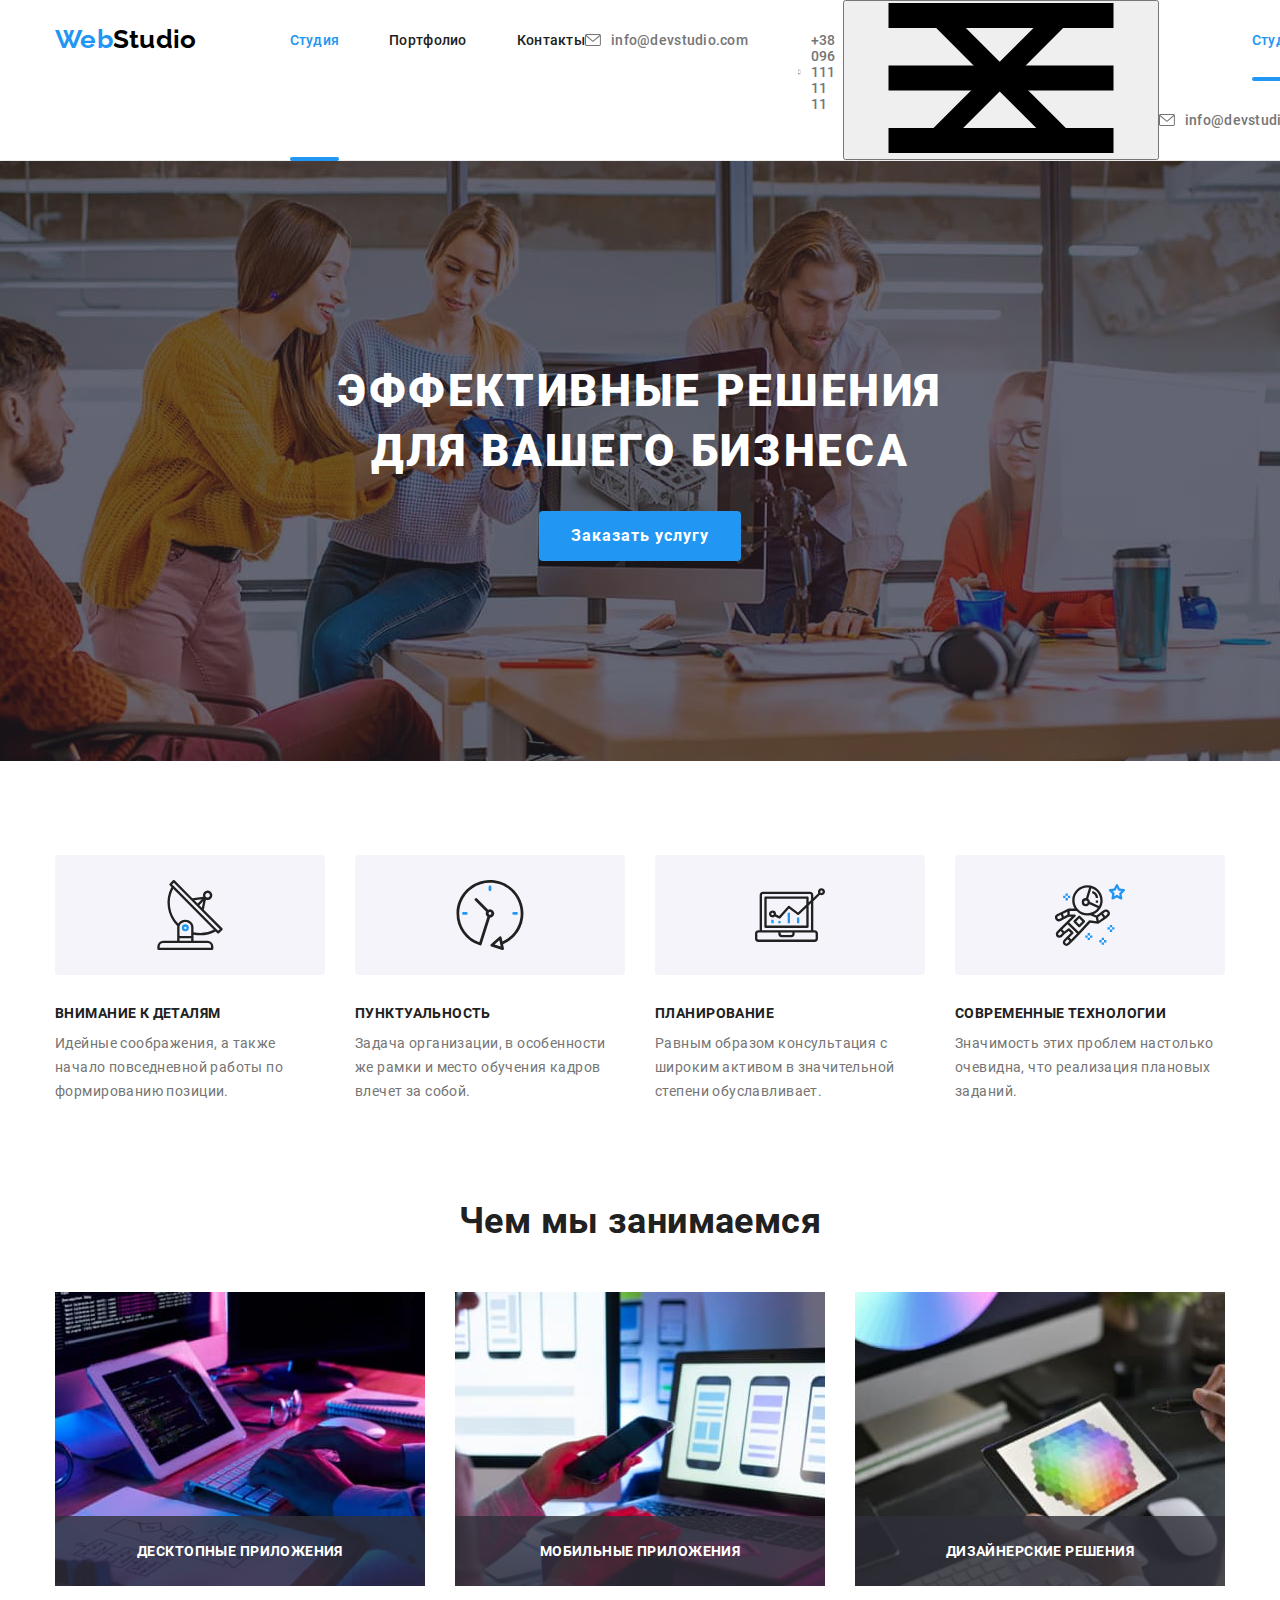
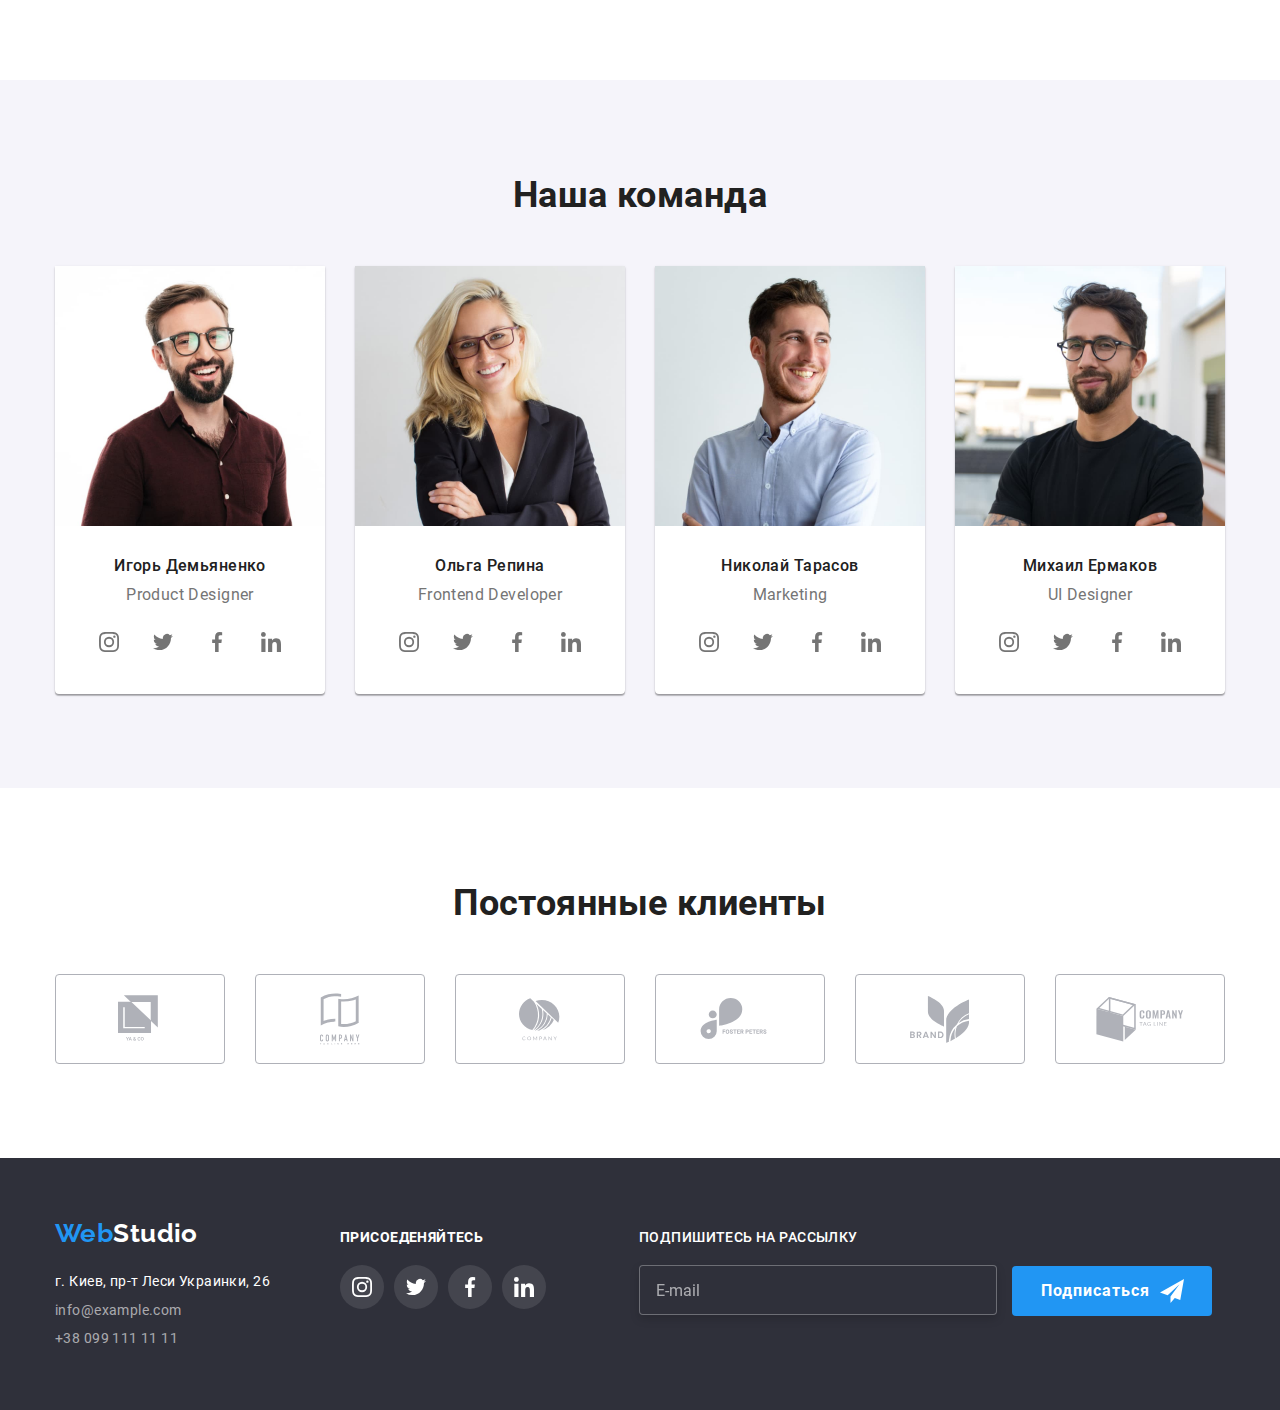
==== index.html @ a21fe8d2 "Создание  мобильног меню" ====
<!DOCTYPE html>
<html lang="ru">
  <head>
    <meta charset="UTF-8" />
    <meta name="viewport" content="width=device-width, initial-scale=1.0" />
    <title>WebStudio</title>
    <link rel="stylesheet" href="./css/main.min.css" />
  </head>

  <body class="page">
    <!-- Верхняя линия сайта -->

    <header class="menu" id="home-page">
      <div class="menu__box container">
        <!-- Логотип компании -->
        <a class="logo link" href="#home-page">
          <span class="logo__accent">Web</span>Studio
        </a>
        <nav class="nav">
          <ul class="site-nav list">
            <li class="site-nav__item">
              <a
                class="site-nav__link site-nav__link--active link"
                href="#home-page"
                >Студия</a
              >
            </li>
            <li class="site-nav__item">
              <a class="site-nav__link link" href="./portfolio.html"
                >Портфолио</a
              >
            </li>
            <li class="site-nav__item">
              <a class="site-nav__link link" href="#">Контакты</a>
            </li>
          </ul>
        </nav>

        <ul class="communications list">
          <li class="communications__item">
            <a
              class="communications__link link"
              href="mailto:info@devstudio.com"
            >
              <svg class="communications__icon communications__envelope">
                <use href="./images/svg/sprite.svg#envelope"></use>
              </svg>
              info@devstudio.com</a
            >
          </li>
          <li class="communications__item">
            <a class="communications__link link" href="tel:+38-096-111-11-11">
              <svg class="communications__icon communications__smartphone">
                <use href="./images/svg/sprite.svg#smartphone"></use>
              </svg>
              +38 096 111 11 11</a
            >
          </li>
        </ul>

        <button
          class="menu__button is-open"
          type="button"
          aria-expanded="false"
          data-menu-button
        >
          <svg
            class="menu__button-image"
            aria-label="Переключатель мобильного иеню"
          >
            <use
              class="menu__icon-close"
              href="./images/svg/sprite.svg#close-menu-mobile"
            ></use>
            <use
              class="menu__icon-open"
              href="./images/svg/sprite.svg#open-menu-mobile"
            ></use>
          </svg>
        </button>

        <div class="mobile-menu is-open">
          <nav class="nav">
            <ul class="site-nav list">
              <li class="site-nav__item">
                <a
                  class="site-nav__link site-nav__link--active link"
                  href="#home-page"
                  >Студия</a
                >
              </li>
              <li class="site-nav__item">
                <a class="site-nav__link link" href="./portfolio.html"
                  >Портфолио</a
                >
              </li>
              <li class="site-nav__item">
                <a class="site-nav__link link" href="#">Контакты</a>
              </li>
            </ul>
          </nav>

          <ul class="communications list">
            <li class="communications__item">
              <a
                class="communications__link link"
                href="mailto:info@devstudio.com"
              >
                <svg class="communications__icon communications__envelope">
                  <use href="./images/svg/sprite.svg#envelope"></use>
                </svg>
                info@devstudio.com</a
              >
            </li>
            <li class="communications__item">
              <a class="communications__link link" href="tel:+38-096-111-11-11">
                <svg class="communications__icon communications__smartphone">
                  <use href="./images/svg/sprite.svg#smartphone"></use>
                </svg>
                +38 096 111 11 11</a
              >
            </li>
          </ul>
        </div>
      </div>
    </header>

    <main>
      <!-- Шапка -->
      <section class="banner">
        <div class="container">
          <h1 class="banner__title">Эффективные решения для вашего бизнеса</h1>
          <button class="banner__button button" data-modal-open type="button">
            Заказать услугу
          </button>
        </div>
      </section>

      <!-- Особенности -->

      <section class="section">
        <div class="container feature">
          <h2 class="section__title visually-hidden">Особенности</h2>

          <ul class="feature__list list">
            <li class="feature__item feature__icon-antenna">
              <h3 class="feature__title">Внимание к деталям</h3>
              <p class="feature__text">
                Идейные соображения, а также начало повседневной работы по
                формированию позиции.
              </p>
            </li>
            <li class="feature__item feature__icon-clock">
              <h3 class="feature__title">Пунктуальность</h3>
              <p class="feature__text">
                Задача организации, в особенности же рамки и место обучения
                кадров влечет за собой.
              </p>
            </li>
            <li class="feature__item feature__icon-diagram">
              <h3 class="feature__title">Планирование</h3>
              <p class="feature__text">
                Равным образом консультация с широким активом в значительной
                степени обуславливает.
              </p>
            </li>
            <li class="feature__item feature__icon-astronaut">
              <h3 class="feature__title">Современные технологии</h3>
              <p class="feature__text">
                Значимость этих проблем настолько очевидна, что реализация
                плановых заданий.
              </p>
            </li>
          </ul>
        </div>
      </section>

      <!-- Чем мы занимаемся -->

      <section class="section">
        <div class="container practice">
          <h2 class="section__title">Чем мы занимаемся</h2>
          <ul class="practice__list list">
            <li class="practice__item">
              <img
                class="practice__image"
                src="./images/box-1.jpg"
                alt="Написание кода программы"
                width="370"
              />
              <div class="practice__box-inside">
                <p class="practice__text">Десктопные приложения</p>
              </div>
            </li>
            <li class="practice__item">
              <img
                class="practice__image"
                src="./images/box-2.jpg"
                alt="Создание структуры программы"
                width="370"
              />
              <div class="practice__box-inside">
                <p class="practice__text">Мобильные приложения</p>
              </div>
            </li>
            <li class="practice__item">
              <img
                class="practice__image"
                src="./images/box-3.jpg"
                alt="Разработка дизайна проэкта"
                width="370"
              />
              <div class="practice__box-inside">
                <p class="practice__text">Дизайнерские решения</p>
              </div>
            </li>
          </ul>
        </div>
      </section>

      <!-- Наша команда -->

      <section class="section team">
        <div class="container team__box">
          <h2 class="section__title">Наша команда</h2>

          <ul class="team__list list">
            <li class="team__item">
              <img
                class="team__image"
                src="./images/product-desinger.jpg"
                alt="Дизайнер продукта"
                width="270"
              />
              <div class="team__text">
                <h3 class="team__title">Игорь Демьяненко</h3>
                <p class="team__career">Product Designer</p>
              </div>

              <ul class="team-social list">
                <li class="team-social__item">
                  <a
                    class="team-social__link link"
                    href="http://www.instagram.com/?hl=ru"
                  >
                    <svg class="team-social__instagram">
                      <use href="./images/svg/sprite.svg#instagram"></use>
                    </svg>
                  </a>
                </li>
                <li class="team-social__item">
                  <a
                    class="team-social__link link"
                    href="http://twitter.com/?lang=ru"
                  >
                    <svg class="team-social__twitter">
                      <use href="./images/svg/sprite.svg#twitter"></use>
                    </svg>
                  </a>
                </li>
                <li class="team-social__item">
                  <a
                    class="team-social__link link"
                    href="http://www.facebook.com/"
                  >
                    <svg class="team-social__facebook">
                      <use href="./images/svg/sprite.svg#facebook"></use>
                    </svg>
                  </a>
                </li>
                <li class="team-social__item">
                  <a
                    class="team-social__link link"
                    href="http://www.linkedin.com/"
                  >
                    <svg class="team-social__linkedin">
                      <use href="./images/svg/sprite.svg#linkedin"></use>
                    </svg>
                  </a>
                </li>
              </ul>
            </li>

            <li class="team__item">
              <img
                class="team__image"
                src="./images/frontend-developer.jpg"
                alt="Фронтенд разработчик"
                width="270"
              />
              <div class="team__text">
                <h3 class="team__title">Ольга Репина</h3>
                <p class="team__career">Frontend Developer</p>
              </div>

              <ul class="team-social list">
                <li class="team-social__item">
                  <a
                    class="team-social__link link"
                    href="http://www.instagram.com/?hl=ru"
                  >
                    <svg class="team-social__instagram">
                      <use href="./images/svg/sprite.svg#instagram"></use>
                    </svg>
                  </a>
                </li>
                <li class="team-social__item">
                  <a
                    class="team-social__link link"
                    href="http://twitter.com/?lang=ru"
                  >
                    <svg class="team-social__twitter">
                      <use href="./images/svg/sprite.svg#twitter"></use>
                    </svg>
                  </a>
                </li>
                <li class="team-social__item">
                  <a
                    class="team-social__link link"
                    href="http://www.facebook.com/"
                  >
                    <svg class="team-social__facebook">
                      <use href="./images/svg/sprite.svg#facebook"></use>
                    </svg>
                  </a>
                </li>
                <li class="team-social__item">
                  <a
                    class="team-social__link link"
                    href="http://www.linkedin.com/"
                  >
                    <svg class="team-social__linkedin">
                      <use href="./images/svg/sprite.svg#linkedin"></use>
                    </svg>
                  </a>
                </li>
              </ul>
            </li>

            <li class="team__item">
              <img
                class="team__image"
                src="./images/marketing.jpg"
                alt="Маркетолог"
                width="270"
              />
              <div class="team__text">
                <h3 class="team__title">Николай Тарасов</h3>
                <p class="team__career">Marketing</p>
              </div>

              <ul class="team-social list">
                <li class="team-social__item">
                  <a
                    class="team-social__link link"
                    href="http://www.instagram.com/?hl=ru"
                  >
                    <svg class="team-social__instagram">
                      <use href="./images/svg/sprite.svg#instagram"></use>
                    </svg>
                  </a>
                </li>
                <li class="team-social__item">
                  <a
                    class="team-social__link link"
                    href="http://twitter.com/?lang=ru"
                  >
                    <svg class="team-social__twitter">
                      <use href="./images/svg/sprite.svg#twitter"></use>
                    </svg>
                  </a>
                </li>
                <li class="team-social__item">
                  <a
                    class="team-social__link link"
                    href="http://www.facebook.com/"
                  >
                    <svg class="team-social__facebook">
                      <use href="./images/svg/sprite.svg#facebook"></use>
                    </svg>
                  </a>
                </li>
                <li class="team-social__item">
                  <a
                    class="team-social__link link"
                    href="http://www.linkedin.com/"
                  >
                    <svg class="team-social__linkedin">
                      <use href="./images/svg/sprite.svg#linkedin"></use>
                    </svg>
                  </a>
                </li>
              </ul>
            </li>

            <li class="team__item">
              <img
                class="team__image"
                src="./images/ui-desinger.jpg"
                alt="Дизайнер пользовательского интерфейса"
                width="270"
              />
              <div class="team__text">
                <h3 class="team__title">Михаил Ермаков</h3>
                <p class="team__career">UI Designer</p>
              </div>

              <ul class="team-social list">
                <li class="team-social__item">
                  <a
                    class="team-social__link link"
                    href="http://www.instagram.com/?hl=ru"
                  >
                    <svg class="team-social__instagram">
                      <use href="./images/svg/sprite.svg#instagram"></use>
                    </svg>
                  </a>
                </li>
                <li class="team-social__item">
                  <a
                    class="team-social__link link"
                    href="http://twitter.com/?lang=ru"
                  >
                    <svg class="team-social__twitter">
                      <use href="./images/svg/sprite.svg#twitter"></use>
                    </svg>
                  </a>
                </li>
                <li class="team-social__item">
                  <a
                    class="team-social__link link"
                    href="http://www.facebook.com/"
                  >
                    <svg class="team-social__facebook">
                      <use href="./images/svg/sprite.svg#facebook"></use>
                    </svg>
                  </a>
                </li>
                <li class="team-social__item">
                  <a
                    class="team-social__link link"
                    href="http://www.linkedin.com/"
                  >
                    <svg class="team-social__linkedin">
                      <use href="./images/svg/sprite.svg#linkedin"></use>
                    </svg>
                  </a>
                </li>
              </ul>
            </li>
          </ul>
        </div>
      </section>

      <!-- Постоянные клиенты -->

      <section class="section">
        <div class="container clients">
          <h2 class="section__title clients__title">Постоянные клиенты</h2>
          <ul class="clients__list list">
            <li class="clients__item">
              <a class="clients__link link" href="#">
                <svg class="clients__company client-icon">
                  <use href="./images/svg/sprite.svg#logo-1"></use>
                </svg>
              </a>
            </li>
            <li class="clients__item">
              <a class="clients__link link" href="#">
                <svg class="clients__company client-icon">
                  <use href="./images/svg/sprite.svg#logo-2"></use>
                </svg>
              </a>
            </li>
            <li class="clients__item">
              <a class="clients__link link" href="#">
                <svg class="clients__company client-icon">
                  <use href="./images/svg/sprite.svg#logo-3"></use>
                </svg>
              </a>
            </li>
            <li class="clients__item">
              <a class="clients__link link" href="#">
                <svg class="clients__company client-icon">
                  <use href="./images/svg/sprite.svg#logo-4"></use>
                </svg>
              </a>
            </li>
            <li class="clients__item">
              <a class="clients__link link" href="#">
                <svg class="clients__company client-icon">
                  <use href="./images/svg/sprite.svg#logo-5"></use>
                </svg>
              </a>
            </li>
            <li class="clients__item">
              <a class="clients__link link" href="#">
                <svg class="clients__company client-icon">
                  <use href="./images/svg/sprite.svg#logo-6"></use>
                </svg>
              </a>
            </li>
          </ul>
        </div>
      </section>
    </main>

    <footer class="footer">
      <div class="container footer__box">
        <div class="main-address">
          <a class="logo link" href="#home-page">
            <p class="main-address__text">
              <span class="logo__accent">Web</span>Studio
            </p>
          </a>

          <!-- Адрес -->

          <address class="address">
            <ul class="address__list list">
              <li class="address__item">
                <p class="address__text">г. Киев, пр-т Леси Украинки, 26</p>
              </li>
              <li class="address__item">
                <a class="address__link link" href="mailto:info@example.com"
                  >info@example.com</a
                >
              </li>
              <li class="address__item">
                <a class="address__link link" href="tel:+38-099-111-11-11"
                  >+38 099 111 11 11</a
                >
              </li>
            </ul>
          </address>
        </div>

        <!-- Социальные ссылки -->

        <div class="social">
          <h2 class="social__title">Присоеденяйтесь</h2>
          <ul class="social__list list">
            <li class="social__item">
              <a
                class="social__link social__instagram-link link"
                href="https://www.instagram.com/?hl=ru"
              ></a>
            </li>
            <li class="social__item">
              <a
                class="social__link social__twitter-link link"
                href="https://twitter.com/?lang=ru"
              ></a>
            </li>
            <li class="social__item">
              <a
                class="social__link social__facebook-link link"
                href="https://www.facebook.com/"
              ></a>
            </li>
            <li class="social__item">
              <a
                class="social__link social__linkedin-link link"
                href="https://www.linkedin.com/"
              ></a>
            </li>
          </ul>
        </div>

        <!--  Подписка на рассылку -->

        <div class="subscription">
          <h2 class="subscription__title">Подпишитесь на рассылку</h2>
          <form class="subscription__form" action="#">
            <input
              type="email"
              class="subscription__input"
              name="subscripe-mail"
              placeholder="E-mail"
              pattern="[a-z0-9._%+-]+@[a-z0-9.-]+\.[a-z]{2,}$"
              autocomplete="off"
              required
            />
            <button type="submit" class="subscription__button button">
              Подписаться
            </button>
          </form>
        </div>
      </div>
    </footer>

    <!-- Модальное окно -->

    <div class="backdrop is-hidden" data-modal>
      <div class="modal">
        <button class="button-close" data-modal-close type="button">
          <svg class="button-close__svg">
            <use href="./images/svg/sprite.svg#btn-close"></use>
          </svg>
        </button>

        <h2 class="modal__title">Оставьте свои данные, мы вам перезвоним</h2>
        <form class="modal__form" action="#">
          <label class="modal__form-field">
            <span class="modal__form-label">Имя</span>
            <input
              type="text"
              class="modal__form-input"
              name="user-name"
              pattern="^[A-Za-zА-Яа-яЁё\s]+$"
              autocomplete="off"
              placeholder="Имя"
              required
            />
            <svg class="modal__form-icon">
              <use href="./images/svg/sprite.svg#person-black-18dp"></use>
            </svg>
          </label>

          <label class="modal__form-field">
            <span class="modal__form-label">Телефон</span>
            <input
              type="tel"
              class="modal__form-input"
              name="user-phone"
              pattern="[0-9]{10,12}"
              autocomplete="off"
              placeholder="Телефон"
              required
            />
            <svg class="modal__form-icon">
              <use href="./images/svg/sprite.svg#phone-black-18dp"></use>
            </svg>
          </label>

          <label class="modal__form-field">
            <span class="modal__form-label">Почта</span>
            <input
              type="email"
              class="modal__form-input"
              name="user-mail"
              pattern="[a-z0-9._%+-]+@[a-z0-9.-]+\.[a-z]{2,}$"
              autocomplete="off"
              placeholder="Почта"
              required
            />
            <svg class="modal__form-icon">
              <use href="./images/svg/sprite.svg#email-black-18dp"></use>
            </svg>
          </label>

          <label class="modal__form-field">
            <span class="modal__form-label">Комментарий</span>
            <textarea
              class="modal__form-textarea modal__form-input"
              name="user-message"
              rows="6"
              placeholder="Введите текст"
            ></textarea>
          </label>

          <label class="modal__form-checkbox">
            <input
              type="checkbox"
              class="modal__form-checkbox-input visually-hidden"
              name="checkbox"
              required
            />
            <span class="modal__checkbox-icon"></span>
            <span class="modal__form-checkbox-text"
              >Соглашаюсь с рассылкой и принимаю</span
            >
            <a class="modal__form-checkbox-link link" href="#"
              >Условия договора</a
            >
          </label>

          <button type="submit" class="modal__form-button button">
            Отправить
          </button>
        </form>
      </div>
    </div>

    <script src="./js/modal.js"></script>
    <script src="./js/menu-mobile.js"></script>
  </body>
</html>
---- css/main.min.css ----
/*! modern-normalize v1.0.0 | MIT License | https://github.com/sindresorhus/modern-normalize */*,*::before,*::after{box-sizing:border-box}:root{-moz-tab-size:4;tab-size:4}html{line-height:1.15;-webkit-text-size-adjust:100%}body{margin:0}body{font-family:system-ui,-apple-system,"Segoe UI",Roboto,Helvetica,Arial,sans-serif,"Apple Color Emoji","Segoe UI Emoji"}hr{height:0;color:inherit}abbr[title]{text-decoration:underline dotted}b,strong{font-weight:bolder}code,kbd,samp,pre{font-family:ui-monospace, SFMono-Regular, Consolas, "Liberation Mono", Menlo, monospace;font-size:1em}small{font-size:80%}sub,sup{font-size:75%;line-height:0;position:relative;vertical-align:baseline}sub{bottom:-0.25em}sup{top:-0.5em}table{text-indent:0;border-color:inherit}button,input,optgroup,select,textarea{font-family:inherit;font-size:100%;line-height:1.15;margin:0}button,select{text-transform:none}button,[type="button"],[type="reset"],[type="submit"]{-webkit-appearance:button}::-moz-focus-inner{border-style:none;padding:0}:-moz-focusring{outline:1px dotted ButtonText}:-moz-ui-invalid{box-shadow:none}legend{padding:0}progress{vertical-align:baseline}::-webkit-inner-spin-button,::-webkit-outer-spin-button{height:auto}[type="search"]{-webkit-appearance:textfield;outline-offset:-2px}::-webkit-search-decoration{-webkit-appearance:none}::-webkit-file-upload-button{-webkit-appearance:button;font:inherit}summary{display:list-item}@font-face{font-family:"Raleway";font-style:normal;font-weight:700;src:url("../fonts/raleway-v17-latin_cyrillic-700.eot");src:local(""),url("../fonts/raleway-v17-latin_cyrillic-700.eot?#iefix") format("embedded-opentype"),url("../fonts/raleway-v17-latin_cyrillic-700.woff2") format("woff2"),url("../fonts/raleway-v17-latin_cyrillic-700.woff") format("woff"),url("../fonts/raleway-v17-latin_cyrillic-700.ttf") format("truetype"),url("../fonts/raleway-v17-latin_cyrillic-700.svg#Raleway") format("svg")}@font-face{font-family:"Roboto";font-style:normal;font-weight:400;src:url("../fonts/roboto-v20-latin_cyrillic-regular.eot");src:local("Roboto"),local("Roboto-Regular"),url("../fonts/roboto-v20-latin_cyrillic-regular.eot?#iefix") format("embedded-opentype"),url("../fonts/roboto-v20-latin_cyrillic-regular.woff2") format("woff2"),url("../fonts/roboto-v20-latin_cyrillic-regular.woff") format("woff"),url("../fonts/roboto-v20-latin_cyrillic-regular.ttf") format("truetype"),url("../fonts/roboto-v20-latin_cyrillic-regular.svg#Roboto") format("svg")}@font-face{font-family:"Roboto";font-style:normal;font-weight:500;src:url("../fonts/roboto-v20-latin_cyrillic-500.eot");src:local("Roboto Medium"),local("Roboto-Medium"),url("../fonts/roboto-v20-latin_cyrillic-500.eot?#iefix") format("embedded-opentype"),url("../fonts/roboto-v20-latin_cyrillic-500.woff2") format("woff2"),url("../fonts/roboto-v20-latin_cyrillic-500.woff") format("woff"),url("../fonts/roboto-v20-latin_cyrillic-500.ttf") format("truetype"),url("../fonts/roboto-v20-latin_cyrillic-500.svg#Roboto") format("svg")}@font-face{font-family:"Roboto";font-style:normal;font-weight:700;src:url("../fonts/roboto-v20-latin_cyrillic-700.eot");src:local("Roboto Bold"),local("Roboto-Bold"),url("../fonts/roboto-v20-latin_cyrillic-700.eot?#iefix") format("embedded-opentype"),url("../fonts/roboto-v20-latin_cyrillic-700.woff2") format("woff2"),url("../fonts/roboto-v20-latin_cyrillic-700.woff") format("woff"),url("../fonts/roboto-v20-latin_cyrillic-700.ttf") format("truetype"),url("../fonts/roboto-v20-latin_cyrillic-700.svg#Roboto") format("svg")}@font-face{font-family:"Roboto";font-style:normal;font-weight:900;src:url("../fonts/roboto-v20-latin_cyrillic-900.eot");src:local("Roboto Black"),local("Roboto-Black"),url("../fonts/roboto-v20-latin_cyrillic-900.eot?#iefix") format("embedded-opentype"),url("../fonts/roboto-v20-latin_cyrillic-900.woff2") format("woff2"),url("../fonts/roboto-v20-latin_cyrillic-900.woff") format("woff"),url("../fonts/roboto-v20-latin_cyrillic-900.ttf") format("truetype"),url("../fonts/roboto-v20-latin_cyrillic-900.svg#Roboto") format("svg")}html{font-size:calc((10 / 16) * 100%)}.page{background-color:#fff;color:#757575;font-family:Roboto, sans-serif;font-style:normal;font-weight:400;font-size:1.4rem;line-height:calc(24 / 14);letter-spacing:0.03em}.list{padding:0;margin:0;list-style:none}.link{text-decoration:none}.visually-hidden{position:absolute;width:1px;height:1px;margin:-1px;border:0;padding:0;white-space:nowrap;clip-path:inset(100%);clip:rect(0 0 0 0);overflow:hidden}.flexbox{display:flex}.container{width:100%;margin-left:auto;margin-right:auto;padding-left:15px;padding-right:15px}@media (min-width: 480px){.container{width:480px}}@media (min-width: 768px){.container{width:768px}}@media (min-width: 1200px){.container{width:1200px}}.logo{display:block;font-size:2.4rem;line-height:calc(28 / 24);color:#000000;font-family:Raleway, sans-serif;font-weight:700}@media (max-width: 767px){.logo{padding-top:16px;padding-bottom:16px}}@media (min-width: 768px){.logo{padding-top:26px;padding-bottom:26px}}@media (min-width: 1200px){.logo{padding-top:24px;padding-bottom:24px;font-size:2.6rem;line-height:calc(31 / 26)}}.logo .link{display:block}.logo__accent{color:#2196f3}.button{font-family:inherit}.banner__button,.modal__form-button,.subscription__button{min-width:200px;height:50px;padding-top:10px;padding-left:32px;padding-right:32px;padding-bottom:10px;border:none;border-radius:4px;background-color:#2196f3;color:#fff;font-weight:700;font-size:1.6rem;line-height:calc(30 / 16);letter-spacing:0.06em;cursor:pointer}.banner__button:hover,.modal__form-button:hover,.subscription__button:hover{background-color:#188ce8}.subscription__button{position:relative;padding-left:29px;text-align:start;transition-property:background-color;transition-duration:250ms;transition-timing-function:cubic-bezier(0.4, 0, 0.2, 1)}.subscription__button::after{position:absolute;top:50%;right:28px;transform:translateY(-50%);display:block;content:"";width:24px;height:24px;background-image:url(../images/svg/icon-send.svg)}.button-close{position:absolute;top:8px;right:8px;display:flex;justify-content:center;align-items:center;width:30px;height:30px;border:1px solid rgba(0,0,0,0.1);border-radius:50%;background-color:#fff;transition-property:fill;transition-duration:250ms;transition-timing-function:cubic-bezier(0.4, 0, 0.2, 1);cursor:pointer}.button-close:hover{fill:#2196f3}.button-close__svg{width:11px;height:11px}.modal__form-button{margin-top:30px;margin-left:auto;margin-right:auto;box-shadow:0px 4px 4px rgba(0,0,0,0.15);transition-property:background-color;transition-duration:250ms;transition-timing-function:cubic-bezier(0.4, 0, 0.2, 1)}.filter__btn{padding:6px 22px;border:transparent;border-radius:4px;background-color:#f5f4fa;color:#212121;font-weight:500;font-size:1.6rem;line-height:calc(26 / 16);letter-spacing:0.03em;cursor:pointer;transition-property:background-color;transition-duration:250ms;transition-timing-function:cubic-bezier(0.4, 0, 0.2, 1)}.filter__btn:hover,.filter__btn:focus,.filter__btn:active{outline-color:transparent;outline-width:0;box-shadow:0px 3px 1px rgba(0,0,0,0.1),0px 1px 2px rgba(0,0,0,0.08),0px 2px 2px rgba(0,0,0,0.12);background-color:#2196f3;color:#fff}.menu{font-weight:500;line-height:calc(16 / 14);letter-spacing:0.02em;border-bottom:1px solid #ececec}.menu__box{padding-left:15px;padding-right:15px}@media (min-width: 768px){.menu__box{display:flex}}@media (max-width: 767px){.nav{display:none}}@media (min-width: 1200px){.nav{display:flex}}.site-nav{display:flex;margin-left:88px}@media (min-width: 1200px){.site-nav{margin-left:93px}}.site-nav__item{position:relative}.site-nav__item:not(:last-child){margin-right:50px}.site-nav__item .site-nav__link--active::after{position:absolute;width:100%;height:4px;bottom:-1px;display:block;content:"";background-color:#2196f3;border-radius:2px}.site-nav__link{display:block;padding-top:32px;padding-bottom:32px;color:#212121;transition-property:color;transition-duration:250ms;transition-timing-function:cubic-bezier(0.4, 0, 0.2, 1)}.site-nav__link:hover,.site-nav__link:focus{color:#2196f3}.site-nav__link--active{color:#2196f3}@media (max-width: 767px){.communications{display:none}}@media (min-width: 768px){.communications{display:flex;margin-left:84px}}@media screen and (min-width: 768px) and (max-width: 1199px){.communications{flex-direction:column;justify-content:center}}@media (min-width: 1200px){.communications{margin-left:auto}}@media (min-width: 1200px){.communications__item+.communications__item{margin-left:50px}}.communications__link{color:#757575;transition-property:color;transition-duration:250ms;transition-timing-function:cubic-bezier(0.4, 0, 0.2, 1)}@media screen and (min-width: 768px) and (max-width: 1199px){.communications__link{display:block;padding-top:5px;padding-bottom:5px;font-size:1.2rem;line-height:calc(14 / 12)}}@media (min-width: 1200px){.communications__link{display:inline-flex;align-items:center;padding-top:32px;padding-bottom:32px}}.communications__link:hover,.communications__link:focus{color:#2196f3}.communications__link:hover .communications__icon{fill:#2196f3}.communications__icon{margin-right:8px;fill:#757575}@media (min-width: 1200px){.communications__icon{margin-right:10px}}.communications__envelope{width:14px;height:10px}@media (min-width: 1200px){.communications__envelope{width:16px;height:12px}}.communications__smartphone{width:10px;height:14px}@media (min-width: 1200px){.communications__smartphone{height:16px}}.banner{display:flex;flex-direction:column;justify-content:center;align-items:center;margin-left:auto;margin-right:auto;background-color:#2f303a;background-image:linear-gradient(to right, rgba(47,48,58,0.4), rgba(47,48,58,0.4)),url(../images/banner.jpg);background-position:center}@media (max-width: 480px){.banner{display:block;padding-top:118px;padding-bottom:118px}}@media (min-width: 480px){.banner{max-width:480px;height:400px}}@media (min-width: 768px){.banner{max-width:768px;height:400px}}@media (min-width: 1200px){.banner{max-width:1600px;height:600px}}.banner .container{text-align:center}.banner__title{max-width:360px;margin-top:0;margin-left:auto;margin-right:auto;margin-bottom:30px;color:#fff;font-weight:900;font-size:2.6rem;line-height:calc(42 / 26);letter-spacing:0.06em;text-transform:uppercase}@media (min-width: 1200px){.banner__title{max-width:696px;font-size:4.4rem;line-height:calc(60 / 44)}}.section__title{margin-top:0;margin-bottom:0;color:#212121;font-weight:700;font-size:2.8rem;line-height:calc(33 / 28);text-align:center}@media (min-width: 1200px){.section__title{font-size:3.6rem;line-height:calc(42 / 36)}}.feature{padding:60px 15px}@media (min-width: 1200px){.feature{padding:0 15px}}@media (min-width: 768px){.feature__list{display:flex;flex-wrap:wrap}}@media (min-width: 1200px){.feature__list{display:flex;padding-top:94px}}.feature__title{margin-top:0;margin-bottom:10px;color:#212121;font-weight:700;font-size:1.4rem;line-height:calc(16 / 14);text-transform:uppercase}@media (max-width: 767px){.feature__title{text-align:center}}.feature__item{width:100%}.feature__item:not(:last-child){margin-bottom:30px}@media (min-width: 1200px){.feature__item:not(:last-child){margin-right:30px;margin-bottom:0}}@media (min-width: 768px){.feature__item{width:calc((100% - 15px * 2) / 2)}.feature__item:nth-last-child(2){margin-bottom:0}.feature__item:nth-child(2n){margin-left:30px}}@media (min-width: 1200px){.feature__item{width:calc((100% - 30px * 3) / 4);padding-bottom:3px}.feature__item:nth-child(2n){margin-left:0}}.feature__item::before{display:block;margin-bottom:30px;content:"";height:120px;background-color:#f5f4fa;border-radius:4px;background-repeat:no-repeat;background-position:center}.feature__icon-antenna::before{background-image:url(../images/svg/antenna.svg)}.feature__icon-clock::before{background-image:url(../images/svg/clock.svg)}.feature__icon-diagram::before{background-image:url(../images/svg/diagram.svg)}.feature__icon-astronaut::before{background-image:url(../images/svg/astronaut.svg)}.feature__text{margin-top:0;margin-bottom:0}.practice{display:none;padding-top:94px;padding-bottom:94px}@media (min-width: 1200px){.practice{display:block}}.practice__list{display:flex;margin-top:50px}.practice__box-inside{position:absolute;bottom:0;left:0;display:flex;justify-content:center;align-items:center;width:370px;height:70px;background-color:rgba(47,48,58,0.8)}.practice__image{display:block}.practice__item{position:relative;display:block;width:calc((100% - 30px * 2) / 3)}.practice__item:not(:last-child){margin-right:30px}.practice__text{margin-top:0;margin-bottom:0;font-weight:700;line-height:calc(16 / 14);text-align:center;text-transform:uppercase;color:#fff}.team{background-color:#f5f4fa}.team__box{padding:60px 15px}@media (min-width: 1200px){.team__box{padding-top:94px;padding-bottom:94px}}@media (min-width: 768px){.team__list{display:flex;flex-wrap:wrap}}@media (max-width: 1199px){.team__list{margin-top:30px}}@media (min-width: 1200px){.team__list{margin-top:50px}.team__list>.team__item:not(:last-child){margin-right:30px}}.team__item{display:block;padding-top:30px;text-align:center;box-shadow:0px 1px 3px rgba(0,0,0,0.12),0px 1px 1px rgba(0,0,0,0.14),0px 2px 1px rgba(0,0,0,0.2);border-radius:0px 0px 4px 4px;background-color:#fff}@media (min-width: 768px){.team__item{width:calc((100% - 15px * 2) / 2)}.team__item:nth-child(2n){margin-left:30px}}@media (min-width: 1200px){.team__item{padding-top:0;width:calc((100% - 30px * 3) / 4)}.team__item:nth-child(2n){margin-left:0}}.team__image{display:block}.team__text{padding-top:30px;padding-bottom:16px}.team__title{margin-top:0;margin-bottom:10px;color:#212121;font-weight:500;font-size:1.6rem;line-height:1.19}.team__career{margin-top:0;margin-bottom:0;font-size:1.6rem;line-height:calc(19 / 16)}.team-social{display:flex;justify-content:center;align-items:center}.team-social__item{margin-bottom:30px}.team-social__item+.team-social__item{margin-left:10px}.team-social__link{display:inline-flex;justify-content:center;align-items:center;width:44px;height:44px;fill:#757575;border-radius:50%;color:#757575;transition-property:background-color, fill, color;transition-duration:250ms;transition-timing-function:cubic-bezier(0.4, 0, 0.2, 1)}.team-social__link:hover,.team-social__link:focus{background-color:#2196f3;color:#fff;fill:#fff}.team-social__instagram,.team-social__twitter,.team-social__facebook,.team-social__linkedin{width:20px;height:20px}.clients{padding:60px 15px}@media (min-width: 1200px){.clients{padding-top:94px;padding-bottom:94px}}.clients__title{margin-top:0;margin-bottom:30px}@media (min-width: 1200px){.clients__title{margin-bottom:50px}}.clients__list{display:flex;flex-wrap:wrap;justify-content:space-between}.clients__item{display:flex}@media (min-width: 768px){.clients__item{width:calc((100% - 30px * 2) / 3)}}@media (min-width: 1200px){.clients__item{width:calc((100% - 30px * 5) / 6)}}@media screen and (max-width: 767px){.clients__item:not(:nth-last-child(-n+2)){margin-bottom:30px}}@media screen and (min-width: 768px) and (max-width: 1199px){.clients__item:not(:nth-last-child(-n+3)){margin-bottom:30px}}@media (min-width: 1200px){.clients__item+.clients__item{margin-left:30px}}.clients__item:nth-child(1) .clients__company{width:44px;height:49px}.clients__item:nth-child(2) .clients__company{width:40px;height:52px}.clients__item:nth-child(3) .clients__company{width:41px;height:43px}.clients__item:nth-child(4) .clients__company{width:80px;height:42px}.clients__item:nth-child(5) .clients__company{width:59px;height:47px}.clients__item:nth-child(6) .clients__company{width:88px;height:45px}.client-icon{fill:#afb1b8;transition-property:fill;transition-duration:250ms;transition-timing-function:cubic-bezier(0.4, 0, 0.2, 1)}.clients__link{display:inline-flex;justify-content:center;align-items:center;width:210px;height:90px;border:1px solid #afb1b8;border-radius:4px;transition-property:border-color;transition-duration:250ms;transition-timing-function:cubic-bezier(0.4, 0, 0.2, 1)}@media (min-width: 768px){.clients__link{width:226px}}@media (min-width: 1200px){.clients__link{width:170px}}.clients__link:hover{border:1px solid #2196f3}.clients__link:hover .client-icon{fill:#2196f3}.footer{padding-top:60px;padding-bottom:60px;background-color:#2f303a;color:#ffffff}.footer .logo{display:block;padding-top:0;padding-bottom:0;margin-bottom:20px}.footer__box{display:flex;flex-direction:column;align-items:center}@media (min-width: 768px){.footer__box{flex-direction:row}}@media (min-width: 768px) and (max-width: 1199px){.footer__box{flex-wrap:wrap;align-items:baseline}}@media (min-width: 1200px){.footer__box{align-items:baseline}}@media (min-width: 768px) and (max-width: 1199px){.subscription{margin-top:60px;margin-left:25%}}@media (max-width: 1199px){.subscription{text-align:center}}.subscription__title{margin-top:0;margin-bottom:20px;font-weight:500;font-size:1.4rem;line-height:calc(16 / 14);text-transform:uppercase}.subscription__input{width:358px;height:50px;padding-top:13px;padding-left:16px;padding-bottom:13px;border:1px solid rgba(255,255,255,0.3);filter:drop-shadow(0px 4px 4px rgba(0,0,0,0.15));border-radius:4px;background-color:#2f303a;font-size:1.6rem;line-height:calc(20 / 16);color:#fff}@media (max-width: 1199px){.subscription__input{display:block;margin-bottom:20px}}@media (min-width: 1200px){.subscription__input{margin-right:12px}}.subscription__input::placeholder{font-size:1.6rem;line-height:calc(20 / 16);color:rgba(255,255,255,0.6)}.subscription__input:not(:placeholder-shown):focus:invalid{outline-color:red}.main-address{max-width:231px}@media (min-width: 768px) and (max-width: 1199px){.main-address{margin-right:165px;margin-left:61px}}@media (max-width: 1199px){.main-address{text-align:center}}@media (min-width: 1200px){.main-address{margin-right:70px}}.main-address__text{margin-top:0;margin-bottom:0;color:#ffffff}.address{font-style:normal}.address__link{color:rgba(255,255,255,0.6);transition-property:color;transition-duration:250ms;transition-timing-function:cubic-bezier(0.4, 0, 0.2, 1)}.address__link:hover,.address__link:focus{color:#2196f3}.address__item+.address__item{margin-top:3.5px}@media (min-width: 1200px){.address__item+.address__item{margin-top:4.5px}}.address__text{margin-top:0;margin-bottom:0}@media (max-width: 767px){.social{margin-top:60px;margin-bottom:60px}}@media (max-width: 1199px){.social{text-align:center}}@media (min-width: 1200px){.social{margin-right:93px}}.social__title{margin-top:0;margin-bottom:20px;color:#fff;font-weight:700;font-size:1.4rem;line-height:calc(16 / 14);text-transform:uppercase}.social__list{display:flex}.social__item{height:44px}.social__item+.social__item{margin-left:10px}.social__link{display:inline-block;width:44px;height:44px;border-radius:50%;background-color:rgba(255,255,255,0.1);background-repeat:no-repeat;background-position:center;transition-property:background-color;transition-duration:250ms;transition-timing-function:cubic-bezier(0.4, 0, 0.2, 1)}.social__link:hover,.social__link:focus{background-color:#2196f3}.social__instagram-link{background-image:url(../images/svg/instagram.svg)}.social__twitter-link{background-image:url(../images/svg/twitter.svg)}.social__facebook-link{background-image:url(../images/svg/facebook.svg)}.social__linkedin-link{background-image:url(../images/svg/linkedin.svg)}.filter{padding-top:60px;padding-bottom:60px}@media (min-width: 1200px){.filter{padding-top:94px;padding-bottom:94px}}.filter__button{display:flex}@media (max-width: 767px){.filter__button{flex-wrap:wrap}}@media (min-width: 768px){.filter__button{justify-content:center}}.filter__item{display:block}.filter__item:not(:last-child){margin-right:8px}@media (max-width: 767px){.filter__item{margin-bottom:15px}}.catalog{padding-top:35px}@media screen and (min-width: 768px) and (max-width: 1199px){.catalog{padding-top:30px}}@media (min-width: 1200px){.catalog{padding-top:50px}}.catalog__list{display:flex;flex-wrap:wrap}.catalog__image{display:block}.catalog__item{display:inline-block;margin-right:30px;margin-bottom:30px;width:calc((100% - 30px * 2) / 3);background-color:#fff}.catalog__item:nth-child(3n){margin-right:0}.catalog__item:nth-last-child(-n+3){margin-bottom:0}.catalog__item:hover .catalog__text{box-shadow:0px 1px 1px rgba(0,0,0,0.12),0px 4px 4px rgba(0,0,0,0.06),1px 4px 6px rgba(0,0,0,0.16)}.catalog__item:hover .catalog__description-pullout{transform:translateY(-100%);opacity:1}.catalog__description{position:relative;overflow:hidden}.catalog__description-pullout{position:absolute;bottom:-100%;left:0;width:100%;height:100%;padding:63px 24px;background:rgba(33,150,243,0.9);transition-property:transform;transition-duration:250ms;transition-timing-function:cubic-bezier(0.4, 0, 0.2, 1);opacity:0}.catalog__description-text{margin-top:0;margin-bottom:0;font-size:1.8rem;line-height:calc(28 / 18);color:#fff}.catalog__text{padding-top:20px;padding-left:23px;padding-right:23px;padding-bottom:20px;border-left:1px solid #eee;border-right:1px solid #eee;border-bottom:1px solid #eee}.catalog__title{margin-top:0;margin-bottom:4px;color:#212121;font-weight:700;font-size:1.8rem;line-height:calc(36 / 18);letter-spacing:0.06em}.catalog__project{margin-top:0;margin-bottom:0;color:#757575;font-size:1.6rem;line-height:calc(30 / 16)}.backdrop.is-hidden{visibility:hidden;opacity:0;pointer-events:none;transition:600ms linear 0.7s}.backdrop{position:fixed;top:0;left:0;width:100%;height:100%;background-color:rgba(0,0,0,0.2)}.is-hidden .modal{top:25%;transform:translate(-150%, -100%) scale(0.1)}.modal{position:absolute;left:50%;top:50%;display:flex;flex-direction:column;justify-content:space-between;width:528px;height:581px;padding:40px 40px;transform:translate(-50%, -50%) scale(1);background:#ffffff;box-shadow:0px 1px 3px rgba(0,0,0,0.12),0px 1px 1px rgba(0,0,0,0.14),0px 2px 1px rgba(0,0,0,0.2);border-radius:4px;transition:transform 300ms linear, scale 500ms linear}.modal__title{margin-top:0;margin-bottom:12px;font-weight:500;font-size:2rem;line-height:calc(23 / 20);text-align:center;color:#212121}.modal__form{display:flex;flex-direction:column}.modal__form-field{position:relative;display:block}.modal__form-field+.modal__form-field{margin-top:10px}.modal__form-label{display:block;margin-bottom:4px;font-size:1.2rem;line-height:calc(14 / 12);letter-spacing:0.01em;color:#757575}.modal__form-input{width:100%;height:40px;padding-left:42px;border:1px solid rgba(33,33,33,0.2);border-radius:4px;transition-property:outline-color, fill;transition-duration:250ms;transition-timing-function:cubic-bezier(0.4, 0, 0.2, 1)}.modal__form-input::placeholder{color:#ffffff}.modal__form-input:not(:placeholder-shown):focus:valid{outline-color:#2196f3;fill:#2196f3}.modal__form-input:not(:placeholder-shown):focus:valid ~ .modal__form-icon{outline-color:#2196f3;fill:#2196f3}.modal__form-input:not(:placeholder-shown):focus:invalid{outline-color:#ff0000;fill:#ff0000}.modal__form-input:not(:placeholder-shown):focus:invalid ~ .modal__form-icon{outline-color:#ff0000;fill:#ff0000}.modal__form-input:focus,.modal__form-input:focus+.modal__form-icon{outline-color:#2196f3;fill:#2196f3}.modal__form-input.modal__form-textarea::placeholder{color:rgba(117,117,117,0.5)}.modal__form-textarea{display:block;height:120px;padding:12px 16px;resize:none;font-size:1.4rem;line-height:calc(16 / 14);letter-spacing:0.01em}.modal__form-checkbox{display:flex;justify-content:space-evenly;align-items:center;margin-top:20px}.modal__checkbox-icon{display:inline-block;width:16px;height:15px;border:2px solid #212121;border-radius:2px;transition-property:background-color, border-color;transition-duration:250ms;transition-timing-function:cubic-bezier(0.4, 0, 0.2, 1)}.modal__form-checkbox-input:checked+.modal__checkbox-icon{background-origin:border-box;background-image:url(../images/svg/icon-check.svg);background-size:contain;background-color:#2196f3;border-color:#2196f3;border-radius:2px}.modal__form-checkbox-text{margin-top:0;margin-bottom:0;color:#757575}.modal__form-checkbox-link{display:block;color:#2196f3;text-decoration-line:underline}.modal__form-icon{position:absolute;top:50%;left:12px;width:18px;height:18px}
/*# sourceMappingURL=main.min.css.map */
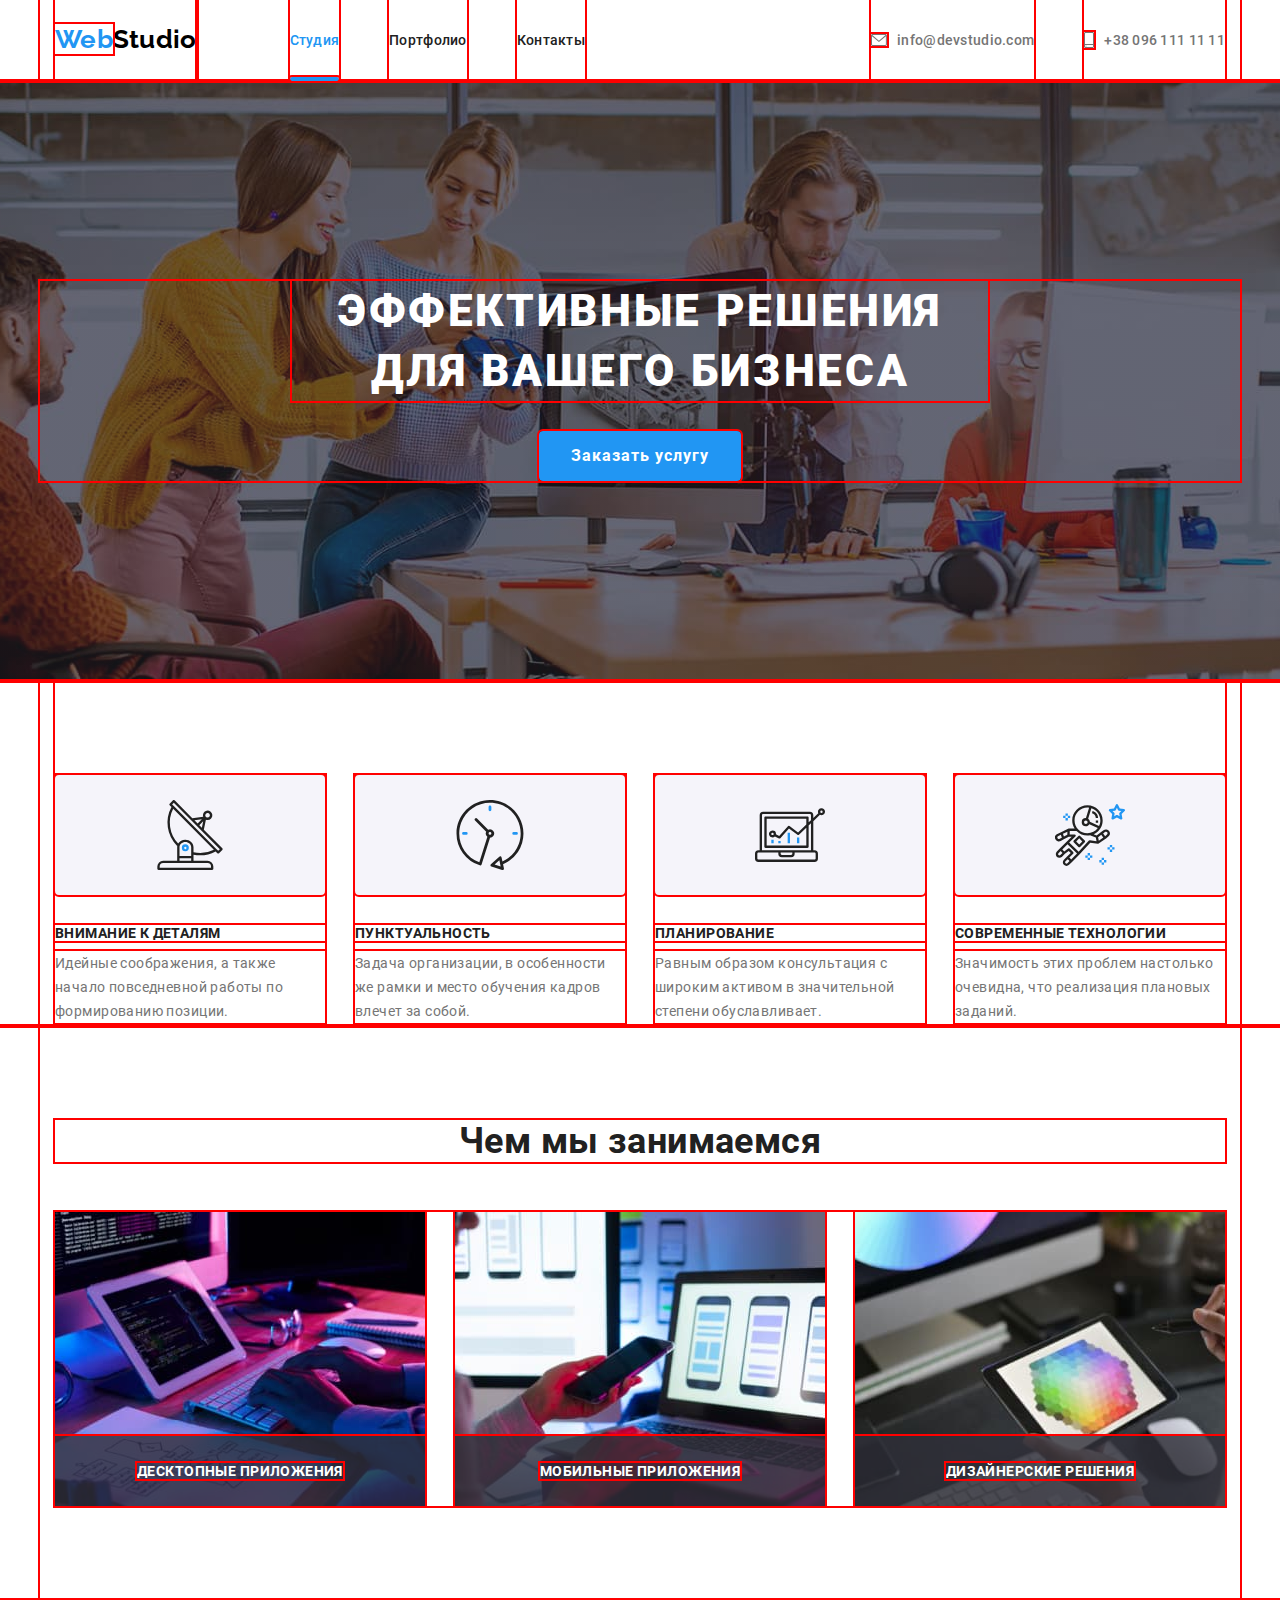
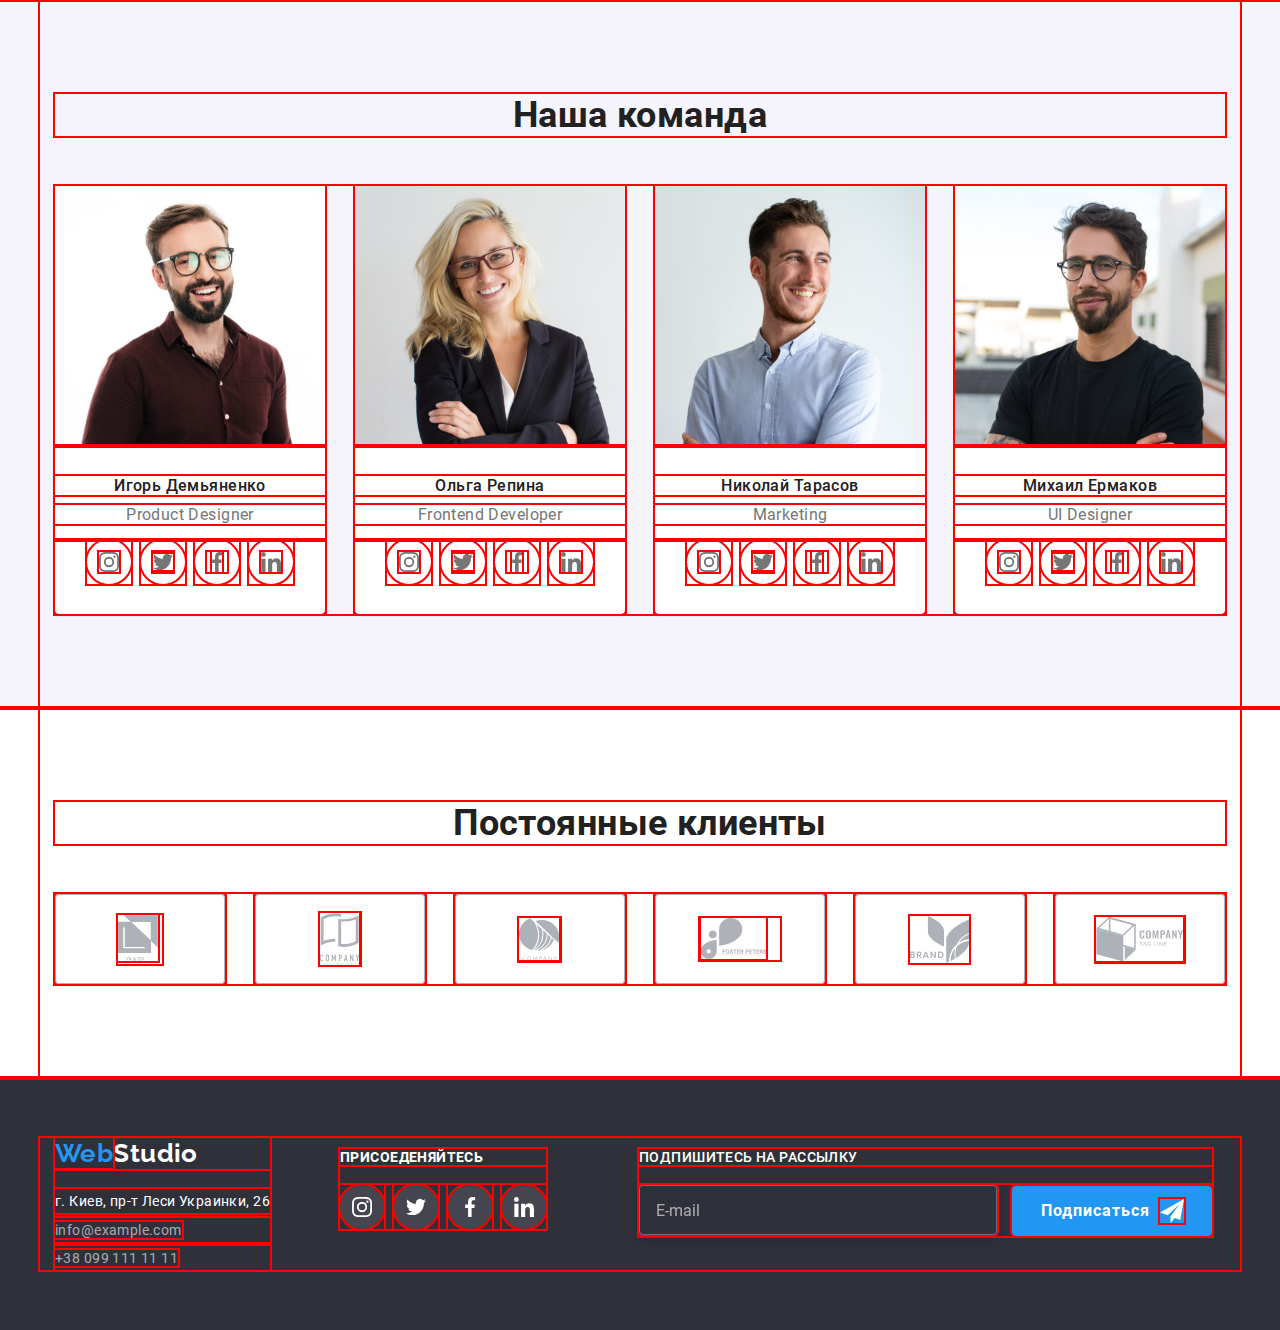
==== commit 44a7d1e7: "Вёрстка mobile menu" ====
--- a/index.html
+++ b/index.html
@@ -16,70 +16,7 @@
         <a class="logo link" href="#home-page">
           <span class="logo__accent">Web</span>Studio
         </a>
-        <nav class="nav">
-          <ul class="site-nav list">
-            <li class="site-nav__item">
-              <a
-                class="site-nav__link site-nav__link--active link"
-                href="#home-page"
-                >Студия</a
-              >
-            </li>
-            <li class="site-nav__item">
-              <a class="site-nav__link link" href="./portfolio.html"
-                >Портфолио</a
-              >
-            </li>
-            <li class="site-nav__item">
-              <a class="site-nav__link link" href="#">Контакты</a>
-            </li>
-          </ul>
-        </nav>
-
-        <ul class="communications list">
-          <li class="communications__item">
-            <a
-              class="communications__link link"
-              href="mailto:info@devstudio.com"
-            >
-              <svg class="communications__icon communications__envelope">
-                <use href="./images/svg/sprite.svg#envelope"></use>
-              </svg>
-              info@devstudio.com</a
-            >
-          </li>
-          <li class="communications__item">
-            <a class="communications__link link" href="tel:+38-096-111-11-11">
-              <svg class="communications__icon communications__smartphone">
-                <use href="./images/svg/sprite.svg#smartphone"></use>
-              </svg>
-              +38 096 111 11 11</a
-            >
-          </li>
-        </ul>
-
-        <button
-          class="menu__button is-open"
-          type="button"
-          aria-expanded="false"
-          data-menu-button
-        >
-          <svg
-            class="menu__button-image"
-            aria-label="Переключатель мобильного иеню"
-          >
-            <use
-              class="menu__icon-close"
-              href="./images/svg/sprite.svg#close-menu-mobile"
-            ></use>
-            <use
-              class="menu__icon-open"
-              href="./images/svg/sprite.svg#open-menu-mobile"
-            ></use>
-          </svg>
-        </button>
-
-        <div class="mobile-menu is-open">
+        <div class="menu-mobile" id="menu-mobile" data-menu>
           <nav class="nav">
             <ul class="site-nav list">
               <li class="site-nav__item">
@@ -122,6 +59,27 @@
             </li>
           </ul>
         </div>
+        <button
+          class="menu__button"
+          type="button"
+          aria-expanded="false"
+          aria-controls="menu-mobile"
+          data-menu-button
+        >
+          <svg
+            class="menu__button-image"
+            aria-label="Переключатель мобильного иеню"
+          >
+            <use
+              class="menu__icon-close"
+              href="./images/svg/sprite.svg#close-menu-mobile"
+            ></use>
+            <use
+              class="menu__icon-open"
+              href="./images/svg/sprite.svg#open-menu-mobile"
+            ></use>
+          </svg>
+        </button>
       </div>
     </header>
 
@@ -681,8 +639,7 @@
         </form>
       </div>
     </div>
-
+    <script src="./js/menu-mobile.js"></script>
     <script src="./js/modal.js"></script>
-    <script src="./js/menu-mobile.js"></script>
   </body>
 </html>
--- a/css/main.min.css
+++ b/css/main.min.css
@@ -1,3 +1,3 @@
-/*! modern-normalize v1.0.0 | MIT License | https://github.com/sindresorhus/modern-normalize */*,*::before,*::after{box-sizing:border-box}:root{-moz-tab-size:4;tab-size:4}html{line-height:1.15;-webkit-text-size-adjust:100%}body{margin:0}body{font-family:system-ui,-apple-system,"Segoe UI",Roboto,Helvetica,Arial,sans-serif,"Apple Color Emoji","Segoe UI Emoji"}hr{height:0;color:inherit}abbr[title]{text-decoration:underline dotted}b,strong{font-weight:bolder}code,kbd,samp,pre{font-family:ui-monospace, SFMono-Regular, Consolas, "Liberation Mono", Menlo,- monospace;font-size:1em}small{font-size:80%}sub,sup{font-size:75%;line-height:0;position:relative;vertical-align:baseline}sub{bottom:-0.25em}sup{top:-0.5em}table{text-indent:0;border-color:inherit}button,input,optgroup,select,textarea{font-family:inherit;font-size:100%;line-height:1.15;margin:0}button,select{text-transform:none}button,[type="button"],[type="reset"],[type="submit"]{-webkit-appearance:button}::-moz-focus-inner{border-style:none;padding:0}:-moz-focusring{outline:1px dotted ButtonText}:-moz-ui-invalid{box-shadow:none}legend{padding:0}progress{vertical-align:baseline}::-webkit-inner-spin-button,::-webkit-outer-spin-button{height:auto}[type="search"]{-webkit-appearance:textfield;outline-offset:-2px}::-webkit-search-decoration{-webkit-appearance:none}::-webkit-file-upload-button{-webkit-appearance:button;font:inherit}summary{display:list-item}@font-face{font-family:"Raleway";font-style:normal;font-weight:700;src:url("../fonts/raleway-v17-latin_cyrillic-700.eot");src:local(""),url("../fonts/raleway-v17-latin_cyrillic-700.eot?#iefix") format("embedded-opentype"),url("../fonts/raleway-v17-latin_cyrillic-700.woff2") format("woff2"),url("../fonts/raleway-v17-latin_cyrillic-700.woff") format("woff"),url("../fonts/raleway-v17-latin_cyrillic-700.ttf") format("truetype"),url("../fonts/raleway-v17-latin_cyrillic-700.svg#Raleway") format("svg")}@font-face{font-family:"Roboto";font-style:normal;font-weight:400;src:url("../fonts/roboto-v20-latin_cyrillic-regular.eot");src:local("Roboto"),local("Roboto-Regular"),url("../fonts/roboto-v20-latin_cyrillic-regular.eot?#iefix") format("embedded-opentype"),url("../fonts/roboto-v20-latin_cyrillic-regular.woff2") format("woff2"),url("../fonts/roboto-v20-latin_cyrillic-regular.woff") format("woff"),url("../fonts/roboto-v20-latin_cyrillic-regular.ttf") format("truetype"),url("../fonts/roboto-v20-latin_cyrillic-regular.svg#Roboto") format("svg")}@font-face{font-family:"Roboto";font-style:normal;font-weight:500;src:url("../fonts/roboto-v20-latin_cyrillic-500.eot");src:local("Roboto Medium"),local("Roboto-Medium"),url("../fonts/roboto-v20-latin_cyrillic-500.eot?#iefix") format("embedded-opentype"),url("../fonts/roboto-v20-latin_cyrillic-500.woff2") format("woff2"),url("../fonts/roboto-v20-latin_cyrillic-500.woff") format("woff"),url("../fonts/roboto-v20-latin_cyrillic-500.ttf") format("truetype"),url("../fonts/roboto-v20-latin_cyrillic-500.svg#Roboto") format("svg")}@font-face{font-family:"Roboto";font-style:normal;font-weight:700;src:url("../fonts/roboto-v20-latin_cyrillic-700.eot");src:local("Roboto Bold"),local("Roboto-Bold"),url("../fonts/roboto-v20-latin_cyrillic-700.eot?#iefix") format("embedded-opentype"),url("../fonts/roboto-v20-latin_cyrillic-700.woff2") format("woff2"),url("../fonts/roboto-v20-latin_cyrillic-700.woff") format("woff"),url("../fonts/roboto-v20-latin_cyrillic-700.ttf") format("truetype"),url("../fonts/roboto-v20-latin_cyrillic-700.svg#Roboto") format("svg")}@font-face{font-family:"Roboto";font-style:normal;font-weight:900;src:url("../fonts/roboto-v20-latin_cyrillic-900.eot");src:local("Roboto Black"),local("Roboto-Black"),url("../fonts/roboto-v20-latin_cyrillic-900.eot?#iefix") format("embedded-opentype"),url("../fonts/roboto-v20-latin_cyrillic-900.woff2") format("woff2"),url("../fonts/roboto-v20-latin_cyrillic-900.woff") format("woff"),url("../fonts/roboto-v20-latin_cyrillic-900.ttf") format("truetype"),url("../fonts/roboto-v20-latin_cyrillic-900.svg#Roboto") format("svg")}html{font-size:calc((10 / 16) * 100%)}.page{background-color:#fff;color:#757575;font-family:Roboto, sans-serif;font-style:normal;font-weight:400;font-size:1.4rem;line-height:calc(24 / 14);letter-spacing:0.03em}.list{padding:0;margin:0;list-style:none}.link{text-decoration:none}.visually-hidden{position:absolute;width:1px;height:1px;margin:-1px;border:0;padding:0;white-space:nowrap;clip-path:inset(100%);clip:rect(0 0 0 0);overflow:hidden}.flexbox{display:flex}.container{width:100%;margin-left:auto;margin-right:auto;padding-left:15px;padding-right:15px}@media (min-width: 480px){.container{width:480px}}@media (min-width: 768px){.container{width:768px}}@media (min-width: 1200px){.container{width:1200px}}.logo{display:block;font-size:2.4rem;line-height:calc(28 / 24);color:#000000;font-family:Raleway, sans-serif;font-weight:700}@media (max-width: 767px){.logo{padding-top:16px;padding-bottom:16px}}@media (min-width: 768px){.logo{padding-top:26px;padding-bottom:26px}}@media (min-width: 1200px){.logo{padding-top:24px;padding-bottom:24px;font-size:2.6rem;line-height:calc(31 / 26)}}.logo .link{display:block}.logo__accent{color:#2196f3}.button{font-family:inherit}.banner__button,.modal__form-button,.subscription__button{min-width:200px;height:50px;padding-top:10px;padding-left:32px;padding-right:32px;padding-bottom:10px;border:none;border-radius:4px;background-color:#2196f3;color:#fff;font-weight:700;font-size:1.6rem;line-height:calc(30 / 16);letter-spacing:0.06em;cursor:pointer}.banner__button:hover,.modal__form-button:hover,.subscription__button:hover{background-color:#188ce8}.subscription__button{position:relative;padding-left:29px;text-align:start;transition-property:background-color;transition-duration:250ms;transition-timing-function:cubic-bezier(0.4, 0, 0.2, 1)}.subscription__button::after{position:absolute;top:50%;right:28px;transform:translateY(-50%);display:block;content:"";width:24px;height:24px;background-image:url(../images/svg/icon-send.svg)}.button-close{position:absolute;top:8px;right:8px;display:flex;justify-content:center;align-items:center;width:30px;height:30px;border:1px solid rgba(0,0,0,0.1);border-radius:50%;background-color:#fff;transition-property:fill;transition-duration:250ms;transition-timing-function:cubic-bezier(0.4, 0, 0.2, 1);cursor:pointer}.button-close:hover{fill:#2196f3}.button-close__svg{width:11px;height:11px}.modal__form-button{margin-top:30px;margin-left:auto;margin-right:auto;box-shadow:0px 4px 4px rgba(0,0,0,0.15);transition-property:background-color;transition-duration:250ms;transition-timing-function:cubic-bezier(0.4, 0, 0.2, 1)}.filter__btn{padding:6px 22px;border:transparent;border-radius:4px;background-color:#f5f4fa;color:#212121;font-weight:500;font-size:1.6rem;line-height:calc(26 / 16);letter-spacing:0.03em;cursor:pointer;transition-property:background-color;transition-duration:250ms;transition-timing-function:cubic-bezier(0.4, 0, 0.2, 1)}.filter__btn:hover,.filter__btn:focus,.filter__btn:active{outline-color:transparent;outline-width:0;box-shadow:0px 3px 1px rgba(0,0,0,0.1),0px 1px 2px rgba(0,0,0,0.08),0px 2px 2px rgba(0,0,0,0.12);background-color:#2196f3;color:#fff}.menu{font-weight:500;line-height:calc(16 / 14);letter-spacing:0.02em;border-bottom:1px solid #ececec}.menu__box{padding-left:15px;padding-right:15px}@media (min-width: 768px){.menu__box{display:flex}}@media (max-width: 767px){.nav{display:none}}@media (min-width: 1200px){.nav{display:flex}}.site-nav{display:flex;margin-left:88px}@media (min-width: 1200px){.site-nav{margin-left:93px}}.site-nav__item{position:relative}.site-nav__item:not(:last-child){margin-right:50px}.site-nav__item .site-nav__link--active::after{position:absolute;width:100%;height:4px;bottom:-1px;display:block;content:"";background-color:#2196f3;border-radius:2px}.site-nav__link{display:block;padding-top:32px;padding-bottom:32px;color:#212121;transition-property:color;transition-duration:250ms;transition-timing-function:cubic-bezier(0.4, 0, 0.2, 1)}.site-nav__link:hover,.site-nav__link:focus{color:#2196f3}.site-nav__link--active{color:#2196f3}@media (max-width: 767px){.communications{display:none}}@media (min-width: 768px){.communications{display:flex;margin-left:84px}}@media screen and (min-width: 768px) and (max-width: 1199px){.communications{flex-direction:column;justify-content:center}}@media (min-width: 1200px){.communications{margin-left:auto}}@media (min-width: 1200px){.communications__item+.communications__item{margin-left:50px}}.communications__link{color:#757575;transition-property:color;transition-duration:250ms;transition-timing-function:cubic-bezier(0.4, 0, 0.2, 1)}@media screen and (min-width: 768px) and (max-width: 1199px){.communications__link{display:block;padding-top:5px;padding-bottom:5px;font-size:1.2rem;line-height:calc(14 / 12)}}@media (min-width: 1200px){.communications__link{display:inline-flex;align-items:center;padding-top:32px;padding-bottom:32px}}.communications__link:hover,.communications__link:focus{color:#2196f3}.communications__link:hover .communications__icon{fill:#2196f3}.communications__icon{margin-right:8px;fill:#757575}@media (min-width: 1200px){.communications__icon{margin-right:10px}}.communications__envelope{width:14px;height:10px}@media (min-width: 1200px){.communications__envelope{width:16px;height:12px}}.communications__smartphone{width:10px;height:14px}@media (min-width: 1200px){.communications__smartphone{height:16px}}.banner{display:flex;flex-direction:column;justify-content:center;align-items:center;margin-left:auto;margin-right:auto;background-color:#2f303a;background-image:linear-gradient(to right, rgba(47,48,58,0.4), rgba(47,48,58,0.4)),url(../images/banner.jpg);background-position:center}@media (max-width: 480px){.banner{display:block;padding-top:118px;padding-bottom:118px}}@media (min-width: 480px){.banner{max-width:480px;height:400px}}@media (min-width: 768px){.banner{max-width:768px;height:400px}}@media (min-width: 1200px){.banner{max-width:1600px;height:600px}}.banner .container{text-align:center}.banner__title{max-width:360px;margin-top:0;margin-left:auto;margin-right:auto;margin-bottom:30px;color:#fff;font-weight:900;font-size:2.6rem;line-height:calc(42 / 26);letter-spacing:0.06em;text-transform:uppercase}@media (min-width: 1200px){.banner__title{max-width:696px;font-size:4.4rem;line-height:calc(60 / 44)}}.section__title{margin-top:0;margin-bottom:0;color:#212121;font-weight:700;font-size:2.8rem;line-height:calc(33 / 28);text-align:center}@media (min-width: 1200px){.section__title{font-size:3.6rem;line-height:calc(42 / 36)}}.feature{padding:60px 15px}@media (min-width: 1200px){.feature{padding:0 15px}}@media (min-width: 768px){.feature__list{display:flex;flex-wrap:wrap}}@media (min-width: 1200px){.feature__list{display:flex;padding-top:94px}}.feature__title{margin-top:0;margin-bottom:10px;color:#212121;font-weight:700;font-size:1.4rem;line-height:calc(16 / 14);text-transform:uppercase}@media (max-width: 767px){.feature__title{text-align:center}}.feature__item{width:100%}.feature__item:not(:last-child){margin-bottom:30px}@media (min-width: 1200px){.feature__item:not(:last-child){margin-right:30px;margin-bottom:0}}@media (min-width: 768px){.feature__item{width:calc((100% - 15px * 2) / 2)}.feature__item:nth-last-child(2){margin-bottom:0}.feature__item:nth-child(2n){margin-left:30px}}@media (min-width: 1200px){.feature__item{width:calc((100% - 30px * 3) / 4);padding-bottom:3px}.feature__item:nth-child(2n){margin-left:0}}.feature__item::before{display:block;margin-bottom:30px;content:"";height:120px;background-color:#f5f4fa;border-radius:4px;background-repeat:no-repeat;background-position:center}.feature__icon-antenna::before{background-image:url(../images/svg/antenna.svg)}.feature__icon-clock::before{background-image:url(../images/svg/clock.svg)}.feature__icon-diagram::before{background-image:url(../images/svg/diagram.svg)}.feature__icon-astronaut::before{background-image:url(../images/svg/astronaut.svg)}.feature__text{margin-top:0;margin-bottom:0}.practice{display:none;padding-top:94px;padding-bottom:94px}@media (min-width: 1200px){.practice{display:block}}.practice__list{display:flex;margin-top:50px}.practice__box-inside{position:absolute;bottom:0;left:0;display:flex;justify-content:center;align-items:center;width:370px;height:70px;background-color:rgba(47,48,58,0.8)}.practice__image{display:block}.practice__item{position:relative;display:block;width:calc((100% - 30px * 2) / 3)}.practice__item:not(:last-child){margin-right:30px}.practice__text{margin-top:0;margin-bottom:0;font-weight:700;line-height:calc(16 / 14);text-align:center;text-transform:uppercase;color:#fff}.team{background-color:#f5f4fa}.team__box{padding:60px 15px}@media (min-width: 1200px){.team__box{padding-top:94px;padding-bottom:94px}}@media (min-width: 768px){.team__list{display:flex;flex-wrap:wrap}}@media (max-width: 1199px){.team__list{margin-top:30px}}@media (min-width: 1200px){.team__list{margin-top:50px}.team__list>.team__item:not(:last-child){margin-right:30px}}.team__item{display:block;padding-top:30px;text-align:center;box-shadow:0px 1px 3px rgba(0,0,0,0.12),0px 1px 1px rgba(0,0,0,0.14),0px 2px 1px rgba(0,0,0,0.2);border-radius:0px 0px 4px 4px;background-color:#fff}@media (min-width: 768px){.team__item{width:calc((100% - 15px * 2) / 2)}.team__item:nth-child(2n){margin-left:30px}}@media (min-width: 1200px){.team__item{padding-top:0;width:calc((100% - 30px * 3) / 4)}.team__item:nth-child(2n){margin-left:0}}.team__image{display:block}.team__text{padding-top:30px;padding-bottom:16px}.team__title{margin-top:0;margin-bottom:10px;color:#212121;font-weight:500;font-size:1.6rem;line-height:1.19}.team__career{margin-top:0;margin-bottom:0;font-size:1.6rem;line-height:calc(19 / 16)}.team-social{display:flex;justify-content:center;align-items:center}.team-social__item{margin-bottom:30px}.team-social__item+.team-social__item{margin-left:10px}.team-social__link{display:inline-flex;justify-content:center;align-items:center;width:44px;height:44px;fill:#757575;border-radius:50%;color:#757575;transition-property:background-color, fill, color;transition-duration:250ms;transition-timing-function:cubic-bezier(0.4, 0, 0.2, 1)}.team-social__link:hover,.team-social__link:focus{background-color:#2196f3;color:#fff;fill:#fff}.team-social__instagram,.team-social__twitter,.team-social__facebook,.team-social__linkedin{width:20px;height:20px}.clients{padding:60px 15px}@media (min-width: 1200px){.clients{padding-top:94px;padding-bottom:94px}}.clients__title{margin-top:0;margin-bottom:30px}@media (min-width: 1200px){.clients__title{margin-bottom:50px}}.clients__list{display:flex;flex-wrap:wrap;justify-content:space-between}.clients__item{display:flex}@media (min-width: 768px){.clients__item{width:calc((100% - 30px * 2) / 3)}}@media (min-width: 1200px){.clients__item{width:calc((100% - 30px * 5) / 6)}}@media screen and (max-width: 767px){.clients__item:not(:nth-last-child(-n+2)){margin-bottom:30px}}@media screen and (min-width: 768px) and (max-width: 1199px){.clients__item:not(:nth-last-child(-n+3)){margin-bottom:30px}}@media (min-width: 1200px){.clients__item+.clients__item{margin-left:30px}}.clients__item:nth-child(1) .clients__company{width:44px;height:49px}.clients__item:nth-child(2) .clients__company{width:40px;height:52px}.clients__item:nth-child(3) .clients__company{width:41px;height:43px}.clients__item:nth-child(4) .clients__company{width:80px;height:42px}.clients__item:nth-child(5) .clients__company{width:59px;height:47px}.clients__item:nth-child(6) .clients__company{width:88px;height:45px}.client-icon{fill:#afb1b8;transition-property:fill;transition-duration:250ms;transition-timing-function:cubic-bezier(0.4, 0, 0.2, 1)}.clients__link{display:inline-flex;justify-content:center;align-items:center;width:210px;height:90px;border:1px solid #afb1b8;border-radius:4px;transition-property:border-color;transition-duration:250ms;transition-timing-function:cubic-bezier(0.4, 0, 0.2, 1)}@media (min-width: 768px){.clients__link{width:226px}}@media (min-width: 1200px){.clients__link{width:170px}}.clients__link:hover{border:1px solid #2196f3}.clients__link:hover .client-icon{fill:#2196f3}.footer{padding-top:60px;padding-bottom:60px;background-color:#2f303a;color:#ffffff}.footer .logo{display:block;padding-top:0;padding-bottom:0;margin-bottom:20px}.footer__box{display:flex;flex-direction:column;align-items:center}@media (min-width: 768px){.footer__box{flex-direction:row}}@media (min-width: 768px) and (max-width: 1199px){.footer__box{flex-wrap:wrap;align-items:baseline}}@media (min-width: 1200px){.footer__box{align-items:baseline}}@media (min-width: 768px) and (max-width: 1199px){.subscription{margin-top:60px;margin-left:25%}}@media (max-width: 1199px){.subscription{text-align:center}}.subscription__title{margin-top:0;margin-bottom:20px;font-weight:500;font-size:1.4rem;line-height:calc(16 / 14);text-transform:uppercase}.subscription__input{width:358px;height:50px;padding-top:13px;padding-left:16px;padding-bottom:13px;border:1px solid rgba(255,255,255,0.3);filter:drop-shadow(0px 4px 4px rgba(0,0,0,0.15));border-radius:4px;background-color:#2f303a;font-size:1.6rem;line-height:calc(20 / 16);color:#fff}@media (max-width: 1199px){.subscription__input{display:block;margin-bottom:20px}}@media (min-width: 1200px){.subscription__input{margin-right:12px}}.subscription__input::placeholder{font-size:1.6rem;line-height:calc(20 / 16);color:rgba(255,255,255,0.6)}.subscription__input:not(:placeholder-shown):focus:invalid{outline-color:red}.main-address{max-width:231px}@media (min-width: 768px) and (max-width: 1199px){.main-address{margin-right:165px;margin-left:61px}}@media (max-width: 1199px){.main-address{text-align:center}}@media (min-width: 1200px){.main-address{margin-right:70px}}.main-address__text{margin-top:0;margin-bottom:0;color:#ffffff}.address{font-style:normal}.address__link{color:rgba(255,255,255,0.6);transition-property:color;transition-duration:250ms;transition-timing-function:cubic-bezier(0.4, 0, 0.2, 1)}.address__link:hover,.address__link:focus{color:#2196f3}.address__item+.address__item{margin-top:3.5px}@media (min-width: 1200px){.address__item+.address__item{margin-top:4.5px}}.address__text{margin-top:0;margin-bottom:0}@media (max-width: 767px){.social{margin-top:60px;margin-bottom:60px}}@media (max-width: 1199px){.social{text-align:center}}@media (min-width: 1200px){.social{margin-right:93px}}.social__title{margin-top:0;margin-bottom:20px;color:#fff;font-weight:700;font-size:1.4rem;line-height:calc(16 / 14);text-transform:uppercase}.social__list{display:flex}.social__item{height:44px}.social__item+.social__item{margin-left:10px}.social__link{display:inline-block;width:44px;height:44px;border-radius:50%;background-color:rgba(255,255,255,0.1);background-repeat:no-repeat;background-position:center;transition-property:background-color;transition-duration:250ms;transition-timing-function:cubic-bezier(0.4, 0, 0.2, 1)}.social__link:hover,.social__link:focus{background-color:#2196f3}.social__instagram-link{background-image:url(../images/svg/instagram.svg)}.social__twitter-link{background-image:url(../images/svg/twitter.svg)}.social__facebook-link{background-image:url(../images/svg/facebook.svg)}.social__linkedin-link{background-image:url(../images/svg/linkedin.svg)}.filter{padding-top:60px;padding-bottom:60px}@media (min-width: 1200px){.filter{padding-top:94px;padding-bottom:94px}}.filter__button{display:flex}@media (max-width: 767px){.filter__button{flex-wrap:wrap}}@media (min-width: 768px){.filter__button{justify-content:center}}.filter__item{display:block}.filter__item:not(:last-child){margin-right:8px}@media (max-width: 767px){.filter__item{margin-bottom:15px}}.catalog{padding-top:35px}@media screen and (min-width: 768px) and (max-width: 1199px){.catalog{padding-top:30px}}@media (min-width: 1200px){.catalog{padding-top:50px}}.catalog__list{display:flex;flex-wrap:wrap}.catalog__image{display:block}.catalog__item{display:inline-block;margin-right:30px;margin-bottom:30px;width:calc((100% - 30px * 2) / 3);background-color:#fff}.catalog__item:nth-child(3n){margin-right:0}.catalog__item:nth-last-child(-n+3){margin-bottom:0}.catalog__item:hover .catalog__text{box-shadow:0px 1px 1px rgba(0,0,0,0.12),0px 4px 4px rgba(0,0,0,0.06),1px 4px 6px rgba(0,0,0,0.16)}.catalog__item:hover .catalog__description-pullout{transform:translateY(-100%);opacity:1}.catalog__description{position:relative;overflow:hidden}.catalog__description-pullout{position:absolute;bottom:-100%;left:0;width:100%;height:100%;padding:63px 24px;background:rgba(33,150,243,0.9);transition-property:transform;transition-duration:250ms;transition-timing-function:cubic-bezier(0.4, 0, 0.2, 1);opacity:0}.catalog__description-text{margin-top:0;margin-bottom:0;font-size:1.8rem;line-height:calc(28 / 18);color:#fff}.catalog__text{padding-top:20px;padding-left:23px;padding-right:23px;padding-bottom:20px;border-left:1px solid #eee;border-right:1px solid #eee;border-bottom:1px solid #eee}.catalog__title{margin-top:0;margin-bottom:4px;color:#212121;font-weight:700;font-size:1.8rem;line-height:calc(36 / 18);letter-spacing:0.06em}.catalog__project{margin-top:0;margin-bottom:0;color:#757575;font-size:1.6rem;line-height:calc(30 / 16)}.backdrop.is-hidden{visibility:hidden;opacity:0;pointer-events:none;transition:600ms linear 0.7s}.backdrop{position:fixed;top:0;left:0;width:100%;height:100%;background-color:rgba(0,0,0,0.2)}.is-hidden .modal{top:25%;transform:translate(-150%, -100%) scale(0.1)}.modal{position:absolute;left:50%;top:50%;display:flex;flex-direction:column;justify-content:space-between;width:528px;height:581px;padding:40px 40px;transform:translate(-50%, -50%) scale(1);background:#ffffff;box-shadow:0px 1px 3px rgba(0,0,0,0.12),0px 1px 1px rgba(0,0,0,0.14),0px 2px 1px rgba(0,0,0,0.2);border-radius:4px;transition:transform 300ms linear, scale 500ms linear}.modal__title{margin-top:0;margin-bottom:12px;font-weight:500;font-size:2rem;line-height:calc(23 / 20);text-align:center;color:#212121}.modal__form{display:flex;flex-direction:column}.modal__form-field{position:relative;display:block}.modal__form-field+.modal__form-field{margin-top:10px}.modal__form-label{display:block;margin-bottom:4px;font-size:1.2rem;line-height:calc(14 / 12);letter-spacing:0.01em;color:#757575}.modal__form-input{width:100%;height:40px;padding-left:42px;border:1px solid rgba(33,33,33,0.2);border-radius:4px;transition-property:outline-color, fill;transition-duration:250ms;transition-timing-function:cubic-bezier(0.4, 0, 0.2, 1)}.modal__form-input::placeholder{color:#ffffff}.modal__form-input:not(:placeholder-shown):focus:valid{outline-color:#2196f3;fill:#2196f3}.modal__form-input:not(:placeholder-shown):focus:valid ~ .modal__form-icon{outline-color:#2196f3;fill:#2196f3}.modal__form-input:not(:placeholder-shown):focus:invalid{outline-color:#ff0000;fill:#ff0000}.modal__form-input:not(:placeholder-shown):focus:invalid ~ .modal__form-icon{outline-color:#ff0000;fill:#ff0000}.modal__form-input:focus,.modal__form-input:focus+.modal__form-icon{outline-color:#2196f3;fill:#2196f3}.modal__form-input.modal__form-textarea::placeholder{color:rgba(117,117,117,0.5)}.modal__form-textarea{display:block;height:120px;padding:12px 16px;resize:none;font-size:1.4rem;line-height:calc(16 / 14);letter-spacing:0.01em}.modal__form-checkbox{display:flex;justify-content:space-evenly;align-items:center;margin-top:20px}.modal__checkbox-icon{display:inline-block;width:16px;height:15px;border:2px solid #212121;border-radius:2px;transition-property:background-color, border-color;transition-duration:250ms;transition-timing-function:cubic-bezier(0.4, 0, 0.2, 1)}.modal__form-checkbox-input:checked+.modal__checkbox-icon{background-origin:border-box;background-image:url(../images/svg/icon-check.svg);background-size:contain;background-color:#2196f3;border-color:#2196f3;border-radius:2px}.modal__form-checkbox-text{margin-top:0;margin-bottom:0;color:#757575}.modal__form-checkbox-link{display:block;color:#2196f3;text-decoration-line:underline}.modal__form-icon{position:absolute;top:50%;left:12px;width:18px;height:18px}
+/*! modern-normalize v1.0.0 | MIT License | https://github.com/sindresorhus/modern-normalize */*,*::before,*::after{box-sizing:border-box;outline:2px solid red}:root{-moz-tab-size:4;tab-size:4}html{line-height:1.15;-webkit-text-size-adjust:100%}body{margin:0}body{font-family:system-ui,-apple-system,"Segoe UI",Roboto,Helvetica,Arial,sans-serif,"Apple Color Emoji","Segoe UI Emoji"}hr{height:0;color:inherit}abbr[title]{text-decoration:underline dotted}b,strong{font-weight:bolder}code,kbd,samp,pre{font-family:ui-monospace, SFMono-Regular, Consolas, "Liberation Mono", Menlo,+ monospace;font-size:1em}small{font-size:80%}sub,sup{font-size:75%;line-height:0;position:relative;vertical-align:baseline}sub{bottom:-0.25em}sup{top:-0.5em}table{text-indent:0;border-color:inherit}button,input,optgroup,select,textarea{font-family:inherit;font-size:100%;line-height:1.15;margin:0}button,select{text-transform:none}button,[type="button"],[type="reset"],[type="submit"]{-webkit-appearance:button}::-moz-focus-inner{border-style:none;padding:0}:-moz-focusring{outline:1px dotted ButtonText}:-moz-ui-invalid{box-shadow:none}legend{padding:0}progress{vertical-align:baseline}::-webkit-inner-spin-button,::-webkit-outer-spin-button{height:auto}[type="search"]{-webkit-appearance:textfield;outline-offset:-2px}::-webkit-search-decoration{-webkit-appearance:none}::-webkit-file-upload-button{-webkit-appearance:button;font:inherit}summary{display:list-item}@font-face{font-family:"Raleway";font-style:normal;font-weight:700;src:url("../fonts/raleway-v17-latin_cyrillic-700.eot");src:local(""),url("../fonts/raleway-v17-latin_cyrillic-700.eot?#iefix") format("embedded-opentype"),url("../fonts/raleway-v17-latin_cyrillic-700.woff2") format("woff2"),url("../fonts/raleway-v17-latin_cyrillic-700.woff") format("woff"),url("../fonts/raleway-v17-latin_cyrillic-700.ttf") format("truetype"),url("../fonts/raleway-v17-latin_cyrillic-700.svg#Raleway") format("svg")}@font-face{font-family:"Roboto";font-style:normal;font-weight:400;src:url("../fonts/roboto-v20-latin_cyrillic-regular.eot");src:local("Roboto"),local("Roboto-Regular"),url("../fonts/roboto-v20-latin_cyrillic-regular.eot?#iefix") format("embedded-opentype"),url("../fonts/roboto-v20-latin_cyrillic-regular.woff2") format("woff2"),url("../fonts/roboto-v20-latin_cyrillic-regular.woff") format("woff"),url("../fonts/roboto-v20-latin_cyrillic-regular.ttf") format("truetype"),url("../fonts/roboto-v20-latin_cyrillic-regular.svg#Roboto") format("svg")}@font-face{font-family:"Roboto";font-style:normal;font-weight:500;src:url("../fonts/roboto-v20-latin_cyrillic-500.eot");src:local("Roboto Medium"),local("Roboto-Medium"),url("../fonts/roboto-v20-latin_cyrillic-500.eot?#iefix") format("embedded-opentype"),url("../fonts/roboto-v20-latin_cyrillic-500.woff2") format("woff2"),url("../fonts/roboto-v20-latin_cyrillic-500.woff") format("woff"),url("../fonts/roboto-v20-latin_cyrillic-500.ttf") format("truetype"),url("../fonts/roboto-v20-latin_cyrillic-500.svg#Roboto") format("svg")}@font-face{font-family:"Roboto";font-style:normal;font-weight:700;src:url("../fonts/roboto-v20-latin_cyrillic-700.eot");src:local("Roboto Bold"),local("Roboto-Bold"),url("../fonts/roboto-v20-latin_cyrillic-700.eot?#iefix") format("embedded-opentype"),url("../fonts/roboto-v20-latin_cyrillic-700.woff2") format("woff2"),url("../fonts/roboto-v20-latin_cyrillic-700.woff") format("woff"),url("../fonts/roboto-v20-latin_cyrillic-700.ttf") format("truetype"),url("../fonts/roboto-v20-latin_cyrillic-700.svg#Roboto") format("svg")}@font-face{font-family:"Roboto";font-style:normal;font-weight:900;src:url("../fonts/roboto-v20-latin_cyrillic-900.eot");src:local("Roboto Black"),local("Roboto-Black"),url("../fonts/roboto-v20-latin_cyrillic-900.eot?#iefix") format("embedded-opentype"),url("../fonts/roboto-v20-latin_cyrillic-900.woff2") format("woff2"),url("../fonts/roboto-v20-latin_cyrillic-900.woff") format("woff"),url("../fonts/roboto-v20-latin_cyrillic-900.ttf") format("truetype"),url("../fonts/roboto-v20-latin_cyrillic-900.svg#Roboto") format("svg")}html{font-size:calc((10 / 16) * 100%)}.page{background-color:#fff;color:#757575;font-family:Roboto, sans-serif;font-style:normal;font-weight:400;font-size:1.4rem;line-height:calc(24 / 14);letter-spacing:0.03em}.list{padding:0;margin:0;list-style:none}.link{text-decoration:none}.visually-hidden{position:absolute;width:1px;height:1px;margin:-1px;border:0;padding:0;white-space:nowrap;clip-path:inset(100%);clip:rect(0 0 0 0);overflow:hidden}.flexbox{display:flex}.container{width:100%;margin-left:auto;margin-right:auto;padding-left:15px;padding-right:15px}@media (min-width: 480px){.container{width:480px}}@media (min-width: 768px){.container{width:768px}}@media (min-width: 1200px){.container{width:1200px}}.logo{display:block;font-size:2.4rem;line-height:calc(28 / 24);color:#000000;font-family:Raleway, sans-serif;font-weight:700}@media (max-width: 767px){.logo{padding-top:16px;padding-bottom:16px}}@media (min-width: 768px){.logo{padding-top:26px;padding-bottom:26px}}@media (min-width: 1200px){.logo{padding-top:24px;padding-bottom:24px;font-size:2.6rem;line-height:calc(31 / 26)}}.logo .link{display:block}.logo__accent{color:#2196f3}.button{font-family:inherit}.menu__button{margin:0;padding:0;border:0;background-color:transparent}@media (max-width: 767px){.menu__button{width:40px;height:40px}}@media (min-width: 768px){.menu__button{display:none}}.menu__button.is-open .menu__icon-close{display:block}.menu__button.is-open .menu__icon-open{display:none}.menu__icon-close{display:none}.menu__button-image{width:24px;height:16px}@media (min-width: 768px){.menu__button-image{display:none}}.menu__button-image:hover,.menu__button-image :focus{fill:#2196f3;cursor:pointer}.banner__button,.modal__form-button,.subscription__button{min-width:200px;height:50px;padding-top:10px;padding-left:32px;padding-right:32px;padding-bottom:10px;border:none;border-radius:4px;background-color:#2196f3;color:#fff;font-weight:700;font-size:1.6rem;line-height:calc(30 / 16);letter-spacing:0.06em;cursor:pointer}.banner__button:hover,.modal__form-button:hover,.subscription__button:hover{background-color:#188ce8}.subscription__button{position:relative;padding-left:29px;text-align:start;transition-property:background-color;transition-duration:250ms;transition-timing-function:cubic-bezier(0.4, 0, 0.2, 1)}.subscription__button::after{position:absolute;top:50%;right:28px;transform:translateY(-50%);display:block;content:"";width:24px;height:24px;background-image:url(../images/svg/icon-send.svg)}.button-close{position:absolute;top:8px;right:8px;display:flex;justify-content:center;align-items:center;width:30px;height:30px;border:1px solid rgba(0,0,0,0.1);border-radius:50%;background-color:#fff;transition-property:fill;transition-duration:250ms;transition-timing-function:cubic-bezier(0.4, 0, 0.2, 1);cursor:pointer}.button-close:hover{fill:#2196f3}.button-close__svg{width:11px;height:11px}.modal__form-button{margin-top:30px;margin-left:auto;margin-right:auto;box-shadow:0px 4px 4px rgba(0,0,0,0.15);transition-property:background-color;transition-duration:250ms;transition-timing-function:cubic-bezier(0.4, 0, 0.2, 1)}.filter__btn{padding:6px 22px;border:transparent;border-radius:4px;background-color:#f5f4fa;color:#212121;font-weight:500;font-size:1.6rem;line-height:calc(26 / 16);letter-spacing:0.03em;cursor:pointer;transition-property:background-color;transition-duration:250ms;transition-timing-function:cubic-bezier(0.4, 0, 0.2, 1)}.filter__btn:hover,.filter__btn:focus,.filter__btn:active{outline-color:transparent;outline-width:0;box-shadow:0px 3px 1px rgba(0,0,0,0.1),0px 1px 2px rgba(0,0,0,0.08),0px 2px 2px rgba(0,0,0,0.12);background-color:#2196f3;color:#fff}.menu{font-weight:500;line-height:calc(16 / 14);letter-spacing:0.02em;border-bottom:1px solid #ececec}.menu__box{position:relative;display:flex;padding-left:15px;padding-right:15px}@media (max-width: 767px){.menu__box{align-items:baseline;justify-content:space-between}}@media (max-width: 767px){.nav{display:none}}@media (min-width: 1200px){.nav{display:flex}}.site-nav{display:flex;margin-left:88px}@media (min-width: 1200px){.site-nav{margin-left:93px}}.site-nav__item{position:relative}.site-nav__item:not(:last-child){margin-right:50px}.site-nav__item .site-nav__link--active::after{position:absolute;width:100%;height:4px;bottom:-1px;display:block;content:"";background-color:#2196f3;border-radius:2px}.site-nav__link{display:block;padding-top:32px;padding-bottom:32px;color:#212121;transition-property:color;transition-duration:250ms;transition-timing-function:cubic-bezier(0.4, 0, 0.2, 1)}.site-nav__link:hover,.site-nav__link:focus{color:#2196f3}.site-nav__link--active{color:#2196f3}@media (max-width: 767px){.communications{display:none}}@media (min-width: 768px){.communications{display:flex;margin-left:84px}}@media screen and (min-width: 768px) and (max-width: 1199px){.communications{flex-direction:column;justify-content:center}}@media (min-width: 1200px){.communications{margin-left:auto}}@media (min-width: 1200px){.communications__item+.communications__item{margin-left:50px}}.communications__link{color:#757575;transition-property:color;transition-duration:250ms;transition-timing-function:cubic-bezier(0.4, 0, 0.2, 1)}@media screen and (min-width: 768px) and (max-width: 1199px){.communications__link{display:block;padding-top:5px;padding-bottom:5px;font-size:1.2rem;line-height:calc(14 / 12)}}@media (min-width: 1200px){.communications__link{display:inline-flex;align-items:center;padding-top:32px;padding-bottom:32px}}.communications__link:hover,.communications__link:focus{color:#2196f3}.communications__link:hover .communications__icon{fill:#2196f3}.communications__icon{margin-right:8px;fill:#757575}@media (min-width: 1200px){.communications__icon{margin-right:10px}}.communications__envelope{width:14px;height:10px}@media (min-width: 1200px){.communications__envelope{width:16px;height:12px}}.communications__smartphone{width:10px;height:14px}@media (min-width: 1200px){.communications__smartphone{height:16px}}@media (max-width: 767px){.menu-mobile{display:none;position:absolute;top:100%;left:0;width:100%;height:393px;background-color:#fff;padding-top:60px;padding-bottom:64px;text-align:center}}@media (max-width: 767px){.menu-mobile.is-open{display:block}}@media (min-width: 768px){.menu-mobile{display:flex}}@media (min-width: 1200px){.menu-mobile{width:100%}}.banner{display:flex;flex-direction:column;justify-content:center;align-items:center;margin-left:auto;margin-right:auto;background-color:#2f303a;background-image:linear-gradient(to right, rgba(47,48,58,0.4), rgba(47,48,58,0.4)),url(../images/banner.jpg);background-position:center}@media (max-width: 480px){.banner{display:block;padding-top:118px;padding-bottom:118px}}@media (min-width: 480px){.banner{max-width:480px;height:400px}}@media (min-width: 768px){.banner{max-width:768px;height:400px}}@media (min-width: 1200px){.banner{max-width:1600px;height:600px}}.banner .container{text-align:center}.banner__title{max-width:360px;margin-top:0;margin-left:auto;margin-right:auto;margin-bottom:30px;color:#fff;font-weight:900;font-size:2.6rem;line-height:calc(42 / 26);letter-spacing:0.06em;text-transform:uppercase}@media (min-width: 1200px){.banner__title{max-width:696px;font-size:4.4rem;line-height:calc(60 / 44)}}.section__title{margin-top:0;margin-bottom:0;color:#212121;font-weight:700;font-size:2.8rem;line-height:calc(33 / 28);text-align:center}@media (min-width: 1200px){.section__title{font-size:3.6rem;line-height:calc(42 / 36)}}.feature{padding:60px 15px}@media (min-width: 1200px){.feature{padding:0 15px}}@media (min-width: 768px){.feature__list{display:flex;flex-wrap:wrap}}@media (min-width: 1200px){.feature__list{display:flex;padding-top:94px}}.feature__title{margin-top:0;margin-bottom:10px;color:#212121;font-weight:700;font-size:1.4rem;line-height:calc(16 / 14);text-transform:uppercase}@media (max-width: 767px){.feature__title{text-align:center}}.feature__item{width:100%}.feature__item:not(:last-child){margin-bottom:30px}@media (min-width: 1200px){.feature__item:not(:last-child){margin-right:30px;margin-bottom:0}}@media (min-width: 768px){.feature__item{width:calc((100% - 15px * 2) / 2)}.feature__item:nth-last-child(2){margin-bottom:0}.feature__item:nth-child(2n){margin-left:30px}}@media (min-width: 1200px){.feature__item{width:calc((100% - 30px * 3) / 4);padding-bottom:3px}.feature__item:nth-child(2n){margin-left:0}}.feature__item::before{display:block;margin-bottom:30px;content:"";height:120px;background-color:#f5f4fa;border-radius:4px;background-repeat:no-repeat;background-position:center}.feature__icon-antenna::before{background-image:url(../images/svg/antenna.svg)}.feature__icon-clock::before{background-image:url(../images/svg/clock.svg)}.feature__icon-diagram::before{background-image:url(../images/svg/diagram.svg)}.feature__icon-astronaut::before{background-image:url(../images/svg/astronaut.svg)}.feature__text{margin-top:0;margin-bottom:0}.practice{display:none;padding-top:94px;padding-bottom:94px}@media (min-width: 1200px){.practice{display:block}}.practice__list{display:flex;margin-top:50px}.practice__box-inside{position:absolute;bottom:0;left:0;display:flex;justify-content:center;align-items:center;width:370px;height:70px;background-color:rgba(47,48,58,0.8)}.practice__image{display:block}.practice__item{position:relative;display:block;width:calc((100% - 30px * 2) / 3)}.practice__item:not(:last-child){margin-right:30px}.practice__text{margin-top:0;margin-bottom:0;font-weight:700;line-height:calc(16 / 14);text-align:center;text-transform:uppercase;color:#fff}.team{background-color:#f5f4fa}.team__box{padding:60px 15px}@media (min-width: 1200px){.team__box{padding-top:94px;padding-bottom:94px}}@media (min-width: 768px){.team__list{display:flex;flex-wrap:wrap}}@media (max-width: 1199px){.team__list{margin-top:30px}}@media (min-width: 1200px){.team__list{margin-top:50px}.team__list>.team__item:not(:last-child){margin-right:30px}}.team__item{display:block;padding-top:30px;text-align:center;box-shadow:0px 1px 3px rgba(0,0,0,0.12),0px 1px 1px rgba(0,0,0,0.14),0px 2px 1px rgba(0,0,0,0.2);border-radius:0px 0px 4px 4px;background-color:#fff}@media (min-width: 768px){.team__item{width:calc((100% - 15px * 2) / 2)}.team__item:nth-child(2n){margin-left:30px}}@media (min-width: 1200px){.team__item{padding-top:0;width:calc((100% - 30px * 3) / 4)}.team__item:nth-child(2n){margin-left:0}}.team__image{display:block}@media (max-width: 1199px){.team__image{width:100%}}.team__text{padding-top:30px;padding-bottom:16px}.team__title{margin-top:0;margin-bottom:10px;color:#212121;font-weight:500;font-size:1.6rem;line-height:1.19}.team__career{margin-top:0;margin-bottom:0;font-size:1.6rem;line-height:calc(19 / 16)}.team-social{display:flex;justify-content:center;align-items:center}.team-social__item{margin-bottom:30px}.team-social__item+.team-social__item{margin-left:10px}.team-social__link{display:inline-flex;justify-content:center;align-items:center;width:44px;height:44px;fill:#757575;border-radius:50%;color:#757575;transition-property:background-color, fill, color;transition-duration:250ms;transition-timing-function:cubic-bezier(0.4, 0, 0.2, 1)}.team-social__link:hover,.team-social__link:focus{background-color:#2196f3;color:#fff;fill:#fff}.team-social__instagram,.team-social__twitter,.team-social__facebook,.team-social__linkedin{width:20px;height:20px}.clients{padding:60px 15px}@media (min-width: 1200px){.clients{padding-top:94px;padding-bottom:94px}}.clients__title{margin-top:0;margin-bottom:30px}@media (min-width: 1200px){.clients__title{margin-bottom:50px}}.clients__list{display:flex;flex-wrap:wrap;justify-content:space-between}.clients__item{display:flex}@media (min-width: 768px){.clients__item{width:calc((100% - 30px * 2) / 3)}}@media (min-width: 1200px){.clients__item{width:calc((100% - 30px * 5) / 6)}}@media screen and (max-width: 767px){.clients__item:not(:nth-last-child(-n+2)){margin-bottom:30px}}@media screen and (min-width: 768px) and (max-width: 1199px){.clients__item:not(:nth-last-child(-n+3)){margin-bottom:30px}}@media (min-width: 1200px){.clients__item+.clients__item{margin-left:30px}}.clients__item:nth-child(1) .clients__company{width:44px;height:49px}.clients__item:nth-child(2) .clients__company{width:40px;height:52px}.clients__item:nth-child(3) .clients__company{width:41px;height:43px}.clients__item:nth-child(4) .clients__company{width:80px;height:42px}.clients__item:nth-child(5) .clients__company{width:59px;height:47px}.clients__item:nth-child(6) .clients__company{width:88px;height:45px}.client-icon{fill:#afb1b8;transition-property:fill;transition-duration:250ms;transition-timing-function:cubic-bezier(0.4, 0, 0.2, 1)}.clients__link{display:inline-flex;justify-content:center;align-items:center;width:210px;height:90px;border:1px solid #afb1b8;border-radius:4px;transition-property:border-color;transition-duration:250ms;transition-timing-function:cubic-bezier(0.4, 0, 0.2, 1)}@media (min-width: 768px){.clients__link{width:226px}}@media (min-width: 1200px){.clients__link{width:170px}}.clients__link:hover{border:1px solid #2196f3}.clients__link:hover .client-icon{fill:#2196f3}.footer{padding-top:60px;padding-bottom:60px;background-color:#2f303a;color:#ffffff}.footer .logo{display:block;padding-top:0;padding-bottom:0;margin-bottom:20px}.footer__box{display:flex;flex-direction:column;align-items:center}@media (min-width: 768px){.footer__box{flex-direction:row}}@media (min-width: 768px) and (max-width: 1199px){.footer__box{flex-wrap:wrap;align-items:baseline}}@media (min-width: 1200px){.footer__box{align-items:baseline}}@media (min-width: 768px) and (max-width: 1199px){.subscription{margin-top:60px;margin-left:25%}}@media (max-width: 1199px){.subscription{text-align:center}}.subscription__title{margin-top:0;margin-bottom:20px;font-weight:500;font-size:1.4rem;line-height:calc(16 / 14);text-transform:uppercase}.subscription__input{width:358px;height:50px;padding-top:13px;padding-left:16px;padding-bottom:13px;border:1px solid rgba(255,255,255,0.3);filter:drop-shadow(0px 4px 4px rgba(0,0,0,0.15));border-radius:4px;background-color:#2f303a;font-size:1.6rem;line-height:calc(20 / 16);color:#fff}@media (max-width: 1199px){.subscription__input{display:block;margin-bottom:20px}}@media (min-width: 1200px){.subscription__input{margin-right:12px}}.subscription__input::placeholder{font-size:1.6rem;line-height:calc(20 / 16);color:rgba(255,255,255,0.6)}.subscription__input:not(:placeholder-shown):focus:invalid{outline-color:red}.main-address{max-width:231px}@media (min-width: 768px) and (max-width: 1199px){.main-address{margin-right:165px;margin-left:61px}}@media (max-width: 1199px){.main-address{text-align:center}}@media (min-width: 1200px){.main-address{margin-right:70px}}.main-address__text{margin-top:0;margin-bottom:0;color:#ffffff}.address{font-style:normal}.address__link{color:rgba(255,255,255,0.6);transition-property:color;transition-duration:250ms;transition-timing-function:cubic-bezier(0.4, 0, 0.2, 1)}.address__link:hover,.address__link:focus{color:#2196f3}.address__item+.address__item{margin-top:3.5px}@media (min-width: 1200px){.address__item+.address__item{margin-top:4.5px}}.address__text{margin-top:0;margin-bottom:0}@media (max-width: 767px){.social{margin-top:60px;margin-bottom:60px}}@media (max-width: 1199px){.social{text-align:center}}@media (min-width: 1200px){.social{margin-right:93px}}.social__title{margin-top:0;margin-bottom:20px;color:#fff;font-weight:700;font-size:1.4rem;line-height:calc(16 / 14);text-transform:uppercase}.social__list{display:flex}.social__item{height:44px}.social__item+.social__item{margin-left:10px}.social__link{display:inline-block;width:44px;height:44px;border-radius:50%;background-color:rgba(255,255,255,0.1);background-repeat:no-repeat;background-position:center;transition-property:background-color;transition-duration:250ms;transition-timing-function:cubic-bezier(0.4, 0, 0.2, 1)}.social__link:hover,.social__link:focus{background-color:#2196f3}.social__instagram-link{background-image:url(../images/svg/instagram.svg)}.social__twitter-link{background-image:url(../images/svg/twitter.svg)}.social__facebook-link{background-image:url(../images/svg/facebook.svg)}.social__linkedin-link{background-image:url(../images/svg/linkedin.svg)}.filter{padding-top:60px;padding-bottom:60px}@media (min-width: 1200px){.filter{padding-top:94px;padding-bottom:94px}}.filter__button{display:flex}@media (max-width: 767px){.filter__button{flex-wrap:wrap}}@media (min-width: 768px){.filter__button{justify-content:center}}.filter__item{display:block}.filter__item:not(:last-child){margin-right:8px}@media (max-width: 767px){.filter__item{margin-bottom:15px}}.catalog{padding-top:35px}@media screen and (min-width: 768px) and (max-width: 1199px){.catalog{padding-top:30px}}@media (min-width: 1200px){.catalog{padding-top:50px}}.catalog__list{display:flex;flex-wrap:wrap}.catalog__image{display:block}@media (max-width: 767px){.catalog__image{width:100%;height:294px}}.catalog__item{display:inline-block;width:100%;background-color:#fff}.catalog__item:not(:last-child){margin-bottom:30px}@media screen and (min-width: 768px) and (max-width: 1199px){.catalog__item{width:calc((100% - 30px) / 2)}.catalog__item:nth-child(2n+1){margin-right:30px}}@media (min-width: 1200px){.catalog__item{margin-right:30px;width:calc((100% - 30px * 2) / 3)}.catalog__item:nth-child(3n){margin-right:0}.catalog__item:nth-last-child(-n+3){margin-bottom:0}}.catalog__item:hover .catalog__text{box-shadow:0px 1px 1px rgba(0,0,0,0.12),0px 4px 4px rgba(0,0,0,0.06),1px 4px 6px rgba(0,0,0,0.16)}.catalog__item:hover .catalog__description-pullout{transform:translateY(-100%);opacity:1}.catalog__description{position:relative;overflow:hidden}.catalog__description-pullout{position:absolute;bottom:-100%;left:0;width:100%;height:100%;padding:63px 24px;background:rgba(33,150,243,0.9);transition-property:transform;transition-duration:250ms;transition-timing-function:cubic-bezier(0.4, 0, 0.2, 1);opacity:0}.catalog__description-text{margin-top:0;margin-bottom:0;font-size:1.8rem;line-height:calc(28 / 18);color:#fff}.catalog__text{padding-top:20px;padding-left:23px;padding-right:23px;padding-bottom:20px;border-left:1px solid #eee;border-right:1px solid #eee;border-bottom:1px solid #eee}.catalog__title{margin-top:0;margin-bottom:4px;color:#212121;font-weight:700;font-size:1.8rem;line-height:calc(36 / 18);letter-spacing:0.06em}.catalog__project{margin-top:0;margin-bottom:0;color:#757575;font-size:1.6rem;line-height:calc(30 / 16)}.backdrop.is-hidden{visibility:hidden;opacity:0;pointer-events:none;transition:600ms linear 0.7s}.backdrop{position:fixed;top:0;left:0;width:100%;height:100%;background-color:rgba(0,0,0,0.2)}.is-hidden .modal{top:25%;transform:translate(-150%, -100%) scale(0.1)}.modal{position:absolute;left:50%;top:50%;display:flex;flex-direction:column;justify-content:space-between;padding:40px 40px;transform:translate(-50%, -50%) scale(1);background:#ffffff;box-shadow:0px 1px 3px rgba(0,0,0,0.12),0px 1px 1px rgba(0,0,0,0.14),0px 2px 1px rgba(0,0,0,0.2);border-radius:4px;transition:transform 300ms linear, scale 500ms linear}@media (max-width: 1199px){.modal{width:450px;height:609px}}@media (min-width: 1200px){.modal{width:528px;height:581px}}.modal__title{margin-top:0;margin-bottom:12px;font-weight:500;font-size:2rem;line-height:calc(30 / 20);text-align:center;color:#212121}@media (min-width: 1200px){.modal__title{line-height:calc(23 / 20)}}.modal__form{display:flex;flex-direction:column}.modal__form-field{position:relative;display:block}.modal__form-field+.modal__form-field{margin-top:10px}.modal__form-label{display:block;margin-bottom:4px;font-size:1.2rem;line-height:calc(14 / 12);letter-spacing:0.01em;color:#757575}.modal__form-input{width:100%;height:40px;padding-left:42px;border:1px solid rgba(33,33,33,0.2);border-radius:4px;transition-property:outline-color, fill;transition-duration:250ms;transition-timing-function:cubic-bezier(0.4, 0, 0.2, 1)}.modal__form-input::placeholder{color:#ffffff}.modal__form-input:not(:placeholder-shown):focus:valid{outline-color:#2196f3;fill:#2196f3}.modal__form-input:not(:placeholder-shown):focus:valid ~ .modal__form-icon{outline-color:#2196f3;fill:#2196f3}.modal__form-input:not(:placeholder-shown):focus:invalid{outline-color:#ff0000;fill:#ff0000}.modal__form-input:not(:placeholder-shown):focus:invalid ~ .modal__form-icon{outline-color:#ff0000;fill:#ff0000}.modal__form-input:focus,.modal__form-input:focus+.modal__form-icon{outline-color:#2196f3;fill:#2196f3}.modal__form-input.modal__form-textarea::placeholder{color:rgba(117,117,117,0.5)}.modal__form-textarea{display:block;height:120px;padding:12px 16px;resize:none;font-size:1.4rem;line-height:calc(16 / 14);letter-spacing:0.01em}.modal__form-checkbox{display:flex;justify-content:space-evenly;align-items:center;margin-top:20px}@media (max-width: 1199px){.modal__form-checkbox{font-size:1.2rem;line-height:calc(14 / 12)}}.modal__checkbox-icon{display:inline-block;width:16px;height:15px;border:2px solid #212121;border-radius:2px;transition-property:background-color, border-color;transition-duration:250ms;transition-timing-function:cubic-bezier(0.4, 0, 0.2, 1)}.modal__form-checkbox-input:checked+.modal__checkbox-icon{background-origin:border-box;background-image:url(../images/svg/icon-check.svg);background-size:contain;background-color:#2196f3;border-color:#2196f3;border-radius:2px}.modal__form-checkbox-text{margin-top:0;margin-bottom:0;color:#757575}.modal__form-checkbox-link{display:block;color:#2196f3;text-decoration-line:underline}.modal__form-icon{position:absolute;top:50%;left:12px;width:18px;height:18px}
 /*# sourceMappingURL=main.min.css.map */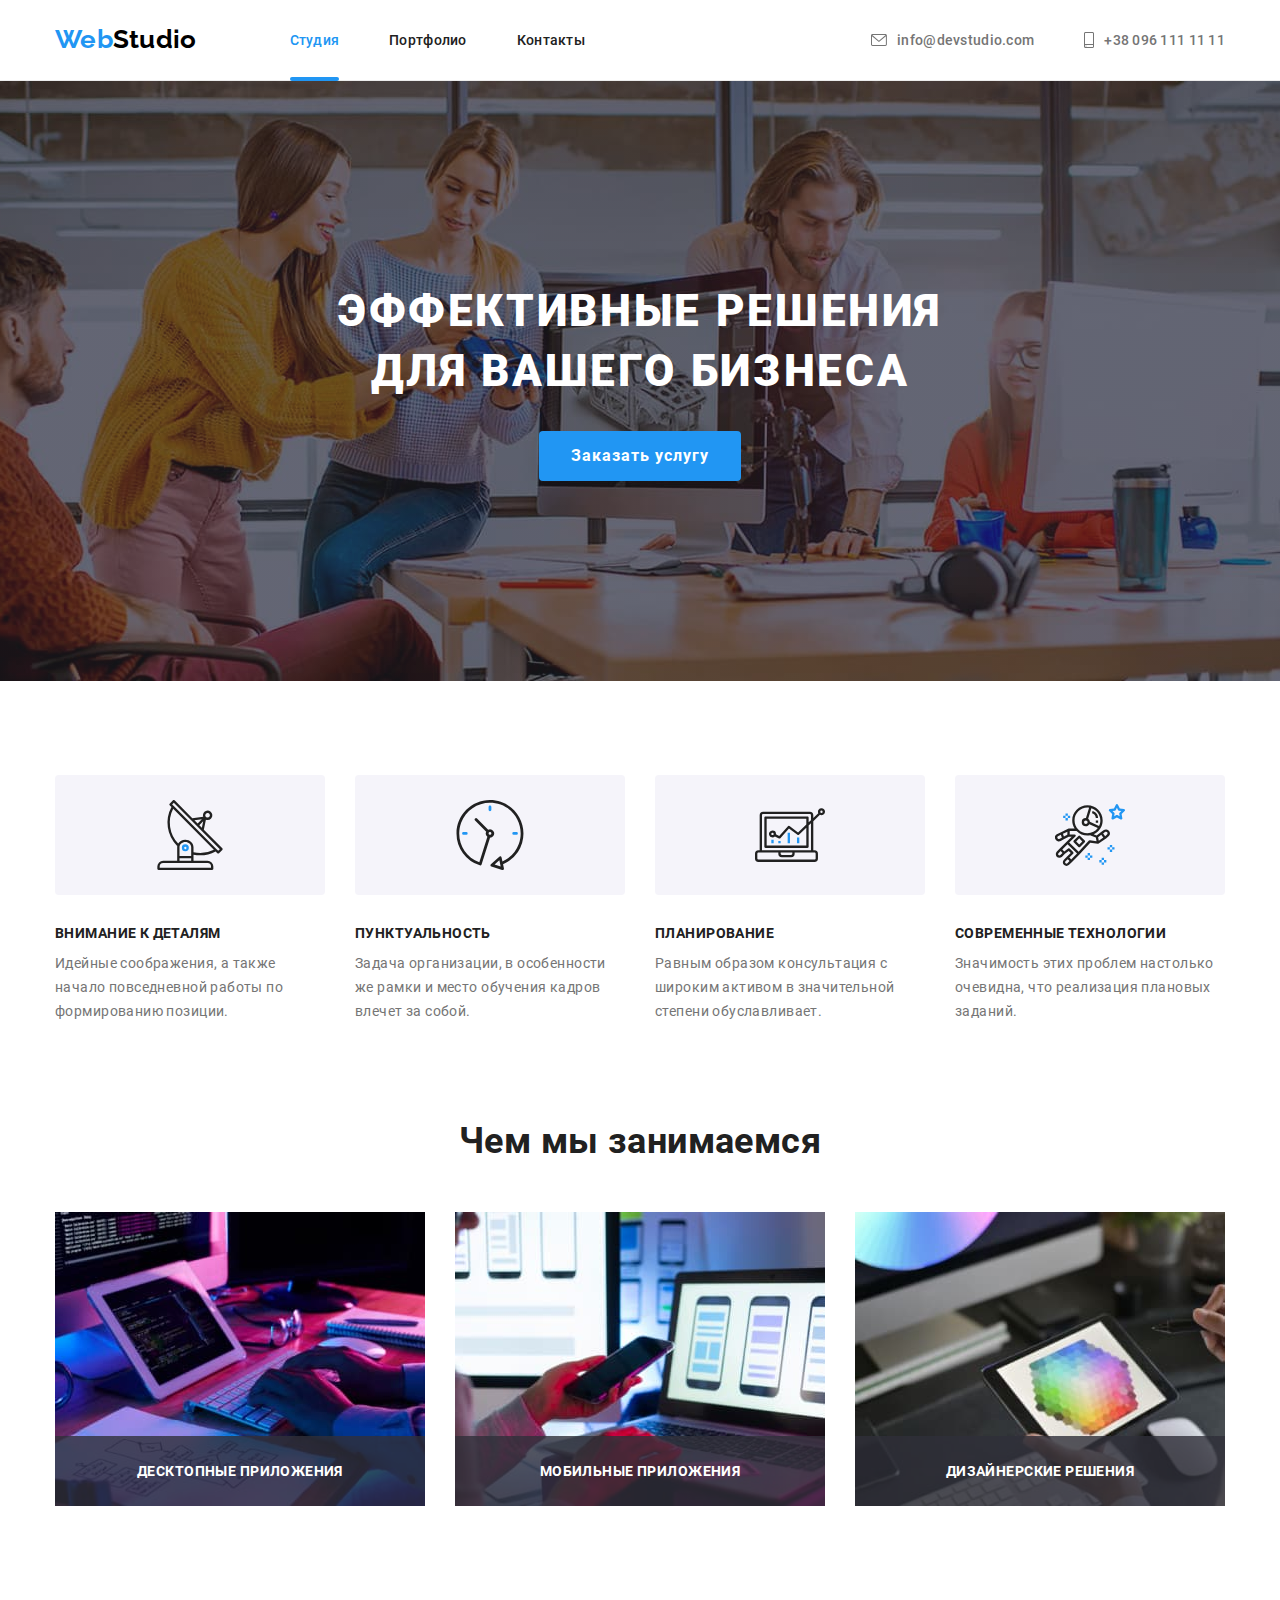
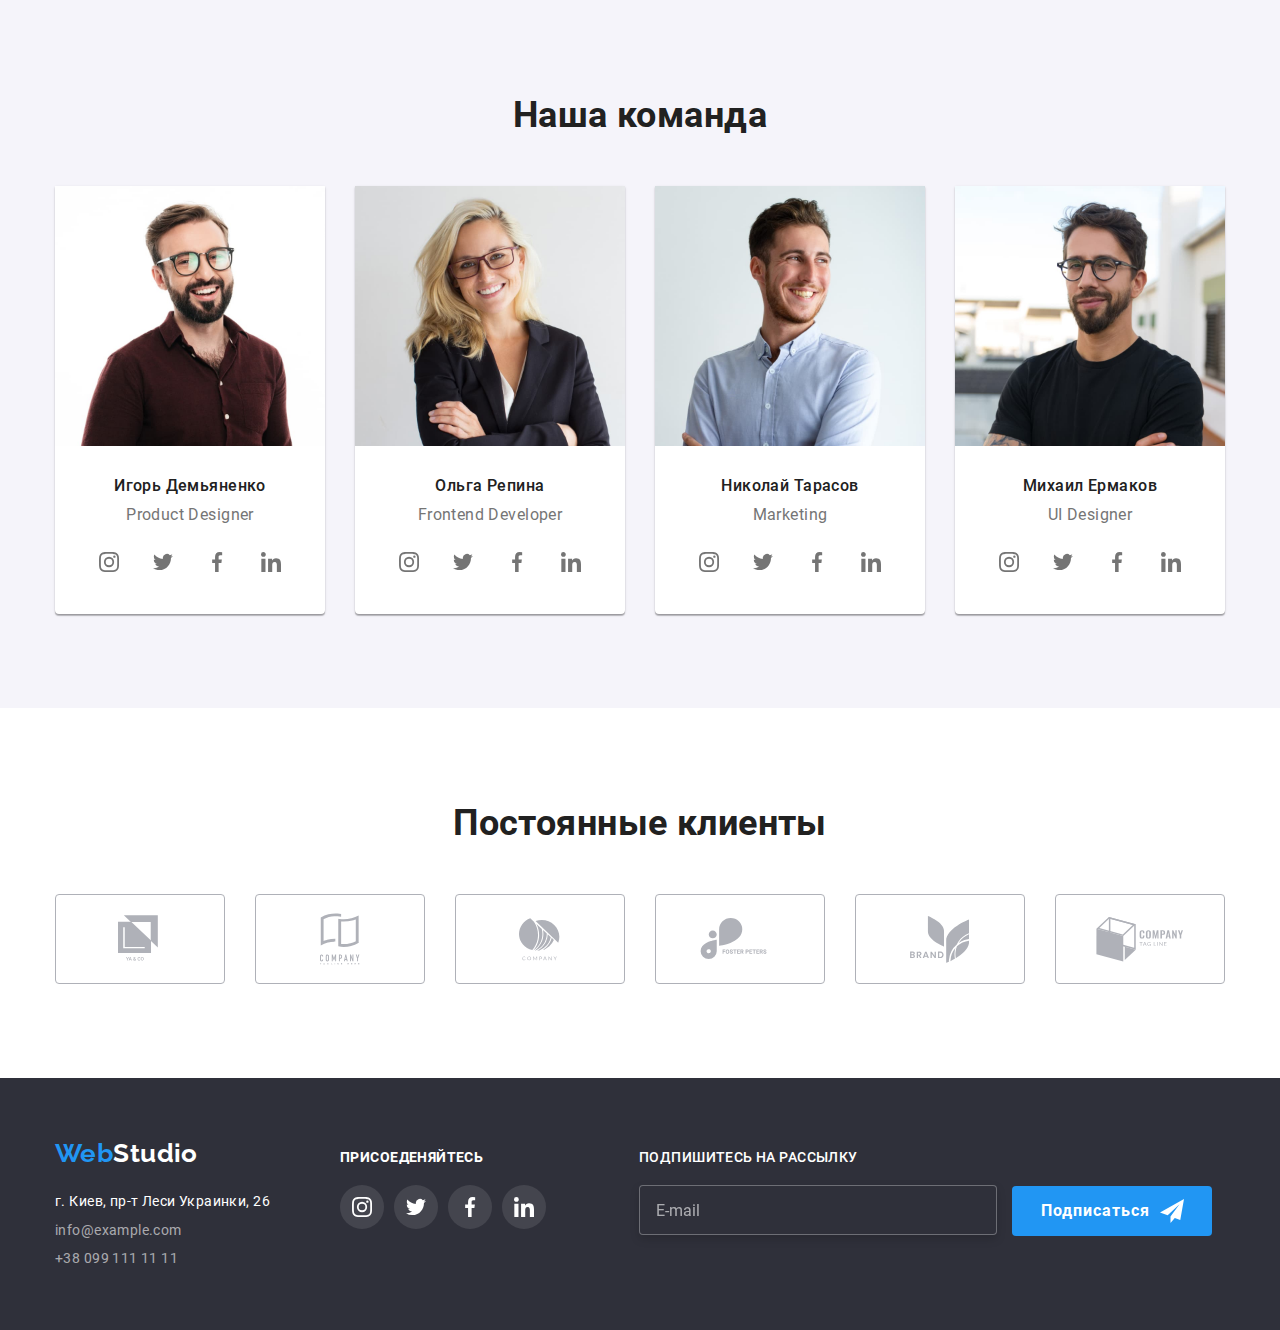
==== commit 9b259120: "Адаптивная верстка" ====
--- a/index.html
+++ b/index.html
@@ -9,7 +9,6 @@
 
   <body class="page">
     <!-- Верхняя линия сайта -->
-
     <header class="menu" id="home-page">
       <div class="menu__box container">
         <!-- Логотип компании -->
--- a/css/main.min.css
+++ b/css/main.min.css
@@ -1,3 +1,3 @@
-/*! modern-normalize v1.0.0 | MIT License | https://github.com/sindresorhus/modern-normalize */*,*::before,*::after{box-sizing:border-box;outline:2px solid red}:root{-moz-tab-size:4;tab-size:4}html{line-height:1.15;-webkit-text-size-adjust:100%}body{margin:0}body{font-family:system-ui,-apple-system,"Segoe UI",Roboto,Helvetica,Arial,sans-serif,"Apple Color Emoji","Segoe UI Emoji"}hr{height:0;color:inherit}abbr[title]{text-decoration:underline dotted}b,strong{font-weight:bolder}code,kbd,samp,pre{font-family:ui-monospace, SFMono-Regular, Consolas, "Liberation Mono", Menlo,- monospace;font-size:1em}small{font-size:80%}sub,sup{font-size:75%;line-height:0;position:relative;vertical-align:baseline}sub{bottom:-0.25em}sup{top:-0.5em}table{text-indent:0;border-color:inherit}button,input,optgroup,select,textarea{font-family:inherit;font-size:100%;line-height:1.15;margin:0}button,select{text-transform:none}button,[type="button"],[type="reset"],[type="submit"]{-webkit-appearance:button}::-moz-focus-inner{border-style:none;padding:0}:-moz-focusring{outline:1px dotted ButtonText}:-moz-ui-invalid{box-shadow:none}legend{padding:0}progress{vertical-align:baseline}::-webkit-inner-spin-button,::-webkit-outer-spin-button{height:auto}[type="search"]{-webkit-appearance:textfield;outline-offset:-2px}::-webkit-search-decoration{-webkit-appearance:none}::-webkit-file-upload-button{-webkit-appearance:button;font:inherit}summary{display:list-item}@font-face{font-family:"Raleway";font-style:normal;font-weight:700;src:url("../fonts/raleway-v17-latin_cyrillic-700.eot");src:local(""),url("../fonts/raleway-v17-latin_cyrillic-700.eot?#iefix") format("embedded-opentype"),url("../fonts/raleway-v17-latin_cyrillic-700.woff2") format("woff2"),url("../fonts/raleway-v17-latin_cyrillic-700.woff") format("woff"),url("../fonts/raleway-v17-latin_cyrillic-700.ttf") format("truetype"),url("../fonts/raleway-v17-latin_cyrillic-700.svg#Raleway") format("svg")}@font-face{font-family:"Roboto";font-style:normal;font-weight:400;src:url("../fonts/roboto-v20-latin_cyrillic-regular.eot");src:local("Roboto"),local("Roboto-Regular"),url("../fonts/roboto-v20-latin_cyrillic-regular.eot?#iefix") format("embedded-opentype"),url("../fonts/roboto-v20-latin_cyrillic-regular.woff2") format("woff2"),url("../fonts/roboto-v20-latin_cyrillic-regular.woff") format("woff"),url("../fonts/roboto-v20-latin_cyrillic-regular.ttf") format("truetype"),url("../fonts/roboto-v20-latin_cyrillic-regular.svg#Roboto") format("svg")}@font-face{font-family:"Roboto";font-style:normal;font-weight:500;src:url("../fonts/roboto-v20-latin_cyrillic-500.eot");src:local("Roboto Medium"),local("Roboto-Medium"),url("../fonts/roboto-v20-latin_cyrillic-500.eot?#iefix") format("embedded-opentype"),url("../fonts/roboto-v20-latin_cyrillic-500.woff2") format("woff2"),url("../fonts/roboto-v20-latin_cyrillic-500.woff") format("woff"),url("../fonts/roboto-v20-latin_cyrillic-500.ttf") format("truetype"),url("../fonts/roboto-v20-latin_cyrillic-500.svg#Roboto") format("svg")}@font-face{font-family:"Roboto";font-style:normal;font-weight:700;src:url("../fonts/roboto-v20-latin_cyrillic-700.eot");src:local("Roboto Bold"),local("Roboto-Bold"),url("../fonts/roboto-v20-latin_cyrillic-700.eot?#iefix") format("embedded-opentype"),url("../fonts/roboto-v20-latin_cyrillic-700.woff2") format("woff2"),url("../fonts/roboto-v20-latin_cyrillic-700.woff") format("woff"),url("../fonts/roboto-v20-latin_cyrillic-700.ttf") format("truetype"),url("../fonts/roboto-v20-latin_cyrillic-700.svg#Roboto") format("svg")}@font-face{font-family:"Roboto";font-style:normal;font-weight:900;src:url("../fonts/roboto-v20-latin_cyrillic-900.eot");src:local("Roboto Black"),local("Roboto-Black"),url("../fonts/roboto-v20-latin_cyrillic-900.eot?#iefix") format("embedded-opentype"),url("../fonts/roboto-v20-latin_cyrillic-900.woff2") format("woff2"),url("../fonts/roboto-v20-latin_cyrillic-900.woff") format("woff"),url("../fonts/roboto-v20-latin_cyrillic-900.ttf") format("truetype"),url("../fonts/roboto-v20-latin_cyrillic-900.svg#Roboto") format("svg")}html{font-size:calc((10 / 16) * 100%)}.page{background-color:#fff;color:#757575;font-family:Roboto, sans-serif;font-style:normal;font-weight:400;font-size:1.4rem;line-height:calc(24 / 14);letter-spacing:0.03em}.list{padding:0;margin:0;list-style:none}.link{text-decoration:none}.visually-hidden{position:absolute;width:1px;height:1px;margin:-1px;border:0;padding:0;white-space:nowrap;clip-path:inset(100%);clip:rect(0 0 0 0);overflow:hidden}.flexbox{display:flex}.container{width:100%;margin-left:auto;margin-right:auto;padding-left:15px;padding-right:15px}@media (min-width: 480px){.container{width:480px}}@media (min-width: 768px){.container{width:768px}}@media (min-width: 1200px){.container{width:1200px}}.logo{display:block;font-size:2.4rem;line-height:calc(28 / 24);color:#000000;font-family:Raleway, sans-serif;font-weight:700}@media (max-width: 767px){.logo{padding-top:16px;padding-bottom:16px}}@media (min-width: 768px){.logo{padding-top:26px;padding-bottom:26px}}@media (min-width: 1200px){.logo{padding-top:24px;padding-bottom:24px;font-size:2.6rem;line-height:calc(31 / 26)}}.logo .link{display:block}.logo__accent{color:#2196f3}.button{font-family:inherit}.menu__button{margin:0;padding:0;border:0;background-color:transparent}@media (max-width: 767px){.menu__button{width:40px;height:40px}}@media (min-width: 768px){.menu__button{display:none}}.menu__button.is-open .menu__icon-close{display:block}.menu__button.is-open .menu__icon-open{display:none}.menu__icon-close{display:none}.menu__button-image{width:24px;height:16px}@media (min-width: 768px){.menu__button-image{display:none}}.menu__button-image:hover,.menu__button-image :focus{fill:#2196f3;cursor:pointer}.banner__button,.modal__form-button,.subscription__button{min-width:200px;height:50px;padding-top:10px;padding-left:32px;padding-right:32px;padding-bottom:10px;border:none;border-radius:4px;background-color:#2196f3;color:#fff;font-weight:700;font-size:1.6rem;line-height:calc(30 / 16);letter-spacing:0.06em;cursor:pointer}.banner__button:hover,.modal__form-button:hover,.subscription__button:hover{background-color:#188ce8}.subscription__button{position:relative;padding-left:29px;text-align:start;transition-property:background-color;transition-duration:250ms;transition-timing-function:cubic-bezier(0.4, 0, 0.2, 1)}.subscription__button::after{position:absolute;top:50%;right:28px;transform:translateY(-50%);display:block;content:"";width:24px;height:24px;background-image:url(../images/svg/icon-send.svg)}.button-close{position:absolute;top:8px;right:8px;display:flex;justify-content:center;align-items:center;width:30px;height:30px;border:1px solid rgba(0,0,0,0.1);border-radius:50%;background-color:#fff;transition-property:fill;transition-duration:250ms;transition-timing-function:cubic-bezier(0.4, 0, 0.2, 1);cursor:pointer}.button-close:hover{fill:#2196f3}.button-close__svg{width:11px;height:11px}.modal__form-button{margin-top:30px;margin-left:auto;margin-right:auto;box-shadow:0px 4px 4px rgba(0,0,0,0.15);transition-property:background-color;transition-duration:250ms;transition-timing-function:cubic-bezier(0.4, 0, 0.2, 1)}.filter__btn{padding:6px 22px;border:transparent;border-radius:4px;background-color:#f5f4fa;color:#212121;font-weight:500;font-size:1.6rem;line-height:calc(26 / 16);letter-spacing:0.03em;cursor:pointer;transition-property:background-color;transition-duration:250ms;transition-timing-function:cubic-bezier(0.4, 0, 0.2, 1)}.filter__btn:hover,.filter__btn:focus,.filter__btn:active{outline-color:transparent;outline-width:0;box-shadow:0px 3px 1px rgba(0,0,0,0.1),0px 1px 2px rgba(0,0,0,0.08),0px 2px 2px rgba(0,0,0,0.12);background-color:#2196f3;color:#fff}.menu{font-weight:500;line-height:calc(16 / 14);letter-spacing:0.02em;border-bottom:1px solid #ececec}.menu__box{position:relative;display:flex;padding-left:15px;padding-right:15px}@media (max-width: 767px){.menu__box{align-items:baseline;justify-content:space-between}}@media (max-width: 767px){.nav{display:none}}@media (min-width: 1200px){.nav{display:flex}}.site-nav{display:flex;margin-left:88px}@media (min-width: 1200px){.site-nav{margin-left:93px}}.site-nav__item{position:relative}.site-nav__item:not(:last-child){margin-right:50px}.site-nav__item .site-nav__link--active::after{position:absolute;width:100%;height:4px;bottom:-1px;display:block;content:"";background-color:#2196f3;border-radius:2px}.site-nav__link{display:block;padding-top:32px;padding-bottom:32px;color:#212121;transition-property:color;transition-duration:250ms;transition-timing-function:cubic-bezier(0.4, 0, 0.2, 1)}.site-nav__link:hover,.site-nav__link:focus{color:#2196f3}.site-nav__link--active{color:#2196f3}@media (max-width: 767px){.communications{display:none}}@media (min-width: 768px){.communications{display:flex;margin-left:84px}}@media screen and (min-width: 768px) and (max-width: 1199px){.communications{flex-direction:column;justify-content:center}}@media (min-width: 1200px){.communications{margin-left:auto}}@media (min-width: 1200px){.communications__item+.communications__item{margin-left:50px}}.communications__link{color:#757575;transition-property:color;transition-duration:250ms;transition-timing-function:cubic-bezier(0.4, 0, 0.2, 1)}@media screen and (min-width: 768px) and (max-width: 1199px){.communications__link{display:block;padding-top:5px;padding-bottom:5px;font-size:1.2rem;line-height:calc(14 / 12)}}@media (min-width: 1200px){.communications__link{display:inline-flex;align-items:center;padding-top:32px;padding-bottom:32px}}.communications__link:hover,.communications__link:focus{color:#2196f3}.communications__link:hover .communications__icon{fill:#2196f3}.communications__icon{margin-right:8px;fill:#757575}@media (min-width: 1200px){.communications__icon{margin-right:10px}}.communications__envelope{width:14px;height:10px}@media (min-width: 1200px){.communications__envelope{width:16px;height:12px}}.communications__smartphone{width:10px;height:14px}@media (min-width: 1200px){.communications__smartphone{height:16px}}@media (max-width: 767px){.menu-mobile{display:none;position:absolute;top:100%;left:0;width:100%;height:393px;background-color:#fff;padding-top:60px;padding-bottom:64px;text-align:center}}@media (max-width: 767px){.menu-mobile.is-open{display:block}}@media (min-width: 768px){.menu-mobile{display:flex}}@media (min-width: 1200px){.menu-mobile{width:100%}}.banner{display:flex;flex-direction:column;justify-content:center;align-items:center;margin-left:auto;margin-right:auto;background-color:#2f303a;background-image:linear-gradient(to right, rgba(47,48,58,0.4), rgba(47,48,58,0.4)),url(../images/banner.jpg);background-position:center}@media (max-width: 480px){.banner{display:block;padding-top:118px;padding-bottom:118px}}@media (min-width: 480px){.banner{max-width:480px;height:400px}}@media (min-width: 768px){.banner{max-width:768px;height:400px}}@media (min-width: 1200px){.banner{max-width:1600px;height:600px}}.banner .container{text-align:center}.banner__title{max-width:360px;margin-top:0;margin-left:auto;margin-right:auto;margin-bottom:30px;color:#fff;font-weight:900;font-size:2.6rem;line-height:calc(42 / 26);letter-spacing:0.06em;text-transform:uppercase}@media (min-width: 1200px){.banner__title{max-width:696px;font-size:4.4rem;line-height:calc(60 / 44)}}.section__title{margin-top:0;margin-bottom:0;color:#212121;font-weight:700;font-size:2.8rem;line-height:calc(33 / 28);text-align:center}@media (min-width: 1200px){.section__title{font-size:3.6rem;line-height:calc(42 / 36)}}.feature{padding:60px 15px}@media (min-width: 1200px){.feature{padding:0 15px}}@media (min-width: 768px){.feature__list{display:flex;flex-wrap:wrap}}@media (min-width: 1200px){.feature__list{display:flex;padding-top:94px}}.feature__title{margin-top:0;margin-bottom:10px;color:#212121;font-weight:700;font-size:1.4rem;line-height:calc(16 / 14);text-transform:uppercase}@media (max-width: 767px){.feature__title{text-align:center}}.feature__item{width:100%}.feature__item:not(:last-child){margin-bottom:30px}@media (min-width: 1200px){.feature__item:not(:last-child){margin-right:30px;margin-bottom:0}}@media (min-width: 768px){.feature__item{width:calc((100% - 15px * 2) / 2)}.feature__item:nth-last-child(2){margin-bottom:0}.feature__item:nth-child(2n){margin-left:30px}}@media (min-width: 1200px){.feature__item{width:calc((100% - 30px * 3) / 4);padding-bottom:3px}.feature__item:nth-child(2n){margin-left:0}}.feature__item::before{display:block;margin-bottom:30px;content:"";height:120px;background-color:#f5f4fa;border-radius:4px;background-repeat:no-repeat;background-position:center}.feature__icon-antenna::before{background-image:url(../images/svg/antenna.svg)}.feature__icon-clock::before{background-image:url(../images/svg/clock.svg)}.feature__icon-diagram::before{background-image:url(../images/svg/diagram.svg)}.feature__icon-astronaut::before{background-image:url(../images/svg/astronaut.svg)}.feature__text{margin-top:0;margin-bottom:0}.practice{display:none;padding-top:94px;padding-bottom:94px}@media (min-width: 1200px){.practice{display:block}}.practice__list{display:flex;margin-top:50px}.practice__box-inside{position:absolute;bottom:0;left:0;display:flex;justify-content:center;align-items:center;width:370px;height:70px;background-color:rgba(47,48,58,0.8)}.practice__image{display:block}.practice__item{position:relative;display:block;width:calc((100% - 30px * 2) / 3)}.practice__item:not(:last-child){margin-right:30px}.practice__text{margin-top:0;margin-bottom:0;font-weight:700;line-height:calc(16 / 14);text-align:center;text-transform:uppercase;color:#fff}.team{background-color:#f5f4fa}.team__box{padding:60px 15px}@media (min-width: 1200px){.team__box{padding-top:94px;padding-bottom:94px}}@media (min-width: 768px){.team__list{display:flex;flex-wrap:wrap}}@media (max-width: 1199px){.team__list{margin-top:30px}}@media (min-width: 1200px){.team__list{margin-top:50px}.team__list>.team__item:not(:last-child){margin-right:30px}}.team__item{display:block;padding-top:30px;text-align:center;box-shadow:0px 1px 3px rgba(0,0,0,0.12),0px 1px 1px rgba(0,0,0,0.14),0px 2px 1px rgba(0,0,0,0.2);border-radius:0px 0px 4px 4px;background-color:#fff}@media (min-width: 768px){.team__item{width:calc((100% - 15px * 2) / 2)}.team__item:nth-child(2n){margin-left:30px}}@media (min-width: 1200px){.team__item{padding-top:0;width:calc((100% - 30px * 3) / 4)}.team__item:nth-child(2n){margin-left:0}}.team__image{display:block}@media (max-width: 1199px){.team__image{width:100%}}.team__text{padding-top:30px;padding-bottom:16px}.team__title{margin-top:0;margin-bottom:10px;color:#212121;font-weight:500;font-size:1.6rem;line-height:1.19}.team__career{margin-top:0;margin-bottom:0;font-size:1.6rem;line-height:calc(19 / 16)}.team-social{display:flex;justify-content:center;align-items:center}.team-social__item{margin-bottom:30px}.team-social__item+.team-social__item{margin-left:10px}.team-social__link{display:inline-flex;justify-content:center;align-items:center;width:44px;height:44px;fill:#757575;border-radius:50%;color:#757575;transition-property:background-color, fill, color;transition-duration:250ms;transition-timing-function:cubic-bezier(0.4, 0, 0.2, 1)}.team-social__link:hover,.team-social__link:focus{background-color:#2196f3;color:#fff;fill:#fff}.team-social__instagram,.team-social__twitter,.team-social__facebook,.team-social__linkedin{width:20px;height:20px}.clients{padding:60px 15px}@media (min-width: 1200px){.clients{padding-top:94px;padding-bottom:94px}}.clients__title{margin-top:0;margin-bottom:30px}@media (min-width: 1200px){.clients__title{margin-bottom:50px}}.clients__list{display:flex;flex-wrap:wrap;justify-content:space-between}.clients__item{display:flex}@media (min-width: 768px){.clients__item{width:calc((100% - 30px * 2) / 3)}}@media (min-width: 1200px){.clients__item{width:calc((100% - 30px * 5) / 6)}}@media screen and (max-width: 767px){.clients__item:not(:nth-last-child(-n+2)){margin-bottom:30px}}@media screen and (min-width: 768px) and (max-width: 1199px){.clients__item:not(:nth-last-child(-n+3)){margin-bottom:30px}}@media (min-width: 1200px){.clients__item+.clients__item{margin-left:30px}}.clients__item:nth-child(1) .clients__company{width:44px;height:49px}.clients__item:nth-child(2) .clients__company{width:40px;height:52px}.clients__item:nth-child(3) .clients__company{width:41px;height:43px}.clients__item:nth-child(4) .clients__company{width:80px;height:42px}.clients__item:nth-child(5) .clients__company{width:59px;height:47px}.clients__item:nth-child(6) .clients__company{width:88px;height:45px}.client-icon{fill:#afb1b8;transition-property:fill;transition-duration:250ms;transition-timing-function:cubic-bezier(0.4, 0, 0.2, 1)}.clients__link{display:inline-flex;justify-content:center;align-items:center;width:210px;height:90px;border:1px solid #afb1b8;border-radius:4px;transition-property:border-color;transition-duration:250ms;transition-timing-function:cubic-bezier(0.4, 0, 0.2, 1)}@media (min-width: 768px){.clients__link{width:226px}}@media (min-width: 1200px){.clients__link{width:170px}}.clients__link:hover{border:1px solid #2196f3}.clients__link:hover .client-icon{fill:#2196f3}.footer{padding-top:60px;padding-bottom:60px;background-color:#2f303a;color:#ffffff}.footer .logo{display:block;padding-top:0;padding-bottom:0;margin-bottom:20px}.footer__box{display:flex;flex-direction:column;align-items:center}@media (min-width: 768px){.footer__box{flex-direction:row}}@media (min-width: 768px) and (max-width: 1199px){.footer__box{flex-wrap:wrap;align-items:baseline}}@media (min-width: 1200px){.footer__box{align-items:baseline}}@media (min-width: 768px) and (max-width: 1199px){.subscription{margin-top:60px;margin-left:25%}}@media (max-width: 1199px){.subscription{text-align:center}}.subscription__title{margin-top:0;margin-bottom:20px;font-weight:500;font-size:1.4rem;line-height:calc(16 / 14);text-transform:uppercase}.subscription__input{width:358px;height:50px;padding-top:13px;padding-left:16px;padding-bottom:13px;border:1px solid rgba(255,255,255,0.3);filter:drop-shadow(0px 4px 4px rgba(0,0,0,0.15));border-radius:4px;background-color:#2f303a;font-size:1.6rem;line-height:calc(20 / 16);color:#fff}@media (max-width: 1199px){.subscription__input{display:block;margin-bottom:20px}}@media (min-width: 1200px){.subscription__input{margin-right:12px}}.subscription__input::placeholder{font-size:1.6rem;line-height:calc(20 / 16);color:rgba(255,255,255,0.6)}.subscription__input:not(:placeholder-shown):focus:invalid{outline-color:red}.main-address{max-width:231px}@media (min-width: 768px) and (max-width: 1199px){.main-address{margin-right:165px;margin-left:61px}}@media (max-width: 1199px){.main-address{text-align:center}}@media (min-width: 1200px){.main-address{margin-right:70px}}.main-address__text{margin-top:0;margin-bottom:0;color:#ffffff}.address{font-style:normal}.address__link{color:rgba(255,255,255,0.6);transition-property:color;transition-duration:250ms;transition-timing-function:cubic-bezier(0.4, 0, 0.2, 1)}.address__link:hover,.address__link:focus{color:#2196f3}.address__item+.address__item{margin-top:3.5px}@media (min-width: 1200px){.address__item+.address__item{margin-top:4.5px}}.address__text{margin-top:0;margin-bottom:0}@media (max-width: 767px){.social{margin-top:60px;margin-bottom:60px}}@media (max-width: 1199px){.social{text-align:center}}@media (min-width: 1200px){.social{margin-right:93px}}.social__title{margin-top:0;margin-bottom:20px;color:#fff;font-weight:700;font-size:1.4rem;line-height:calc(16 / 14);text-transform:uppercase}.social__list{display:flex}.social__item{height:44px}.social__item+.social__item{margin-left:10px}.social__link{display:inline-block;width:44px;height:44px;border-radius:50%;background-color:rgba(255,255,255,0.1);background-repeat:no-repeat;background-position:center;transition-property:background-color;transition-duration:250ms;transition-timing-function:cubic-bezier(0.4, 0, 0.2, 1)}.social__link:hover,.social__link:focus{background-color:#2196f3}.social__instagram-link{background-image:url(../images/svg/instagram.svg)}.social__twitter-link{background-image:url(../images/svg/twitter.svg)}.social__facebook-link{background-image:url(../images/svg/facebook.svg)}.social__linkedin-link{background-image:url(../images/svg/linkedin.svg)}.filter{padding-top:60px;padding-bottom:60px}@media (min-width: 1200px){.filter{padding-top:94px;padding-bottom:94px}}.filter__button{display:flex}@media (max-width: 767px){.filter__button{flex-wrap:wrap}}@media (min-width: 768px){.filter__button{justify-content:center}}.filter__item{display:block}.filter__item:not(:last-child){margin-right:8px}@media (max-width: 767px){.filter__item{margin-bottom:15px}}.catalog{padding-top:35px}@media screen and (min-width: 768px) and (max-width: 1199px){.catalog{padding-top:30px}}@media (min-width: 1200px){.catalog{padding-top:50px}}.catalog__list{display:flex;flex-wrap:wrap}.catalog__image{display:block}@media (max-width: 767px){.catalog__image{width:100%;height:294px}}.catalog__item{display:inline-block;width:100%;background-color:#fff}.catalog__item:not(:last-child){margin-bottom:30px}@media screen and (min-width: 768px) and (max-width: 1199px){.catalog__item{width:calc((100% - 30px) / 2)}.catalog__item:nth-child(2n+1){margin-right:30px}}@media (min-width: 1200px){.catalog__item{margin-right:30px;width:calc((100% - 30px * 2) / 3)}.catalog__item:nth-child(3n){margin-right:0}.catalog__item:nth-last-child(-n+3){margin-bottom:0}}.catalog__item:hover .catalog__text{box-shadow:0px 1px 1px rgba(0,0,0,0.12),0px 4px 4px rgba(0,0,0,0.06),1px 4px 6px rgba(0,0,0,0.16)}.catalog__item:hover .catalog__description-pullout{transform:translateY(-100%);opacity:1}.catalog__description{position:relative;overflow:hidden}.catalog__description-pullout{position:absolute;bottom:-100%;left:0;width:100%;height:100%;padding:63px 24px;background:rgba(33,150,243,0.9);transition-property:transform;transition-duration:250ms;transition-timing-function:cubic-bezier(0.4, 0, 0.2, 1);opacity:0}.catalog__description-text{margin-top:0;margin-bottom:0;font-size:1.8rem;line-height:calc(28 / 18);color:#fff}.catalog__text{padding-top:20px;padding-left:23px;padding-right:23px;padding-bottom:20px;border-left:1px solid #eee;border-right:1px solid #eee;border-bottom:1px solid #eee}.catalog__title{margin-top:0;margin-bottom:4px;color:#212121;font-weight:700;font-size:1.8rem;line-height:calc(36 / 18);letter-spacing:0.06em}.catalog__project{margin-top:0;margin-bottom:0;color:#757575;font-size:1.6rem;line-height:calc(30 / 16)}.backdrop.is-hidden{visibility:hidden;opacity:0;pointer-events:none;transition:600ms linear 0.7s}.backdrop{position:fixed;top:0;left:0;width:100%;height:100%;background-color:rgba(0,0,0,0.2)}.is-hidden .modal{top:25%;transform:translate(-150%, -100%) scale(0.1)}.modal{position:absolute;left:50%;top:50%;display:flex;flex-direction:column;justify-content:space-between;padding:40px 40px;transform:translate(-50%, -50%) scale(1);background:#ffffff;box-shadow:0px 1px 3px rgba(0,0,0,0.12),0px 1px 1px rgba(0,0,0,0.14),0px 2px 1px rgba(0,0,0,0.2);border-radius:4px;transition:transform 300ms linear, scale 500ms linear}@media (max-width: 1199px){.modal{width:450px;height:609px}}@media (min-width: 1200px){.modal{width:528px;height:581px}}.modal__title{margin-top:0;margin-bottom:12px;font-weight:500;font-size:2rem;line-height:calc(30 / 20);text-align:center;color:#212121}@media (min-width: 1200px){.modal__title{line-height:calc(23 / 20)}}.modal__form{display:flex;flex-direction:column}.modal__form-field{position:relative;display:block}.modal__form-field+.modal__form-field{margin-top:10px}.modal__form-label{display:block;margin-bottom:4px;font-size:1.2rem;line-height:calc(14 / 12);letter-spacing:0.01em;color:#757575}.modal__form-input{width:100%;height:40px;padding-left:42px;border:1px solid rgba(33,33,33,0.2);border-radius:4px;transition-property:outline-color, fill;transition-duration:250ms;transition-timing-function:cubic-bezier(0.4, 0, 0.2, 1)}.modal__form-input::placeholder{color:#ffffff}.modal__form-input:not(:placeholder-shown):focus:valid{outline-color:#2196f3;fill:#2196f3}.modal__form-input:not(:placeholder-shown):focus:valid ~ .modal__form-icon{outline-color:#2196f3;fill:#2196f3}.modal__form-input:not(:placeholder-shown):focus:invalid{outline-color:#ff0000;fill:#ff0000}.modal__form-input:not(:placeholder-shown):focus:invalid ~ .modal__form-icon{outline-color:#ff0000;fill:#ff0000}.modal__form-input:focus,.modal__form-input:focus+.modal__form-icon{outline-color:#2196f3;fill:#2196f3}.modal__form-input.modal__form-textarea::placeholder{color:rgba(117,117,117,0.5)}.modal__form-textarea{display:block;height:120px;padding:12px 16px;resize:none;font-size:1.4rem;line-height:calc(16 / 14);letter-spacing:0.01em}.modal__form-checkbox{display:flex;justify-content:space-evenly;align-items:center;margin-top:20px}@media (max-width: 1199px){.modal__form-checkbox{font-size:1.2rem;line-height:calc(14 / 12)}}.modal__checkbox-icon{display:inline-block;width:16px;height:15px;border:2px solid #212121;border-radius:2px;transition-property:background-color, border-color;transition-duration:250ms;transition-timing-function:cubic-bezier(0.4, 0, 0.2, 1)}.modal__form-checkbox-input:checked+.modal__checkbox-icon{background-origin:border-box;background-image:url(../images/svg/icon-check.svg);background-size:contain;background-color:#2196f3;border-color:#2196f3;border-radius:2px}.modal__form-checkbox-text{margin-top:0;margin-bottom:0;color:#757575}.modal__form-checkbox-link{display:block;color:#2196f3;text-decoration-line:underline}.modal__form-icon{position:absolute;top:50%;left:12px;width:18px;height:18px}
+/*! modern-normalize v1.0.0 | MIT License | https://github.com/sindresorhus/modern-normalize */*,*::before,*::after{box-sizing:border-box}:root{-moz-tab-size:4;tab-size:4}html{line-height:1.15;-webkit-text-size-adjust:100%}body{margin:0}body{font-family:system-ui,-apple-system,"Segoe UI",Roboto,Helvetica,Arial,sans-serif,"Apple Color Emoji","Segoe UI Emoji"}hr{height:0;color:inherit}abbr[title]{text-decoration:underline dotted}b,strong{font-weight:bolder}code,kbd,samp,pre{font-family:ui-monospace, SFMono-Regular, Consolas, "Liberation Mono", Menlo,+ monospace;font-size:1em}small{font-size:80%}sub,sup{font-size:75%;line-height:0;position:relative;vertical-align:baseline}sub{bottom:-0.25em}sup{top:-0.5em}table{text-indent:0;border-color:inherit}button,input,optgroup,select,textarea{font-family:inherit;font-size:100%;line-height:1.15;margin:0}button,select{text-transform:none}button,[type="button"],[type="reset"],[type="submit"]{-webkit-appearance:button}::-moz-focus-inner{border-style:none;padding:0}:-moz-focusring{outline:1px dotted ButtonText}:-moz-ui-invalid{box-shadow:none}legend{padding:0}progress{vertical-align:baseline}::-webkit-inner-spin-button,::-webkit-outer-spin-button{height:auto}[type="search"]{-webkit-appearance:textfield;outline-offset:-2px}::-webkit-search-decoration{-webkit-appearance:none}::-webkit-file-upload-button{-webkit-appearance:button;font:inherit}summary{display:list-item}@font-face{font-family:"Raleway";font-style:normal;font-weight:700;src:url("../fonts/raleway-v17-latin_cyrillic-700.eot");src:local(""),url("../fonts/raleway-v17-latin_cyrillic-700.eot?#iefix") format("embedded-opentype"),url("../fonts/raleway-v17-latin_cyrillic-700.woff2") format("woff2"),url("../fonts/raleway-v17-latin_cyrillic-700.woff") format("woff"),url("../fonts/raleway-v17-latin_cyrillic-700.ttf") format("truetype"),url("../fonts/raleway-v17-latin_cyrillic-700.svg#Raleway") format("svg")}@font-face{font-family:"Roboto";font-style:normal;font-weight:400;src:url("../fonts/roboto-v20-latin_cyrillic-regular.eot");src:local("Roboto"),local("Roboto-Regular"),url("../fonts/roboto-v20-latin_cyrillic-regular.eot?#iefix") format("embedded-opentype"),url("../fonts/roboto-v20-latin_cyrillic-regular.woff2") format("woff2"),url("../fonts/roboto-v20-latin_cyrillic-regular.woff") format("woff"),url("../fonts/roboto-v20-latin_cyrillic-regular.ttf") format("truetype"),url("../fonts/roboto-v20-latin_cyrillic-regular.svg#Roboto") format("svg")}@font-face{font-family:"Roboto";font-style:normal;font-weight:500;src:url("../fonts/roboto-v20-latin_cyrillic-500.eot");src:local("Roboto Medium"),local("Roboto-Medium"),url("../fonts/roboto-v20-latin_cyrillic-500.eot?#iefix") format("embedded-opentype"),url("../fonts/roboto-v20-latin_cyrillic-500.woff2") format("woff2"),url("../fonts/roboto-v20-latin_cyrillic-500.woff") format("woff"),url("../fonts/roboto-v20-latin_cyrillic-500.ttf") format("truetype"),url("../fonts/roboto-v20-latin_cyrillic-500.svg#Roboto") format("svg")}@font-face{font-family:"Roboto";font-style:normal;font-weight:700;src:url("../fonts/roboto-v20-latin_cyrillic-700.eot");src:local("Roboto Bold"),local("Roboto-Bold"),url("../fonts/roboto-v20-latin_cyrillic-700.eot?#iefix") format("embedded-opentype"),url("../fonts/roboto-v20-latin_cyrillic-700.woff2") format("woff2"),url("../fonts/roboto-v20-latin_cyrillic-700.woff") format("woff"),url("../fonts/roboto-v20-latin_cyrillic-700.ttf") format("truetype"),url("../fonts/roboto-v20-latin_cyrillic-700.svg#Roboto") format("svg")}@font-face{font-family:"Roboto";font-style:normal;font-weight:900;src:url("../fonts/roboto-v20-latin_cyrillic-900.eot");src:local("Roboto Black"),local("Roboto-Black"),url("../fonts/roboto-v20-latin_cyrillic-900.eot?#iefix") format("embedded-opentype"),url("../fonts/roboto-v20-latin_cyrillic-900.woff2") format("woff2"),url("../fonts/roboto-v20-latin_cyrillic-900.woff") format("woff"),url("../fonts/roboto-v20-latin_cyrillic-900.ttf") format("truetype"),url("../fonts/roboto-v20-latin_cyrillic-900.svg#Roboto") format("svg")}html{font-size:calc((10 / 16) * 100%)}.page{background-color:#fff;color:#757575;font-family:Roboto, sans-serif;font-style:normal;font-weight:400;font-size:1.4rem;line-height:calc(24 / 14);letter-spacing:0.03em}.list{padding:0;margin:0;list-style:none}.link{text-decoration:none}.visually-hidden{position:absolute;width:1px;height:1px;margin:-1px;border:0;padding:0;white-space:nowrap;clip-path:inset(100%);clip:rect(0 0 0 0);overflow:hidden}.flexbox{display:flex}.container{width:100%;margin-left:auto;margin-right:auto;padding-left:15px;padding-right:15px}@media (min-width: 480px){.container{width:480px}}@media (min-width: 768px){.container{width:768px}}@media (min-width: 1200px){.container{width:1200px}}.logo{display:block;font-size:2.4rem;line-height:calc(28 / 24);color:#000000;font-family:Raleway, sans-serif;font-weight:700}@media (max-width: 767px){.logo{padding-top:16px;padding-bottom:16px}}@media (min-width: 768px){.logo{padding-top:26px;padding-bottom:26px}}@media (min-width: 1200px){.logo{padding-top:24px;padding-bottom:24px;font-size:2.6rem;line-height:calc(31 / 26)}}.logo .link{display:block}.logo__accent{color:#2196f3}.button{font-family:inherit}.menu__button{margin:0;padding:0;border:0;background-color:transparent}@media (max-width: 767px){.menu__button{width:40px;height:40px}}@media (min-width: 768px){.menu__button{display:none}}.menu__button.is-open .menu__icon-close{display:block}.menu__button.is-open .menu__icon-open{display:none}.menu__icon-close{display:none}.menu__button-image{width:24px;height:16px;fill:#212121;transition-property:fill;transition-duration:250ms;transition-timing-function:cubic-bezier(0.4, 0, 0.2, 1)}@media (min-width: 768px){.menu__button-image{display:none}}.menu__button-image:hover,.menu__button-image :focus{fill:#2196f3;cursor:pointer}.banner__button,.modal__form-button,.subscription__button{min-width:200px;height:50px;padding-top:10px;padding-left:32px;padding-right:32px;padding-bottom:10px;border:none;border-radius:4px;background-color:#2196f3;color:#fff;font-weight:700;font-size:1.6rem;line-height:calc(30 / 16);letter-spacing:0.06em;cursor:pointer}.banner__button:hover,.modal__form-button:hover,.subscription__button:hover{background-color:#188ce8}.subscription__button{position:relative;padding-left:29px;text-align:start;transition-property:background-color;transition-duration:250ms;transition-timing-function:cubic-bezier(0.4, 0, 0.2, 1)}.subscription__button::after{position:absolute;top:50%;right:28px;transform:translateY(-50%);display:block;content:"";width:24px;height:24px;background-image:url(../images/svg/icon-send.svg)}.button-close{position:absolute;top:8px;right:8px;display:flex;justify-content:center;align-items:center;width:30px;height:30px;border:1px solid rgba(0,0,0,0.1);border-radius:50%;background-color:#fff;transition-property:fill;transition-duration:250ms;transition-timing-function:cubic-bezier(0.4, 0, 0.2, 1);cursor:pointer}.button-close:hover{fill:#2196f3}.button-close__svg{width:11px;height:11px}.modal__form-button{margin-top:30px;margin-left:auto;margin-right:auto;box-shadow:0px 4px 4px rgba(0,0,0,0.15);transition-property:background-color;transition-duration:250ms;transition-timing-function:cubic-bezier(0.4, 0, 0.2, 1)}.filter__btn{padding:6px 22px;border:transparent;border-radius:4px;background-color:#f5f4fa;color:#212121;font-weight:500;font-size:1.6rem;line-height:calc(26 / 16);letter-spacing:0.03em;cursor:pointer;transition-property:background-color;transition-duration:250ms;transition-timing-function:cubic-bezier(0.4, 0, 0.2, 1)}.filter__btn:hover,.filter__btn:focus,.filter__btn:active{outline-color:transparent;outline-width:0;box-shadow:0px 3px 1px rgba(0,0,0,0.1),0px 1px 2px rgba(0,0,0,0.08),0px 2px 2px rgba(0,0,0,0.12);background-color:#2196f3;color:#fff}.menu{font-weight:500;line-height:calc(16 / 14);letter-spacing:0.02em;border-bottom:1px solid #ececec}@media (max-width: 767px){.menu{font-size:1.8rem;line-height:calc(21 / 18)}}.menu__box{position:relative;display:flex;padding-left:15px;padding-right:15px}@media (max-width: 767px){.menu__box{align-items:baseline;justify-content:space-between}}@media (min-width: 1200px){.nav{display:flex}}.site-nav{display:flex;flex-direction:column;align-items:center}@media (max-width: 767px){.site-nav{margin-bottom:48px}}@media (min-width: 768px){.site-nav{flex-direction:row;margin-left:88px}}@media (min-width: 1200px){.site-nav{margin-left:93px}}.site-nav__item{position:relative}@media (max-width: 767px){.site-nav__item:not(:last-child){margin-bottom:16px}}@media (min-width: 768px){.site-nav__item:not(:last-child){margin-right:50px}}.site-nav__item .site-nav__link--active::after{position:absolute;width:100%;height:4px;bottom:-1px;display:block;content:"";background-color:#2196f3;border-radius:2px}.site-nav__link{display:block;padding-top:32px;padding-bottom:32px;color:#212121;transition-property:color;transition-duration:250ms;transition-timing-function:cubic-bezier(0.4, 0, 0.2, 1)}@media (max-width: 767px){.site-nav__link{padding-top:12px;padding-bottom:12px}}.site-nav__link:hover,.site-nav__link:focus{color:#2196f3}.site-nav__link--active{color:#2196f3}@media (min-width: 768px){.communications{display:flex;margin-left:84px}}@media screen and (min-width: 768px) and (max-width: 1199px){.communications{flex-direction:column;justify-content:center}}@media (min-width: 1200px){.communications{margin-left:auto}}@media (max-width: 767px){.communications__item+.communications__item{margin-top:12px}}@media (min-width: 1200px){.communications__item+.communications__item{margin-left:50px}}.communications__link{color:#757575;transition-property:color;transition-duration:250ms;transition-timing-function:cubic-bezier(0.4, 0, 0.2, 1)}@media screen and (min-width: 768px) and (max-width: 1199px){.communications__link{display:block;padding-top:5px;padding-bottom:5px;font-size:1.2rem;line-height:calc(14 / 12)}}@media (min-width: 1200px){.communications__link{display:inline-flex;align-items:center;padding-top:32px;padding-bottom:32px}}.communications__link:hover,.communications__link:focus{color:#2196f3}.communications__link:hover .communications__icon{fill:#2196f3}.communications__icon{margin-right:8px;fill:#757575}@media (min-width: 1200px){.communications__icon{margin-right:10px}}.communications__envelope{width:14px;height:10px}@media (min-width: 1200px){.communications__envelope{width:16px;height:12px}}.communications__smartphone{width:10px;height:14px}@media (min-width: 1200px){.communications__smartphone{height:16px}}@media (max-width: 767px){.menu-mobile{display:none;position:absolute;top:101%;left:0;z-index:1;width:100%;height:393px;background-color:#fff;padding-top:48px;padding-bottom:64px;text-align:center}}@media (max-width: 767px){.menu-mobile.is-open{display:block}}@media (min-width: 768px){.menu-mobile{display:flex}}@media (min-width: 1200px){.menu-mobile{width:100%}}.banner{display:flex;flex-direction:column;justify-content:center;align-items:center;margin-left:auto;margin-right:auto;background-color:#2f303a;background-image:linear-gradient(to right, rgba(47,48,58,0.4), rgba(47,48,58,0.4)),url(../images/banner.jpg);background-position:center}@media (max-width: 480px){.banner{display:block;padding-top:118px;padding-bottom:118px}}@media (min-width: 480px){.banner{max-width:480px;height:400px}}@media (min-width: 768px){.banner{max-width:768px;height:400px}}@media (min-width: 1200px){.banner{max-width:1600px;height:600px}}.banner .container{text-align:center}.banner__title{max-width:360px;margin-top:0;margin-left:auto;margin-right:auto;margin-bottom:30px;color:#fff;font-weight:900;font-size:2.6rem;line-height:calc(42 / 26);letter-spacing:0.06em;text-transform:uppercase}@media (min-width: 1200px){.banner__title{max-width:696px;font-size:4.4rem;line-height:calc(60 / 44)}}.section__title{margin-top:0;margin-bottom:0;color:#212121;font-weight:700;font-size:2.8rem;line-height:calc(33 / 28);text-align:center}@media (min-width: 1200px){.section__title{font-size:3.6rem;line-height:calc(42 / 36)}}.feature{padding:60px 15px}@media (min-width: 1200px){.feature{padding:0 15px}}@media (min-width: 768px){.feature__list{display:flex;flex-wrap:wrap}}@media (min-width: 1200px){.feature__list{display:flex;padding-top:94px}}.feature__title{margin-top:0;margin-bottom:10px;color:#212121;font-weight:700;font-size:1.4rem;line-height:calc(16 / 14);text-transform:uppercase}@media (max-width: 767px){.feature__title{text-align:center}}.feature__item{width:100%}.feature__item:not(:last-child){margin-bottom:30px}@media (min-width: 1200px){.feature__item:not(:last-child){margin-right:30px;margin-bottom:0}}@media (min-width: 768px){.feature__item{width:calc((100% - 15px * 2) / 2)}.feature__item:nth-last-child(2){margin-bottom:0}.feature__item:nth-child(2n){margin-left:30px}}@media (min-width: 1200px){.feature__item{width:calc((100% - 30px * 3) / 4);padding-bottom:3px}.feature__item:nth-child(2n){margin-left:0}}.feature__item::before{display:block;margin-bottom:30px;content:"";height:120px;background-color:#f5f4fa;border-radius:4px;background-repeat:no-repeat;background-position:center}.feature__icon-antenna::before{background-image:url(../images/svg/antenna.svg)}.feature__icon-clock::before{background-image:url(../images/svg/clock.svg)}.feature__icon-diagram::before{background-image:url(../images/svg/diagram.svg)}.feature__icon-astronaut::before{background-image:url(../images/svg/astronaut.svg)}.feature__text{margin-top:0;margin-bottom:0}.practice{display:none;padding-top:94px;padding-bottom:94px}@media (min-width: 1200px){.practice{display:block}}.practice__list{display:flex;margin-top:50px}.practice__box-inside{position:absolute;bottom:0;left:0;display:flex;justify-content:center;align-items:center;width:370px;height:70px;background-color:rgba(47,48,58,0.8)}.practice__image{display:block}.practice__item{position:relative;display:block;width:calc((100% - 30px * 2) / 3)}.practice__item:not(:last-child){margin-right:30px}.practice__text{margin-top:0;margin-bottom:0;font-weight:700;line-height:calc(16 / 14);text-align:center;text-transform:uppercase;color:#fff}.team{background-color:#f5f4fa}.team__box{padding:60px 15px}@media (min-width: 1200px){.team__box{padding-top:94px;padding-bottom:94px}}@media (min-width: 768px){.team__list{display:flex;flex-wrap:wrap}}@media (min-width: 1200px){.team__list{margin-top:20px}.team__list>.team__item:not(:last-child){margin-right:30px}}.team__item{display:block;margin-top:30px;text-align:center;box-shadow:0px 1px 3px rgba(0,0,0,0.12),0px 1px 1px rgba(0,0,0,0.14),0px 2px 1px rgba(0,0,0,0.2);border-radius:0px 0px 4px 4px;background-color:#fff}@media (min-width: 768px){.team__item{width:calc((100% - 15px * 2) / 2)}.team__item:nth-child(2n){margin-left:30px}}@media (min-width: 1200px){.team__item{padding-top:0;width:calc((100% - 30px * 3) / 4)}.team__item:nth-child(2n){margin-left:0}}.team__image{display:block}@media (max-width: 1199px){.team__image{width:100%}}.team__text{padding-top:30px;padding-bottom:16px}.team__title{margin-top:0;margin-bottom:10px;color:#212121;font-weight:500;font-size:1.6rem;line-height:1.19}.team__career{margin-top:0;margin-bottom:0;font-size:1.6rem;line-height:calc(19 / 16)}.team-social{display:flex;justify-content:center;align-items:center}.team-social__item{margin-bottom:30px}.team-social__item+.team-social__item{margin-left:10px}.team-social__link{display:inline-flex;justify-content:center;align-items:center;width:44px;height:44px;fill:#757575;border-radius:50%;color:#757575;transition-property:background-color, fill, color;transition-duration:250ms;transition-timing-function:cubic-bezier(0.4, 0, 0.2, 1)}.team-social__link:hover,.team-social__link:focus{background-color:#2196f3;color:#fff;fill:#fff}.team-social__instagram,.team-social__twitter,.team-social__facebook,.team-social__linkedin{width:20px;height:20px}.clients{padding:60px 15px}@media (min-width: 1200px){.clients{padding-top:94px;padding-bottom:94px}}.clients__title{margin-top:0;margin-bottom:30px}@media (min-width: 1200px){.clients__title{margin-bottom:50px}}.clients__list{display:flex;flex-wrap:wrap;justify-content:space-between}@media (min-width: 480px){.clients__list{margin:-15px}}.clients__item{display:flex}@media (min-width: 480px){.clients__item{margin:15px}}@media (min-width: 768px){.clients__item{width:calc((100% - 30px * 3) / 3)}}@media (min-width: 1200px){.clients__item{width:calc((100% - 30px * 6) / 6)}}.clients__item:nth-child(1) .clients__company{width:44px;height:49px}.clients__item:nth-child(2) .clients__company{width:40px;height:52px}.clients__item:nth-child(3) .clients__company{width:41px;height:43px}.clients__item:nth-child(4) .clients__company{width:80px;height:42px}.clients__item:nth-child(5) .clients__company{width:59px;height:47px}.clients__item:nth-child(6) .clients__company{width:88px;height:45px}.client-icon{fill:#afb1b8;transition-property:fill;transition-duration:250ms;transition-timing-function:cubic-bezier(0.4, 0, 0.2, 1)}.clients__link{display:inline-flex;justify-content:center;align-items:center;width:210px;height:90px;border:1px solid #afb1b8;border-radius:4px;transition-property:border-color;transition-duration:250ms;transition-timing-function:cubic-bezier(0.4, 0, 0.2, 1)}@media (min-width: 768px){.clients__link{width:226px}}@media (min-width: 1200px){.clients__link{width:170px}}.clients__link:hover{border:1px solid #2196f3}.clients__link:hover .client-icon{fill:#2196f3}.footer{padding-top:60px;padding-bottom:60px;background-color:#2f303a;color:#ffffff}.footer .logo{display:block;padding-top:0;padding-bottom:0;margin-bottom:20px}.footer__box{display:flex;flex-direction:column;align-items:center}@media (min-width: 768px){.footer__box{flex-direction:row}}@media (min-width: 768px) and (max-width: 1199px){.footer__box{flex-wrap:wrap;align-items:baseline}}@media (min-width: 1200px){.footer__box{align-items:baseline}}@media (min-width: 768px) and (max-width: 1199px){.subscription{margin-top:60px;margin-left:25%}}@media (max-width: 1199px){.subscription{text-align:center}}.subscription__title{margin-top:0;margin-bottom:20px;font-weight:500;font-size:1.4rem;line-height:calc(16 / 14);text-transform:uppercase}.subscription__input{width:358px;height:50px;padding-top:13px;padding-left:16px;padding-bottom:13px;border:1px solid rgba(255,255,255,0.3);filter:drop-shadow(0px 4px 4px rgba(0,0,0,0.15));border-radius:4px;background-color:#2f303a;font-size:1.6rem;line-height:calc(20 / 16);color:#fff}@media (max-width: 1199px){.subscription__input{display:block;margin-bottom:20px}}@media (min-width: 1200px){.subscription__input{margin-right:12px}}.subscription__input::placeholder{font-size:1.6rem;line-height:calc(20 / 16);color:rgba(255,255,255,0.6)}.subscription__input:not(:placeholder-shown):focus:invalid{outline-color:red}.main-address{max-width:231px}@media (min-width: 768px) and (max-width: 1199px){.main-address{margin-right:165px;margin-left:61px}}@media (max-width: 1199px){.main-address{text-align:center}}@media (min-width: 1200px){.main-address{margin-right:70px}}.main-address__text{margin-top:0;margin-bottom:0;color:#ffffff}.address{font-style:normal}.address__link{color:rgba(255,255,255,0.6);transition-property:color;transition-duration:250ms;transition-timing-function:cubic-bezier(0.4, 0, 0.2, 1)}.address__link:hover,.address__link:focus{color:#2196f3}.address__item+.address__item{margin-top:3.5px}@media (min-width: 1200px){.address__item+.address__item{margin-top:4.5px}}.address__text{margin-top:0;margin-bottom:0}@media (max-width: 767px){.social{margin-top:60px;margin-bottom:60px}}@media (max-width: 1199px){.social{text-align:center}}@media (min-width: 1200px){.social{margin-right:93px}}.social__title{margin-top:0;margin-bottom:20px;color:#fff;font-weight:700;font-size:1.4rem;line-height:calc(16 / 14);text-transform:uppercase}.social__list{display:flex}.social__item{height:44px}.social__item+.social__item{margin-left:10px}.social__link{display:inline-block;width:44px;height:44px;border-radius:50%;background-color:rgba(255,255,255,0.1);background-repeat:no-repeat;background-position:center;transition-property:background-color;transition-duration:250ms;transition-timing-function:cubic-bezier(0.4, 0, 0.2, 1)}.social__link:hover,.social__link:focus{background-color:#2196f3}.social__instagram-link{background-image:url(../images/svg/instagram.svg)}.social__twitter-link{background-image:url(../images/svg/twitter.svg)}.social__facebook-link{background-image:url(../images/svg/facebook.svg)}.social__linkedin-link{background-image:url(../images/svg/linkedin.svg)}.filter{padding-top:60px;padding-bottom:60px}@media (min-width: 1200px){.filter{padding-top:94px;padding-bottom:94px}}.filter__button{display:flex}@media (max-width: 767px){.filter__button{flex-wrap:wrap}}@media (min-width: 768px){.filter__button{justify-content:center}}.filter__item{display:block}.filter__item:not(:last-child){margin-right:8px}@media (max-width: 767px){.filter__item{margin-bottom:15px}}.catalog{padding-top:35px}@media screen and (min-width: 768px) and (max-width: 1199px){.catalog{padding-top:30px}}@media (min-width: 1200px){.catalog{padding-top:50px}}.catalog__list{display:flex;flex-wrap:wrap}.catalog__image{display:block}@media (max-width: 767px){.catalog__image{width:100%;height:294px}}.catalog__item{display:inline-block;width:100%;background-color:#fff}.catalog__item:not(:last-child){margin-bottom:30px}@media screen and (min-width: 768px) and (max-width: 1199px){.catalog__item{width:calc((100% - 30px) / 2)}.catalog__item:nth-child(2n+1){margin-right:30px}}@media (min-width: 1200px){.catalog__item{margin-right:30px;width:calc((100% - 30px * 2) / 3)}.catalog__item:nth-child(3n){margin-right:0}.catalog__item:nth-last-child(-n+3){margin-bottom:0}}.catalog__item:hover .catalog__text{box-shadow:0px 1px 1px rgba(0,0,0,0.12),0px 4px 4px rgba(0,0,0,0.06),1px 4px 6px rgba(0,0,0,0.16)}.catalog__item:hover .catalog__description-pullout{transform:translateY(-100%);opacity:1}.catalog__description{position:relative;overflow:hidden}.catalog__description-pullout{position:absolute;bottom:-100%;left:0;width:100%;height:100%;padding:63px 24px;background:rgba(33,150,243,0.9);transition-property:transform;transition-duration:250ms;transition-timing-function:cubic-bezier(0.4, 0, 0.2, 1);opacity:0}.catalog__description-text{margin-top:0;margin-bottom:0;font-size:1.8rem;line-height:calc(28 / 18);color:#fff}.catalog__text{padding-top:20px;padding-left:23px;padding-right:23px;padding-bottom:20px;border-left:1px solid #eee;border-right:1px solid #eee;border-bottom:1px solid #eee}.catalog__title{margin-top:0;margin-bottom:4px;color:#212121;font-weight:700;font-size:1.8rem;line-height:calc(36 / 18);letter-spacing:0.06em}.catalog__project{margin-top:0;margin-bottom:0;color:#757575;font-size:1.6rem;line-height:calc(30 / 16)}.backdrop.is-hidden{visibility:hidden;opacity:0;pointer-events:none;transition:600ms linear 0.7s}.backdrop{position:fixed;top:0;left:0;width:100%;height:100%;background-color:rgba(0,0,0,0.2)}.is-hidden .modal{top:25%;transform:translate(-150%, -100%) scale(0.1)}.modal{position:absolute;left:50%;top:50%;display:flex;flex-direction:column;justify-content:space-between;padding:40px 40px;transform:translate(-50%, -50%) scale(1);background:#ffffff;box-shadow:0px 1px 3px rgba(0,0,0,0.12),0px 1px 1px rgba(0,0,0,0.14),0px 2px 1px rgba(0,0,0,0.2);border-radius:4px;transition:transform 300ms linear, scale 500ms linear}@media (max-width: 1199px){.modal{width:450px;height:609px}}@media (min-width: 1200px){.modal{width:528px;height:581px}}.modal__title{margin-top:0;margin-bottom:12px;font-weight:500;font-size:2rem;line-height:calc(30 / 20);text-align:center;color:#212121}@media (min-width: 1200px){.modal__title{line-height:calc(23 / 20)}}.modal__form{display:flex;flex-direction:column}.modal__form-field{position:relative;display:block}.modal__form-field+.modal__form-field{margin-top:10px}.modal__form-label{display:block;margin-bottom:4px;font-size:1.2rem;line-height:calc(14 / 12);letter-spacing:0.01em;color:#757575}.modal__form-input{width:100%;height:40px;padding-left:42px;border:1px solid rgba(33,33,33,0.2);border-radius:4px;transition-property:outline-color, fill;transition-duration:250ms;transition-timing-function:cubic-bezier(0.4, 0, 0.2, 1)}.modal__form-input::placeholder{color:#ffffff}.modal__form-input:not(:placeholder-shown):focus:valid{outline-color:#2196f3;fill:#2196f3}.modal__form-input:not(:placeholder-shown):focus:valid ~ .modal__form-icon{outline-color:#2196f3;fill:#2196f3}.modal__form-input:not(:placeholder-shown):focus:invalid{outline-color:#ff0000;fill:#ff0000}.modal__form-input:not(:placeholder-shown):focus:invalid ~ .modal__form-icon{outline-color:#ff0000;fill:#ff0000}.modal__form-input:focus,.modal__form-input:focus+.modal__form-icon{outline-color:#2196f3;fill:#2196f3}.modal__form-input.modal__form-textarea::placeholder{color:rgba(117,117,117,0.5)}.modal__form-textarea{display:block;height:120px;padding:12px 16px;resize:none;font-size:1.4rem;line-height:calc(16 / 14);letter-spacing:0.01em}.modal__form-checkbox{display:flex;justify-content:space-evenly;align-items:center;margin-top:20px}@media (max-width: 1199px){.modal__form-checkbox{font-size:1.2rem;line-height:calc(14 / 12)}}.modal__checkbox-icon{display:inline-block;width:16px;height:15px;border:2px solid #212121;border-radius:2px;transition-property:background-color, border-color;transition-duration:250ms;transition-timing-function:cubic-bezier(0.4, 0, 0.2, 1)}.modal__form-checkbox-input:checked+.modal__checkbox-icon{background-origin:border-box;background-image:url(../images/svg/icon-check.svg);background-size:contain;background-color:#2196f3;border-color:#2196f3;border-radius:2px}.modal__form-checkbox-text{margin-top:0;margin-bottom:0;color:#757575}.modal__form-checkbox-link{display:block;color:#2196f3;text-decoration-line:underline}.modal__form-icon{position:absolute;top:50%;left:12px;width:18px;height:18px}
 /*# sourceMappingURL=main.min.css.map */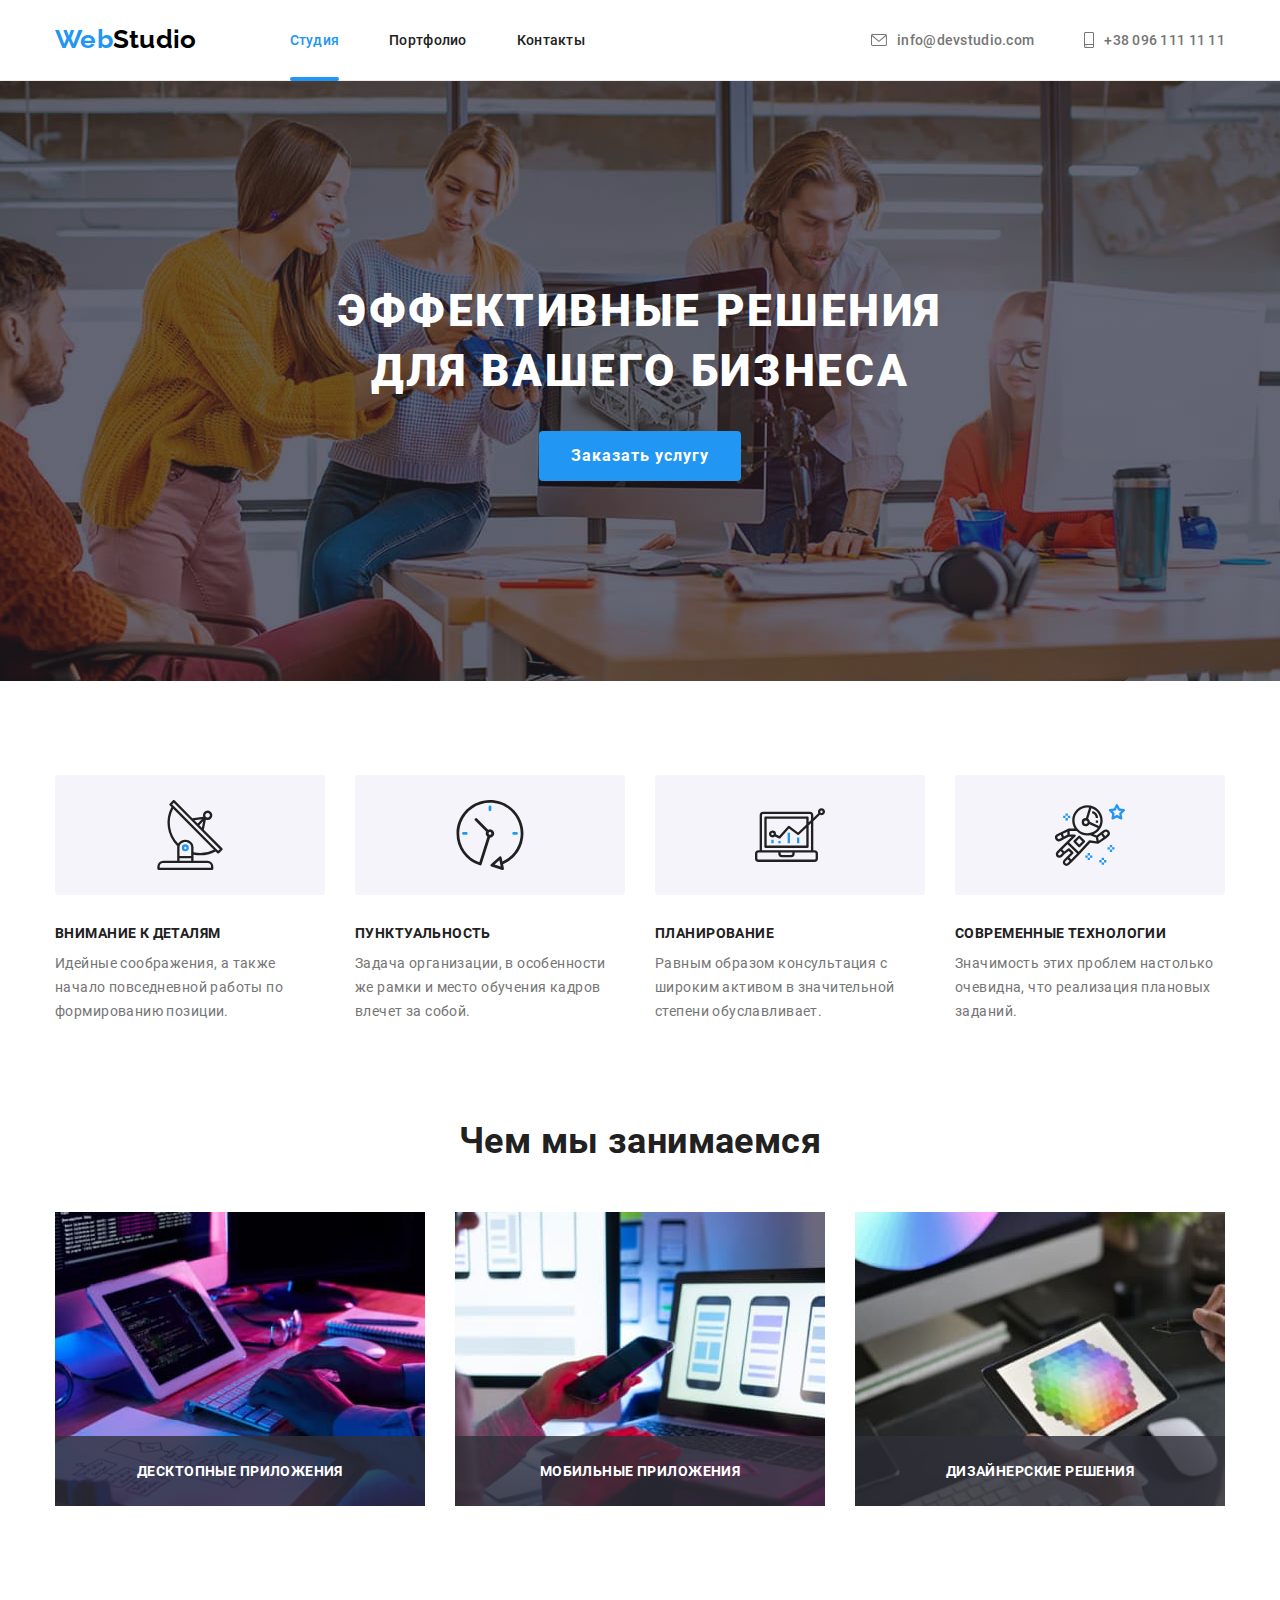
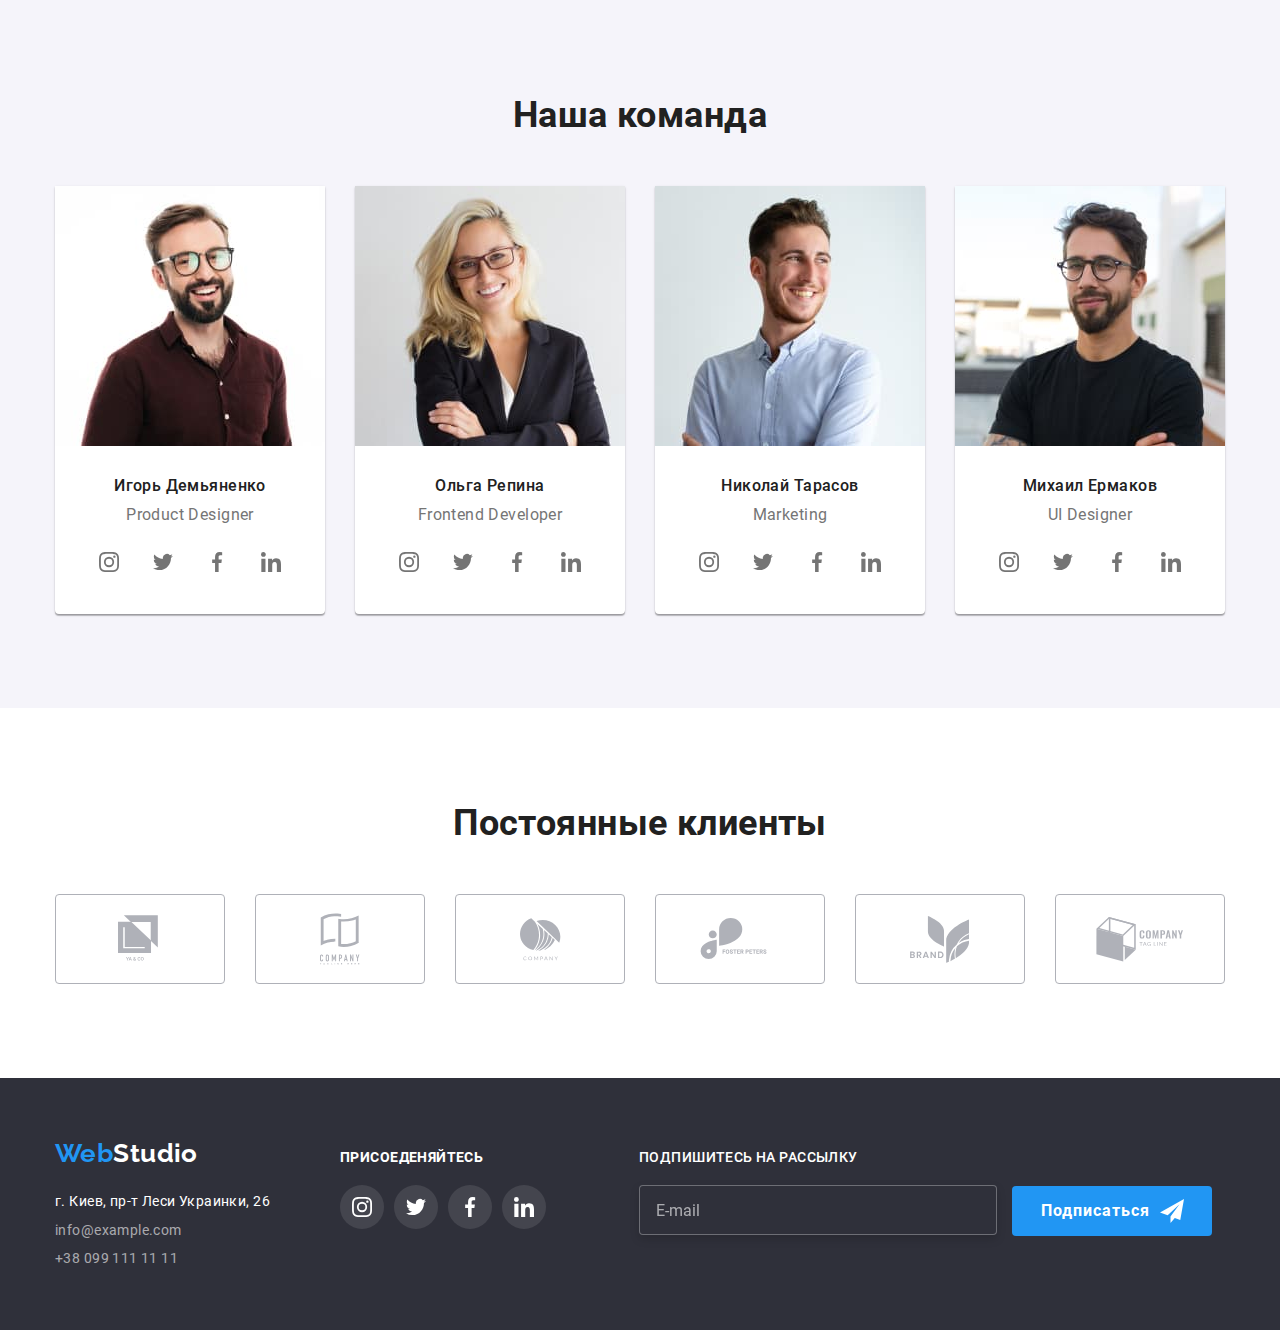
==== commit d6af30e5: "Импорт и классификация изображений" ====
--- a/index.html
+++ b/index.html
@@ -141,7 +141,7 @@
             <li class="practice__item">
               <img
                 class="practice__image"
-                src="./images/box-1.jpg"
+                src="./images/practice/desktop-app.jpg"
                 alt="Написание кода программы"
                 width="370"
               />
@@ -152,7 +152,7 @@
             <li class="practice__item">
               <img
                 class="practice__image"
-                src="./images/box-2.jpg"
+                src="./images/practice/mobile-app.jpg"
                 alt="Создание структуры программы"
                 width="370"
               />
@@ -163,7 +163,7 @@
             <li class="practice__item">
               <img
                 class="practice__image"
-                src="./images/box-3.jpg"
+                src="./images/practice/desing-solution.jpg"
                 alt="Разработка дизайна проэкта"
                 width="370"
               />
@@ -185,7 +185,7 @@
             <li class="team__item">
               <img
                 class="team__image"
-                src="./images/product-desinger.jpg"
+                src="./images/team/desktop/product-desinger.jpg"
                 alt="Дизайнер продукта"
                 width="270"
               />
@@ -241,7 +241,7 @@
             <li class="team__item">
               <img
                 class="team__image"
-                src="./images/frontend-developer.jpg"
+                src="./images/team/desktop/frontend-developer.jpg"
                 alt="Фронтенд разработчик"
                 width="270"
               />
@@ -297,7 +297,7 @@
             <li class="team__item">
               <img
                 class="team__image"
-                src="./images/marketing.jpg"
+                src="./images/team/desktop/marketing.jpg"
                 alt="Маркетолог"
                 width="270"
               />
@@ -353,7 +353,7 @@
             <li class="team__item">
               <img
                 class="team__image"
-                src="./images/ui-desinger.jpg"
+                src="./images/team/desktop/ui-desinger.jpg"
                 alt="Дизайнер пользовательского интерфейса"
                 width="270"
               />
--- a/css/main.min.css
+++ b/css/main.min.css
@@ -1,3 +1,3 @@
 /*! modern-normalize v1.0.0 | MIT License | https://github.com/sindresorhus/modern-normalize */*,*::before,*::after{box-sizing:border-box}:root{-moz-tab-size:4;tab-size:4}html{line-height:1.15;-webkit-text-size-adjust:100%}body{margin:0}body{font-family:system-ui,-apple-system,"Segoe UI",Roboto,Helvetica,Arial,sans-serif,"Apple Color Emoji","Segoe UI Emoji"}hr{height:0;color:inherit}abbr[title]{text-decoration:underline dotted}b,strong{font-weight:bolder}code,kbd,samp,pre{font-family:ui-monospace, SFMono-Regular, Consolas, "Liberation Mono", Menlo,- monospace;font-size:1em}small{font-size:80%}sub,sup{font-size:75%;line-height:0;position:relative;vertical-align:baseline}sub{bottom:-0.25em}sup{top:-0.5em}table{text-indent:0;border-color:inherit}button,input,optgroup,select,textarea{font-family:inherit;font-size:100%;line-height:1.15;margin:0}button,select{text-transform:none}button,[type="button"],[type="reset"],[type="submit"]{-webkit-appearance:button}::-moz-focus-inner{border-style:none;padding:0}:-moz-focusring{outline:1px dotted ButtonText}:-moz-ui-invalid{box-shadow:none}legend{padding:0}progress{vertical-align:baseline}::-webkit-inner-spin-button,::-webkit-outer-spin-button{height:auto}[type="search"]{-webkit-appearance:textfield;outline-offset:-2px}::-webkit-search-decoration{-webkit-appearance:none}::-webkit-file-upload-button{-webkit-appearance:button;font:inherit}summary{display:list-item}@font-face{font-family:"Raleway";font-style:normal;font-weight:700;src:url("../fonts/raleway-v17-latin_cyrillic-700.eot");src:local(""),url("../fonts/raleway-v17-latin_cyrillic-700.eot?#iefix") format("embedded-opentype"),url("../fonts/raleway-v17-latin_cyrillic-700.woff2") format("woff2"),url("../fonts/raleway-v17-latin_cyrillic-700.woff") format("woff"),url("../fonts/raleway-v17-latin_cyrillic-700.ttf") format("truetype"),url("../fonts/raleway-v17-latin_cyrillic-700.svg#Raleway") format("svg")}@font-face{font-family:"Roboto";font-style:normal;font-weight:400;src:url("../fonts/roboto-v20-latin_cyrillic-regular.eot");src:local("Roboto"),local("Roboto-Regular"),url("../fonts/roboto-v20-latin_cyrillic-regular.eot?#iefix") format("embedded-opentype"),url("../fonts/roboto-v20-latin_cyrillic-regular.woff2") format("woff2"),url("../fonts/roboto-v20-latin_cyrillic-regular.woff") format("woff"),url("../fonts/roboto-v20-latin_cyrillic-regular.ttf") format("truetype"),url("../fonts/roboto-v20-latin_cyrillic-regular.svg#Roboto") format("svg")}@font-face{font-family:"Roboto";font-style:normal;font-weight:500;src:url("../fonts/roboto-v20-latin_cyrillic-500.eot");src:local("Roboto Medium"),local("Roboto-Medium"),url("../fonts/roboto-v20-latin_cyrillic-500.eot?#iefix") format("embedded-opentype"),url("../fonts/roboto-v20-latin_cyrillic-500.woff2") format("woff2"),url("../fonts/roboto-v20-latin_cyrillic-500.woff") format("woff"),url("../fonts/roboto-v20-latin_cyrillic-500.ttf") format("truetype"),url("../fonts/roboto-v20-latin_cyrillic-500.svg#Roboto") format("svg")}@font-face{font-family:"Roboto";font-style:normal;font-weight:700;src:url("../fonts/roboto-v20-latin_cyrillic-700.eot");src:local("Roboto Bold"),local("Roboto-Bold"),url("../fonts/roboto-v20-latin_cyrillic-700.eot?#iefix") format("embedded-opentype"),url("../fonts/roboto-v20-latin_cyrillic-700.woff2") format("woff2"),url("../fonts/roboto-v20-latin_cyrillic-700.woff") format("woff"),url("../fonts/roboto-v20-latin_cyrillic-700.ttf") format("truetype"),url("../fonts/roboto-v20-latin_cyrillic-700.svg#Roboto") format("svg")}@font-face{font-family:"Roboto";font-style:normal;font-weight:900;src:url("../fonts/roboto-v20-latin_cyrillic-900.eot");src:local("Roboto Black"),local("Roboto-Black"),url("../fonts/roboto-v20-latin_cyrillic-900.eot?#iefix") format("embedded-opentype"),url("../fonts/roboto-v20-latin_cyrillic-900.woff2") format("woff2"),url("../fonts/roboto-v20-latin_cyrillic-900.woff") format("woff"),url("../fonts/roboto-v20-latin_cyrillic-900.ttf") format("truetype"),url("../fonts/roboto-v20-latin_cyrillic-900.svg#Roboto") format("svg")}html{font-size:calc((10 / 16) * 100%)}.page{background-color:#fff;color:#757575;font-family:Roboto, sans-serif;font-style:normal;font-weight:400;font-size:1.4rem;line-height:calc(24 / 14);letter-spacing:0.03em}.list{padding:0;margin:0;list-style:none}.link{text-decoration:none}.visually-hidden{position:absolute;width:1px;height:1px;margin:-1px;border:0;padding:0;white-space:nowrap;clip-path:inset(100%);clip:rect(0 0 0 0);overflow:hidden}.flexbox{display:flex}.container{width:100%;margin-left:auto;margin-right:auto;padding-left:15px;padding-right:15px}@media (min-width: 480px){.container{width:480px}}@media (min-width: 768px){.container{width:768px}}@media (min-width: 1200px){.container{width:1200px}}.logo{display:block;font-size:2.4rem;line-height:calc(28 / 24);color:#000000;font-family:Raleway, sans-serif;font-weight:700}@media (max-width: 767px){.logo{padding-top:16px;padding-bottom:16px}}@media (min-width: 768px){.logo{padding-top:26px;padding-bottom:26px}}@media (min-width: 1200px){.logo{padding-top:24px;padding-bottom:24px;font-size:2.6rem;line-height:calc(31 / 26)}}.logo .link{display:block}.logo__accent{color:#2196f3}.button{font-family:inherit}.menu__button{margin:0;padding:0;border:0;background-color:transparent}@media (max-width: 767px){.menu__button{width:40px;height:40px}}@media (min-width: 768px){.menu__button{display:none}}.menu__button.is-open .menu__icon-close{display:block}.menu__button.is-open .menu__icon-open{display:none}.menu__icon-close{display:none}.menu__button-image{width:24px;height:16px;fill:#212121;transition-property:fill;transition-duration:250ms;transition-timing-function:cubic-bezier(0.4, 0, 0.2, 1)}@media (min-width: 768px){.menu__button-image{display:none}}.menu__button-image:hover,.menu__button-image :focus{fill:#2196f3;cursor:pointer}.banner__button,.modal__form-button,.subscription__button{min-width:200px;height:50px;padding-top:10px;padding-left:32px;padding-right:32px;padding-bottom:10px;border:none;border-radius:4px;background-color:#2196f3;color:#fff;font-weight:700;font-size:1.6rem;line-height:calc(30 / 16);letter-spacing:0.06em;cursor:pointer}.banner__button:hover,.modal__form-button:hover,.subscription__button:hover{background-color:#188ce8}.subscription__button{position:relative;padding-left:29px;text-align:start;transition-property:background-color;transition-duration:250ms;transition-timing-function:cubic-bezier(0.4, 0, 0.2, 1)}.subscription__button::after{position:absolute;top:50%;right:28px;transform:translateY(-50%);display:block;content:"";width:24px;height:24px;background-image:url(../images/svg/icon-send.svg)}.button-close{position:absolute;top:8px;right:8px;display:flex;justify-content:center;align-items:center;width:30px;height:30px;border:1px solid rgba(0,0,0,0.1);border-radius:50%;background-color:#fff;transition-property:fill;transition-duration:250ms;transition-timing-function:cubic-bezier(0.4, 0, 0.2, 1);cursor:pointer}.button-close:hover{fill:#2196f3}.button-close__svg{width:11px;height:11px}.modal__form-button{margin-top:30px;margin-left:auto;margin-right:auto;box-shadow:0px 4px 4px rgba(0,0,0,0.15);transition-property:background-color;transition-duration:250ms;transition-timing-function:cubic-bezier(0.4, 0, 0.2, 1)}.filter__btn{padding:6px 22px;border:transparent;border-radius:4px;background-color:#f5f4fa;color:#212121;font-weight:500;font-size:1.6rem;line-height:calc(26 / 16);letter-spacing:0.03em;cursor:pointer;transition-property:background-color;transition-duration:250ms;transition-timing-function:cubic-bezier(0.4, 0, 0.2, 1)}.filter__btn:hover,.filter__btn:focus,.filter__btn:active{outline-color:transparent;outline-width:0;box-shadow:0px 3px 1px rgba(0,0,0,0.1),0px 1px 2px rgba(0,0,0,0.08),0px 2px 2px rgba(0,0,0,0.12);background-color:#2196f3;color:#fff}.menu{font-weight:500;line-height:calc(16 / 14);letter-spacing:0.02em;border-bottom:1px solid #ececec}@media (max-width: 767px){.menu{font-size:1.8rem;line-height:calc(21 / 18)}}.menu__box{position:relative;display:flex;padding-left:15px;padding-right:15px}@media (max-width: 767px){.menu__box{align-items:baseline;justify-content:space-between}}@media (min-width: 1200px){.nav{display:flex}}.site-nav{display:flex;flex-direction:column;align-items:center}@media (max-width: 767px){.site-nav{margin-bottom:48px}}@media (min-width: 768px){.site-nav{flex-direction:row;margin-left:88px}}@media (min-width: 1200px){.site-nav{margin-left:93px}}.site-nav__item{position:relative}@media (max-width: 767px){.site-nav__item:not(:last-child){margin-bottom:16px}}@media (min-width: 768px){.site-nav__item:not(:last-child){margin-right:50px}}.site-nav__item .site-nav__link--active::after{position:absolute;width:100%;height:4px;bottom:-1px;display:block;content:"";background-color:#2196f3;border-radius:2px}.site-nav__link{display:block;padding-top:32px;padding-bottom:32px;color:#212121;transition-property:color;transition-duration:250ms;transition-timing-function:cubic-bezier(0.4, 0, 0.2, 1)}@media (max-width: 767px){.site-nav__link{padding-top:12px;padding-bottom:12px}}.site-nav__link:hover,.site-nav__link:focus{color:#2196f3}.site-nav__link--active{color:#2196f3}@media (min-width: 768px){.communications{display:flex;margin-left:84px}}@media screen and (min-width: 768px) and (max-width: 1199px){.communications{flex-direction:column;justify-content:center}}@media (min-width: 1200px){.communications{margin-left:auto}}@media (max-width: 767px){.communications__item+.communications__item{margin-top:12px}}@media (min-width: 1200px){.communications__item+.communications__item{margin-left:50px}}.communications__link{color:#757575;transition-property:color;transition-duration:250ms;transition-timing-function:cubic-bezier(0.4, 0, 0.2, 1)}@media screen and (min-width: 768px) and (max-width: 1199px){.communications__link{display:block;padding-top:5px;padding-bottom:5px;font-size:1.2rem;line-height:calc(14 / 12)}}@media (min-width: 1200px){.communications__link{display:inline-flex;align-items:center;padding-top:32px;padding-bottom:32px}}.communications__link:hover,.communications__link:focus{color:#2196f3}.communications__link:hover .communications__icon{fill:#2196f3}.communications__icon{margin-right:8px;fill:#757575}@media (min-width: 1200px){.communications__icon{margin-right:10px}}.communications__envelope{width:14px;height:10px}@media (min-width: 1200px){.communications__envelope{width:16px;height:12px}}.communications__smartphone{width:10px;height:14px}@media (min-width: 1200px){.communications__smartphone{height:16px}}@media (max-width: 767px){.menu-mobile{display:none;position:absolute;top:101%;left:0;z-index:1;width:100%;height:393px;background-color:#fff;padding-top:48px;padding-bottom:64px;text-align:center}}@media (max-width: 767px){.menu-mobile.is-open{display:block}}@media (min-width: 768px){.menu-mobile{display:flex}}@media (min-width: 1200px){.menu-mobile{width:100%}}.banner{display:flex;flex-direction:column;justify-content:center;align-items:center;margin-left:auto;margin-right:auto;background-color:#2f303a;background-image:linear-gradient(to right, rgba(47,48,58,0.4), rgba(47,48,58,0.4)),url(../images/banner.jpg);background-position:center}@media (max-width: 480px){.banner{display:block;padding-top:118px;padding-bottom:118px}}@media (min-width: 480px){.banner{max-width:480px;height:400px}}@media (min-width: 768px){.banner{max-width:768px;height:400px}}@media (min-width: 1200px){.banner{max-width:1600px;height:600px}}.banner .container{text-align:center}.banner__title{max-width:360px;margin-top:0;margin-left:auto;margin-right:auto;margin-bottom:30px;color:#fff;font-weight:900;font-size:2.6rem;line-height:calc(42 / 26);letter-spacing:0.06em;text-transform:uppercase}@media (min-width: 1200px){.banner__title{max-width:696px;font-size:4.4rem;line-height:calc(60 / 44)}}.section__title{margin-top:0;margin-bottom:0;color:#212121;font-weight:700;font-size:2.8rem;line-height:calc(33 / 28);text-align:center}@media (min-width: 1200px){.section__title{font-size:3.6rem;line-height:calc(42 / 36)}}.feature{padding:60px 15px}@media (min-width: 1200px){.feature{padding:0 15px}}@media (min-width: 768px){.feature__list{display:flex;flex-wrap:wrap}}@media (min-width: 1200px){.feature__list{display:flex;padding-top:94px}}.feature__title{margin-top:0;margin-bottom:10px;color:#212121;font-weight:700;font-size:1.4rem;line-height:calc(16 / 14);text-transform:uppercase}@media (max-width: 767px){.feature__title{text-align:center}}.feature__item{width:100%}.feature__item:not(:last-child){margin-bottom:30px}@media (min-width: 1200px){.feature__item:not(:last-child){margin-right:30px;margin-bottom:0}}@media (min-width: 768px){.feature__item{width:calc((100% - 15px * 2) / 2)}.feature__item:nth-last-child(2){margin-bottom:0}.feature__item:nth-child(2n){margin-left:30px}}@media (min-width: 1200px){.feature__item{width:calc((100% - 30px * 3) / 4);padding-bottom:3px}.feature__item:nth-child(2n){margin-left:0}}.feature__item::before{display:block;margin-bottom:30px;content:"";height:120px;background-color:#f5f4fa;border-radius:4px;background-repeat:no-repeat;background-position:center}.feature__icon-antenna::before{background-image:url(../images/svg/antenna.svg)}.feature__icon-clock::before{background-image:url(../images/svg/clock.svg)}.feature__icon-diagram::before{background-image:url(../images/svg/diagram.svg)}.feature__icon-astronaut::before{background-image:url(../images/svg/astronaut.svg)}.feature__text{margin-top:0;margin-bottom:0}.practice{display:none;padding-top:94px;padding-bottom:94px}@media (min-width: 1200px){.practice{display:block}}.practice__list{display:flex;margin-top:50px}.practice__box-inside{position:absolute;bottom:0;left:0;display:flex;justify-content:center;align-items:center;width:370px;height:70px;background-color:rgba(47,48,58,0.8)}.practice__image{display:block}.practice__item{position:relative;display:block;width:calc((100% - 30px * 2) / 3)}.practice__item:not(:last-child){margin-right:30px}.practice__text{margin-top:0;margin-bottom:0;font-weight:700;line-height:calc(16 / 14);text-align:center;text-transform:uppercase;color:#fff}.team{background-color:#f5f4fa}.team__box{padding:60px 15px}@media (min-width: 1200px){.team__box{padding-top:94px;padding-bottom:94px}}@media (min-width: 768px){.team__list{display:flex;flex-wrap:wrap}}@media (min-width: 1200px){.team__list{margin-top:20px}.team__list>.team__item:not(:last-child){margin-right:30px}}.team__item{display:block;margin-top:30px;text-align:center;box-shadow:0px 1px 3px rgba(0,0,0,0.12),0px 1px 1px rgba(0,0,0,0.14),0px 2px 1px rgba(0,0,0,0.2);border-radius:0px 0px 4px 4px;background-color:#fff}@media (min-width: 768px){.team__item{width:calc((100% - 15px * 2) / 2)}.team__item:nth-child(2n){margin-left:30px}}@media (min-width: 1200px){.team__item{padding-top:0;width:calc((100% - 30px * 3) / 4)}.team__item:nth-child(2n){margin-left:0}}.team__image{display:block}@media (max-width: 1199px){.team__image{width:100%}}.team__text{padding-top:30px;padding-bottom:16px}.team__title{margin-top:0;margin-bottom:10px;color:#212121;font-weight:500;font-size:1.6rem;line-height:1.19}.team__career{margin-top:0;margin-bottom:0;font-size:1.6rem;line-height:calc(19 / 16)}.team-social{display:flex;justify-content:center;align-items:center}.team-social__item{margin-bottom:30px}.team-social__item+.team-social__item{margin-left:10px}.team-social__link{display:inline-flex;justify-content:center;align-items:center;width:44px;height:44px;fill:#757575;border-radius:50%;color:#757575;transition-property:background-color, fill, color;transition-duration:250ms;transition-timing-function:cubic-bezier(0.4, 0, 0.2, 1)}.team-social__link:hover,.team-social__link:focus{background-color:#2196f3;color:#fff;fill:#fff}.team-social__instagram,.team-social__twitter,.team-social__facebook,.team-social__linkedin{width:20px;height:20px}.clients{padding:60px 15px}@media (min-width: 1200px){.clients{padding-top:94px;padding-bottom:94px}}.clients__title{margin-top:0;margin-bottom:30px}@media (min-width: 1200px){.clients__title{margin-bottom:50px}}.clients__list{display:flex;flex-wrap:wrap;justify-content:space-between}@media (min-width: 480px){.clients__list{margin:-15px}}.clients__item{display:flex}@media (min-width: 480px){.clients__item{margin:15px}}@media (min-width: 768px){.clients__item{width:calc((100% - 30px * 3) / 3)}}@media (min-width: 1200px){.clients__item{width:calc((100% - 30px * 6) / 6)}}.clients__item:nth-child(1) .clients__company{width:44px;height:49px}.clients__item:nth-child(2) .clients__company{width:40px;height:52px}.clients__item:nth-child(3) .clients__company{width:41px;height:43px}.clients__item:nth-child(4) .clients__company{width:80px;height:42px}.clients__item:nth-child(5) .clients__company{width:59px;height:47px}.clients__item:nth-child(6) .clients__company{width:88px;height:45px}.client-icon{fill:#afb1b8;transition-property:fill;transition-duration:250ms;transition-timing-function:cubic-bezier(0.4, 0, 0.2, 1)}.clients__link{display:inline-flex;justify-content:center;align-items:center;width:210px;height:90px;border:1px solid #afb1b8;border-radius:4px;transition-property:border-color;transition-duration:250ms;transition-timing-function:cubic-bezier(0.4, 0, 0.2, 1)}@media (min-width: 768px){.clients__link{width:226px}}@media (min-width: 1200px){.clients__link{width:170px}}.clients__link:hover{border:1px solid #2196f3}.clients__link:hover .client-icon{fill:#2196f3}.footer{padding-top:60px;padding-bottom:60px;background-color:#2f303a;color:#ffffff}.footer .logo{display:block;padding-top:0;padding-bottom:0;margin-bottom:20px}.footer__box{display:flex;flex-direction:column;align-items:center}@media (min-width: 768px){.footer__box{flex-direction:row}}@media (min-width: 768px) and (max-width: 1199px){.footer__box{flex-wrap:wrap;align-items:baseline}}@media (min-width: 1200px){.footer__box{align-items:baseline}}@media (min-width: 768px) and (max-width: 1199px){.subscription{margin-top:60px;margin-left:25%}}@media (max-width: 1199px){.subscription{text-align:center}}.subscription__title{margin-top:0;margin-bottom:20px;font-weight:500;font-size:1.4rem;line-height:calc(16 / 14);text-transform:uppercase}.subscription__input{width:358px;height:50px;padding-top:13px;padding-left:16px;padding-bottom:13px;border:1px solid rgba(255,255,255,0.3);filter:drop-shadow(0px 4px 4px rgba(0,0,0,0.15));border-radius:4px;background-color:#2f303a;font-size:1.6rem;line-height:calc(20 / 16);color:#fff}@media (max-width: 1199px){.subscription__input{display:block;margin-bottom:20px}}@media (min-width: 1200px){.subscription__input{margin-right:12px}}.subscription__input::placeholder{font-size:1.6rem;line-height:calc(20 / 16);color:rgba(255,255,255,0.6)}.subscription__input:not(:placeholder-shown):focus:invalid{outline-color:red}.main-address{max-width:231px}@media (min-width: 768px) and (max-width: 1199px){.main-address{margin-right:165px;margin-left:61px}}@media (max-width: 1199px){.main-address{text-align:center}}@media (min-width: 1200px){.main-address{margin-right:70px}}.main-address__text{margin-top:0;margin-bottom:0;color:#ffffff}.address{font-style:normal}.address__link{color:rgba(255,255,255,0.6);transition-property:color;transition-duration:250ms;transition-timing-function:cubic-bezier(0.4, 0, 0.2, 1)}.address__link:hover,.address__link:focus{color:#2196f3}.address__item+.address__item{margin-top:3.5px}@media (min-width: 1200px){.address__item+.address__item{margin-top:4.5px}}.address__text{margin-top:0;margin-bottom:0}@media (max-width: 767px){.social{margin-top:60px;margin-bottom:60px}}@media (max-width: 1199px){.social{text-align:center}}@media (min-width: 1200px){.social{margin-right:93px}}.social__title{margin-top:0;margin-bottom:20px;color:#fff;font-weight:700;font-size:1.4rem;line-height:calc(16 / 14);text-transform:uppercase}.social__list{display:flex}.social__item{height:44px}.social__item+.social__item{margin-left:10px}.social__link{display:inline-block;width:44px;height:44px;border-radius:50%;background-color:rgba(255,255,255,0.1);background-repeat:no-repeat;background-position:center;transition-property:background-color;transition-duration:250ms;transition-timing-function:cubic-bezier(0.4, 0, 0.2, 1)}.social__link:hover,.social__link:focus{background-color:#2196f3}.social__instagram-link{background-image:url(../images/svg/instagram.svg)}.social__twitter-link{background-image:url(../images/svg/twitter.svg)}.social__facebook-link{background-image:url(../images/svg/facebook.svg)}.social__linkedin-link{background-image:url(../images/svg/linkedin.svg)}.filter{padding-top:60px;padding-bottom:60px}@media (min-width: 1200px){.filter{padding-top:94px;padding-bottom:94px}}.filter__button{display:flex}@media (max-width: 767px){.filter__button{flex-wrap:wrap}}@media (min-width: 768px){.filter__button{justify-content:center}}.filter__item{display:block}.filter__item:not(:last-child){margin-right:8px}@media (max-width: 767px){.filter__item{margin-bottom:15px}}.catalog{padding-top:35px}@media screen and (min-width: 768px) and (max-width: 1199px){.catalog{padding-top:30px}}@media (min-width: 1200px){.catalog{padding-top:50px}}.catalog__list{display:flex;flex-wrap:wrap}.catalog__image{display:block}@media (max-width: 767px){.catalog__image{width:100%;height:294px}}.catalog__item{display:inline-block;width:100%;background-color:#fff}.catalog__item:not(:last-child){margin-bottom:30px}@media screen and (min-width: 768px) and (max-width: 1199px){.catalog__item{width:calc((100% - 30px) / 2)}.catalog__item:nth-child(2n+1){margin-right:30px}}@media (min-width: 1200px){.catalog__item{margin-right:30px;width:calc((100% - 30px * 2) / 3)}.catalog__item:nth-child(3n){margin-right:0}.catalog__item:nth-last-child(-n+3){margin-bottom:0}}.catalog__item:hover .catalog__text{box-shadow:0px 1px 1px rgba(0,0,0,0.12),0px 4px 4px rgba(0,0,0,0.06),1px 4px 6px rgba(0,0,0,0.16)}.catalog__item:hover .catalog__description-pullout{transform:translateY(-100%);opacity:1}.catalog__description{position:relative;overflow:hidden}.catalog__description-pullout{position:absolute;bottom:-100%;left:0;width:100%;height:100%;padding:63px 24px;background:rgba(33,150,243,0.9);transition-property:transform;transition-duration:250ms;transition-timing-function:cubic-bezier(0.4, 0, 0.2, 1);opacity:0}.catalog__description-text{margin-top:0;margin-bottom:0;font-size:1.8rem;line-height:calc(28 / 18);color:#fff}.catalog__text{padding-top:20px;padding-left:23px;padding-right:23px;padding-bottom:20px;border-left:1px solid #eee;border-right:1px solid #eee;border-bottom:1px solid #eee}.catalog__title{margin-top:0;margin-bottom:4px;color:#212121;font-weight:700;font-size:1.8rem;line-height:calc(36 / 18);letter-spacing:0.06em}.catalog__project{margin-top:0;margin-bottom:0;color:#757575;font-size:1.6rem;line-height:calc(30 / 16)}.backdrop.is-hidden{visibility:hidden;opacity:0;pointer-events:none;transition:600ms linear 0.7s}.backdrop{position:fixed;top:0;left:0;width:100%;height:100%;background-color:rgba(0,0,0,0.2)}.is-hidden .modal{top:25%;transform:translate(-150%, -100%) scale(0.1)}.modal{position:absolute;left:50%;top:50%;display:flex;flex-direction:column;justify-content:space-between;padding:40px 40px;transform:translate(-50%, -50%) scale(1);background:#ffffff;box-shadow:0px 1px 3px rgba(0,0,0,0.12),0px 1px 1px rgba(0,0,0,0.14),0px 2px 1px rgba(0,0,0,0.2);border-radius:4px;transition:transform 300ms linear, scale 500ms linear}@media (max-width: 1199px){.modal{width:450px;height:609px}}@media (min-width: 1200px){.modal{width:528px;height:581px}}.modal__title{margin-top:0;margin-bottom:12px;font-weight:500;font-size:2rem;line-height:calc(30 / 20);text-align:center;color:#212121}@media (min-width: 1200px){.modal__title{line-height:calc(23 / 20)}}.modal__form{display:flex;flex-direction:column}.modal__form-field{position:relative;display:block}.modal__form-field+.modal__form-field{margin-top:10px}.modal__form-label{display:block;margin-bottom:4px;font-size:1.2rem;line-height:calc(14 / 12);letter-spacing:0.01em;color:#757575}.modal__form-input{width:100%;height:40px;padding-left:42px;border:1px solid rgba(33,33,33,0.2);border-radius:4px;transition-property:outline-color, fill;transition-duration:250ms;transition-timing-function:cubic-bezier(0.4, 0, 0.2, 1)}.modal__form-input::placeholder{color:#ffffff}.modal__form-input:not(:placeholder-shown):focus:valid{outline-color:#2196f3;fill:#2196f3}.modal__form-input:not(:placeholder-shown):focus:valid ~ .modal__form-icon{outline-color:#2196f3;fill:#2196f3}.modal__form-input:not(:placeholder-shown):focus:invalid{outline-color:#ff0000;fill:#ff0000}.modal__form-input:not(:placeholder-shown):focus:invalid ~ .modal__form-icon{outline-color:#ff0000;fill:#ff0000}.modal__form-input:focus,.modal__form-input:focus+.modal__form-icon{outline-color:#2196f3;fill:#2196f3}.modal__form-input.modal__form-textarea::placeholder{color:rgba(117,117,117,0.5)}.modal__form-textarea{display:block;height:120px;padding:12px 16px;resize:none;font-size:1.4rem;line-height:calc(16 / 14);letter-spacing:0.01em}.modal__form-checkbox{display:flex;justify-content:space-evenly;align-items:center;margin-top:20px}@media (max-width: 1199px){.modal__form-checkbox{font-size:1.2rem;line-height:calc(14 / 12)}}.modal__checkbox-icon{display:inline-block;width:16px;height:15px;border:2px solid #212121;border-radius:2px;transition-property:background-color, border-color;transition-duration:250ms;transition-timing-function:cubic-bezier(0.4, 0, 0.2, 1)}.modal__form-checkbox-input:checked+.modal__checkbox-icon{background-origin:border-box;background-image:url(../images/svg/icon-check.svg);background-size:contain;background-color:#2196f3;border-color:#2196f3;border-radius:2px}.modal__form-checkbox-text{margin-top:0;margin-bottom:0;color:#757575}.modal__form-checkbox-link{display:block;color:#2196f3;text-decoration-line:underline}.modal__form-icon{position:absolute;top:50%;left:12px;width:18px;height:18px}
+ monospace;font-size:1em}small{font-size:80%}sub,sup{font-size:75%;line-height:0;position:relative;vertical-align:baseline}sub{bottom:-0.25em}sup{top:-0.5em}table{text-indent:0;border-color:inherit}button,input,optgroup,select,textarea{font-family:inherit;font-size:100%;line-height:1.15;margin:0}button,select{text-transform:none}button,[type="button"],[type="reset"],[type="submit"]{-webkit-appearance:button}::-moz-focus-inner{border-style:none;padding:0}:-moz-focusring{outline:1px dotted ButtonText}:-moz-ui-invalid{box-shadow:none}legend{padding:0}progress{vertical-align:baseline}::-webkit-inner-spin-button,::-webkit-outer-spin-button{height:auto}[type="search"]{-webkit-appearance:textfield;outline-offset:-2px}::-webkit-search-decoration{-webkit-appearance:none}::-webkit-file-upload-button{-webkit-appearance:button;font:inherit}summary{display:list-item}@font-face{font-family:"Raleway";font-style:normal;font-weight:700;src:url("../fonts/raleway-v17-latin_cyrillic-700.eot");src:local(""),url("../fonts/raleway-v17-latin_cyrillic-700.eot?#iefix") format("embedded-opentype"),url("../fonts/raleway-v17-latin_cyrillic-700.woff2") format("woff2"),url("../fonts/raleway-v17-latin_cyrillic-700.woff") format("woff"),url("../fonts/raleway-v17-latin_cyrillic-700.ttf") format("truetype"),url("../fonts/raleway-v17-latin_cyrillic-700.svg#Raleway") format("svg")}@font-face{font-family:"Roboto";font-style:normal;font-weight:400;src:url("../fonts/roboto-v20-latin_cyrillic-regular.eot");src:local("Roboto"),local("Roboto-Regular"),url("../fonts/roboto-v20-latin_cyrillic-regular.eot?#iefix") format("embedded-opentype"),url("../fonts/roboto-v20-latin_cyrillic-regular.woff2") format("woff2"),url("../fonts/roboto-v20-latin_cyrillic-regular.woff") format("woff"),url("../fonts/roboto-v20-latin_cyrillic-regular.ttf") format("truetype"),url("../fonts/roboto-v20-latin_cyrillic-regular.svg#Roboto") format("svg")}@font-face{font-family:"Roboto";font-style:normal;font-weight:500;src:url("../fonts/roboto-v20-latin_cyrillic-500.eot");src:local("Roboto Medium"),local("Roboto-Medium"),url("../fonts/roboto-v20-latin_cyrillic-500.eot?#iefix") format("embedded-opentype"),url("../fonts/roboto-v20-latin_cyrillic-500.woff2") format("woff2"),url("../fonts/roboto-v20-latin_cyrillic-500.woff") format("woff"),url("../fonts/roboto-v20-latin_cyrillic-500.ttf") format("truetype"),url("../fonts/roboto-v20-latin_cyrillic-500.svg#Roboto") format("svg")}@font-face{font-family:"Roboto";font-style:normal;font-weight:700;src:url("../fonts/roboto-v20-latin_cyrillic-700.eot");src:local("Roboto Bold"),local("Roboto-Bold"),url("../fonts/roboto-v20-latin_cyrillic-700.eot?#iefix") format("embedded-opentype"),url("../fonts/roboto-v20-latin_cyrillic-700.woff2") format("woff2"),url("../fonts/roboto-v20-latin_cyrillic-700.woff") format("woff"),url("../fonts/roboto-v20-latin_cyrillic-700.ttf") format("truetype"),url("../fonts/roboto-v20-latin_cyrillic-700.svg#Roboto") format("svg")}@font-face{font-family:"Roboto";font-style:normal;font-weight:900;src:url("../fonts/roboto-v20-latin_cyrillic-900.eot");src:local("Roboto Black"),local("Roboto-Black"),url("../fonts/roboto-v20-latin_cyrillic-900.eot?#iefix") format("embedded-opentype"),url("../fonts/roboto-v20-latin_cyrillic-900.woff2") format("woff2"),url("../fonts/roboto-v20-latin_cyrillic-900.woff") format("woff"),url("../fonts/roboto-v20-latin_cyrillic-900.ttf") format("truetype"),url("../fonts/roboto-v20-latin_cyrillic-900.svg#Roboto") format("svg")}html{font-size:calc((10 / 16) * 100%)}.page{background-color:#fff;color:#757575;font-family:Roboto, sans-serif;font-style:normal;font-weight:400;font-size:1.4rem;line-height:calc(24 / 14);letter-spacing:0.03em}.list{padding:0;margin:0;list-style:none}.link{text-decoration:none}.visually-hidden{position:absolute;width:1px;height:1px;margin:-1px;border:0;padding:0;white-space:nowrap;clip-path:inset(100%);clip:rect(0 0 0 0);overflow:hidden}.flexbox{display:flex}.container{width:100%;margin-left:auto;margin-right:auto;padding-left:15px;padding-right:15px}@media (min-width: 480px){.container{width:480px}}@media (min-width: 768px){.container{width:768px}}@media (min-width: 1200px){.container{width:1200px}}.logo{display:block;font-size:2.4rem;line-height:calc(28 / 24);color:#000000;font-family:Raleway, sans-serif;font-weight:700}@media (max-width: 767px){.logo{padding-top:16px;padding-bottom:16px}}@media (min-width: 768px){.logo{padding-top:26px;padding-bottom:26px}}@media (min-width: 1200px){.logo{padding-top:24px;padding-bottom:24px;font-size:2.6rem;line-height:calc(31 / 26)}}.logo .link{display:block}.logo__accent{color:#2196f3}.button{font-family:inherit}.menu__button{margin:0;padding:0;border:0;background-color:transparent}@media (max-width: 767px){.menu__button{width:40px;height:40px}}@media (min-width: 768px){.menu__button{display:none}}.menu__button.is-open .menu__icon-close{display:block}.menu__button.is-open .menu__icon-open{display:none}.menu__icon-close{display:none}.menu__button-image{width:24px;height:16px;fill:#212121;transition-property:fill;transition-duration:250ms;transition-timing-function:cubic-bezier(0.4, 0, 0.2, 1)}@media (min-width: 768px){.menu__button-image{display:none}}.menu__button-image:hover,.menu__button-image :focus{fill:#2196f3;cursor:pointer}.banner__button,.modal__form-button,.subscription__button{min-width:200px;height:50px;padding-top:10px;padding-left:32px;padding-right:32px;padding-bottom:10px;border:none;border-radius:4px;background-color:#2196f3;color:#fff;font-weight:700;font-size:1.6rem;line-height:calc(30 / 16);letter-spacing:0.06em;cursor:pointer}.banner__button:hover,.modal__form-button:hover,.subscription__button:hover{background-color:#188ce8}.subscription__button{position:relative;padding-left:29px;text-align:start;transition-property:background-color;transition-duration:250ms;transition-timing-function:cubic-bezier(0.4, 0, 0.2, 1)}.subscription__button::after{position:absolute;top:50%;right:28px;transform:translateY(-50%);display:block;content:"";width:24px;height:24px;background-image:url(../images/svg/icon-send.svg)}.button-close{position:absolute;top:8px;right:8px;display:flex;justify-content:center;align-items:center;width:30px;height:30px;border:1px solid rgba(0,0,0,0.1);border-radius:50%;background-color:#fff;transition-property:fill;transition-duration:250ms;transition-timing-function:cubic-bezier(0.4, 0, 0.2, 1);cursor:pointer}.button-close:hover{fill:#2196f3}.button-close__svg{width:11px;height:11px}.modal__form-button{margin-top:30px;margin-left:auto;margin-right:auto;box-shadow:0px 4px 4px rgba(0,0,0,0.15);transition-property:background-color;transition-duration:250ms;transition-timing-function:cubic-bezier(0.4, 0, 0.2, 1)}.filter__btn{padding:6px 22px;border:transparent;border-radius:4px;background-color:#f5f4fa;color:#212121;font-weight:500;font-size:1.6rem;line-height:calc(26 / 16);letter-spacing:0.03em;cursor:pointer;transition-property:background-color;transition-duration:250ms;transition-timing-function:cubic-bezier(0.4, 0, 0.2, 1)}.filter__btn:hover,.filter__btn:focus,.filter__btn:active{outline-color:transparent;outline-width:0;box-shadow:0px 3px 1px rgba(0,0,0,0.1),0px 1px 2px rgba(0,0,0,0.08),0px 2px 2px rgba(0,0,0,0.12);background-color:#2196f3;color:#fff}.menu{font-weight:500;line-height:calc(16 / 14);letter-spacing:0.02em;border-bottom:1px solid #ececec}@media (max-width: 767px){.menu{font-size:1.8rem;line-height:calc(21 / 18)}}.menu__box{position:relative;display:flex;padding-left:15px;padding-right:15px}@media (max-width: 767px){.menu__box{align-items:baseline;justify-content:space-between}}@media (min-width: 1200px){.nav{display:flex}}.site-nav{display:flex;flex-direction:column;align-items:center}@media (max-width: 767px){.site-nav{margin-bottom:48px}}@media (min-width: 768px){.site-nav{flex-direction:row;margin-left:88px}}@media (min-width: 1200px){.site-nav{margin-left:93px}}.site-nav__item{position:relative}@media (max-width: 767px){.site-nav__item:not(:last-child){margin-bottom:16px}}@media (min-width: 768px){.site-nav__item:not(:last-child){margin-right:50px}}.site-nav__item .site-nav__link--active::after{position:absolute;width:100%;height:4px;bottom:-1px;display:block;content:"";background-color:#2196f3;border-radius:2px}.site-nav__link{display:block;padding-top:32px;padding-bottom:32px;color:#212121;transition-property:color;transition-duration:250ms;transition-timing-function:cubic-bezier(0.4, 0, 0.2, 1)}@media (max-width: 767px){.site-nav__link{padding-top:12px;padding-bottom:12px}}.site-nav__link:hover,.site-nav__link:focus{color:#2196f3}.site-nav__link--active{color:#2196f3}@media (min-width: 768px){.communications{display:flex;margin-left:84px}}@media screen and (min-width: 768px) and (max-width: 1199px){.communications{flex-direction:column;justify-content:center}}@media (min-width: 1200px){.communications{margin-left:auto}}@media (max-width: 767px){.communications__item+.communications__item{margin-top:12px}}@media (min-width: 1200px){.communications__item+.communications__item{margin-left:50px}}.communications__link{color:#757575;transition-property:color;transition-duration:250ms;transition-timing-function:cubic-bezier(0.4, 0, 0.2, 1)}@media screen and (min-width: 768px) and (max-width: 1199px){.communications__link{display:block;padding-top:5px;padding-bottom:5px;font-size:1.2rem;line-height:calc(14 / 12)}}@media (min-width: 1200px){.communications__link{display:inline-flex;align-items:center;padding-top:32px;padding-bottom:32px}}.communications__link:hover,.communications__link:focus{color:#2196f3}.communications__link:hover .communications__icon{fill:#2196f3}.communications__icon{margin-right:8px;fill:#757575}@media (min-width: 1200px){.communications__icon{margin-right:10px}}.communications__envelope{width:14px;height:10px}@media (min-width: 1200px){.communications__envelope{width:16px;height:12px}}.communications__smartphone{width:10px;height:14px}@media (min-width: 1200px){.communications__smartphone{height:16px}}@media (max-width: 767px){.menu-mobile{display:none;position:absolute;top:101%;left:0;z-index:1;width:100%;height:393px;background-color:#fff;padding-top:48px;padding-bottom:64px;text-align:center}}@media (max-width: 767px){.menu-mobile.is-open{display:block}}@media (min-width: 768px){.menu-mobile{display:flex}}@media (min-width: 1200px){.menu-mobile{width:100%}}.banner{display:flex;flex-direction:column;justify-content:center;align-items:center;margin-left:auto;margin-right:auto;background-color:#2f303a;background-image:linear-gradient(to right, rgba(47,48,58,0.4), rgba(47,48,58,0.4)),url(../images/banner/desktop/banner.jpg);background-position:center}@media (max-width: 479px){.banner{display:block;padding-top:118px;padding-bottom:118px}}@media (min-width: 480px){.banner{max-width:480px;height:400px}}@media (min-width: 768px){.banner{max-width:768px;height:400px}}@media (min-width: 1200px){.banner{max-width:1600px;height:600px}}.banner .container{text-align:center}.banner__title{max-width:360px;margin-top:0;margin-left:auto;margin-right:auto;margin-bottom:30px;color:#fff;font-weight:900;font-size:2.6rem;line-height:calc(42 / 26);letter-spacing:0.06em;text-transform:uppercase}@media (min-width: 1200px){.banner__title{max-width:696px;font-size:4.4rem;line-height:calc(60 / 44)}}.section__title{margin-top:0;margin-bottom:0;color:#212121;font-weight:700;font-size:2.8rem;line-height:calc(33 / 28);text-align:center}@media (min-width: 1200px){.section__title{font-size:3.6rem;line-height:calc(42 / 36)}}.feature{padding:60px 15px}@media (min-width: 1200px){.feature{padding:0 15px}}@media (min-width: 768px){.feature__list{display:flex;flex-wrap:wrap}}@media (min-width: 1200px){.feature__list{display:flex;padding-top:94px}}.feature__title{margin-top:0;margin-bottom:10px;color:#212121;font-weight:700;font-size:1.4rem;line-height:calc(16 / 14);text-transform:uppercase}@media (max-width: 767px){.feature__title{text-align:center}}.feature__item{width:100%}.feature__item:not(:last-child){margin-bottom:30px}@media (min-width: 1200px){.feature__item:not(:last-child){margin-right:30px;margin-bottom:0}}@media (min-width: 768px){.feature__item{width:calc((100% - 15px * 2) / 2)}.feature__item:nth-last-child(2){margin-bottom:0}.feature__item:nth-child(2n){margin-left:30px}}@media (min-width: 1200px){.feature__item{width:calc((100% - 30px * 3) / 4);padding-bottom:3px}.feature__item:nth-child(2n){margin-left:0}}.feature__item::before{display:block;margin-bottom:30px;content:"";height:120px;background-color:#f5f4fa;border-radius:4px;background-repeat:no-repeat;background-position:center}.feature__icon-antenna::before{background-image:url(../images/svg/antenna.svg)}.feature__icon-clock::before{background-image:url(../images/svg/clock.svg)}.feature__icon-diagram::before{background-image:url(../images/svg/diagram.svg)}.feature__icon-astronaut::before{background-image:url(../images/svg/astronaut.svg)}.feature__text{margin-top:0;margin-bottom:0}.practice{display:none;padding-top:94px;padding-bottom:94px}@media (min-width: 1200px){.practice{display:block}}.practice__list{display:flex;margin-top:50px}.practice__box-inside{position:absolute;bottom:0;left:0;display:flex;justify-content:center;align-items:center;width:370px;height:70px;background-color:rgba(47,48,58,0.8)}.practice__image{display:block}.practice__item{position:relative;display:block;width:calc((100% - 30px * 2) / 3)}.practice__item:not(:last-child){margin-right:30px}.practice__text{margin-top:0;margin-bottom:0;font-weight:700;line-height:calc(16 / 14);text-align:center;text-transform:uppercase;color:#fff}.team{background-color:#f5f4fa}.team__box{padding:60px 15px}@media (min-width: 1200px){.team__box{padding-top:94px;padding-bottom:94px}}@media (min-width: 768px){.team__list{display:flex;flex-wrap:wrap}}@media (min-width: 1200px){.team__list{margin-top:20px}.team__list>.team__item:not(:last-child){margin-right:30px}}.team__item{display:block;margin-top:30px;text-align:center;box-shadow:0px 1px 3px rgba(0,0,0,0.12),0px 1px 1px rgba(0,0,0,0.14),0px 2px 1px rgba(0,0,0,0.2);border-radius:0px 0px 4px 4px;background-color:#fff}@media (min-width: 768px){.team__item{width:calc((100% - 15px * 2) / 2)}.team__item:nth-child(2n){margin-left:30px}}@media (min-width: 1200px){.team__item{padding-top:0;width:calc((100% - 30px * 3) / 4)}.team__item:nth-child(2n){margin-left:0}}.team__image{display:block}@media (max-width: 1199px){.team__image{width:100%}}.team__text{padding-top:30px;padding-bottom:16px}.team__title{margin-top:0;margin-bottom:10px;color:#212121;font-weight:500;font-size:1.6rem;line-height:1.19}.team__career{margin-top:0;margin-bottom:0;font-size:1.6rem;line-height:calc(19 / 16)}.team-social{display:flex;justify-content:center;align-items:center}.team-social__item{margin-bottom:30px}.team-social__item+.team-social__item{margin-left:10px}.team-social__link{display:inline-flex;justify-content:center;align-items:center;width:44px;height:44px;fill:#757575;border-radius:50%;color:#757575;transition-property:background-color, fill, color;transition-duration:250ms;transition-timing-function:cubic-bezier(0.4, 0, 0.2, 1)}.team-social__link:hover,.team-social__link:focus{background-color:#2196f3;color:#fff;fill:#fff}.team-social__instagram,.team-social__twitter,.team-social__facebook,.team-social__linkedin{width:20px;height:20px}.clients{padding:60px 15px}@media (min-width: 1200px){.clients{padding-top:94px;padding-bottom:94px}}.clients__title{margin-top:0;margin-bottom:30px}@media (min-width: 1200px){.clients__title{margin-bottom:50px}}.clients__list{display:flex;flex-wrap:wrap;justify-content:center}@media (min-width: 480px){.clients__list{margin:-15px}}.clients__item{display:flex;margin:15px}@media (max-width: 479px){.clients__item{justify-content:center;width:calc(100% - 30px * 2)}}@media (min-width: 480px){.clients__item{display:flex;margin:15px}}@media (min-width: 768px){.clients__item{width:calc((100% - 30px * 3) / 3)}}@media (min-width: 1200px){.clients__item{width:calc((100% - 30px * 6) / 6)}}.clients__item:nth-child(1) .clients__company{width:44px;height:49px}.clients__item:nth-child(2) .clients__company{width:40px;height:52px}.clients__item:nth-child(3) .clients__company{width:41px;height:43px}.clients__item:nth-child(4) .clients__company{width:80px;height:42px}.clients__item:nth-child(5) .clients__company{width:59px;height:47px}.clients__item:nth-child(6) .clients__company{width:88px;height:45px}.client-icon{fill:#afb1b8;transition-property:fill;transition-duration:250ms;transition-timing-function:cubic-bezier(0.4, 0, 0.2, 1)}.clients__link{display:inline-flex;justify-content:center;align-items:center;width:210px;height:90px;border:1px solid #afb1b8;border-radius:4px;transition-property:border-color;transition-duration:250ms;transition-timing-function:cubic-bezier(0.4, 0, 0.2, 1)}@media (min-width: 768px){.clients__link{width:226px}}@media (min-width: 1200px){.clients__link{width:170px}}.clients__link:hover{border:1px solid #2196f3}.clients__link:hover .client-icon{fill:#2196f3}.footer{padding-top:60px;padding-bottom:60px;background-color:#2f303a;color:#ffffff}.footer .logo{display:block;padding-top:0;padding-bottom:0;margin-bottom:20px}.footer__box{display:flex;flex-direction:column;align-items:center}@media (min-width: 768px){.footer__box{flex-direction:row}}@media (min-width: 768px) and (max-width: 1199px){.footer__box{flex-wrap:wrap;align-items:baseline}}@media (min-width: 1200px){.footer__box{align-items:baseline}}@media (min-width: 768px) and (max-width: 1199px){.subscription{margin-top:60px;margin-left:25%}}@media (max-width: 1199px){.subscription{text-align:center}}.subscription__title{margin-top:0;margin-bottom:20px;font-weight:500;font-size:1.4rem;line-height:calc(16 / 14);text-transform:uppercase}.subscription__input{width:358px;height:50px;padding-top:13px;padding-left:16px;padding-bottom:13px;border:1px solid rgba(255,255,255,0.3);filter:drop-shadow(0px 4px 4px rgba(0,0,0,0.15));border-radius:4px;background-color:#2f303a;font-size:1.6rem;line-height:calc(20 / 16);color:#fff}@media (max-width: 1199px){.subscription__input{display:block;margin-bottom:20px}}@media (min-width: 1200px){.subscription__input{margin-right:12px}}.subscription__input::placeholder{font-size:1.6rem;line-height:calc(20 / 16);color:rgba(255,255,255,0.6)}.subscription__input:not(:placeholder-shown):focus:invalid{outline-color:red}.main-address{max-width:231px}@media (min-width: 768px) and (max-width: 1199px){.main-address{margin-right:165px;margin-left:61px}}@media (max-width: 1199px){.main-address{text-align:center}}@media (min-width: 1200px){.main-address{margin-right:70px}}.main-address__text{margin-top:0;margin-bottom:0;color:#ffffff}.address{font-style:normal}.address__link{color:rgba(255,255,255,0.6);transition-property:color;transition-duration:250ms;transition-timing-function:cubic-bezier(0.4, 0, 0.2, 1)}.address__link:hover,.address__link:focus{color:#2196f3}.address__item+.address__item{margin-top:3.5px}@media (min-width: 1200px){.address__item+.address__item{margin-top:4.5px}}.address__text{margin-top:0;margin-bottom:0}@media (max-width: 767px){.social{margin-top:60px;margin-bottom:60px}}@media (max-width: 1199px){.social{text-align:center}}@media (min-width: 1200px){.social{margin-right:93px}}.social__title{margin-top:0;margin-bottom:20px;color:#fff;font-weight:700;font-size:1.4rem;line-height:calc(16 / 14);text-transform:uppercase}.social__list{display:flex}.social__item{height:44px}.social__item+.social__item{margin-left:10px}.social__link{display:inline-block;width:44px;height:44px;border-radius:50%;background-color:rgba(255,255,255,0.1);background-repeat:no-repeat;background-position:center;transition-property:background-color;transition-duration:250ms;transition-timing-function:cubic-bezier(0.4, 0, 0.2, 1)}.social__link:hover,.social__link:focus{background-color:#2196f3}.social__instagram-link{background-image:url(../images/svg/instagram.svg)}.social__twitter-link{background-image:url(../images/svg/twitter.svg)}.social__facebook-link{background-image:url(../images/svg/facebook.svg)}.social__linkedin-link{background-image:url(../images/svg/linkedin.svg)}.filter{padding-top:60px;padding-bottom:60px}@media (min-width: 1200px){.filter{padding-top:94px;padding-bottom:94px}}.filter__button{display:flex}@media (max-width: 767px){.filter__button{flex-wrap:wrap}}@media (min-width: 768px){.filter__button{justify-content:center}}.filter__item{display:block}.filter__item:not(:last-child){margin-right:8px}@media (max-width: 767px){.filter__item{margin-bottom:15px}}.catalog{padding-top:35px}@media screen and (min-width: 768px) and (max-width: 1199px){.catalog{padding-top:30px}}@media (min-width: 1200px){.catalog{padding-top:50px}}.catalog__list{display:flex;flex-wrap:wrap}.catalog__image{display:block}@media (max-width: 767px){.catalog__image{width:100%;height:294px}}.catalog__item{display:inline-block;width:100%;background-color:#fff}.catalog__item:not(:last-child){margin-bottom:30px}@media screen and (min-width: 768px) and (max-width: 1199px){.catalog__item{width:calc((100% - 30px) / 2)}.catalog__item:nth-child(2n+1){margin-right:30px}}@media (min-width: 1200px){.catalog__item{margin-right:30px;width:calc((100% - 30px * 2) / 3)}.catalog__item:nth-child(3n){margin-right:0}.catalog__item:nth-last-child(-n+3){margin-bottom:0}}.catalog__item:hover .catalog__text{box-shadow:0px 1px 1px rgba(0,0,0,0.12),0px 4px 4px rgba(0,0,0,0.06),1px 4px 6px rgba(0,0,0,0.16)}.catalog__item:hover .catalog__description-pullout{transform:translateY(-100%);opacity:1}.catalog__description{position:relative;overflow:hidden}.catalog__description-pullout{position:absolute;bottom:-100%;left:0;width:100%;height:100%;padding:63px 24px;background:rgba(33,150,243,0.9);transition-property:transform;transition-duration:250ms;transition-timing-function:cubic-bezier(0.4, 0, 0.2, 1);opacity:0}.catalog__description-text{margin-top:0;margin-bottom:0;font-size:1.8rem;line-height:calc(28 / 18);color:#fff}.catalog__text{padding-top:20px;padding-left:23px;padding-right:23px;padding-bottom:20px;border-left:1px solid #eee;border-right:1px solid #eee;border-bottom:1px solid #eee}.catalog__title{margin-top:0;margin-bottom:4px;color:#212121;font-weight:700;font-size:1.8rem;line-height:calc(36 / 18);letter-spacing:0.06em}.catalog__project{margin-top:0;margin-bottom:0;color:#757575;font-size:1.6rem;line-height:calc(30 / 16)}.backdrop.is-hidden{visibility:hidden;opacity:0;pointer-events:none;transition:600ms linear 0.7s}.backdrop{position:fixed;top:0;left:0;width:100%;height:100%;background-color:rgba(0,0,0,0.2)}.is-hidden .modal{top:25%;transform:translate(-150%, -100%) scale(0.1)}.modal{position:absolute;left:50%;top:50%;display:flex;flex-direction:column;justify-content:space-between;padding:40px 40px;transform:translate(-50%, -50%) scale(1);background:#ffffff;box-shadow:0px 1px 3px rgba(0,0,0,0.12),0px 1px 1px rgba(0,0,0,0.14),0px 2px 1px rgba(0,0,0,0.2);border-radius:4px;transition:transform 300ms linear, scale 500ms linear}@media (max-width: 1199px){.modal{width:450px;height:609px}}@media (min-width: 1200px){.modal{width:528px;height:581px}}.modal__title{margin-top:0;margin-bottom:12px;font-weight:500;font-size:2rem;line-height:calc(30 / 20);text-align:center;color:#212121}@media (min-width: 1200px){.modal__title{line-height:calc(23 / 20)}}.modal__form{display:flex;flex-direction:column}.modal__form-field{position:relative;display:block}.modal__form-field+.modal__form-field{margin-top:10px}.modal__form-label{display:block;margin-bottom:4px;font-size:1.2rem;line-height:calc(14 / 12);letter-spacing:0.01em;color:#757575}.modal__form-input{width:100%;height:40px;padding-left:42px;border:1px solid rgba(33,33,33,0.2);border-radius:4px;transition-property:outline-color, fill;transition-duration:250ms;transition-timing-function:cubic-bezier(0.4, 0, 0.2, 1)}.modal__form-input::placeholder{color:#ffffff}.modal__form-input:not(:placeholder-shown):focus:valid{outline-color:#2196f3;fill:#2196f3}.modal__form-input:not(:placeholder-shown):focus:valid ~ .modal__form-icon{outline-color:#2196f3;fill:#2196f3}.modal__form-input:not(:placeholder-shown):focus:invalid{outline-color:#ff0000;fill:#ff0000}.modal__form-input:not(:placeholder-shown):focus:invalid ~ .modal__form-icon{outline-color:#ff0000;fill:#ff0000}.modal__form-input:focus,.modal__form-input:focus+.modal__form-icon{outline-color:#2196f3;fill:#2196f3}.modal__form-input.modal__form-textarea::placeholder{color:rgba(117,117,117,0.5)}.modal__form-textarea{display:block;height:120px;padding:12px 16px;resize:none;font-size:1.4rem;line-height:calc(16 / 14);letter-spacing:0.01em}.modal__form-checkbox{display:flex;justify-content:space-evenly;align-items:center;margin-top:20px}@media (max-width: 1199px){.modal__form-checkbox{font-size:1.2rem;line-height:calc(14 / 12)}}.modal__checkbox-icon{display:inline-block;width:16px;height:15px;border:2px solid #212121;border-radius:2px;transition-property:background-color, border-color;transition-duration:250ms;transition-timing-function:cubic-bezier(0.4, 0, 0.2, 1)}.modal__form-checkbox-input:checked+.modal__checkbox-icon{background-origin:border-box;background-image:url(../images/svg/icon-check.svg);background-size:contain;background-color:#2196f3;border-color:#2196f3;border-radius:2px}.modal__form-checkbox-text{margin-top:0;margin-bottom:0;color:#757575}.modal__form-checkbox-link{display:block;color:#2196f3;text-decoration-line:underline}.modal__form-icon{position:absolute;top:50%;left:12px;width:18px;height:18px}
 /*# sourceMappingURL=main.min.css.map */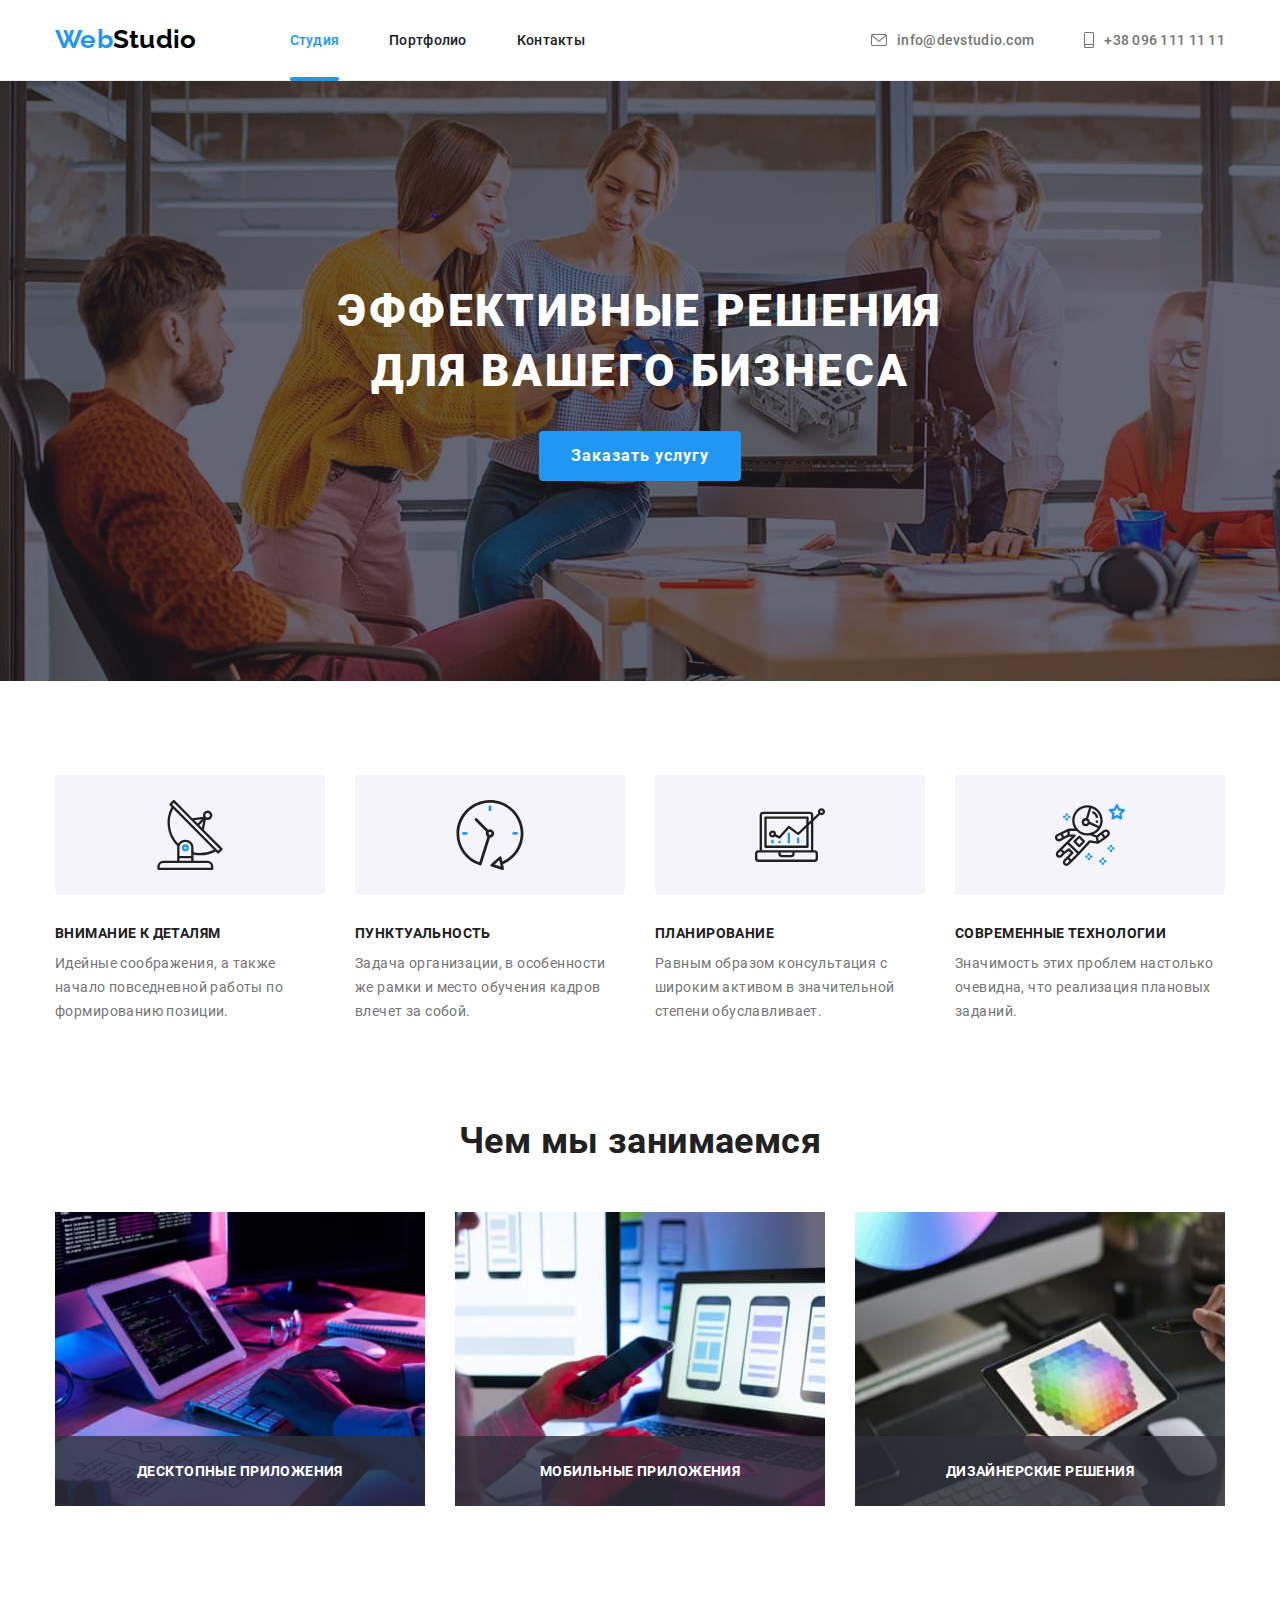
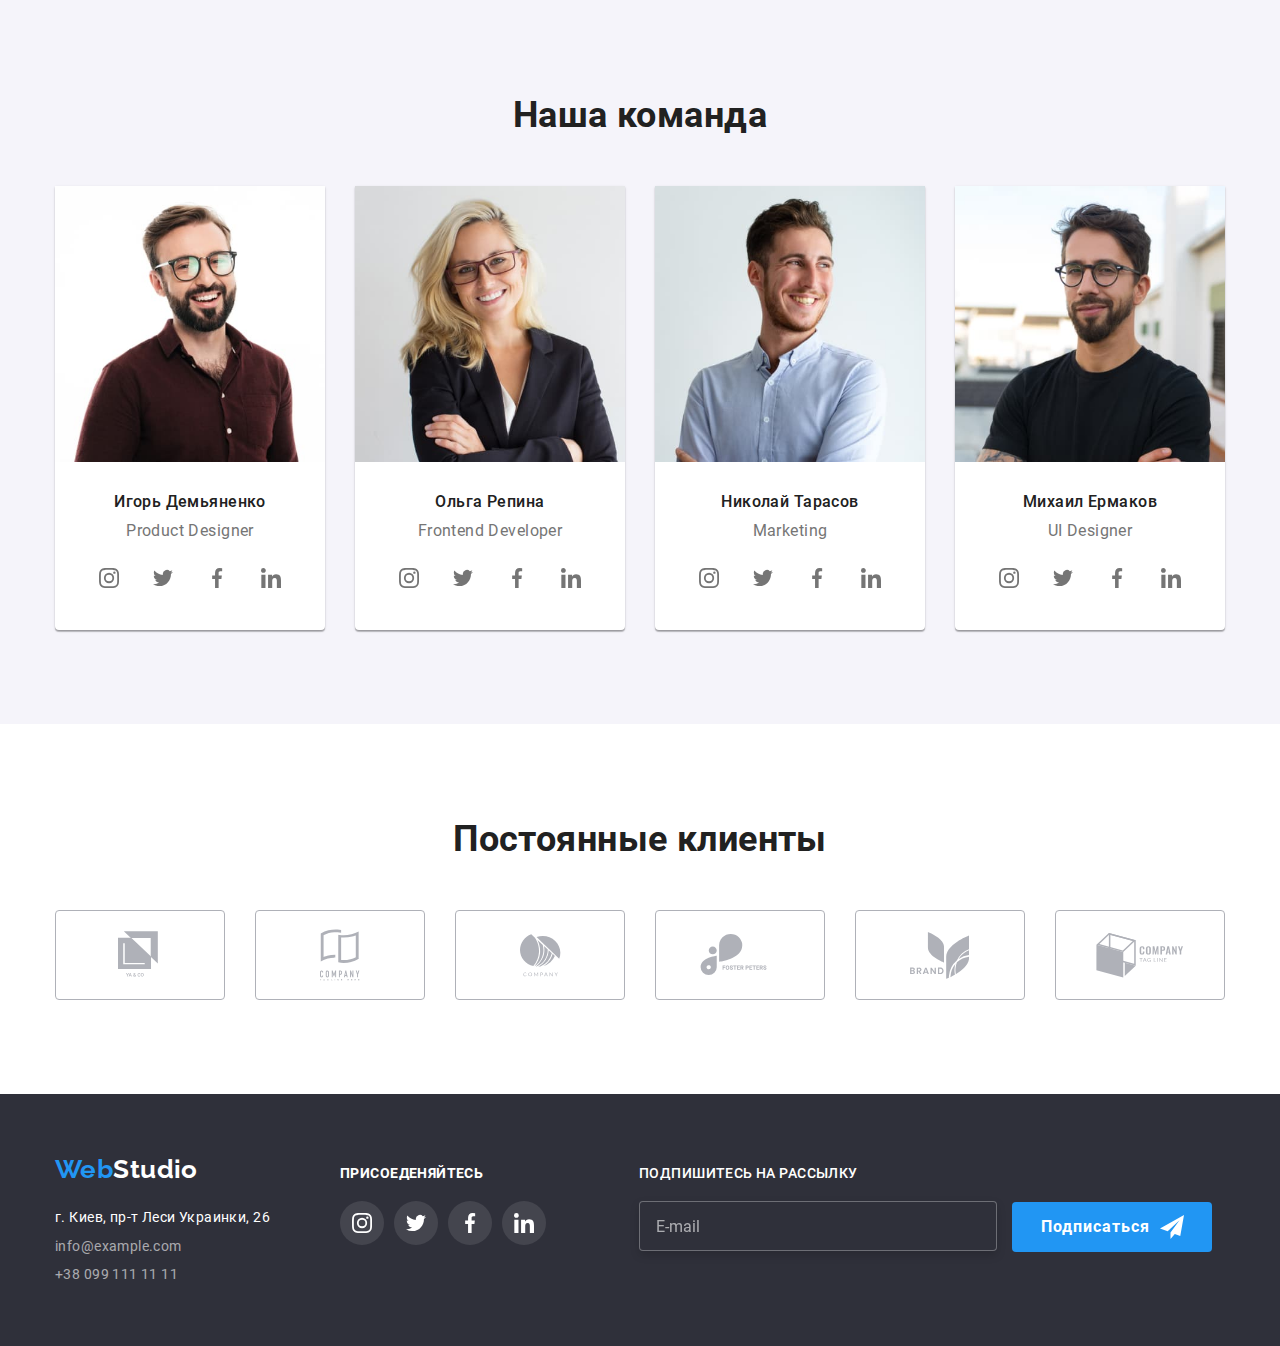
==== commit 736038dc: "Добавление в practice м team изображений 2x." ====
--- a/index.html
+++ b/index.html
@@ -142,6 +142,7 @@
               <img
                 class="practice__image"
                 src="./images/practice/desktop-app.jpg"
+                srcset="./images/practice/desktop-app@2x.jpg 2x"
                 alt="Написание кода программы"
                 width="370"
               />
@@ -153,6 +154,7 @@
               <img
                 class="practice__image"
                 src="./images/practice/mobile-app.jpg"
+                srcset="./images/practice/mobile-app@2x.jpg 2x"
                 alt="Создание структуры программы"
                 width="370"
               />
@@ -164,6 +166,7 @@
               <img
                 class="practice__image"
                 src="./images/practice/desing-solution.jpg"
+                srcset="./images/practice/desing-solution@2x.jpg 2x"
                 alt="Разработка дизайна проэкта"
                 width="370"
               />
@@ -185,9 +188,10 @@
             <li class="team__item">
               <img
                 class="team__image"
-                src="./images/team/desktop/product-desinger.jpg"
+                src="./images/team/mobile/product-desinger.jpg"
+                srcset="./images/team/mobile/product-desinger@2x.jpg 2x"
                 alt="Дизайнер продукта"
-                width="270"
+                width="450"
               />
               <div class="team__text">
                 <h3 class="team__title">Игорь Демьяненко</h3>
@@ -241,9 +245,10 @@
             <li class="team__item">
               <img
                 class="team__image"
-                src="./images/team/desktop/frontend-developer.jpg"
+                src="images/team/mobile/frontend-developer.jpg"
+                srcset="images/team/mobile/frontend-developer@2x.jpg 2x"
                 alt="Фронтенд разработчик"
-                width="270"
+                width="450"
               />
               <div class="team__text">
                 <h3 class="team__title">Ольга Репина</h3>
@@ -297,9 +302,10 @@
             <li class="team__item">
               <img
                 class="team__image"
-                src="./images/team/desktop/marketing.jpg"
+                src="./images/team/mobile/marketing.jpg"
+                srcset="./images/team/mobile/marketing@2x.jpg 2x"
                 alt="Маркетолог"
-                width="270"
+                width="450"
               />
               <div class="team__text">
                 <h3 class="team__title">Николай Тарасов</h3>
@@ -353,9 +359,10 @@
             <li class="team__item">
               <img
                 class="team__image"
-                src="./images/team/desktop/ui-desinger.jpg"
+                src="./images/team/mobile/ui-desinger.jpg"
+                srcset="./images/team/mobile/ui-desinger@2x.jpg 2x"
                 alt="Дизайнер пользовательского интерфейса"
-                width="270"
+                width="450"
               />
               <div class="team__text">
                 <h3 class="team__title">Михаил Ермаков</h3>
--- a/css/main.min.css
+++ b/css/main.min.css
@@ -1,3 +1,3 @@
 /*! modern-normalize v1.0.0 | MIT License | https://github.com/sindresorhus/modern-normalize */*,*::before,*::after{box-sizing:border-box}:root{-moz-tab-size:4;tab-size:4}html{line-height:1.15;-webkit-text-size-adjust:100%}body{margin:0}body{font-family:system-ui,-apple-system,"Segoe UI",Roboto,Helvetica,Arial,sans-serif,"Apple Color Emoji","Segoe UI Emoji"}hr{height:0;color:inherit}abbr[title]{text-decoration:underline dotted}b,strong{font-weight:bolder}code,kbd,samp,pre{font-family:ui-monospace, SFMono-Regular, Consolas, "Liberation Mono", Menlo,- monospace;font-size:1em}small{font-size:80%}sub,sup{font-size:75%;line-height:0;position:relative;vertical-align:baseline}sub{bottom:-0.25em}sup{top:-0.5em}table{text-indent:0;border-color:inherit}button,input,optgroup,select,textarea{font-family:inherit;font-size:100%;line-height:1.15;margin:0}button,select{text-transform:none}button,[type="button"],[type="reset"],[type="submit"]{-webkit-appearance:button}::-moz-focus-inner{border-style:none;padding:0}:-moz-focusring{outline:1px dotted ButtonText}:-moz-ui-invalid{box-shadow:none}legend{padding:0}progress{vertical-align:baseline}::-webkit-inner-spin-button,::-webkit-outer-spin-button{height:auto}[type="search"]{-webkit-appearance:textfield;outline-offset:-2px}::-webkit-search-decoration{-webkit-appearance:none}::-webkit-file-upload-button{-webkit-appearance:button;font:inherit}summary{display:list-item}@font-face{font-family:"Raleway";font-style:normal;font-weight:700;src:url("../fonts/raleway-v17-latin_cyrillic-700.eot");src:local(""),url("../fonts/raleway-v17-latin_cyrillic-700.eot?#iefix") format("embedded-opentype"),url("../fonts/raleway-v17-latin_cyrillic-700.woff2") format("woff2"),url("../fonts/raleway-v17-latin_cyrillic-700.woff") format("woff"),url("../fonts/raleway-v17-latin_cyrillic-700.ttf") format("truetype"),url("../fonts/raleway-v17-latin_cyrillic-700.svg#Raleway") format("svg")}@font-face{font-family:"Roboto";font-style:normal;font-weight:400;src:url("../fonts/roboto-v20-latin_cyrillic-regular.eot");src:local("Roboto"),local("Roboto-Regular"),url("../fonts/roboto-v20-latin_cyrillic-regular.eot?#iefix") format("embedded-opentype"),url("../fonts/roboto-v20-latin_cyrillic-regular.woff2") format("woff2"),url("../fonts/roboto-v20-latin_cyrillic-regular.woff") format("woff"),url("../fonts/roboto-v20-latin_cyrillic-regular.ttf") format("truetype"),url("../fonts/roboto-v20-latin_cyrillic-regular.svg#Roboto") format("svg")}@font-face{font-family:"Roboto";font-style:normal;font-weight:500;src:url("../fonts/roboto-v20-latin_cyrillic-500.eot");src:local("Roboto Medium"),local("Roboto-Medium"),url("../fonts/roboto-v20-latin_cyrillic-500.eot?#iefix") format("embedded-opentype"),url("../fonts/roboto-v20-latin_cyrillic-500.woff2") format("woff2"),url("../fonts/roboto-v20-latin_cyrillic-500.woff") format("woff"),url("../fonts/roboto-v20-latin_cyrillic-500.ttf") format("truetype"),url("../fonts/roboto-v20-latin_cyrillic-500.svg#Roboto") format("svg")}@font-face{font-family:"Roboto";font-style:normal;font-weight:700;src:url("../fonts/roboto-v20-latin_cyrillic-700.eot");src:local("Roboto Bold"),local("Roboto-Bold"),url("../fonts/roboto-v20-latin_cyrillic-700.eot?#iefix") format("embedded-opentype"),url("../fonts/roboto-v20-latin_cyrillic-700.woff2") format("woff2"),url("../fonts/roboto-v20-latin_cyrillic-700.woff") format("woff"),url("../fonts/roboto-v20-latin_cyrillic-700.ttf") format("truetype"),url("../fonts/roboto-v20-latin_cyrillic-700.svg#Roboto") format("svg")}@font-face{font-family:"Roboto";font-style:normal;font-weight:900;src:url("../fonts/roboto-v20-latin_cyrillic-900.eot");src:local("Roboto Black"),local("Roboto-Black"),url("../fonts/roboto-v20-latin_cyrillic-900.eot?#iefix") format("embedded-opentype"),url("../fonts/roboto-v20-latin_cyrillic-900.woff2") format("woff2"),url("../fonts/roboto-v20-latin_cyrillic-900.woff") format("woff"),url("../fonts/roboto-v20-latin_cyrillic-900.ttf") format("truetype"),url("../fonts/roboto-v20-latin_cyrillic-900.svg#Roboto") format("svg")}html{font-size:calc((10 / 16) * 100%)}.page{background-color:#fff;color:#757575;font-family:Roboto, sans-serif;font-style:normal;font-weight:400;font-size:1.4rem;line-height:calc(24 / 14);letter-spacing:0.03em}.list{padding:0;margin:0;list-style:none}.link{text-decoration:none}.visually-hidden{position:absolute;width:1px;height:1px;margin:-1px;border:0;padding:0;white-space:nowrap;clip-path:inset(100%);clip:rect(0 0 0 0);overflow:hidden}.flexbox{display:flex}.container{width:100%;margin-left:auto;margin-right:auto;padding-left:15px;padding-right:15px}@media (min-width: 480px){.container{width:480px}}@media (min-width: 768px){.container{width:768px}}@media (min-width: 1200px){.container{width:1200px}}.logo{display:block;font-size:2.4rem;line-height:calc(28 / 24);color:#000000;font-family:Raleway, sans-serif;font-weight:700}@media (max-width: 767px){.logo{padding-top:16px;padding-bottom:16px}}@media (min-width: 768px){.logo{padding-top:26px;padding-bottom:26px}}@media (min-width: 1200px){.logo{padding-top:24px;padding-bottom:24px;font-size:2.6rem;line-height:calc(31 / 26)}}.logo .link{display:block}.logo__accent{color:#2196f3}.button{font-family:inherit}.menu__button{margin:0;padding:0;border:0;background-color:transparent}@media (max-width: 767px){.menu__button{width:40px;height:40px}}@media (min-width: 768px){.menu__button{display:none}}.menu__button.is-open .menu__icon-close{display:block}.menu__button.is-open .menu__icon-open{display:none}.menu__icon-close{display:none}.menu__button-image{width:24px;height:16px;fill:#212121;transition-property:fill;transition-duration:250ms;transition-timing-function:cubic-bezier(0.4, 0, 0.2, 1)}@media (min-width: 768px){.menu__button-image{display:none}}.menu__button-image:hover,.menu__button-image :focus{fill:#2196f3;cursor:pointer}.banner__button,.modal__form-button,.subscription__button{min-width:200px;height:50px;padding-top:10px;padding-left:32px;padding-right:32px;padding-bottom:10px;border:none;border-radius:4px;background-color:#2196f3;color:#fff;font-weight:700;font-size:1.6rem;line-height:calc(30 / 16);letter-spacing:0.06em;cursor:pointer}.banner__button:hover,.modal__form-button:hover,.subscription__button:hover{background-color:#188ce8}.subscription__button{position:relative;padding-left:29px;text-align:start;transition-property:background-color;transition-duration:250ms;transition-timing-function:cubic-bezier(0.4, 0, 0.2, 1)}.subscription__button::after{position:absolute;top:50%;right:28px;transform:translateY(-50%);display:block;content:"";width:24px;height:24px;background-image:url(../images/svg/icon-send.svg)}.button-close{position:absolute;top:8px;right:8px;display:flex;justify-content:center;align-items:center;width:30px;height:30px;border:1px solid rgba(0,0,0,0.1);border-radius:50%;background-color:#fff;transition-property:fill;transition-duration:250ms;transition-timing-function:cubic-bezier(0.4, 0, 0.2, 1);cursor:pointer}.button-close:hover{fill:#2196f3}.button-close__svg{width:11px;height:11px}.modal__form-button{margin-top:30px;margin-left:auto;margin-right:auto;box-shadow:0px 4px 4px rgba(0,0,0,0.15);transition-property:background-color;transition-duration:250ms;transition-timing-function:cubic-bezier(0.4, 0, 0.2, 1)}.filter__btn{padding:6px 22px;border:transparent;border-radius:4px;background-color:#f5f4fa;color:#212121;font-weight:500;font-size:1.6rem;line-height:calc(26 / 16);letter-spacing:0.03em;cursor:pointer;transition-property:background-color;transition-duration:250ms;transition-timing-function:cubic-bezier(0.4, 0, 0.2, 1)}.filter__btn:hover,.filter__btn:focus,.filter__btn:active{outline-color:transparent;outline-width:0;box-shadow:0px 3px 1px rgba(0,0,0,0.1),0px 1px 2px rgba(0,0,0,0.08),0px 2px 2px rgba(0,0,0,0.12);background-color:#2196f3;color:#fff}.menu{font-weight:500;line-height:calc(16 / 14);letter-spacing:0.02em;border-bottom:1px solid #ececec}@media (max-width: 767px){.menu{font-size:1.8rem;line-height:calc(21 / 18)}}.menu__box{position:relative;display:flex;padding-left:15px;padding-right:15px}@media (max-width: 767px){.menu__box{align-items:baseline;justify-content:space-between}}@media (min-width: 1200px){.nav{display:flex}}.site-nav{display:flex;flex-direction:column;align-items:center}@media (max-width: 767px){.site-nav{margin-bottom:48px}}@media (min-width: 768px){.site-nav{flex-direction:row;margin-left:88px}}@media (min-width: 1200px){.site-nav{margin-left:93px}}.site-nav__item{position:relative}@media (max-width: 767px){.site-nav__item:not(:last-child){margin-bottom:16px}}@media (min-width: 768px){.site-nav__item:not(:last-child){margin-right:50px}}.site-nav__item .site-nav__link--active::after{position:absolute;width:100%;height:4px;bottom:-1px;display:block;content:"";background-color:#2196f3;border-radius:2px}.site-nav__link{display:block;padding-top:32px;padding-bottom:32px;color:#212121;transition-property:color;transition-duration:250ms;transition-timing-function:cubic-bezier(0.4, 0, 0.2, 1)}@media (max-width: 767px){.site-nav__link{padding-top:12px;padding-bottom:12px}}.site-nav__link:hover,.site-nav__link:focus{color:#2196f3}.site-nav__link--active{color:#2196f3}@media (min-width: 768px){.communications{display:flex;margin-left:84px}}@media screen and (min-width: 768px) and (max-width: 1199px){.communications{flex-direction:column;justify-content:center}}@media (min-width: 1200px){.communications{margin-left:auto}}@media (max-width: 767px){.communications__item+.communications__item{margin-top:12px}}@media (min-width: 1200px){.communications__item+.communications__item{margin-left:50px}}.communications__link{color:#757575;transition-property:color;transition-duration:250ms;transition-timing-function:cubic-bezier(0.4, 0, 0.2, 1)}@media screen and (min-width: 768px) and (max-width: 1199px){.communications__link{display:block;padding-top:5px;padding-bottom:5px;font-size:1.2rem;line-height:calc(14 / 12)}}@media (min-width: 1200px){.communications__link{display:inline-flex;align-items:center;padding-top:32px;padding-bottom:32px}}.communications__link:hover,.communications__link:focus{color:#2196f3}.communications__link:hover .communications__icon{fill:#2196f3}.communications__icon{margin-right:8px;fill:#757575}@media (min-width: 1200px){.communications__icon{margin-right:10px}}.communications__envelope{width:14px;height:10px}@media (min-width: 1200px){.communications__envelope{width:16px;height:12px}}.communications__smartphone{width:10px;height:14px}@media (min-width: 1200px){.communications__smartphone{height:16px}}@media (max-width: 767px){.menu-mobile{display:none;position:absolute;top:101%;left:0;z-index:1;width:100%;height:393px;background-color:#fff;padding-top:48px;padding-bottom:64px;text-align:center}}@media (max-width: 767px){.menu-mobile.is-open{display:block}}@media (min-width: 768px){.menu-mobile{display:flex}}@media (min-width: 1200px){.menu-mobile{width:100%}}.banner{display:flex;flex-direction:column;justify-content:center;align-items:center;margin-left:auto;margin-right:auto;background-color:#2f303a;background-image:linear-gradient(to right, rgba(47,48,58,0.4), rgba(47,48,58,0.4)),url(../images/banner/desktop/banner.jpg);background-position:center}@media (max-width: 479px){.banner{display:block;padding-top:118px;padding-bottom:118px}}@media (min-width: 480px){.banner{max-width:480px;height:400px}}@media (min-width: 768px){.banner{max-width:768px;height:400px}}@media (min-width: 1200px){.banner{max-width:1600px;height:600px}}.banner .container{text-align:center}.banner__title{max-width:360px;margin-top:0;margin-left:auto;margin-right:auto;margin-bottom:30px;color:#fff;font-weight:900;font-size:2.6rem;line-height:calc(42 / 26);letter-spacing:0.06em;text-transform:uppercase}@media (min-width: 1200px){.banner__title{max-width:696px;font-size:4.4rem;line-height:calc(60 / 44)}}.section__title{margin-top:0;margin-bottom:0;color:#212121;font-weight:700;font-size:2.8rem;line-height:calc(33 / 28);text-align:center}@media (min-width: 1200px){.section__title{font-size:3.6rem;line-height:calc(42 / 36)}}.feature{padding:60px 15px}@media (min-width: 1200px){.feature{padding:0 15px}}@media (min-width: 768px){.feature__list{display:flex;flex-wrap:wrap}}@media (min-width: 1200px){.feature__list{display:flex;padding-top:94px}}.feature__title{margin-top:0;margin-bottom:10px;color:#212121;font-weight:700;font-size:1.4rem;line-height:calc(16 / 14);text-transform:uppercase}@media (max-width: 767px){.feature__title{text-align:center}}.feature__item{width:100%}.feature__item:not(:last-child){margin-bottom:30px}@media (min-width: 1200px){.feature__item:not(:last-child){margin-right:30px;margin-bottom:0}}@media (min-width: 768px){.feature__item{width:calc((100% - 15px * 2) / 2)}.feature__item:nth-last-child(2){margin-bottom:0}.feature__item:nth-child(2n){margin-left:30px}}@media (min-width: 1200px){.feature__item{width:calc((100% - 30px * 3) / 4);padding-bottom:3px}.feature__item:nth-child(2n){margin-left:0}}.feature__item::before{display:block;margin-bottom:30px;content:"";height:120px;background-color:#f5f4fa;border-radius:4px;background-repeat:no-repeat;background-position:center}.feature__icon-antenna::before{background-image:url(../images/svg/antenna.svg)}.feature__icon-clock::before{background-image:url(../images/svg/clock.svg)}.feature__icon-diagram::before{background-image:url(../images/svg/diagram.svg)}.feature__icon-astronaut::before{background-image:url(../images/svg/astronaut.svg)}.feature__text{margin-top:0;margin-bottom:0}.practice{display:none;padding-top:94px;padding-bottom:94px}@media (min-width: 1200px){.practice{display:block}}.practice__list{display:flex;margin-top:50px}.practice__box-inside{position:absolute;bottom:0;left:0;display:flex;justify-content:center;align-items:center;width:370px;height:70px;background-color:rgba(47,48,58,0.8)}.practice__image{display:block}.practice__item{position:relative;display:block;width:calc((100% - 30px * 2) / 3)}.practice__item:not(:last-child){margin-right:30px}.practice__text{margin-top:0;margin-bottom:0;font-weight:700;line-height:calc(16 / 14);text-align:center;text-transform:uppercase;color:#fff}.team{background-color:#f5f4fa}.team__box{padding:60px 15px}@media (min-width: 1200px){.team__box{padding-top:94px;padding-bottom:94px}}@media (min-width: 768px){.team__list{display:flex;flex-wrap:wrap}}@media (min-width: 1200px){.team__list{margin-top:20px}.team__list>.team__item:not(:last-child){margin-right:30px}}.team__item{display:block;margin-top:30px;text-align:center;box-shadow:0px 1px 3px rgba(0,0,0,0.12),0px 1px 1px rgba(0,0,0,0.14),0px 2px 1px rgba(0,0,0,0.2);border-radius:0px 0px 4px 4px;background-color:#fff}@media (min-width: 768px){.team__item{width:calc((100% - 15px * 2) / 2)}.team__item:nth-child(2n){margin-left:30px}}@media (min-width: 1200px){.team__item{padding-top:0;width:calc((100% - 30px * 3) / 4)}.team__item:nth-child(2n){margin-left:0}}.team__image{display:block}@media (max-width: 1199px){.team__image{width:100%}}.team__text{padding-top:30px;padding-bottom:16px}.team__title{margin-top:0;margin-bottom:10px;color:#212121;font-weight:500;font-size:1.6rem;line-height:1.19}.team__career{margin-top:0;margin-bottom:0;font-size:1.6rem;line-height:calc(19 / 16)}.team-social{display:flex;justify-content:center;align-items:center}.team-social__item{margin-bottom:30px}.team-social__item+.team-social__item{margin-left:10px}.team-social__link{display:inline-flex;justify-content:center;align-items:center;width:44px;height:44px;fill:#757575;border-radius:50%;color:#757575;transition-property:background-color, fill, color;transition-duration:250ms;transition-timing-function:cubic-bezier(0.4, 0, 0.2, 1)}.team-social__link:hover,.team-social__link:focus{background-color:#2196f3;color:#fff;fill:#fff}.team-social__instagram,.team-social__twitter,.team-social__facebook,.team-social__linkedin{width:20px;height:20px}.clients{padding:60px 15px}@media (min-width: 1200px){.clients{padding-top:94px;padding-bottom:94px}}.clients__title{margin-top:0;margin-bottom:30px}@media (min-width: 1200px){.clients__title{margin-bottom:50px}}.clients__list{display:flex;flex-wrap:wrap;justify-content:center}@media (min-width: 480px){.clients__list{margin:-15px}}.clients__item{display:flex;margin:15px}@media (max-width: 479px){.clients__item{justify-content:center;width:calc(100% - 30px * 2)}}@media (min-width: 480px){.clients__item{display:flex;margin:15px}}@media (min-width: 768px){.clients__item{width:calc((100% - 30px * 3) / 3)}}@media (min-width: 1200px){.clients__item{width:calc((100% - 30px * 6) / 6)}}.clients__item:nth-child(1) .clients__company{width:44px;height:49px}.clients__item:nth-child(2) .clients__company{width:40px;height:52px}.clients__item:nth-child(3) .clients__company{width:41px;height:43px}.clients__item:nth-child(4) .clients__company{width:80px;height:42px}.clients__item:nth-child(5) .clients__company{width:59px;height:47px}.clients__item:nth-child(6) .clients__company{width:88px;height:45px}.client-icon{fill:#afb1b8;transition-property:fill;transition-duration:250ms;transition-timing-function:cubic-bezier(0.4, 0, 0.2, 1)}.clients__link{display:inline-flex;justify-content:center;align-items:center;width:210px;height:90px;border:1px solid #afb1b8;border-radius:4px;transition-property:border-color;transition-duration:250ms;transition-timing-function:cubic-bezier(0.4, 0, 0.2, 1)}@media (min-width: 768px){.clients__link{width:226px}}@media (min-width: 1200px){.clients__link{width:170px}}.clients__link:hover{border:1px solid #2196f3}.clients__link:hover .client-icon{fill:#2196f3}.footer{padding-top:60px;padding-bottom:60px;background-color:#2f303a;color:#ffffff}.footer .logo{display:block;padding-top:0;padding-bottom:0;margin-bottom:20px}.footer__box{display:flex;flex-direction:column;align-items:center}@media (min-width: 768px){.footer__box{flex-direction:row}}@media (min-width: 768px) and (max-width: 1199px){.footer__box{flex-wrap:wrap;align-items:baseline}}@media (min-width: 1200px){.footer__box{align-items:baseline}}@media (min-width: 768px) and (max-width: 1199px){.subscription{margin-top:60px;margin-left:25%}}@media (max-width: 1199px){.subscription{text-align:center}}.subscription__title{margin-top:0;margin-bottom:20px;font-weight:500;font-size:1.4rem;line-height:calc(16 / 14);text-transform:uppercase}.subscription__input{width:358px;height:50px;padding-top:13px;padding-left:16px;padding-bottom:13px;border:1px solid rgba(255,255,255,0.3);filter:drop-shadow(0px 4px 4px rgba(0,0,0,0.15));border-radius:4px;background-color:#2f303a;font-size:1.6rem;line-height:calc(20 / 16);color:#fff}@media (max-width: 1199px){.subscription__input{display:block;margin-bottom:20px}}@media (min-width: 1200px){.subscription__input{margin-right:12px}}.subscription__input::placeholder{font-size:1.6rem;line-height:calc(20 / 16);color:rgba(255,255,255,0.6)}.subscription__input:not(:placeholder-shown):focus:invalid{outline-color:red}.main-address{max-width:231px}@media (min-width: 768px) and (max-width: 1199px){.main-address{margin-right:165px;margin-left:61px}}@media (max-width: 1199px){.main-address{text-align:center}}@media (min-width: 1200px){.main-address{margin-right:70px}}.main-address__text{margin-top:0;margin-bottom:0;color:#ffffff}.address{font-style:normal}.address__link{color:rgba(255,255,255,0.6);transition-property:color;transition-duration:250ms;transition-timing-function:cubic-bezier(0.4, 0, 0.2, 1)}.address__link:hover,.address__link:focus{color:#2196f3}.address__item+.address__item{margin-top:3.5px}@media (min-width: 1200px){.address__item+.address__item{margin-top:4.5px}}.address__text{margin-top:0;margin-bottom:0}@media (max-width: 767px){.social{margin-top:60px;margin-bottom:60px}}@media (max-width: 1199px){.social{text-align:center}}@media (min-width: 1200px){.social{margin-right:93px}}.social__title{margin-top:0;margin-bottom:20px;color:#fff;font-weight:700;font-size:1.4rem;line-height:calc(16 / 14);text-transform:uppercase}.social__list{display:flex}.social__item{height:44px}.social__item+.social__item{margin-left:10px}.social__link{display:inline-block;width:44px;height:44px;border-radius:50%;background-color:rgba(255,255,255,0.1);background-repeat:no-repeat;background-position:center;transition-property:background-color;transition-duration:250ms;transition-timing-function:cubic-bezier(0.4, 0, 0.2, 1)}.social__link:hover,.social__link:focus{background-color:#2196f3}.social__instagram-link{background-image:url(../images/svg/instagram.svg)}.social__twitter-link{background-image:url(../images/svg/twitter.svg)}.social__facebook-link{background-image:url(../images/svg/facebook.svg)}.social__linkedin-link{background-image:url(../images/svg/linkedin.svg)}.filter{padding-top:60px;padding-bottom:60px}@media (min-width: 1200px){.filter{padding-top:94px;padding-bottom:94px}}.filter__button{display:flex}@media (max-width: 767px){.filter__button{flex-wrap:wrap}}@media (min-width: 768px){.filter__button{justify-content:center}}.filter__item{display:block}.filter__item:not(:last-child){margin-right:8px}@media (max-width: 767px){.filter__item{margin-bottom:15px}}.catalog{padding-top:35px}@media screen and (min-width: 768px) and (max-width: 1199px){.catalog{padding-top:30px}}@media (min-width: 1200px){.catalog{padding-top:50px}}.catalog__list{display:flex;flex-wrap:wrap}.catalog__image{display:block}@media (max-width: 767px){.catalog__image{width:100%;height:294px}}.catalog__item{display:inline-block;width:100%;background-color:#fff}.catalog__item:not(:last-child){margin-bottom:30px}@media screen and (min-width: 768px) and (max-width: 1199px){.catalog__item{width:calc((100% - 30px) / 2)}.catalog__item:nth-child(2n+1){margin-right:30px}}@media (min-width: 1200px){.catalog__item{margin-right:30px;width:calc((100% - 30px * 2) / 3)}.catalog__item:nth-child(3n){margin-right:0}.catalog__item:nth-last-child(-n+3){margin-bottom:0}}.catalog__item:hover .catalog__text{box-shadow:0px 1px 1px rgba(0,0,0,0.12),0px 4px 4px rgba(0,0,0,0.06),1px 4px 6px rgba(0,0,0,0.16)}.catalog__item:hover .catalog__description-pullout{transform:translateY(-100%);opacity:1}.catalog__description{position:relative;overflow:hidden}.catalog__description-pullout{position:absolute;bottom:-100%;left:0;width:100%;height:100%;padding:63px 24px;background:rgba(33,150,243,0.9);transition-property:transform;transition-duration:250ms;transition-timing-function:cubic-bezier(0.4, 0, 0.2, 1);opacity:0}.catalog__description-text{margin-top:0;margin-bottom:0;font-size:1.8rem;line-height:calc(28 / 18);color:#fff}.catalog__text{padding-top:20px;padding-left:23px;padding-right:23px;padding-bottom:20px;border-left:1px solid #eee;border-right:1px solid #eee;border-bottom:1px solid #eee}.catalog__title{margin-top:0;margin-bottom:4px;color:#212121;font-weight:700;font-size:1.8rem;line-height:calc(36 / 18);letter-spacing:0.06em}.catalog__project{margin-top:0;margin-bottom:0;color:#757575;font-size:1.6rem;line-height:calc(30 / 16)}.backdrop.is-hidden{visibility:hidden;opacity:0;pointer-events:none;transition:600ms linear 0.7s}.backdrop{position:fixed;top:0;left:0;width:100%;height:100%;background-color:rgba(0,0,0,0.2)}.is-hidden .modal{top:25%;transform:translate(-150%, -100%) scale(0.1)}.modal{position:absolute;left:50%;top:50%;display:flex;flex-direction:column;justify-content:space-between;padding:40px 40px;transform:translate(-50%, -50%) scale(1);background:#ffffff;box-shadow:0px 1px 3px rgba(0,0,0,0.12),0px 1px 1px rgba(0,0,0,0.14),0px 2px 1px rgba(0,0,0,0.2);border-radius:4px;transition:transform 300ms linear, scale 500ms linear}@media (max-width: 1199px){.modal{width:450px;height:609px}}@media (min-width: 1200px){.modal{width:528px;height:581px}}.modal__title{margin-top:0;margin-bottom:12px;font-weight:500;font-size:2rem;line-height:calc(30 / 20);text-align:center;color:#212121}@media (min-width: 1200px){.modal__title{line-height:calc(23 / 20)}}.modal__form{display:flex;flex-direction:column}.modal__form-field{position:relative;display:block}.modal__form-field+.modal__form-field{margin-top:10px}.modal__form-label{display:block;margin-bottom:4px;font-size:1.2rem;line-height:calc(14 / 12);letter-spacing:0.01em;color:#757575}.modal__form-input{width:100%;height:40px;padding-left:42px;border:1px solid rgba(33,33,33,0.2);border-radius:4px;transition-property:outline-color, fill;transition-duration:250ms;transition-timing-function:cubic-bezier(0.4, 0, 0.2, 1)}.modal__form-input::placeholder{color:#ffffff}.modal__form-input:not(:placeholder-shown):focus:valid{outline-color:#2196f3;fill:#2196f3}.modal__form-input:not(:placeholder-shown):focus:valid ~ .modal__form-icon{outline-color:#2196f3;fill:#2196f3}.modal__form-input:not(:placeholder-shown):focus:invalid{outline-color:#ff0000;fill:#ff0000}.modal__form-input:not(:placeholder-shown):focus:invalid ~ .modal__form-icon{outline-color:#ff0000;fill:#ff0000}.modal__form-input:focus,.modal__form-input:focus+.modal__form-icon{outline-color:#2196f3;fill:#2196f3}.modal__form-input.modal__form-textarea::placeholder{color:rgba(117,117,117,0.5)}.modal__form-textarea{display:block;height:120px;padding:12px 16px;resize:none;font-size:1.4rem;line-height:calc(16 / 14);letter-spacing:0.01em}.modal__form-checkbox{display:flex;justify-content:space-evenly;align-items:center;margin-top:20px}@media (max-width: 1199px){.modal__form-checkbox{font-size:1.2rem;line-height:calc(14 / 12)}}.modal__checkbox-icon{display:inline-block;width:16px;height:15px;border:2px solid #212121;border-radius:2px;transition-property:background-color, border-color;transition-duration:250ms;transition-timing-function:cubic-bezier(0.4, 0, 0.2, 1)}.modal__form-checkbox-input:checked+.modal__checkbox-icon{background-origin:border-box;background-image:url(../images/svg/icon-check.svg);background-size:contain;background-color:#2196f3;border-color:#2196f3;border-radius:2px}.modal__form-checkbox-text{margin-top:0;margin-bottom:0;color:#757575}.modal__form-checkbox-link{display:block;color:#2196f3;text-decoration-line:underline}.modal__form-icon{position:absolute;top:50%;left:12px;width:18px;height:18px}
+ monospace;font-size:1em}small{font-size:80%}sub,sup{font-size:75%;line-height:0;position:relative;vertical-align:baseline}sub{bottom:-0.25em}sup{top:-0.5em}table{text-indent:0;border-color:inherit}button,input,optgroup,select,textarea{font-family:inherit;font-size:100%;line-height:1.15;margin:0}button,select{text-transform:none}button,[type="button"],[type="reset"],[type="submit"]{-webkit-appearance:button}::-moz-focus-inner{border-style:none;padding:0}:-moz-focusring{outline:1px dotted ButtonText}:-moz-ui-invalid{box-shadow:none}legend{padding:0}progress{vertical-align:baseline}::-webkit-inner-spin-button,::-webkit-outer-spin-button{height:auto}[type="search"]{-webkit-appearance:textfield;outline-offset:-2px}::-webkit-search-decoration{-webkit-appearance:none}::-webkit-file-upload-button{-webkit-appearance:button;font:inherit}summary{display:list-item}@font-face{font-family:"Raleway";font-style:normal;font-weight:700;src:url("../fonts/raleway-v17-latin_cyrillic-700.eot");src:local(""),url("../fonts/raleway-v17-latin_cyrillic-700.eot?#iefix") format("embedded-opentype"),url("../fonts/raleway-v17-latin_cyrillic-700.woff2") format("woff2"),url("../fonts/raleway-v17-latin_cyrillic-700.woff") format("woff"),url("../fonts/raleway-v17-latin_cyrillic-700.ttf") format("truetype"),url("../fonts/raleway-v17-latin_cyrillic-700.svg#Raleway") format("svg")}@font-face{font-family:"Roboto";font-style:normal;font-weight:400;src:url("../fonts/roboto-v20-latin_cyrillic-regular.eot");src:local("Roboto"),local("Roboto-Regular"),url("../fonts/roboto-v20-latin_cyrillic-regular.eot?#iefix") format("embedded-opentype"),url("../fonts/roboto-v20-latin_cyrillic-regular.woff2") format("woff2"),url("../fonts/roboto-v20-latin_cyrillic-regular.woff") format("woff"),url("../fonts/roboto-v20-latin_cyrillic-regular.ttf") format("truetype"),url("../fonts/roboto-v20-latin_cyrillic-regular.svg#Roboto") format("svg")}@font-face{font-family:"Roboto";font-style:normal;font-weight:500;src:url("../fonts/roboto-v20-latin_cyrillic-500.eot");src:local("Roboto Medium"),local("Roboto-Medium"),url("../fonts/roboto-v20-latin_cyrillic-500.eot?#iefix") format("embedded-opentype"),url("../fonts/roboto-v20-latin_cyrillic-500.woff2") format("woff2"),url("../fonts/roboto-v20-latin_cyrillic-500.woff") format("woff"),url("../fonts/roboto-v20-latin_cyrillic-500.ttf") format("truetype"),url("../fonts/roboto-v20-latin_cyrillic-500.svg#Roboto") format("svg")}@font-face{font-family:"Roboto";font-style:normal;font-weight:700;src:url("../fonts/roboto-v20-latin_cyrillic-700.eot");src:local("Roboto Bold"),local("Roboto-Bold"),url("../fonts/roboto-v20-latin_cyrillic-700.eot?#iefix") format("embedded-opentype"),url("../fonts/roboto-v20-latin_cyrillic-700.woff2") format("woff2"),url("../fonts/roboto-v20-latin_cyrillic-700.woff") format("woff"),url("../fonts/roboto-v20-latin_cyrillic-700.ttf") format("truetype"),url("../fonts/roboto-v20-latin_cyrillic-700.svg#Roboto") format("svg")}@font-face{font-family:"Roboto";font-style:normal;font-weight:900;src:url("../fonts/roboto-v20-latin_cyrillic-900.eot");src:local("Roboto Black"),local("Roboto-Black"),url("../fonts/roboto-v20-latin_cyrillic-900.eot?#iefix") format("embedded-opentype"),url("../fonts/roboto-v20-latin_cyrillic-900.woff2") format("woff2"),url("../fonts/roboto-v20-latin_cyrillic-900.woff") format("woff"),url("../fonts/roboto-v20-latin_cyrillic-900.ttf") format("truetype"),url("../fonts/roboto-v20-latin_cyrillic-900.svg#Roboto") format("svg")}html{font-size:calc((10 / 16) * 100%)}.page{background-color:#fff;color:#757575;font-family:Roboto, sans-serif;font-style:normal;font-weight:400;font-size:1.4rem;line-height:calc(24 / 14);letter-spacing:0.03em}.list{padding:0;margin:0;list-style:none}.link{text-decoration:none}.visually-hidden{position:absolute;width:1px;height:1px;margin:-1px;border:0;padding:0;white-space:nowrap;clip-path:inset(100%);clip:rect(0 0 0 0);overflow:hidden}.flexbox{display:flex}.container{width:100%;margin-left:auto;margin-right:auto;padding-left:15px;padding-right:15px}@media (min-width: 480px){.container{width:480px}}@media (min-width: 768px){.container{width:768px}}@media (min-width: 1200px){.container{width:1200px}}.logo{display:block;font-size:2.4rem;line-height:calc(28 / 24);color:#000000;font-family:Raleway, sans-serif;font-weight:700}@media (max-width: 767px){.logo{padding-top:16px;padding-bottom:16px}}@media (min-width: 768px){.logo{padding-top:26px;padding-bottom:26px}}@media (min-width: 1200px){.logo{padding-top:24px;padding-bottom:24px;font-size:2.6rem;line-height:calc(31 / 26)}}.logo .link{display:block}.logo__accent{color:#2196f3}.button{font-family:inherit}.menu__button{margin:0;padding:0;border:0;background-color:transparent}@media (max-width: 767px){.menu__button{width:40px;height:40px}}@media (min-width: 768px){.menu__button{display:none}}.menu__button.is-open .menu__icon-close{display:block}.menu__button.is-open .menu__icon-open{display:none}.menu__icon-close{display:none}.menu__button-image{width:24px;height:16px;fill:#212121;transition-property:fill;transition-duration:250ms;transition-timing-function:cubic-bezier(0.4, 0, 0.2, 1)}@media (min-width: 768px){.menu__button-image{display:none}}.menu__button-image:hover,.menu__button-image :focus{fill:#2196f3;cursor:pointer}.banner__button,.modal__form-button,.subscription__button{min-width:200px;height:50px;padding-top:10px;padding-left:32px;padding-right:32px;padding-bottom:10px;border:none;border-radius:4px;background-color:#2196f3;color:#fff;font-weight:700;font-size:1.6rem;line-height:calc(30 / 16);letter-spacing:0.06em;cursor:pointer}.banner__button:hover,.modal__form-button:hover,.subscription__button:hover{background-color:#188ce8}.subscription__button{position:relative;padding-left:29px;text-align:start;transition-property:background-color;transition-duration:250ms;transition-timing-function:cubic-bezier(0.4, 0, 0.2, 1)}.subscription__button::after{position:absolute;top:50%;right:28px;transform:translateY(-50%);display:block;content:"";width:24px;height:24px;background-image:url(../images/svg/icon-send.svg)}.button-close{position:absolute;top:8px;right:8px;display:flex;justify-content:center;align-items:center;width:30px;height:30px;border:1px solid rgba(0,0,0,0.1);border-radius:50%;background-color:#fff;transition-property:fill;transition-duration:250ms;transition-timing-function:cubic-bezier(0.4, 0, 0.2, 1);cursor:pointer}.button-close:hover{fill:#2196f3}.button-close__svg{width:11px;height:11px}.modal__form-button{margin-top:30px;margin-left:auto;margin-right:auto;box-shadow:0px 4px 4px rgba(0,0,0,0.15);transition-property:background-color;transition-duration:250ms;transition-timing-function:cubic-bezier(0.4, 0, 0.2, 1)}.filter__btn{padding:6px 22px;border:transparent;border-radius:4px;background-color:#f5f4fa;color:#212121;font-weight:500;font-size:1.6rem;line-height:calc(26 / 16);letter-spacing:0.03em;cursor:pointer;transition-property:background-color;transition-duration:250ms;transition-timing-function:cubic-bezier(0.4, 0, 0.2, 1)}.filter__btn:hover,.filter__btn:focus,.filter__btn:active{outline-color:transparent;outline-width:0;box-shadow:0px 3px 1px rgba(0,0,0,0.1),0px 1px 2px rgba(0,0,0,0.08),0px 2px 2px rgba(0,0,0,0.12);background-color:#2196f3;color:#fff}.menu{font-weight:500;line-height:calc(16 / 14);letter-spacing:0.02em;border-bottom:1px solid #ececec}@media (max-width: 767px){.menu{font-size:1.8rem;line-height:calc(21 / 18)}}.menu__box{position:relative;display:flex;padding-left:15px;padding-right:15px}@media (max-width: 767px){.menu__box{align-items:baseline;justify-content:space-between}}@media (min-width: 1200px){.nav{display:flex}}.site-nav{display:flex;flex-direction:column;align-items:center}@media (max-width: 767px){.site-nav{margin-bottom:48px}}@media (min-width: 768px){.site-nav{flex-direction:row;margin-left:88px}}@media (min-width: 1200px){.site-nav{margin-left:93px}}.site-nav__item{position:relative}@media (max-width: 767px){.site-nav__item:not(:last-child){margin-bottom:16px}}@media (min-width: 768px){.site-nav__item:not(:last-child){margin-right:50px}}.site-nav__item .site-nav__link--active::after{position:absolute;width:100%;height:4px;bottom:-1px;display:block;content:"";background-color:#2196f3;border-radius:2px}.site-nav__link{display:block;padding-top:32px;padding-bottom:32px;color:#212121;transition-property:color;transition-duration:250ms;transition-timing-function:cubic-bezier(0.4, 0, 0.2, 1)}@media (max-width: 767px){.site-nav__link{padding-top:12px;padding-bottom:12px}}.site-nav__link:hover,.site-nav__link:focus{color:#2196f3}.site-nav__link--active{color:#2196f3}@media (min-width: 768px){.communications{display:flex;margin-left:84px}}@media screen and (min-width: 768px) and (max-width: 1199px){.communications{flex-direction:column;justify-content:center}}@media (min-width: 1200px){.communications{margin-left:auto}}@media (max-width: 767px){.communications__item+.communications__item{margin-top:12px}}@media (min-width: 1200px){.communications__item+.communications__item{margin-left:50px}}.communications__link{color:#757575;transition-property:color;transition-duration:250ms;transition-timing-function:cubic-bezier(0.4, 0, 0.2, 1)}@media screen and (min-width: 768px) and (max-width: 1199px){.communications__link{display:block;padding-top:5px;padding-bottom:5px;font-size:1.2rem;line-height:calc(14 / 12)}}@media (min-width: 1200px){.communications__link{display:inline-flex;align-items:center;padding-top:32px;padding-bottom:32px}}.communications__link:hover,.communications__link:focus{color:#2196f3}.communications__link:hover .communications__icon{fill:#2196f3}.communications__icon{margin-right:8px;fill:#757575}@media (min-width: 1200px){.communications__icon{margin-right:10px}}.communications__envelope{width:14px;height:10px}@media (min-width: 1200px){.communications__envelope{width:16px;height:12px}}.communications__smartphone{width:10px;height:14px}@media (min-width: 1200px){.communications__smartphone{height:16px}}@media (max-width: 767px){.menu-mobile{display:none;position:absolute;top:101%;left:0;z-index:1;width:100%;height:393px;background-color:#fff;padding-top:48px;padding-bottom:64px;text-align:center}}@media (max-width: 767px){.menu-mobile.is-open{display:block}}@media (min-width: 768px){.menu-mobile{display:flex}}@media (min-width: 1200px){.menu-mobile{width:100%}}.banner{display:flex;flex-direction:column;justify-content:center;align-items:center;margin-left:auto;margin-right:auto;max-width:480px;height:400px;background-color:#2f303a;background-image:linear-gradient(to right, rgba(47,48,58,0.4), rgba(47,48,58,0.4)),url(../images/banner/mobile/banner.jpg);background-size:cover}@media screen and (max-width: 767px) and (min-device-pixel-ratio: 2), screen and (max-width: 767px) and (-webkit-min-device-pixel-ratio: 2), screen and (max-width: 767px) and (-o-min-device-pixel-ratio: 2 / 1), screen and (max-width: 767px) and (min-resolution: 192dpi), screen and (max-width: 767px) and (min-resolution: 2dppx){.banner{background-image:linear-gradient(to right, rgba(47,48,58,0.4), rgba(47,48,58,0.4)),url(../images/banner/mobile/banner@2x.jpg)}}@media (min-width: 768px){.banner{max-width:768px;height:400px;background-image:linear-gradient(to right, rgba(47,48,58,0.4), rgba(47,48,58,0.4)),url(../images/banner/tablet/banner.jpg)}}@media screen and (min-width: 768px) and (min-device-pixel-ratio: 2), screen and (min-width: 768px) and (-webkit-min-device-pixel-ratio: 2), screen and (min-width: 768px) and (-o-min-device-pixel-ratio: 2 / 1), screen and (min-width: 768px) and (min-resolution: 192dpi), screen and (min-width: 768px) and (min-resolution: 2dppx){.banner{background-image:linear-gradient(to right, rgba(47,48,58,0.4), rgba(47,48,58,0.4)),url(../images/banner/tablet/banner@2x.jpg)}}@media (min-width: 1200px){.banner{max-width:1600px;height:600px;background-image:linear-gradient(to right, rgba(47,48,58,0.4), rgba(47,48,58,0.4)),url(../images/banner/desktop/banner.jpg)}}@media screen and (min-width: 1200px) and (min-device-pixel-ratio: 2), screen and (min-width: 1200px) and (-webkit-min-device-pixel-ratio: 2), screen and (min-width: 1200px) and (-o-min-device-pixel-ratio: 2 / 1), screen and (min-width: 1200px) and (min-resolution: 192dpi), screen and (min-width: 1200px) and (min-resolution: 2dppx){.banner{background-image:linear-gradient(to right, rgba(47,48,58,0.4), rgba(47,48,58,0.4)),url(../images/banner/desktop/banner@2x.jpg)}}.banner .container{text-align:center}.banner__title{max-width:360px;margin-top:0;margin-left:auto;margin-right:auto;margin-bottom:30px;color:#fff;font-weight:900;font-size:2.6rem;line-height:calc(42 / 26);letter-spacing:0.06em;text-transform:uppercase}@media (min-width: 1200px){.banner__title{max-width:696px;font-size:4.4rem;line-height:calc(60 / 44)}}.section__title{margin-top:0;margin-bottom:0;color:#212121;font-weight:700;font-size:2.8rem;line-height:calc(33 / 28);text-align:center}@media (min-width: 1200px){.section__title{font-size:3.6rem;line-height:calc(42 / 36)}}.feature{padding:60px 15px}@media (min-width: 1200px){.feature{padding:0 15px}}@media (min-width: 768px){.feature__list{display:flex;flex-wrap:wrap}}@media (min-width: 1200px){.feature__list{display:flex;padding-top:94px}}.feature__title{margin-top:0;margin-bottom:10px;color:#212121;font-weight:700;font-size:1.4rem;line-height:calc(16 / 14);text-transform:uppercase}@media (max-width: 767px){.feature__title{text-align:center}}.feature__item{width:100%}.feature__item:not(:last-child){margin-bottom:30px}@media (min-width: 1200px){.feature__item:not(:last-child){margin-right:30px;margin-bottom:0}}@media (min-width: 768px){.feature__item{width:calc((100% - 15px * 2) / 2)}.feature__item:nth-last-child(2){margin-bottom:0}.feature__item:nth-child(2n){margin-left:30px}}@media (min-width: 1200px){.feature__item{width:calc((100% - 30px * 3) / 4);padding-bottom:3px}.feature__item:nth-child(2n){margin-left:0}}.feature__item::before{display:block;margin-bottom:30px;content:"";height:120px;background-color:#f5f4fa;border-radius:4px;background-repeat:no-repeat;background-position:center}.feature__icon-antenna::before{background-image:url(../images/svg/antenna.svg)}.feature__icon-clock::before{background-image:url(../images/svg/clock.svg)}.feature__icon-diagram::before{background-image:url(../images/svg/diagram.svg)}.feature__icon-astronaut::before{background-image:url(../images/svg/astronaut.svg)}.feature__text{margin-top:0;margin-bottom:0}.practice{display:none;padding-top:94px;padding-bottom:94px}@media (min-width: 1200px){.practice{display:block}}.practice__list{display:flex;margin-top:50px}.practice__box-inside{position:absolute;bottom:0;left:0;display:flex;justify-content:center;align-items:center;width:370px;height:70px;background-color:rgba(47,48,58,0.8)}.practice__image{display:block}.practice__item{position:relative;display:block;width:calc((100% - 30px * 2) / 3)}.practice__item:not(:last-child){margin-right:30px}.practice__text{margin-top:0;margin-bottom:0;font-weight:700;line-height:calc(16 / 14);text-align:center;text-transform:uppercase;color:#fff}.team{background-color:#f5f4fa}.team__box{padding:60px 15px}@media (min-width: 1200px){.team__box{padding-top:94px;padding-bottom:94px}}@media (min-width: 768px){.team__list{display:flex;flex-wrap:wrap}}@media (min-width: 1200px){.team__list{margin-top:20px}.team__list>.team__item:not(:last-child){margin-right:30px}}.team__item{display:block;margin-top:30px;text-align:center;box-shadow:0px 1px 3px rgba(0,0,0,0.12),0px 1px 1px rgba(0,0,0,0.14),0px 2px 1px rgba(0,0,0,0.2);border-radius:0px 0px 4px 4px;background-color:#fff}@media (min-width: 768px){.team__item{width:calc((100% - 15px * 2) / 2)}.team__item:nth-child(2n){margin-left:30px}}@media (min-width: 1200px){.team__item{padding-top:0;width:calc((100% - 30px * 3) / 4)}.team__item:nth-child(2n){margin-left:0}}.team__image{display:block;width:100%}@media (min-width: 768px){.team__image{width:354px}}@media (min-width: 1200px){.team__image{width:270px}}.team__text{padding-top:30px;padding-bottom:16px}.team__title{margin-top:0;margin-bottom:10px;color:#212121;font-weight:500;font-size:1.6rem;line-height:1.19}.team__career{margin-top:0;margin-bottom:0;font-size:1.6rem;line-height:calc(19 / 16)}.team-social{display:flex;justify-content:center;align-items:center}.team-social__item{margin-bottom:30px}.team-social__item+.team-social__item{margin-left:10px}.team-social__link{display:inline-flex;justify-content:center;align-items:center;width:44px;height:44px;fill:#757575;border-radius:50%;color:#757575;transition-property:background-color, fill, color;transition-duration:250ms;transition-timing-function:cubic-bezier(0.4, 0, 0.2, 1)}.team-social__link:hover,.team-social__link:focus{background-color:#2196f3;color:#fff;fill:#fff}.team-social__instagram,.team-social__twitter,.team-social__facebook,.team-social__linkedin{width:20px;height:20px}.clients{padding:60px 15px}@media (min-width: 1200px){.clients{padding-top:94px;padding-bottom:94px}}.clients__title{margin-top:0;margin-bottom:30px}@media (min-width: 1200px){.clients__title{margin-bottom:50px}}.clients__list{display:flex;flex-wrap:wrap;justify-content:center}@media (min-width: 480px){.clients__list{margin:-15px}}.clients__item{display:flex;margin:15px}@media (max-width: 479px){.clients__item{justify-content:center;width:calc(100% - 30px * 2)}}@media (min-width: 480px){.clients__item{display:flex;margin:15px}}@media (min-width: 768px){.clients__item{width:calc((100% - 30px * 3) / 3)}}@media (min-width: 1200px){.clients__item{width:calc((100% - 30px * 6) / 6)}}.clients__item:nth-child(1) .clients__company{width:44px;height:49px}.clients__item:nth-child(2) .clients__company{width:40px;height:52px}.clients__item:nth-child(3) .clients__company{width:41px;height:43px}.clients__item:nth-child(4) .clients__company{width:80px;height:42px}.clients__item:nth-child(5) .clients__company{width:59px;height:47px}.clients__item:nth-child(6) .clients__company{width:88px;height:45px}.client-icon{fill:#afb1b8;transition-property:fill;transition-duration:250ms;transition-timing-function:cubic-bezier(0.4, 0, 0.2, 1)}.clients__link{display:inline-flex;justify-content:center;align-items:center;width:210px;height:90px;border:1px solid #afb1b8;border-radius:4px;transition-property:border-color;transition-duration:250ms;transition-timing-function:cubic-bezier(0.4, 0, 0.2, 1)}@media (min-width: 768px){.clients__link{width:226px}}@media (min-width: 1200px){.clients__link{width:170px}}.clients__link:hover{border:1px solid #2196f3}.clients__link:hover .client-icon{fill:#2196f3}.footer{padding-top:60px;padding-bottom:60px;background-color:#2f303a;color:#ffffff}.footer .logo{display:block;padding-top:0;padding-bottom:0;margin-bottom:20px}.footer__box{display:flex;flex-direction:column;align-items:center}@media (min-width: 768px){.footer__box{flex-direction:row}}@media (min-width: 768px) and (max-width: 1199px){.footer__box{flex-wrap:wrap;align-items:baseline}}@media (min-width: 1200px){.footer__box{align-items:baseline}}@media (min-width: 768px) and (max-width: 1199px){.subscription{margin-top:60px;margin-left:25%}}@media (max-width: 1199px){.subscription{text-align:center}}.subscription__title{margin-top:0;margin-bottom:20px;font-weight:500;font-size:1.4rem;line-height:calc(16 / 14);text-transform:uppercase}.subscription__input{width:358px;height:50px;padding-top:13px;padding-left:16px;padding-bottom:13px;border:1px solid rgba(255,255,255,0.3);filter:drop-shadow(0px 4px 4px rgba(0,0,0,0.15));border-radius:4px;background-color:#2f303a;font-size:1.6rem;line-height:calc(20 / 16);color:#fff}@media (max-width: 1199px){.subscription__input{display:block;margin-bottom:20px}}@media (min-width: 1200px){.subscription__input{margin-right:12px}}.subscription__input::placeholder{font-size:1.6rem;line-height:calc(20 / 16);color:rgba(255,255,255,0.6)}.subscription__input:not(:placeholder-shown):focus:invalid{outline-color:red}.main-address{max-width:231px}@media (min-width: 768px) and (max-width: 1199px){.main-address{margin-right:165px;margin-left:61px}}@media (max-width: 1199px){.main-address{text-align:center}}@media (min-width: 1200px){.main-address{margin-right:70px}}.main-address__text{margin-top:0;margin-bottom:0;color:#ffffff}.address{font-style:normal}.address__link{color:rgba(255,255,255,0.6);transition-property:color;transition-duration:250ms;transition-timing-function:cubic-bezier(0.4, 0, 0.2, 1)}.address__link:hover,.address__link:focus{color:#2196f3}.address__item+.address__item{margin-top:3.5px}@media (min-width: 1200px){.address__item+.address__item{margin-top:4.5px}}.address__text{margin-top:0;margin-bottom:0}@media (max-width: 767px){.social{margin-top:60px;margin-bottom:60px}}@media (max-width: 1199px){.social{text-align:center}}@media (min-width: 1200px){.social{margin-right:93px}}.social__title{margin-top:0;margin-bottom:20px;color:#fff;font-weight:700;font-size:1.4rem;line-height:calc(16 / 14);text-transform:uppercase}.social__list{display:flex}.social__item{height:44px}.social__item+.social__item{margin-left:10px}.social__link{display:inline-block;width:44px;height:44px;border-radius:50%;background-color:rgba(255,255,255,0.1);background-repeat:no-repeat;background-position:center;transition-property:background-color;transition-duration:250ms;transition-timing-function:cubic-bezier(0.4, 0, 0.2, 1)}.social__link:hover,.social__link:focus{background-color:#2196f3}.social__instagram-link{background-image:url(../images/svg/instagram.svg)}.social__twitter-link{background-image:url(../images/svg/twitter.svg)}.social__facebook-link{background-image:url(../images/svg/facebook.svg)}.social__linkedin-link{background-image:url(../images/svg/linkedin.svg)}.filter{padding-top:60px;padding-bottom:60px}@media (min-width: 1200px){.filter{padding-top:94px;padding-bottom:94px}}.filter__button{display:flex}@media (max-width: 767px){.filter__button{flex-wrap:wrap}}@media (min-width: 768px){.filter__button{justify-content:center}}.filter__item{display:block}.filter__item:not(:last-child){margin-right:8px}@media (max-width: 767px){.filter__item{margin-bottom:15px}}.catalog{padding-top:35px}@media screen and (min-width: 768px) and (max-width: 1199px){.catalog{padding-top:30px}}@media (min-width: 1200px){.catalog{padding-top:50px}}.catalog__list{display:flex;flex-wrap:wrap}.catalog__image{display:block}@media (max-width: 767px){.catalog__image{width:100%;height:294px}}.catalog__item{display:inline-block;width:100%;background-color:#fff}.catalog__item:not(:last-child){margin-bottom:30px}@media screen and (min-width: 768px) and (max-width: 1199px){.catalog__item{width:calc((100% - 30px) / 2)}.catalog__item:nth-child(2n+1){margin-right:30px}}@media (min-width: 1200px){.catalog__item{margin-right:30px;width:calc((100% - 30px * 2) / 3)}.catalog__item:nth-child(3n){margin-right:0}.catalog__item:nth-last-child(-n+3){margin-bottom:0}}.catalog__item:hover .catalog__text{box-shadow:0px 1px 1px rgba(0,0,0,0.12),0px 4px 4px rgba(0,0,0,0.06),1px 4px 6px rgba(0,0,0,0.16)}.catalog__item:hover .catalog__description-pullout{transform:translateY(-100%);opacity:1}.catalog__description{position:relative;overflow:hidden}.catalog__description-pullout{position:absolute;bottom:-100%;left:0;width:100%;height:100%;padding:63px 24px;background:rgba(33,150,243,0.9);transition-property:transform;transition-duration:250ms;transition-timing-function:cubic-bezier(0.4, 0, 0.2, 1);opacity:0}.catalog__description-text{margin-top:0;margin-bottom:0;font-size:1.8rem;line-height:calc(28 / 18);color:#fff}.catalog__text{padding-top:20px;padding-left:23px;padding-right:23px;padding-bottom:20px;border-left:1px solid #eee;border-right:1px solid #eee;border-bottom:1px solid #eee}.catalog__title{margin-top:0;margin-bottom:4px;color:#212121;font-weight:700;font-size:1.8rem;line-height:calc(36 / 18);letter-spacing:0.06em}.catalog__project{margin-top:0;margin-bottom:0;color:#757575;font-size:1.6rem;line-height:calc(30 / 16)}.backdrop.is-hidden{visibility:hidden;opacity:0;pointer-events:none;transition:600ms linear 0.7s}.backdrop{position:fixed;top:0;left:0;width:100%;height:100%;background-color:rgba(0,0,0,0.2)}.is-hidden .modal{top:25%;transform:translate(-150%, -100%) scale(0.1)}.modal{position:absolute;left:50%;top:50%;display:flex;flex-direction:column;justify-content:space-between;padding:40px 40px;transform:translate(-50%, -50%) scale(1);background:#ffffff;box-shadow:0px 1px 3px rgba(0,0,0,0.12),0px 1px 1px rgba(0,0,0,0.14),0px 2px 1px rgba(0,0,0,0.2);border-radius:4px;transition:transform 300ms linear, scale 500ms linear}@media (max-width: 1199px){.modal{width:450px;height:609px}}@media (min-width: 1200px){.modal{width:528px;height:581px}}.modal__title{margin-top:0;margin-bottom:12px;font-weight:500;font-size:2rem;line-height:calc(30 / 20);text-align:center;color:#212121}@media (min-width: 1200px){.modal__title{line-height:calc(23 / 20)}}.modal__form{display:flex;flex-direction:column}.modal__form-field{position:relative;display:block}.modal__form-field+.modal__form-field{margin-top:10px}.modal__form-label{display:block;margin-bottom:4px;font-size:1.2rem;line-height:calc(14 / 12);letter-spacing:0.01em;color:#757575}.modal__form-input{width:100%;height:40px;padding-left:42px;border:1px solid rgba(33,33,33,0.2);border-radius:4px;transition-property:outline-color, fill;transition-duration:250ms;transition-timing-function:cubic-bezier(0.4, 0, 0.2, 1)}.modal__form-input::placeholder{color:#ffffff}.modal__form-input:not(:placeholder-shown):focus:valid{outline-color:#2196f3;fill:#2196f3}.modal__form-input:not(:placeholder-shown):focus:valid ~ .modal__form-icon{outline-color:#2196f3;fill:#2196f3}.modal__form-input:not(:placeholder-shown):focus:invalid{outline-color:#ff0000;fill:#ff0000}.modal__form-input:not(:placeholder-shown):focus:invalid ~ .modal__form-icon{outline-color:#ff0000;fill:#ff0000}.modal__form-input:focus,.modal__form-input:focus+.modal__form-icon{outline-color:#2196f3;fill:#2196f3}.modal__form-input.modal__form-textarea::placeholder{color:rgba(117,117,117,0.5)}.modal__form-textarea{display:block;height:120px;padding:12px 16px;resize:none;font-size:1.4rem;line-height:calc(16 / 14);letter-spacing:0.01em}.modal__form-checkbox{display:flex;justify-content:space-evenly;align-items:center;margin-top:20px}@media (max-width: 1199px){.modal__form-checkbox{font-size:1.2rem;line-height:calc(14 / 12)}}.modal__checkbox-icon{display:inline-block;width:16px;height:15px;border:2px solid #212121;border-radius:2px;transition-property:background-color, border-color;transition-duration:250ms;transition-timing-function:cubic-bezier(0.4, 0, 0.2, 1)}.modal__form-checkbox-input:checked+.modal__checkbox-icon{background-origin:border-box;background-image:url(../images/svg/icon-check.svg);background-size:contain;background-color:#2196f3;border-color:#2196f3;border-radius:2px}.modal__form-checkbox-text{margin-top:0;margin-bottom:0;color:#757575}.modal__form-checkbox-link{display:block;color:#2196f3;text-decoration-line:underline}.modal__form-icon{position:absolute;top:50%;left:12px;width:18px;height:18px}
 /*# sourceMappingURL=main.min.css.map */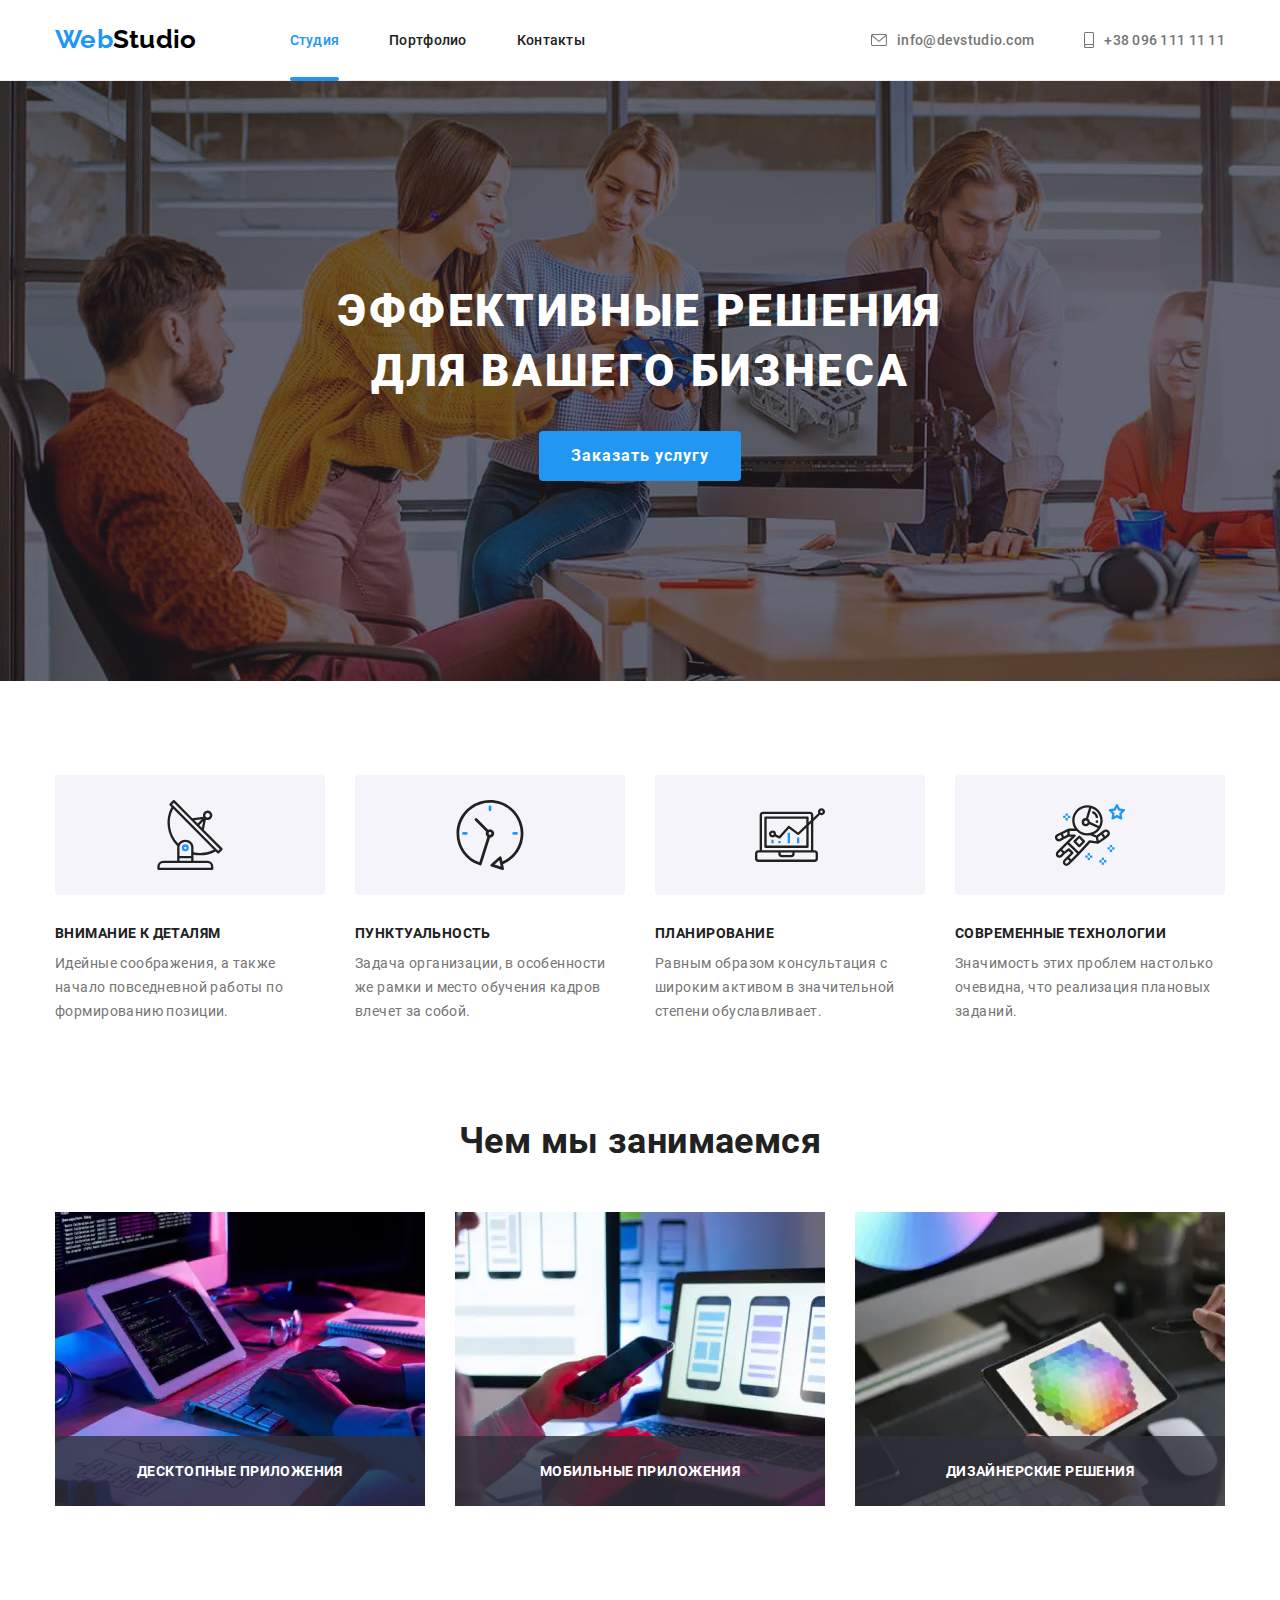
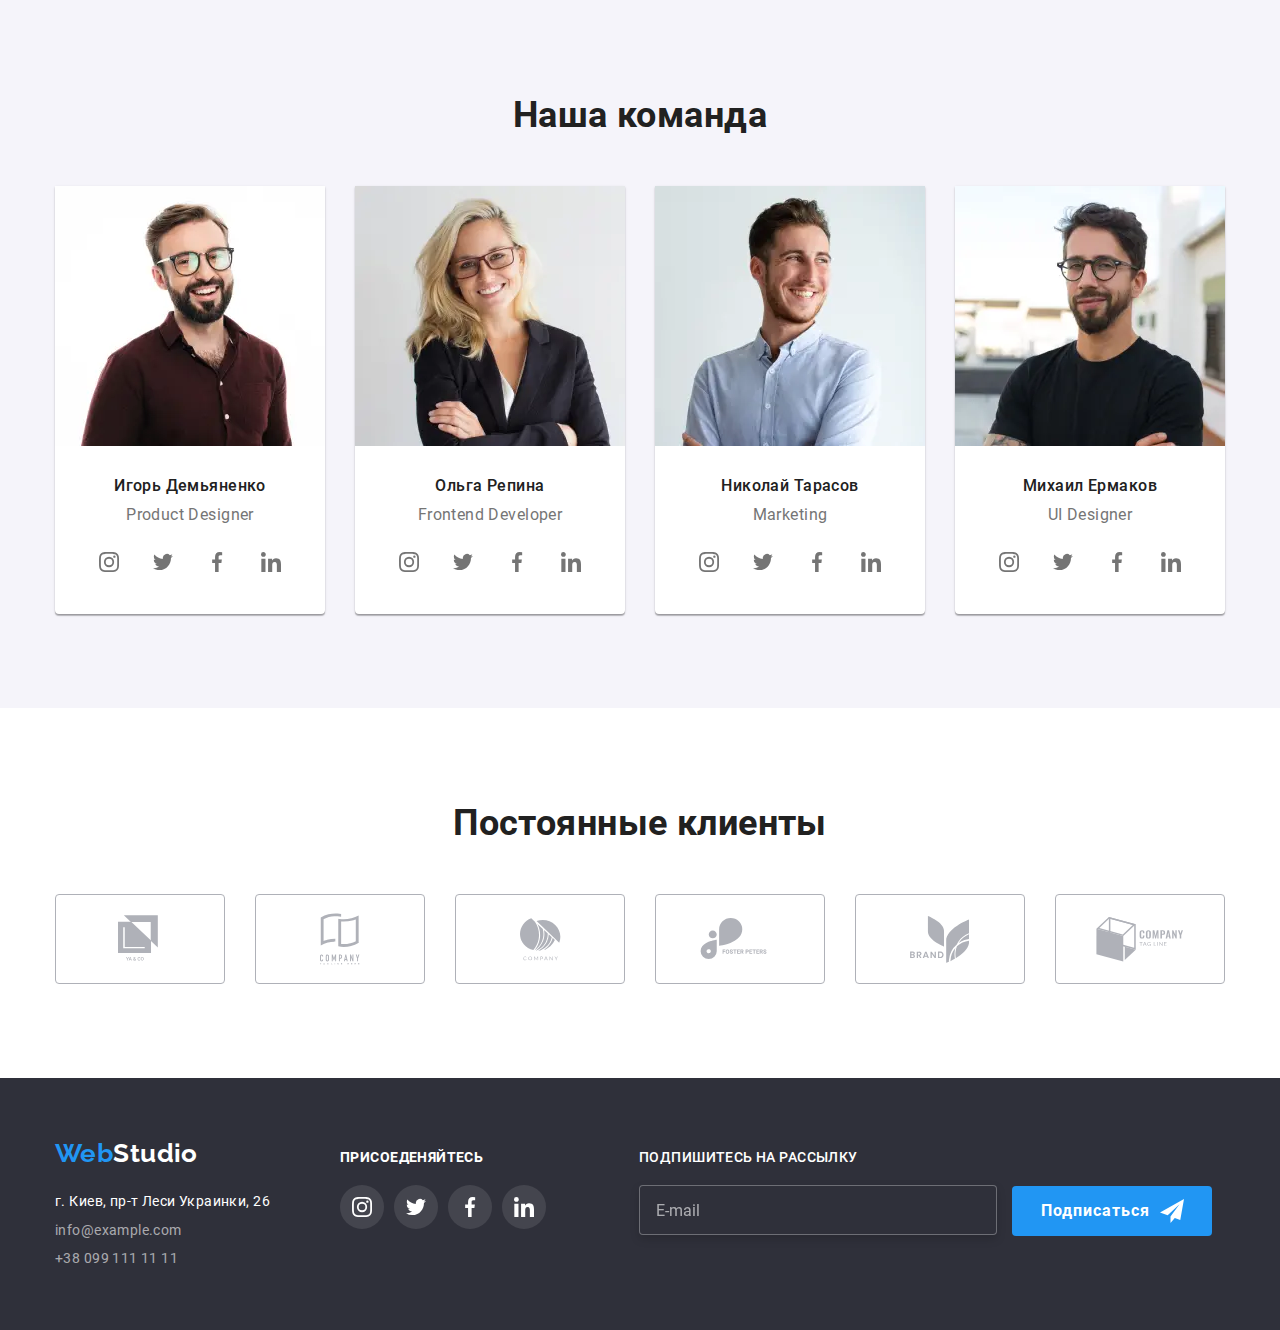
==== commit a3c9fdaa: "Отзывчивые изображения catalog" ====
--- a/index.html
+++ b/index.html
@@ -139,37 +139,64 @@
           <h2 class="section__title">Чем мы занимаемся</h2>
           <ul class="practice__list list">
             <li class="practice__item">
-              <img
-                class="practice__image"
-                src="./images/practice/desktop-app.jpg"
-                srcset="./images/practice/desktop-app@2x.jpg 2x"
-                alt="Написание кода программы"
-                width="370"
-              />
+              <picture>
+                <source
+                  srcset="
+                    ./images/practice/desktop-app.webp,
+                    ./images/practice/desktop-app@2x.webp 2x
+                  "
+                  type="image/webp"
+                />
+                <source srcset="./images/practice/desktop-app@2x.jpg 2x" />
+                <img
+                  class="practice__image"
+                  src="./images/practice/desktop-app.jpg"
+                  alt="Написание кода программы"
+                  width="370"
+                />
+              </picture>
               <div class="practice__box-inside">
                 <p class="practice__text">Десктопные приложения</p>
               </div>
             </li>
             <li class="practice__item">
-              <img
-                class="practice__image"
-                src="./images/practice/mobile-app.jpg"
-                srcset="./images/practice/mobile-app@2x.jpg 2x"
-                alt="Создание структуры программы"
-                width="370"
-              />
+              <picture>
+                <source
+                  srcset="
+                    ./images/practice/mobile-app.webp,
+                    ./images/practice/mobile-app@2x.webp 2x
+                  "
+                  type="image/webp"
+                />
+                <source srcset="./images/practice/mobile-app@2x.jpg 2x" />
+                <img
+                  class="practice__image"
+                  src="./images/practice/mobile-app.jpg"
+                  alt="Создание структуры программы"
+                  width="370"
+                />
+              </picture>
               <div class="practice__box-inside">
                 <p class="practice__text">Мобильные приложения</p>
               </div>
             </li>
             <li class="practice__item">
-              <img
-                class="practice__image"
-                src="./images/practice/desing-solution.jpg"
-                srcset="./images/practice/desing-solution@2x.jpg 2x"
-                alt="Разработка дизайна проэкта"
-                width="370"
-              />
+              <picture>
+                <source
+                  srcset="
+                    ./images/practice/desing-solution.webp,
+                    ./images/practice/desing-solution@2x.webp 2x
+                  "
+                  type="image/webp"
+                />
+                <source srcset="./images/practice/desing-solution@2x.jpg 2x" />
+                <img
+                  class="practice__image"
+                  src="./images/practice/desing-solution.jpg"
+                  alt="Разработка дизайна проэкта"
+                  width="370"
+                />
+              </picture>
               <div class="practice__box-inside">
                 <p class="practice__text">Дизайнерские решения</p>
               </div>
@@ -186,13 +213,56 @@
 
           <ul class="team__list list">
             <li class="team__item">
-              <img
-                class="team__image"
-                src="./images/team/mobile/product-desinger.jpg"
-                srcset="./images/team/mobile/product-desinger@2x.jpg 2x"
-                alt="Дизайнер продукта"
-                width="450"
-              />
+              <picture>
+                <source
+                  srcset="
+                    ./images/team/mobile/product-desinger.webp,
+                    ./images/team/mobile/product-desinger@2x.webp 2x
+                  "
+                  type="image/webp"
+                  media="(max-width: 767px)"
+                />
+                <source
+                  srcset="
+                    ./images/team/tablet/product-desinger.webp,
+                    ./images/team/tablet/product-desinger@2x.webp 2x
+                  "
+                  type="image/webp"
+                  media="(max-width: 1199px)"
+                />
+                <source
+                  srcset="
+                    ./images/team/desktop/product-desinger.webp,
+                    ./images/team/desktop/product-desinger@2x.webp 2x
+                  "
+                  type="image/webp"
+                  media="(min-width: 1200px)"
+                />
+                <source
+                  srcset="
+                    ./images/team/mobile/product-desinger.jpg,
+                    ./images/team/mobile/product-desinger@2x.jpg 2x
+                  "
+                  media="(max-width: 767px)"
+                />
+                <source
+                  srcset="
+                    ./images/team/tablet/product-desinger.jpg,
+                    ./images/team/tablet/product-desinger@2x.jpg 2x
+                  "
+                  media="(max-width: 1199px)"
+                />
+                <source
+                  srcset="./images/team/desktop/product-desinger@2x.jpg 2x"
+                  media="(min-width: 1200px)"
+                />
+                <img
+                  class="team__image"
+                  src="./images/team/desktop/product-desinger.jpg"
+                  alt="Дизайнер продукта"
+                  width="270"
+                />
+              </picture>
               <div class="team__text">
                 <h3 class="team__title">Игорь Демьяненко</h3>
                 <p class="team__career">Product Designer</p>
@@ -243,13 +313,56 @@
             </li>
 
             <li class="team__item">
-              <img
-                class="team__image"
-                src="images/team/mobile/frontend-developer.jpg"
-                srcset="images/team/mobile/frontend-developer@2x.jpg 2x"
-                alt="Фронтенд разработчик"
-                width="450"
-              />
+              <picture>
+                <source
+                  srcset="
+                    ./images/team/mobile/frontend-developer.webp,
+                    ./images/team/mobile/frontend-developer@2x.webp 2x
+                  "
+                  type="image/webp"
+                  media="(max-width: 767px)"
+                />
+                <source
+                  srcset="
+                    ./images/team/tablet/frontend-developer.webp,
+                    ./images/team/tablet/frontend-developer@2x.webp 2x
+                  "
+                  type="image/webp"
+                  media="(max-width: 1199px)"
+                />
+                <source
+                  srcset="
+                    ./images/team/desktop/frontend-developer.webp,
+                    ./images/team/desktop/frontend-developer@2x.webp 2x
+                  "
+                  type="image/webp"
+                  media="(min-width: 1200px)"
+                />
+                <source
+                  srcset="
+                    ./images/team/mobile/frontend-developer.jpg,
+                    ./images/team/mobile/frontend-developer@2x.jpg 2x
+                  "
+                  media="(max-width: 767px)"
+                />
+                <source
+                  srcset="
+                    ./images/team/tablet/frontend-developer.jpg,
+                    ./images/team/tablet/frontend-developer@2x.jpg 2x
+                  "
+                  media="(max-width: 1199px)"
+                />
+                <source
+                  srcset="./images/team/desktop/frontend-developer@2x.jpg 2x"
+                  media="(min-width: 1200px)"
+                />
+                <img
+                  class="team__image"
+                  src="./images/team/desktop/frontend-developer.jpg"
+                  alt="Фронтенд разработчик"
+                  width="270"
+                />
+              </picture>
               <div class="team__text">
                 <h3 class="team__title">Ольга Репина</h3>
                 <p class="team__career">Frontend Developer</p>
@@ -300,13 +413,56 @@
             </li>
 
             <li class="team__item">
-              <img
-                class="team__image"
-                src="./images/team/mobile/marketing.jpg"
-                srcset="./images/team/mobile/marketing@2x.jpg 2x"
-                alt="Маркетолог"
-                width="450"
-              />
+              <picture>
+                <source
+                  srcset="
+                    ./images/team/mobile/marketing.webp,
+                    ./images/team/mobile/marketing@2x.webp 2x
+                  "
+                  type="image/webp"
+                  media="(max-width: 767px)"
+                />
+                <source
+                  srcset="
+                    ./images/team/tablet/marketing.webp,
+                    ./images/team/tablet/marketing@2x.webp 2x
+                  "
+                  type="image/webp"
+                  media="(max-width: 1199px)"
+                />
+                <source
+                  srcset="
+                    ./images/team/desktop/marketing.webp,
+                    ./images/team/desktop/marketing@2x.webp 2x
+                  "
+                  type="image/webp"
+                  media="(min-width: 1200px)"
+                />
+                <source
+                  srcset="
+                    ./images/team/mobile/marketing.jpg,
+                    ./images/team/mobile/marketing@2x.jpg 2x
+                  "
+                  media="(max-width: 767px)"
+                />
+                <source
+                  srcset="
+                    ./images/team/tablet/marketing.jpg,
+                    ./images/team/tablet/marketing@2x.jpg 2x
+                  "
+                  media="(max-width: 1199px)"
+                />
+                <source
+                  srcset="./images/team/desktop/marketing@2x.jpg 2x"
+                  media="(min-width: 1200px)"
+                />
+                <img
+                  class="team__image"
+                  src="./images/team/desktop/marketing.jpg"
+                  alt="Маркетолог"
+                  width="270"
+                />
+              </picture>
               <div class="team__text">
                 <h3 class="team__title">Николай Тарасов</h3>
                 <p class="team__career">Marketing</p>
@@ -357,13 +513,56 @@
             </li>
 
             <li class="team__item">
-              <img
-                class="team__image"
-                src="./images/team/mobile/ui-desinger.jpg"
-                srcset="./images/team/mobile/ui-desinger@2x.jpg 2x"
-                alt="Дизайнер пользовательского интерфейса"
-                width="450"
-              />
+              <picture>
+                <source
+                  srcset="
+                    ./images/team/mobile/ui-desinger.webp,
+                    ./images/team/mobile/ui-desinger@2x.webp 2x
+                  "
+                  type="image/webp"
+                  media="(max-width: 767px)"
+                />
+                <source
+                  srcset="
+                    ./images/team/tablet/ui-desinger.webp,
+                    ./images/team/tablet/ui-desinger@2x.webp 2x
+                  "
+                  type="image/webp"
+                  media="(max-width: 1199px)"
+                />
+                <source
+                  srcset="
+                    ./images/team/desktop/ui-desinger.webp,
+                    ./images/team/desktop/ui-desinger@2x.webp 2x
+                  "
+                  type="image/webp"
+                  media="(min-width: 1200px)"
+                />
+                <source
+                  srcset="
+                    ./images/team/mobile/ui-desinger.jpg,
+                    ./images/team/mobile/ui-desinger@2x.jpg 2x
+                  "
+                  media="(max-width: 767px)"
+                />
+                <source
+                  srcset="
+                    ./images/team/tablet/ui-desinger.jpg,
+                    ./images/team/tablet/ui-desinger@2x.jpg 2x
+                  "
+                  media="(max-width: 1199px)"
+                />
+                <source
+                  srcset="./images/team/desktop/ui-desinger@2x.jpg 2x"
+                  media="(min-width: 1200px)"
+                />
+                <img
+                  class="team__image"
+                  src="./images/team/desktop/ui-desinger.jpg"
+                  alt="Дизайнер пользовательского интерфейса"
+                  width="270"
+                />
+              </picture>
               <div class="team__text">
                 <h3 class="team__title">Михаил Ермаков</h3>
                 <p class="team__career">UI Designer</p>
@@ -536,15 +735,17 @@
         <div class="subscription">
           <h2 class="subscription__title">Подпишитесь на рассылку</h2>
           <form class="subscription__form" action="#">
-            <input
-              type="email"
-              class="subscription__input"
-              name="subscripe-mail"
-              placeholder="E-mail"
-              pattern="[a-z0-9._%+-]+@[a-z0-9.-]+\.[a-z]{2,}$"
-              autocomplete="off"
-              required
-            />
+            <label class="subscrition__form-field">
+              <input
+                type="email"
+                class="subscription__input"
+                name="subscripe-mail"
+                placeholder="E-mail"
+                pattern="[a-z0-9._%+-]+@[a-z0-9.-]+\.[a-z]{2,}$"
+                autocomplete="off"
+                required
+              />
+            </label>
             <button type="submit" class="subscription__button button">
               Подписаться
             </button>
--- a/css/main.min.css
+++ b/css/main.min.css
@@ -1,3 +1,3 @@
 /*! modern-normalize v1.0.0 | MIT License | https://github.com/sindresorhus/modern-normalize */*,*::before,*::after{box-sizing:border-box}:root{-moz-tab-size:4;tab-size:4}html{line-height:1.15;-webkit-text-size-adjust:100%}body{margin:0}body{font-family:system-ui,-apple-system,"Segoe UI",Roboto,Helvetica,Arial,sans-serif,"Apple Color Emoji","Segoe UI Emoji"}hr{height:0;color:inherit}abbr[title]{text-decoration:underline dotted}b,strong{font-weight:bolder}code,kbd,samp,pre{font-family:ui-monospace, SFMono-Regular, Consolas, "Liberation Mono", Menlo,- monospace;font-size:1em}small{font-size:80%}sub,sup{font-size:75%;line-height:0;position:relative;vertical-align:baseline}sub{bottom:-0.25em}sup{top:-0.5em}table{text-indent:0;border-color:inherit}button,input,optgroup,select,textarea{font-family:inherit;font-size:100%;line-height:1.15;margin:0}button,select{text-transform:none}button,[type="button"],[type="reset"],[type="submit"]{-webkit-appearance:button}::-moz-focus-inner{border-style:none;padding:0}:-moz-focusring{outline:1px dotted ButtonText}:-moz-ui-invalid{box-shadow:none}legend{padding:0}progress{vertical-align:baseline}::-webkit-inner-spin-button,::-webkit-outer-spin-button{height:auto}[type="search"]{-webkit-appearance:textfield;outline-offset:-2px}::-webkit-search-decoration{-webkit-appearance:none}::-webkit-file-upload-button{-webkit-appearance:button;font:inherit}summary{display:list-item}@font-face{font-family:"Raleway";font-style:normal;font-weight:700;src:url("../fonts/raleway-v17-latin_cyrillic-700.eot");src:local(""),url("../fonts/raleway-v17-latin_cyrillic-700.eot?#iefix") format("embedded-opentype"),url("../fonts/raleway-v17-latin_cyrillic-700.woff2") format("woff2"),url("../fonts/raleway-v17-latin_cyrillic-700.woff") format("woff"),url("../fonts/raleway-v17-latin_cyrillic-700.ttf") format("truetype"),url("../fonts/raleway-v17-latin_cyrillic-700.svg#Raleway") format("svg")}@font-face{font-family:"Roboto";font-style:normal;font-weight:400;src:url("../fonts/roboto-v20-latin_cyrillic-regular.eot");src:local("Roboto"),local("Roboto-Regular"),url("../fonts/roboto-v20-latin_cyrillic-regular.eot?#iefix") format("embedded-opentype"),url("../fonts/roboto-v20-latin_cyrillic-regular.woff2") format("woff2"),url("../fonts/roboto-v20-latin_cyrillic-regular.woff") format("woff"),url("../fonts/roboto-v20-latin_cyrillic-regular.ttf") format("truetype"),url("../fonts/roboto-v20-latin_cyrillic-regular.svg#Roboto") format("svg")}@font-face{font-family:"Roboto";font-style:normal;font-weight:500;src:url("../fonts/roboto-v20-latin_cyrillic-500.eot");src:local("Roboto Medium"),local("Roboto-Medium"),url("../fonts/roboto-v20-latin_cyrillic-500.eot?#iefix") format("embedded-opentype"),url("../fonts/roboto-v20-latin_cyrillic-500.woff2") format("woff2"),url("../fonts/roboto-v20-latin_cyrillic-500.woff") format("woff"),url("../fonts/roboto-v20-latin_cyrillic-500.ttf") format("truetype"),url("../fonts/roboto-v20-latin_cyrillic-500.svg#Roboto") format("svg")}@font-face{font-family:"Roboto";font-style:normal;font-weight:700;src:url("../fonts/roboto-v20-latin_cyrillic-700.eot");src:local("Roboto Bold"),local("Roboto-Bold"),url("../fonts/roboto-v20-latin_cyrillic-700.eot?#iefix") format("embedded-opentype"),url("../fonts/roboto-v20-latin_cyrillic-700.woff2") format("woff2"),url("../fonts/roboto-v20-latin_cyrillic-700.woff") format("woff"),url("../fonts/roboto-v20-latin_cyrillic-700.ttf") format("truetype"),url("../fonts/roboto-v20-latin_cyrillic-700.svg#Roboto") format("svg")}@font-face{font-family:"Roboto";font-style:normal;font-weight:900;src:url("../fonts/roboto-v20-latin_cyrillic-900.eot");src:local("Roboto Black"),local("Roboto-Black"),url("../fonts/roboto-v20-latin_cyrillic-900.eot?#iefix") format("embedded-opentype"),url("../fonts/roboto-v20-latin_cyrillic-900.woff2") format("woff2"),url("../fonts/roboto-v20-latin_cyrillic-900.woff") format("woff"),url("../fonts/roboto-v20-latin_cyrillic-900.ttf") format("truetype"),url("../fonts/roboto-v20-latin_cyrillic-900.svg#Roboto") format("svg")}html{font-size:calc((10 / 16) * 100%)}.page{background-color:#fff;color:#757575;font-family:Roboto, sans-serif;font-style:normal;font-weight:400;font-size:1.4rem;line-height:calc(24 / 14);letter-spacing:0.03em}.list{padding:0;margin:0;list-style:none}.link{text-decoration:none}.visually-hidden{position:absolute;width:1px;height:1px;margin:-1px;border:0;padding:0;white-space:nowrap;clip-path:inset(100%);clip:rect(0 0 0 0);overflow:hidden}.flexbox{display:flex}.container{width:100%;margin-left:auto;margin-right:auto;padding-left:15px;padding-right:15px}@media (min-width: 480px){.container{width:480px}}@media (min-width: 768px){.container{width:768px}}@media (min-width: 1200px){.container{width:1200px}}.logo{display:block;font-size:2.4rem;line-height:calc(28 / 24);color:#000000;font-family:Raleway, sans-serif;font-weight:700}@media (max-width: 767px){.logo{padding-top:16px;padding-bottom:16px}}@media (min-width: 768px){.logo{padding-top:26px;padding-bottom:26px}}@media (min-width: 1200px){.logo{padding-top:24px;padding-bottom:24px;font-size:2.6rem;line-height:calc(31 / 26)}}.logo .link{display:block}.logo__accent{color:#2196f3}.button{font-family:inherit}.menu__button{margin:0;padding:0;border:0;background-color:transparent}@media (max-width: 767px){.menu__button{width:40px;height:40px}}@media (min-width: 768px){.menu__button{display:none}}.menu__button.is-open .menu__icon-close{display:block}.menu__button.is-open .menu__icon-open{display:none}.menu__icon-close{display:none}.menu__button-image{width:24px;height:16px;fill:#212121;transition-property:fill;transition-duration:250ms;transition-timing-function:cubic-bezier(0.4, 0, 0.2, 1)}@media (min-width: 768px){.menu__button-image{display:none}}.menu__button-image:hover,.menu__button-image :focus{fill:#2196f3;cursor:pointer}.banner__button,.modal__form-button,.subscription__button{min-width:200px;height:50px;padding-top:10px;padding-left:32px;padding-right:32px;padding-bottom:10px;border:none;border-radius:4px;background-color:#2196f3;color:#fff;font-weight:700;font-size:1.6rem;line-height:calc(30 / 16);letter-spacing:0.06em;cursor:pointer}.banner__button:hover,.modal__form-button:hover,.subscription__button:hover{background-color:#188ce8}.subscription__button{position:relative;padding-left:29px;text-align:start;transition-property:background-color;transition-duration:250ms;transition-timing-function:cubic-bezier(0.4, 0, 0.2, 1)}.subscription__button::after{position:absolute;top:50%;right:28px;transform:translateY(-50%);display:block;content:"";width:24px;height:24px;background-image:url(../images/svg/icon-send.svg)}.button-close{position:absolute;top:8px;right:8px;display:flex;justify-content:center;align-items:center;width:30px;height:30px;border:1px solid rgba(0,0,0,0.1);border-radius:50%;background-color:#fff;transition-property:fill;transition-duration:250ms;transition-timing-function:cubic-bezier(0.4, 0, 0.2, 1);cursor:pointer}.button-close:hover{fill:#2196f3}.button-close__svg{width:11px;height:11px}.modal__form-button{margin-top:30px;margin-left:auto;margin-right:auto;box-shadow:0px 4px 4px rgba(0,0,0,0.15);transition-property:background-color;transition-duration:250ms;transition-timing-function:cubic-bezier(0.4, 0, 0.2, 1)}.filter__btn{padding:6px 22px;border:transparent;border-radius:4px;background-color:#f5f4fa;color:#212121;font-weight:500;font-size:1.6rem;line-height:calc(26 / 16);letter-spacing:0.03em;cursor:pointer;transition-property:background-color;transition-duration:250ms;transition-timing-function:cubic-bezier(0.4, 0, 0.2, 1)}.filter__btn:hover,.filter__btn:focus,.filter__btn:active{outline-color:transparent;outline-width:0;box-shadow:0px 3px 1px rgba(0,0,0,0.1),0px 1px 2px rgba(0,0,0,0.08),0px 2px 2px rgba(0,0,0,0.12);background-color:#2196f3;color:#fff}.menu{font-weight:500;line-height:calc(16 / 14);letter-spacing:0.02em;border-bottom:1px solid #ececec}@media (max-width: 767px){.menu{font-size:1.8rem;line-height:calc(21 / 18)}}.menu__box{position:relative;display:flex;padding-left:15px;padding-right:15px}@media (max-width: 767px){.menu__box{align-items:baseline;justify-content:space-between}}@media (min-width: 1200px){.nav{display:flex}}.site-nav{display:flex;flex-direction:column;align-items:center}@media (max-width: 767px){.site-nav{margin-bottom:48px}}@media (min-width: 768px){.site-nav{flex-direction:row;margin-left:88px}}@media (min-width: 1200px){.site-nav{margin-left:93px}}.site-nav__item{position:relative}@media (max-width: 767px){.site-nav__item:not(:last-child){margin-bottom:16px}}@media (min-width: 768px){.site-nav__item:not(:last-child){margin-right:50px}}.site-nav__item .site-nav__link--active::after{position:absolute;width:100%;height:4px;bottom:-1px;display:block;content:"";background-color:#2196f3;border-radius:2px}.site-nav__link{display:block;padding-top:32px;padding-bottom:32px;color:#212121;transition-property:color;transition-duration:250ms;transition-timing-function:cubic-bezier(0.4, 0, 0.2, 1)}@media (max-width: 767px){.site-nav__link{padding-top:12px;padding-bottom:12px}}.site-nav__link:hover,.site-nav__link:focus{color:#2196f3}.site-nav__link--active{color:#2196f3}@media (min-width: 768px){.communications{display:flex;margin-left:84px}}@media screen and (min-width: 768px) and (max-width: 1199px){.communications{flex-direction:column;justify-content:center}}@media (min-width: 1200px){.communications{margin-left:auto}}@media (max-width: 767px){.communications__item+.communications__item{margin-top:12px}}@media (min-width: 1200px){.communications__item+.communications__item{margin-left:50px}}.communications__link{color:#757575;transition-property:color;transition-duration:250ms;transition-timing-function:cubic-bezier(0.4, 0, 0.2, 1)}@media screen and (min-width: 768px) and (max-width: 1199px){.communications__link{display:block;padding-top:5px;padding-bottom:5px;font-size:1.2rem;line-height:calc(14 / 12)}}@media (min-width: 1200px){.communications__link{display:inline-flex;align-items:center;padding-top:32px;padding-bottom:32px}}.communications__link:hover,.communications__link:focus{color:#2196f3}.communications__link:hover .communications__icon{fill:#2196f3}.communications__icon{margin-right:8px;fill:#757575}@media (min-width: 1200px){.communications__icon{margin-right:10px}}.communications__envelope{width:14px;height:10px}@media (min-width: 1200px){.communications__envelope{width:16px;height:12px}}.communications__smartphone{width:10px;height:14px}@media (min-width: 1200px){.communications__smartphone{height:16px}}@media (max-width: 767px){.menu-mobile{display:none;position:absolute;top:101%;left:0;z-index:1;width:100%;height:393px;background-color:#fff;padding-top:48px;padding-bottom:64px;text-align:center}}@media (max-width: 767px){.menu-mobile.is-open{display:block}}@media (min-width: 768px){.menu-mobile{display:flex}}@media (min-width: 1200px){.menu-mobile{width:100%}}.banner{display:flex;flex-direction:column;justify-content:center;align-items:center;margin-left:auto;margin-right:auto;max-width:480px;height:400px;background-color:#2f303a;background-image:linear-gradient(to right, rgba(47,48,58,0.4), rgba(47,48,58,0.4)),url(../images/banner/mobile/banner.jpg);background-size:cover}@media screen and (max-width: 767px) and (min-device-pixel-ratio: 2), screen and (max-width: 767px) and (-webkit-min-device-pixel-ratio: 2), screen and (max-width: 767px) and (-o-min-device-pixel-ratio: 2 / 1), screen and (max-width: 767px) and (min-resolution: 192dpi), screen and (max-width: 767px) and (min-resolution: 2dppx){.banner{background-image:linear-gradient(to right, rgba(47,48,58,0.4), rgba(47,48,58,0.4)),url(../images/banner/mobile/banner@2x.jpg)}}@media (min-width: 768px){.banner{max-width:768px;height:400px;background-image:linear-gradient(to right, rgba(47,48,58,0.4), rgba(47,48,58,0.4)),url(../images/banner/tablet/banner.jpg)}}@media screen and (min-width: 768px) and (min-device-pixel-ratio: 2), screen and (min-width: 768px) and (-webkit-min-device-pixel-ratio: 2), screen and (min-width: 768px) and (-o-min-device-pixel-ratio: 2 / 1), screen and (min-width: 768px) and (min-resolution: 192dpi), screen and (min-width: 768px) and (min-resolution: 2dppx){.banner{background-image:linear-gradient(to right, rgba(47,48,58,0.4), rgba(47,48,58,0.4)),url(../images/banner/tablet/banner@2x.jpg)}}@media (min-width: 1200px){.banner{max-width:1600px;height:600px;background-image:linear-gradient(to right, rgba(47,48,58,0.4), rgba(47,48,58,0.4)),url(../images/banner/desktop/banner.jpg)}}@media screen and (min-width: 1200px) and (min-device-pixel-ratio: 2), screen and (min-width: 1200px) and (-webkit-min-device-pixel-ratio: 2), screen and (min-width: 1200px) and (-o-min-device-pixel-ratio: 2 / 1), screen and (min-width: 1200px) and (min-resolution: 192dpi), screen and (min-width: 1200px) and (min-resolution: 2dppx){.banner{background-image:linear-gradient(to right, rgba(47,48,58,0.4), rgba(47,48,58,0.4)),url(../images/banner/desktop/banner@2x.jpg)}}.banner .container{text-align:center}.banner__title{max-width:360px;margin-top:0;margin-left:auto;margin-right:auto;margin-bottom:30px;color:#fff;font-weight:900;font-size:2.6rem;line-height:calc(42 / 26);letter-spacing:0.06em;text-transform:uppercase}@media (min-width: 1200px){.banner__title{max-width:696px;font-size:4.4rem;line-height:calc(60 / 44)}}.section__title{margin-top:0;margin-bottom:0;color:#212121;font-weight:700;font-size:2.8rem;line-height:calc(33 / 28);text-align:center}@media (min-width: 1200px){.section__title{font-size:3.6rem;line-height:calc(42 / 36)}}.feature{padding:60px 15px}@media (min-width: 1200px){.feature{padding:0 15px}}@media (min-width: 768px){.feature__list{display:flex;flex-wrap:wrap}}@media (min-width: 1200px){.feature__list{display:flex;padding-top:94px}}.feature__title{margin-top:0;margin-bottom:10px;color:#212121;font-weight:700;font-size:1.4rem;line-height:calc(16 / 14);text-transform:uppercase}@media (max-width: 767px){.feature__title{text-align:center}}.feature__item{width:100%}.feature__item:not(:last-child){margin-bottom:30px}@media (min-width: 1200px){.feature__item:not(:last-child){margin-right:30px;margin-bottom:0}}@media (min-width: 768px){.feature__item{width:calc((100% - 15px * 2) / 2)}.feature__item:nth-last-child(2){margin-bottom:0}.feature__item:nth-child(2n){margin-left:30px}}@media (min-width: 1200px){.feature__item{width:calc((100% - 30px * 3) / 4);padding-bottom:3px}.feature__item:nth-child(2n){margin-left:0}}.feature__item::before{display:block;margin-bottom:30px;content:"";height:120px;background-color:#f5f4fa;border-radius:4px;background-repeat:no-repeat;background-position:center}.feature__icon-antenna::before{background-image:url(../images/svg/antenna.svg)}.feature__icon-clock::before{background-image:url(../images/svg/clock.svg)}.feature__icon-diagram::before{background-image:url(../images/svg/diagram.svg)}.feature__icon-astronaut::before{background-image:url(../images/svg/astronaut.svg)}.feature__text{margin-top:0;margin-bottom:0}.practice{display:none;padding-top:94px;padding-bottom:94px}@media (min-width: 1200px){.practice{display:block}}.practice__list{display:flex;margin-top:50px}.practice__box-inside{position:absolute;bottom:0;left:0;display:flex;justify-content:center;align-items:center;width:370px;height:70px;background-color:rgba(47,48,58,0.8)}.practice__image{display:block}.practice__item{position:relative;display:block;width:calc((100% - 30px * 2) / 3)}.practice__item:not(:last-child){margin-right:30px}.practice__text{margin-top:0;margin-bottom:0;font-weight:700;line-height:calc(16 / 14);text-align:center;text-transform:uppercase;color:#fff}.team{background-color:#f5f4fa}.team__box{padding:60px 15px}@media (min-width: 1200px){.team__box{padding-top:94px;padding-bottom:94px}}@media (min-width: 768px){.team__list{display:flex;flex-wrap:wrap}}@media (min-width: 1200px){.team__list{margin-top:20px}.team__list>.team__item:not(:last-child){margin-right:30px}}.team__item{display:block;margin-top:30px;text-align:center;box-shadow:0px 1px 3px rgba(0,0,0,0.12),0px 1px 1px rgba(0,0,0,0.14),0px 2px 1px rgba(0,0,0,0.2);border-radius:0px 0px 4px 4px;background-color:#fff}@media (min-width: 768px){.team__item{width:calc((100% - 15px * 2) / 2)}.team__item:nth-child(2n){margin-left:30px}}@media (min-width: 1200px){.team__item{padding-top:0;width:calc((100% - 30px * 3) / 4)}.team__item:nth-child(2n){margin-left:0}}.team__image{display:block;width:100%}@media (min-width: 768px){.team__image{width:354px}}@media (min-width: 1200px){.team__image{width:270px}}.team__text{padding-top:30px;padding-bottom:16px}.team__title{margin-top:0;margin-bottom:10px;color:#212121;font-weight:500;font-size:1.6rem;line-height:1.19}.team__career{margin-top:0;margin-bottom:0;font-size:1.6rem;line-height:calc(19 / 16)}.team-social{display:flex;justify-content:center;align-items:center}.team-social__item{margin-bottom:30px}.team-social__item+.team-social__item{margin-left:10px}.team-social__link{display:inline-flex;justify-content:center;align-items:center;width:44px;height:44px;fill:#757575;border-radius:50%;color:#757575;transition-property:background-color, fill, color;transition-duration:250ms;transition-timing-function:cubic-bezier(0.4, 0, 0.2, 1)}.team-social__link:hover,.team-social__link:focus{background-color:#2196f3;color:#fff;fill:#fff}.team-social__instagram,.team-social__twitter,.team-social__facebook,.team-social__linkedin{width:20px;height:20px}.clients{padding:60px 15px}@media (min-width: 1200px){.clients{padding-top:94px;padding-bottom:94px}}.clients__title{margin-top:0;margin-bottom:30px}@media (min-width: 1200px){.clients__title{margin-bottom:50px}}.clients__list{display:flex;flex-wrap:wrap;justify-content:center}@media (min-width: 480px){.clients__list{margin:-15px}}.clients__item{display:flex;margin:15px}@media (max-width: 479px){.clients__item{justify-content:center;width:calc(100% - 30px * 2)}}@media (min-width: 480px){.clients__item{display:flex;margin:15px}}@media (min-width: 768px){.clients__item{width:calc((100% - 30px * 3) / 3)}}@media (min-width: 1200px){.clients__item{width:calc((100% - 30px * 6) / 6)}}.clients__item:nth-child(1) .clients__company{width:44px;height:49px}.clients__item:nth-child(2) .clients__company{width:40px;height:52px}.clients__item:nth-child(3) .clients__company{width:41px;height:43px}.clients__item:nth-child(4) .clients__company{width:80px;height:42px}.clients__item:nth-child(5) .clients__company{width:59px;height:47px}.clients__item:nth-child(6) .clients__company{width:88px;height:45px}.client-icon{fill:#afb1b8;transition-property:fill;transition-duration:250ms;transition-timing-function:cubic-bezier(0.4, 0, 0.2, 1)}.clients__link{display:inline-flex;justify-content:center;align-items:center;width:210px;height:90px;border:1px solid #afb1b8;border-radius:4px;transition-property:border-color;transition-duration:250ms;transition-timing-function:cubic-bezier(0.4, 0, 0.2, 1)}@media (min-width: 768px){.clients__link{width:226px}}@media (min-width: 1200px){.clients__link{width:170px}}.clients__link:hover{border:1px solid #2196f3}.clients__link:hover .client-icon{fill:#2196f3}.footer{padding-top:60px;padding-bottom:60px;background-color:#2f303a;color:#ffffff}.footer .logo{display:block;padding-top:0;padding-bottom:0;margin-bottom:20px}.footer__box{display:flex;flex-direction:column;align-items:center}@media (min-width: 768px){.footer__box{flex-direction:row}}@media (min-width: 768px) and (max-width: 1199px){.footer__box{flex-wrap:wrap;align-items:baseline}}@media (min-width: 1200px){.footer__box{align-items:baseline}}@media (min-width: 768px) and (max-width: 1199px){.subscription{margin-top:60px;margin-left:25%}}@media (max-width: 1199px){.subscription{text-align:center}}.subscription__title{margin-top:0;margin-bottom:20px;font-weight:500;font-size:1.4rem;line-height:calc(16 / 14);text-transform:uppercase}.subscription__input{width:358px;height:50px;padding-top:13px;padding-left:16px;padding-bottom:13px;border:1px solid rgba(255,255,255,0.3);filter:drop-shadow(0px 4px 4px rgba(0,0,0,0.15));border-radius:4px;background-color:#2f303a;font-size:1.6rem;line-height:calc(20 / 16);color:#fff}@media (max-width: 1199px){.subscription__input{display:block;margin-bottom:20px}}@media (min-width: 1200px){.subscription__input{margin-right:12px}}.subscription__input::placeholder{font-size:1.6rem;line-height:calc(20 / 16);color:rgba(255,255,255,0.6)}.subscription__input:not(:placeholder-shown):focus:invalid{outline-color:red}.main-address{max-width:231px}@media (min-width: 768px) and (max-width: 1199px){.main-address{margin-right:165px;margin-left:61px}}@media (max-width: 1199px){.main-address{text-align:center}}@media (min-width: 1200px){.main-address{margin-right:70px}}.main-address__text{margin-top:0;margin-bottom:0;color:#ffffff}.address{font-style:normal}.address__link{color:rgba(255,255,255,0.6);transition-property:color;transition-duration:250ms;transition-timing-function:cubic-bezier(0.4, 0, 0.2, 1)}.address__link:hover,.address__link:focus{color:#2196f3}.address__item+.address__item{margin-top:3.5px}@media (min-width: 1200px){.address__item+.address__item{margin-top:4.5px}}.address__text{margin-top:0;margin-bottom:0}@media (max-width: 767px){.social{margin-top:60px;margin-bottom:60px}}@media (max-width: 1199px){.social{text-align:center}}@media (min-width: 1200px){.social{margin-right:93px}}.social__title{margin-top:0;margin-bottom:20px;color:#fff;font-weight:700;font-size:1.4rem;line-height:calc(16 / 14);text-transform:uppercase}.social__list{display:flex}.social__item{height:44px}.social__item+.social__item{margin-left:10px}.social__link{display:inline-block;width:44px;height:44px;border-radius:50%;background-color:rgba(255,255,255,0.1);background-repeat:no-repeat;background-position:center;transition-property:background-color;transition-duration:250ms;transition-timing-function:cubic-bezier(0.4, 0, 0.2, 1)}.social__link:hover,.social__link:focus{background-color:#2196f3}.social__instagram-link{background-image:url(../images/svg/instagram.svg)}.social__twitter-link{background-image:url(../images/svg/twitter.svg)}.social__facebook-link{background-image:url(../images/svg/facebook.svg)}.social__linkedin-link{background-image:url(../images/svg/linkedin.svg)}.filter{padding-top:60px;padding-bottom:60px}@media (min-width: 1200px){.filter{padding-top:94px;padding-bottom:94px}}.filter__button{display:flex}@media (max-width: 767px){.filter__button{flex-wrap:wrap}}@media (min-width: 768px){.filter__button{justify-content:center}}.filter__item{display:block}.filter__item:not(:last-child){margin-right:8px}@media (max-width: 767px){.filter__item{margin-bottom:15px}}.catalog{padding-top:35px}@media screen and (min-width: 768px) and (max-width: 1199px){.catalog{padding-top:30px}}@media (min-width: 1200px){.catalog{padding-top:50px}}.catalog__list{display:flex;flex-wrap:wrap}.catalog__image{display:block}@media (max-width: 767px){.catalog__image{width:100%;height:294px}}.catalog__item{display:inline-block;width:100%;background-color:#fff}.catalog__item:not(:last-child){margin-bottom:30px}@media screen and (min-width: 768px) and (max-width: 1199px){.catalog__item{width:calc((100% - 30px) / 2)}.catalog__item:nth-child(2n+1){margin-right:30px}}@media (min-width: 1200px){.catalog__item{margin-right:30px;width:calc((100% - 30px * 2) / 3)}.catalog__item:nth-child(3n){margin-right:0}.catalog__item:nth-last-child(-n+3){margin-bottom:0}}.catalog__item:hover .catalog__text{box-shadow:0px 1px 1px rgba(0,0,0,0.12),0px 4px 4px rgba(0,0,0,0.06),1px 4px 6px rgba(0,0,0,0.16)}.catalog__item:hover .catalog__description-pullout{transform:translateY(-100%);opacity:1}.catalog__description{position:relative;overflow:hidden}.catalog__description-pullout{position:absolute;bottom:-100%;left:0;width:100%;height:100%;padding:63px 24px;background:rgba(33,150,243,0.9);transition-property:transform;transition-duration:250ms;transition-timing-function:cubic-bezier(0.4, 0, 0.2, 1);opacity:0}.catalog__description-text{margin-top:0;margin-bottom:0;font-size:1.8rem;line-height:calc(28 / 18);color:#fff}.catalog__text{padding-top:20px;padding-left:23px;padding-right:23px;padding-bottom:20px;border-left:1px solid #eee;border-right:1px solid #eee;border-bottom:1px solid #eee}.catalog__title{margin-top:0;margin-bottom:4px;color:#212121;font-weight:700;font-size:1.8rem;line-height:calc(36 / 18);letter-spacing:0.06em}.catalog__project{margin-top:0;margin-bottom:0;color:#757575;font-size:1.6rem;line-height:calc(30 / 16)}.backdrop.is-hidden{visibility:hidden;opacity:0;pointer-events:none;transition:600ms linear 0.7s}.backdrop{position:fixed;top:0;left:0;width:100%;height:100%;background-color:rgba(0,0,0,0.2)}.is-hidden .modal{top:25%;transform:translate(-150%, -100%) scale(0.1)}.modal{position:absolute;left:50%;top:50%;display:flex;flex-direction:column;justify-content:space-between;padding:40px 40px;transform:translate(-50%, -50%) scale(1);background:#ffffff;box-shadow:0px 1px 3px rgba(0,0,0,0.12),0px 1px 1px rgba(0,0,0,0.14),0px 2px 1px rgba(0,0,0,0.2);border-radius:4px;transition:transform 300ms linear, scale 500ms linear}@media (max-width: 1199px){.modal{width:450px;height:609px}}@media (min-width: 1200px){.modal{width:528px;height:581px}}.modal__title{margin-top:0;margin-bottom:12px;font-weight:500;font-size:2rem;line-height:calc(30 / 20);text-align:center;color:#212121}@media (min-width: 1200px){.modal__title{line-height:calc(23 / 20)}}.modal__form{display:flex;flex-direction:column}.modal__form-field{position:relative;display:block}.modal__form-field+.modal__form-field{margin-top:10px}.modal__form-label{display:block;margin-bottom:4px;font-size:1.2rem;line-height:calc(14 / 12);letter-spacing:0.01em;color:#757575}.modal__form-input{width:100%;height:40px;padding-left:42px;border:1px solid rgba(33,33,33,0.2);border-radius:4px;transition-property:outline-color, fill;transition-duration:250ms;transition-timing-function:cubic-bezier(0.4, 0, 0.2, 1)}.modal__form-input::placeholder{color:#ffffff}.modal__form-input:not(:placeholder-shown):focus:valid{outline-color:#2196f3;fill:#2196f3}.modal__form-input:not(:placeholder-shown):focus:valid ~ .modal__form-icon{outline-color:#2196f3;fill:#2196f3}.modal__form-input:not(:placeholder-shown):focus:invalid{outline-color:#ff0000;fill:#ff0000}.modal__form-input:not(:placeholder-shown):focus:invalid ~ .modal__form-icon{outline-color:#ff0000;fill:#ff0000}.modal__form-input:focus,.modal__form-input:focus+.modal__form-icon{outline-color:#2196f3;fill:#2196f3}.modal__form-input.modal__form-textarea::placeholder{color:rgba(117,117,117,0.5)}.modal__form-textarea{display:block;height:120px;padding:12px 16px;resize:none;font-size:1.4rem;line-height:calc(16 / 14);letter-spacing:0.01em}.modal__form-checkbox{display:flex;justify-content:space-evenly;align-items:center;margin-top:20px}@media (max-width: 1199px){.modal__form-checkbox{font-size:1.2rem;line-height:calc(14 / 12)}}.modal__checkbox-icon{display:inline-block;width:16px;height:15px;border:2px solid #212121;border-radius:2px;transition-property:background-color, border-color;transition-duration:250ms;transition-timing-function:cubic-bezier(0.4, 0, 0.2, 1)}.modal__form-checkbox-input:checked+.modal__checkbox-icon{background-origin:border-box;background-image:url(../images/svg/icon-check.svg);background-size:contain;background-color:#2196f3;border-color:#2196f3;border-radius:2px}.modal__form-checkbox-text{margin-top:0;margin-bottom:0;color:#757575}.modal__form-checkbox-link{display:block;color:#2196f3;text-decoration-line:underline}.modal__form-icon{position:absolute;top:50%;left:12px;width:18px;height:18px}
+ monospace;font-size:1em}small{font-size:80%}sub,sup{font-size:75%;line-height:0;position:relative;vertical-align:baseline}sub{bottom:-0.25em}sup{top:-0.5em}table{text-indent:0;border-color:inherit}button,input,optgroup,select,textarea{font-family:inherit;font-size:100%;line-height:1.15;margin:0}button,select{text-transform:none}button,[type="button"],[type="reset"],[type="submit"]{-webkit-appearance:button}::-moz-focus-inner{border-style:none;padding:0}:-moz-focusring{outline:1px dotted ButtonText}:-moz-ui-invalid{box-shadow:none}legend{padding:0}progress{vertical-align:baseline}::-webkit-inner-spin-button,::-webkit-outer-spin-button{height:auto}[type="search"]{-webkit-appearance:textfield;outline-offset:-2px}::-webkit-search-decoration{-webkit-appearance:none}::-webkit-file-upload-button{-webkit-appearance:button;font:inherit}summary{display:list-item}@font-face{font-family:"Raleway";font-style:normal;font-weight:700;src:url("../fonts/raleway-v17-latin_cyrillic-700.eot");src:local(""),url("../fonts/raleway-v17-latin_cyrillic-700.eot?#iefix") format("embedded-opentype"),url("../fonts/raleway-v17-latin_cyrillic-700.woff2") format("woff2"),url("../fonts/raleway-v17-latin_cyrillic-700.woff") format("woff"),url("../fonts/raleway-v17-latin_cyrillic-700.ttf") format("truetype"),url("../fonts/raleway-v17-latin_cyrillic-700.svg#Raleway") format("svg")}@font-face{font-family:"Roboto";font-style:normal;font-weight:400;src:url("../fonts/roboto-v20-latin_cyrillic-regular.eot");src:local("Roboto"),local("Roboto-Regular"),url("../fonts/roboto-v20-latin_cyrillic-regular.eot?#iefix") format("embedded-opentype"),url("../fonts/roboto-v20-latin_cyrillic-regular.woff2") format("woff2"),url("../fonts/roboto-v20-latin_cyrillic-regular.woff") format("woff"),url("../fonts/roboto-v20-latin_cyrillic-regular.ttf") format("truetype"),url("../fonts/roboto-v20-latin_cyrillic-regular.svg#Roboto") format("svg")}@font-face{font-family:"Roboto";font-style:normal;font-weight:500;src:url("../fonts/roboto-v20-latin_cyrillic-500.eot");src:local("Roboto Medium"),local("Roboto-Medium"),url("../fonts/roboto-v20-latin_cyrillic-500.eot?#iefix") format("embedded-opentype"),url("../fonts/roboto-v20-latin_cyrillic-500.woff2") format("woff2"),url("../fonts/roboto-v20-latin_cyrillic-500.woff") format("woff"),url("../fonts/roboto-v20-latin_cyrillic-500.ttf") format("truetype"),url("../fonts/roboto-v20-latin_cyrillic-500.svg#Roboto") format("svg")}@font-face{font-family:"Roboto";font-style:normal;font-weight:700;src:url("../fonts/roboto-v20-latin_cyrillic-700.eot");src:local("Roboto Bold"),local("Roboto-Bold"),url("../fonts/roboto-v20-latin_cyrillic-700.eot?#iefix") format("embedded-opentype"),url("../fonts/roboto-v20-latin_cyrillic-700.woff2") format("woff2"),url("../fonts/roboto-v20-latin_cyrillic-700.woff") format("woff"),url("../fonts/roboto-v20-latin_cyrillic-700.ttf") format("truetype"),url("../fonts/roboto-v20-latin_cyrillic-700.svg#Roboto") format("svg")}@font-face{font-family:"Roboto";font-style:normal;font-weight:900;src:url("../fonts/roboto-v20-latin_cyrillic-900.eot");src:local("Roboto Black"),local("Roboto-Black"),url("../fonts/roboto-v20-latin_cyrillic-900.eot?#iefix") format("embedded-opentype"),url("../fonts/roboto-v20-latin_cyrillic-900.woff2") format("woff2"),url("../fonts/roboto-v20-latin_cyrillic-900.woff") format("woff"),url("../fonts/roboto-v20-latin_cyrillic-900.ttf") format("truetype"),url("../fonts/roboto-v20-latin_cyrillic-900.svg#Roboto") format("svg")}html{font-size:calc((10 / 16) * 100%)}.page{background-color:#fff;color:#757575;font-family:Roboto, sans-serif;font-style:normal;font-weight:400;font-size:1.4rem;line-height:calc(24 / 14);letter-spacing:0.03em}.list{padding:0;margin:0;list-style:none}.link{text-decoration:none}.visually-hidden{position:absolute;width:1px;height:1px;margin:-1px;border:0;padding:0;white-space:nowrap;clip-path:inset(100%);clip:rect(0 0 0 0);overflow:hidden}.flexbox{display:flex}.container{width:100%;margin-left:auto;margin-right:auto;padding-left:15px;padding-right:15px}@media (min-width: 480px){.container{width:480px}}@media (min-width: 768px){.container{width:768px}}@media (min-width: 1200px){.container{width:1200px}}.logo{display:block;font-size:2.4rem;line-height:calc(28 / 24);color:#000000;font-family:Raleway, sans-serif;font-weight:700}@media (max-width: 767px){.logo{padding-top:16px;padding-bottom:16px}}@media (min-width: 768px){.logo{padding-top:26px;padding-bottom:26px}}@media (min-width: 1200px){.logo{padding-top:24px;padding-bottom:24px;font-size:2.6rem;line-height:calc(31 / 26)}}.logo .link{display:block}.logo__accent{color:#2196f3}.button{font-family:inherit}.menu__button{margin:0;padding:0;border:0;background-color:transparent}@media (max-width: 767px){.menu__button{width:40px;height:40px}}@media (min-width: 768px){.menu__button{display:none}}.menu__button.is-open .menu__icon-close{display:block}.menu__button.is-open .menu__icon-open{display:none}.menu__icon-close{display:none}.menu__button-image{width:24px;height:16px;fill:#212121;transition-property:fill;transition-duration:250ms;transition-timing-function:cubic-bezier(0.4, 0, 0.2, 1)}@media (min-width: 768px){.menu__button-image{display:none}}.menu__button-image:hover,.menu__button-image :focus{fill:#2196f3;cursor:pointer}.banner__button,.modal__form-button,.subscription__button{min-width:200px;height:50px;padding-top:10px;padding-left:32px;padding-right:32px;padding-bottom:10px;border:none;border-radius:4px;background-color:#2196f3;color:#fff;font-weight:700;font-size:1.6rem;line-height:calc(30 / 16);letter-spacing:0.06em;cursor:pointer}.banner__button:hover,.modal__form-button:hover,.subscription__button:hover{background-color:#188ce8}.subscription__button{position:relative;padding-left:29px;text-align:start;transition-property:background-color;transition-duration:250ms;transition-timing-function:cubic-bezier(0.4, 0, 0.2, 1)}.subscription__button::after{position:absolute;top:50%;right:28px;transform:translateY(-50%);display:block;content:"";width:24px;height:24px;background-image:url(../images/svg/icon-send.svg)}.button-close{position:absolute;top:8px;right:8px;display:flex;justify-content:center;align-items:center;width:30px;height:30px;border:1px solid rgba(0,0,0,0.1);border-radius:50%;background-color:#fff;transition-property:fill;transition-duration:250ms;transition-timing-function:cubic-bezier(0.4, 0, 0.2, 1);cursor:pointer}.button-close:hover{fill:#2196f3}.button-close__svg{width:11px;height:11px}.modal__form-button{margin-top:30px;margin-left:auto;margin-right:auto;box-shadow:0px 4px 4px rgba(0,0,0,0.15);transition-property:background-color;transition-duration:250ms;transition-timing-function:cubic-bezier(0.4, 0, 0.2, 1)}.filter__btn{padding:6px 22px;border:transparent;border-radius:4px;background-color:#f5f4fa;color:#212121;font-weight:500;font-size:1.6rem;line-height:calc(26 / 16);letter-spacing:0.03em;cursor:pointer;transition-property:background-color;transition-duration:250ms;transition-timing-function:cubic-bezier(0.4, 0, 0.2, 1)}.filter__btn:hover,.filter__btn:focus,.filter__btn:active{outline-color:transparent;outline-width:0;box-shadow:0px 3px 1px rgba(0,0,0,0.1),0px 1px 2px rgba(0,0,0,0.08),0px 2px 2px rgba(0,0,0,0.12);background-color:#2196f3;color:#fff}.menu{font-weight:500;line-height:calc(16 / 14);letter-spacing:0.02em;border-bottom:1px solid #ececec}@media (max-width: 767px){.menu{font-size:1.8rem;line-height:calc(21 / 18)}}.menu__box{position:relative;display:flex;padding-left:15px;padding-right:15px}@media (max-width: 767px){.menu__box{align-items:baseline;justify-content:space-between}}@media (min-width: 1200px){.nav{display:flex}}.site-nav{display:flex;flex-direction:column;align-items:center}@media (max-width: 767px){.site-nav{margin-bottom:48px}}@media (min-width: 768px){.site-nav{flex-direction:row;margin-left:88px}}@media (min-width: 1200px){.site-nav{margin-left:93px}}.site-nav__item{position:relative}@media (max-width: 767px){.site-nav__item:not(:last-child){margin-bottom:16px}}@media (min-width: 768px){.site-nav__item:not(:last-child){margin-right:50px}}.site-nav__item .site-nav__link--active::after{position:absolute;width:100%;height:4px;bottom:-1px;display:block;content:"";background-color:#2196f3;border-radius:2px}.site-nav__link{display:block;padding-top:32px;padding-bottom:32px;color:#212121;transition-property:color;transition-duration:250ms;transition-timing-function:cubic-bezier(0.4, 0, 0.2, 1)}@media (max-width: 767px){.site-nav__link{padding-top:12px;padding-bottom:12px}}.site-nav__link:hover,.site-nav__link:focus{color:#2196f3}.site-nav__link--active{color:#2196f3}@media (min-width: 768px){.communications{display:flex;margin-left:84px}}@media screen and (min-width: 768px) and (max-width: 1199px){.communications{flex-direction:column;justify-content:center}}@media (min-width: 1200px){.communications{margin-left:auto}}@media (max-width: 767px){.communications__item+.communications__item{margin-top:12px}}@media (min-width: 1200px){.communications__item+.communications__item{margin-left:50px}}.communications__link{color:#757575;transition-property:color;transition-duration:250ms;transition-timing-function:cubic-bezier(0.4, 0, 0.2, 1)}@media screen and (min-width: 768px) and (max-width: 1199px){.communications__link{display:block;padding-top:5px;padding-bottom:5px;font-size:1.2rem;line-height:calc(14 / 12)}}@media (min-width: 1200px){.communications__link{display:inline-flex;align-items:center;padding-top:32px;padding-bottom:32px}}.communications__link:hover,.communications__link:focus{color:#2196f3}.communications__link:hover .communications__icon{fill:#2196f3}.communications__icon{margin-right:8px;fill:#757575}@media (min-width: 1200px){.communications__icon{margin-right:10px}}.communications__envelope{width:14px;height:10px}@media (min-width: 1200px){.communications__envelope{width:16px;height:12px}}.communications__smartphone{width:10px;height:14px}@media (min-width: 1200px){.communications__smartphone{height:16px}}@media (max-width: 767px){.menu-mobile{display:none;position:absolute;top:101%;left:0;z-index:1;width:100%;height:393px;background-color:#fff;padding-top:48px;padding-bottom:64px;text-align:center}}@media (max-width: 767px){.menu-mobile.is-open{display:block}}@media (min-width: 768px){.menu-mobile{display:flex}}@media (min-width: 1200px){.menu-mobile{width:100%}}.banner{display:flex;flex-direction:column;justify-content:center;align-items:center;margin-left:auto;margin-right:auto;max-width:480px;height:400px;background-color:#2f303a;background-image:linear-gradient(to right, rgba(47,48,58,0.4), rgba(47,48,58,0.4)),url(../images/banner/mobile/banner.jpg);background-size:cover}@media screen and (max-width: 767px) and (min-device-pixel-ratio: 2), screen and (max-width: 767px) and (-webkit-min-device-pixel-ratio: 2), screen and (max-width: 767px) and (-o-min-device-pixel-ratio: 2 / 1), screen and (max-width: 767px) and (min-resolution: 192dpi), screen and (max-width: 767px) and (min-resolution: 2dppx){.banner{background-image:linear-gradient(to right, rgba(47,48,58,0.4), rgba(47,48,58,0.4)),url(../images/banner/mobile/banner@2x.jpg)}}@media (min-width: 768px){.banner{max-width:768px;height:400px;background-image:linear-gradient(to right, rgba(47,48,58,0.4), rgba(47,48,58,0.4)),url(../images/banner/tablet/banner.jpg)}}@media screen and (min-width: 768px) and (min-device-pixel-ratio: 2), screen and (min-width: 768px) and (-webkit-min-device-pixel-ratio: 2), screen and (min-width: 768px) and (-o-min-device-pixel-ratio: 2 / 1), screen and (min-width: 768px) and (min-resolution: 192dpi), screen and (min-width: 768px) and (min-resolution: 2dppx){.banner{background-image:linear-gradient(to right, rgba(47,48,58,0.4), rgba(47,48,58,0.4)),url(../images/banner/tablet/banner@2x.jpg)}}@media (min-width: 1200px){.banner{max-width:1600px;height:600px;background-image:linear-gradient(to right, rgba(47,48,58,0.4), rgba(47,48,58,0.4)),url(../images/banner/desktop/banner.jpg)}}@media screen and (min-width: 1200px) and (min-device-pixel-ratio: 2), screen and (min-width: 1200px) and (-webkit-min-device-pixel-ratio: 2), screen and (min-width: 1200px) and (-o-min-device-pixel-ratio: 2 / 1), screen and (min-width: 1200px) and (min-resolution: 192dpi), screen and (min-width: 1200px) and (min-resolution: 2dppx){.banner{background-image:linear-gradient(to right, rgba(47,48,58,0.4), rgba(47,48,58,0.4)),url(../images/banner/desktop/banner@2x.jpg)}}.banner .container{text-align:center}.banner__title{max-width:360px;margin-top:0;margin-left:auto;margin-right:auto;margin-bottom:30px;color:#fff;font-weight:900;font-size:2.6rem;line-height:calc(42 / 26);letter-spacing:0.06em;text-transform:uppercase}@media (min-width: 1200px){.banner__title{max-width:696px;font-size:4.4rem;line-height:calc(60 / 44)}}.section__title{margin-top:0;margin-bottom:0;color:#212121;font-weight:700;font-size:2.8rem;line-height:calc(33 / 28);text-align:center}@media (min-width: 1200px){.section__title{font-size:3.6rem;line-height:calc(42 / 36)}}.feature{padding:60px 15px}@media (min-width: 1200px){.feature{padding:0 15px}}@media (min-width: 768px){.feature__list{display:flex;flex-wrap:wrap}}@media (min-width: 1200px){.feature__list{display:flex;padding-top:94px}}.feature__title{margin-top:0;margin-bottom:10px;color:#212121;font-weight:700;font-size:1.4rem;line-height:calc(16 / 14);text-transform:uppercase}@media (max-width: 767px){.feature__title{text-align:center}}.feature__item{width:100%}.feature__item:not(:last-child){margin-bottom:30px}@media (min-width: 1200px){.feature__item:not(:last-child){margin-right:30px;margin-bottom:0}}@media (min-width: 768px){.feature__item{width:calc((100% - 15px * 2) / 2)}.feature__item:nth-last-child(2){margin-bottom:0}.feature__item:nth-child(2n){margin-left:30px}}@media (min-width: 1200px){.feature__item{width:calc((100% - 30px * 3) / 4);padding-bottom:3px}.feature__item:nth-child(2n){margin-left:0}}.feature__item::before{display:block;margin-bottom:30px;content:"";height:120px;background-color:#f5f4fa;border-radius:4px;background-repeat:no-repeat;background-position:center}.feature__icon-antenna::before{background-image:url(../images/svg/antenna.svg)}.feature__icon-clock::before{background-image:url(../images/svg/clock.svg)}.feature__icon-diagram::before{background-image:url(../images/svg/diagram.svg)}.feature__icon-astronaut::before{background-image:url(../images/svg/astronaut.svg)}.feature__text{margin-top:0;margin-bottom:0}.practice{display:none;padding-top:94px;padding-bottom:94px}@media (min-width: 1200px){.practice{display:block}}.practice__list{display:flex;margin-top:50px}.practice__box-inside{position:absolute;bottom:0;left:0;display:flex;justify-content:center;align-items:center;width:370px;height:70px;background-color:rgba(47,48,58,0.8)}.practice__image{display:block;max-width:100%;height:auto}.practice__item{position:relative;display:block;width:calc((100% - 30px * 2) / 3)}.practice__item:not(:last-child){margin-right:30px}.practice__text{margin-top:0;margin-bottom:0;font-weight:700;line-height:calc(16 / 14);text-align:center;text-transform:uppercase;color:#fff}.team{background-color:#f5f4fa}.team__box{padding:60px 15px}@media (min-width: 1200px){.team__box{padding-top:94px;padding-bottom:94px}}@media (min-width: 768px){.team__list{display:flex;flex-wrap:wrap}}@media (min-width: 1200px){.team__list{margin-top:20px}.team__list>.team__item:not(:last-child){margin-right:30px}}.team__item{display:block;margin-top:30px;text-align:center;box-shadow:0px 1px 3px rgba(0,0,0,0.12),0px 1px 1px rgba(0,0,0,0.14),0px 2px 1px rgba(0,0,0,0.2);border-radius:0px 0px 4px 4px;background-color:#fff}@media (min-width: 768px){.team__item{width:calc((100% - 15px * 2) / 2)}.team__item:nth-child(2n){margin-left:30px}}@media (min-width: 1200px){.team__item{padding-top:0;width:calc((100% - 30px * 3) / 4)}.team__item:nth-child(2n){margin-left:0}}.team__image{display:block;width:100%;height:auto}.team__text{padding-top:30px;padding-bottom:16px}.team__title{margin-top:0;margin-bottom:10px;color:#212121;font-weight:500;font-size:1.6rem;line-height:1.19}.team__career{margin-top:0;margin-bottom:0;font-size:1.6rem;line-height:calc(19 / 16)}.team-social{display:flex;justify-content:center;align-items:center}.team-social__item{margin-bottom:30px}.team-social__item+.team-social__item{margin-left:10px}.team-social__link{display:inline-flex;justify-content:center;align-items:center;width:44px;height:44px;fill:#757575;border-radius:50%;color:#757575;transition-property:background-color, fill, color;transition-duration:250ms;transition-timing-function:cubic-bezier(0.4, 0, 0.2, 1)}.team-social__link:hover,.team-social__link:focus{background-color:#2196f3;color:#fff;fill:#fff}.team-social__instagram,.team-social__twitter,.team-social__facebook,.team-social__linkedin{width:20px;height:20px}.clients{padding:60px 15px}@media (min-width: 1200px){.clients{padding-top:94px;padding-bottom:94px}}.clients__title{margin-top:0;margin-bottom:30px}@media (min-width: 1200px){.clients__title{margin-bottom:50px}}.clients__list{display:flex;flex-wrap:wrap;justify-content:center}@media (min-width: 480px){.clients__list{margin:-15px}}.clients__item{display:flex;margin:15px}@media (max-width: 479px){.clients__item{justify-content:center;width:calc(100% - 30px * 2)}}@media (min-width: 480px){.clients__item{display:flex;margin:15px}}@media (min-width: 768px){.clients__item{width:calc((100% - 30px * 3) / 3)}}@media (min-width: 1200px){.clients__item{width:calc((100% - 30px * 6) / 6)}}.clients__item:nth-child(1) .clients__company{width:44px;height:49px}.clients__item:nth-child(2) .clients__company{width:40px;height:52px}.clients__item:nth-child(3) .clients__company{width:41px;height:43px}.clients__item:nth-child(4) .clients__company{width:80px;height:42px}.clients__item:nth-child(5) .clients__company{width:59px;height:47px}.clients__item:nth-child(6) .clients__company{width:88px;height:45px}.client-icon{fill:#afb1b8;transition-property:fill;transition-duration:250ms;transition-timing-function:cubic-bezier(0.4, 0, 0.2, 1)}.clients__link{display:inline-flex;justify-content:center;align-items:center;width:210px;height:90px;border:1px solid #afb1b8;border-radius:4px;transition-property:border-color;transition-duration:250ms;transition-timing-function:cubic-bezier(0.4, 0, 0.2, 1)}@media (min-width: 768px){.clients__link{width:226px}}@media (min-width: 1200px){.clients__link{width:170px}}.clients__link:hover{border:1px solid #2196f3}.clients__link:hover .client-icon{fill:#2196f3}.footer{padding-top:60px;padding-bottom:60px;background-color:#2f303a;color:#ffffff}.footer .logo{display:block;padding-top:0;padding-bottom:0;margin-bottom:20px}.footer__box{display:flex;flex-direction:column;align-items:center}@media (min-width: 768px){.footer__box{flex-direction:row}}@media (min-width: 768px) and (max-width: 1199px){.footer__box{flex-wrap:wrap;align-items:baseline}}@media (min-width: 1200px){.footer__box{align-items:baseline}}@media (min-width: 768px) and (max-width: 1199px){.subscription{margin-top:60px;margin-left:25%}}@media (max-width: 1199px){.subscription{text-align:center}}.subscription__title{margin-top:0;margin-bottom:20px;font-weight:500;font-size:1.4rem;line-height:calc(16 / 14);text-transform:uppercase}.subscription__input{width:358px;height:50px;padding-top:13px;padding-left:16px;padding-bottom:13px;border:1px solid rgba(255,255,255,0.3);filter:drop-shadow(0px 4px 4px rgba(0,0,0,0.15));border-radius:4px;background-color:#2f303a;font-size:1.6rem;line-height:calc(20 / 16);color:#fff}@media (max-width: 1199px){.subscription__input{display:block;margin-bottom:20px}}@media (min-width: 1200px){.subscription__input{margin-right:12px}}.subscription__input::placeholder{font-size:1.6rem;line-height:calc(20 / 16);color:rgba(255,255,255,0.6)}.subscription__input:not(:placeholder-shown):focus:invalid{outline-color:red}.main-address{max-width:231px}@media (min-width: 768px) and (max-width: 1199px){.main-address{margin-right:165px;margin-left:61px}}@media (max-width: 1199px){.main-address{text-align:center}}@media (min-width: 1200px){.main-address{margin-right:70px}}.main-address__text{margin-top:0;margin-bottom:0;color:#ffffff}.address{font-style:normal}.address__link{color:rgba(255,255,255,0.6);transition-property:color;transition-duration:250ms;transition-timing-function:cubic-bezier(0.4, 0, 0.2, 1)}.address__link:hover,.address__link:focus{color:#2196f3}.address__item+.address__item{margin-top:3.5px}@media (min-width: 1200px){.address__item+.address__item{margin-top:4.5px}}.address__text{margin-top:0;margin-bottom:0}@media (max-width: 767px){.social{margin-top:60px;margin-bottom:60px}}@media (max-width: 1199px){.social{text-align:center}}@media (min-width: 1200px){.social{margin-right:93px}}.social__title{margin-top:0;margin-bottom:20px;color:#fff;font-weight:700;font-size:1.4rem;line-height:calc(16 / 14);text-transform:uppercase}.social__list{display:flex}.social__item{height:44px}.social__item+.social__item{margin-left:10px}.social__link{display:inline-block;width:44px;height:44px;border-radius:50%;background-color:rgba(255,255,255,0.1);background-repeat:no-repeat;background-position:center;transition-property:background-color;transition-duration:250ms;transition-timing-function:cubic-bezier(0.4, 0, 0.2, 1)}.social__link:hover,.social__link:focus{background-color:#2196f3}.social__instagram-link{background-image:url(../images/svg/instagram.svg)}.social__twitter-link{background-image:url(../images/svg/twitter.svg)}.social__facebook-link{background-image:url(../images/svg/facebook.svg)}.social__linkedin-link{background-image:url(../images/svg/linkedin.svg)}.filter{padding-top:60px;padding-bottom:60px}@media (min-width: 1200px){.filter{padding-top:94px;padding-bottom:94px}}.filter__button{display:flex}@media (max-width: 767px){.filter__button{flex-wrap:wrap}}@media (min-width: 768px){.filter__button{justify-content:center}}.filter__item{display:block}.filter__item:not(:last-child){margin-right:8px}@media (max-width: 767px){.filter__item{margin-bottom:15px}}.catalog{padding-top:35px}@media screen and (min-width: 768px) and (max-width: 1199px){.catalog{padding-top:30px}}@media (min-width: 1200px){.catalog{padding-top:50px}}.catalog__list{display:flex;flex-wrap:wrap}.catalog__image{display:block;width:100%;height:auto}.catalog__item{display:inline-block;width:100%;background-color:#fff}.catalog__item:not(:last-child){margin-bottom:30px}@media screen and (min-width: 768px) and (max-width: 1199px){.catalog__item{width:calc((100% - 30px) / 2)}.catalog__item:nth-child(2n+1){margin-right:30px}}@media (min-width: 1200px){.catalog__item{margin-right:30px;width:calc((100% - 30px * 2) / 3)}.catalog__item:nth-child(3n){margin-right:0}.catalog__item:nth-last-child(-n+3){margin-bottom:0}}.catalog__item:hover .catalog__text{box-shadow:0px 1px 1px rgba(0,0,0,0.12),0px 4px 4px rgba(0,0,0,0.06),1px 4px 6px rgba(0,0,0,0.16)}.catalog__item:hover .catalog__description-pullout{transform:translateY(-100%);opacity:1}.catalog__description{position:relative;overflow:hidden}.catalog__description-pullout{position:absolute;bottom:-100%;left:0;width:100%;height:100%;padding-top:77px;padding-left:24px;padding-right:24px;padding-bottom:77px;background:rgba(33,150,243,0.9);transition-property:transform;transition-duration:250ms;transition-timing-function:cubic-bezier(0.4, 0, 0.2, 1);opacity:0}@media (min-width: 768px){.catalog__description-pullout{padding-top:49px;padding-bottom:49px}}@media (min-width: 1200px){.catalog__description-pullout{padding-top:63px;padding-bottom:63px}}.catalog__description-text{margin-top:0;margin-bottom:0;font-size:1.8rem;line-height:calc(28 / 18);color:#fff}.catalog__text{padding-top:20px;padding-left:23px;padding-right:23px;padding-bottom:20px;border-left:1px solid #eee;border-right:1px solid #eee;border-bottom:1px solid #eee}.catalog__title{margin-top:0;margin-bottom:4px;color:#212121;font-weight:700;font-size:1.8rem;line-height:calc(36 / 18);letter-spacing:0.06em}.catalog__project{margin-top:0;margin-bottom:0;color:#757575;font-size:1.6rem;line-height:calc(30 / 16)}.backdrop.is-hidden{visibility:hidden;opacity:0;pointer-events:none;transition:600ms linear 0.7s}.backdrop{position:fixed;top:0;left:0;width:100%;height:100%;background-color:rgba(0,0,0,0.2)}.is-hidden .modal{top:25%;transform:translate(-150%, -100%) scale(0.1)}.modal{position:absolute;left:50%;top:50%;display:flex;flex-direction:column;justify-content:space-between;padding:40px 40px;transform:translate(-50%, -50%) scale(1);background:#ffffff;box-shadow:0px 1px 3px rgba(0,0,0,0.12),0px 1px 1px rgba(0,0,0,0.14),0px 2px 1px rgba(0,0,0,0.2);border-radius:4px;transition:transform 300ms linear, scale 500ms linear}@media (max-width: 1199px){.modal{width:450px;height:609px}}@media (min-width: 1200px){.modal{width:528px;height:581px}}.modal__title{margin-top:0;margin-bottom:12px;font-weight:500;font-size:2rem;line-height:calc(30 / 20);text-align:center;color:#212121}@media (min-width: 1200px){.modal__title{line-height:calc(23 / 20)}}.modal__form{display:flex;flex-direction:column}.modal__form-field{position:relative;display:block}.modal__form-field+.modal__form-field{margin-top:10px}.modal__form-label{display:block;margin-bottom:4px;font-size:1.2rem;line-height:calc(14 / 12);letter-spacing:0.01em;color:#757575}.modal__form-input{width:100%;height:40px;padding-left:42px;border:1px solid rgba(33,33,33,0.2);border-radius:4px;transition-property:outline-color, fill;transition-duration:250ms;transition-timing-function:cubic-bezier(0.4, 0, 0.2, 1)}.modal__form-input::placeholder{color:#ffffff}.modal__form-input:not(:placeholder-shown):focus:valid{outline-color:#2196f3;fill:#2196f3}.modal__form-input:not(:placeholder-shown):focus:valid ~ .modal__form-icon{outline-color:#2196f3;fill:#2196f3}.modal__form-input:not(:placeholder-shown):focus:invalid{outline-color:#ff0000;fill:#ff0000}.modal__form-input:not(:placeholder-shown):focus:invalid ~ .modal__form-icon{outline-color:#ff0000;fill:#ff0000}.modal__form-input:focus,.modal__form-input:focus+.modal__form-icon{outline-color:#2196f3;fill:#2196f3}.modal__form-input.modal__form-textarea::placeholder{color:rgba(117,117,117,0.5)}.modal__form-textarea{display:block;height:120px;padding:12px 16px;resize:none;font-size:1.4rem;line-height:calc(16 / 14);letter-spacing:0.01em}.modal__form-checkbox{display:flex;justify-content:space-evenly;align-items:center;margin-top:20px}@media (max-width: 1199px){.modal__form-checkbox{font-size:1.2rem;line-height:calc(14 / 12)}}.modal__checkbox-icon{display:inline-block;width:16px;height:15px;border:2px solid #212121;border-radius:2px;transition-property:background-color, border-color;transition-duration:250ms;transition-timing-function:cubic-bezier(0.4, 0, 0.2, 1)}.modal__form-checkbox-input:checked+.modal__checkbox-icon{background-origin:border-box;background-image:url(../images/svg/icon-check.svg);background-size:contain;background-color:#2196f3;border-color:#2196f3;border-radius:2px}.modal__form-checkbox-text{margin-top:0;margin-bottom:0;color:#757575}.modal__form-checkbox-link{display:block;color:#2196f3;text-decoration-line:underline}.modal__form-icon{position:absolute;top:50%;left:12px;width:18px;height:18px}
 /*# sourceMappingURL=main.min.css.map */